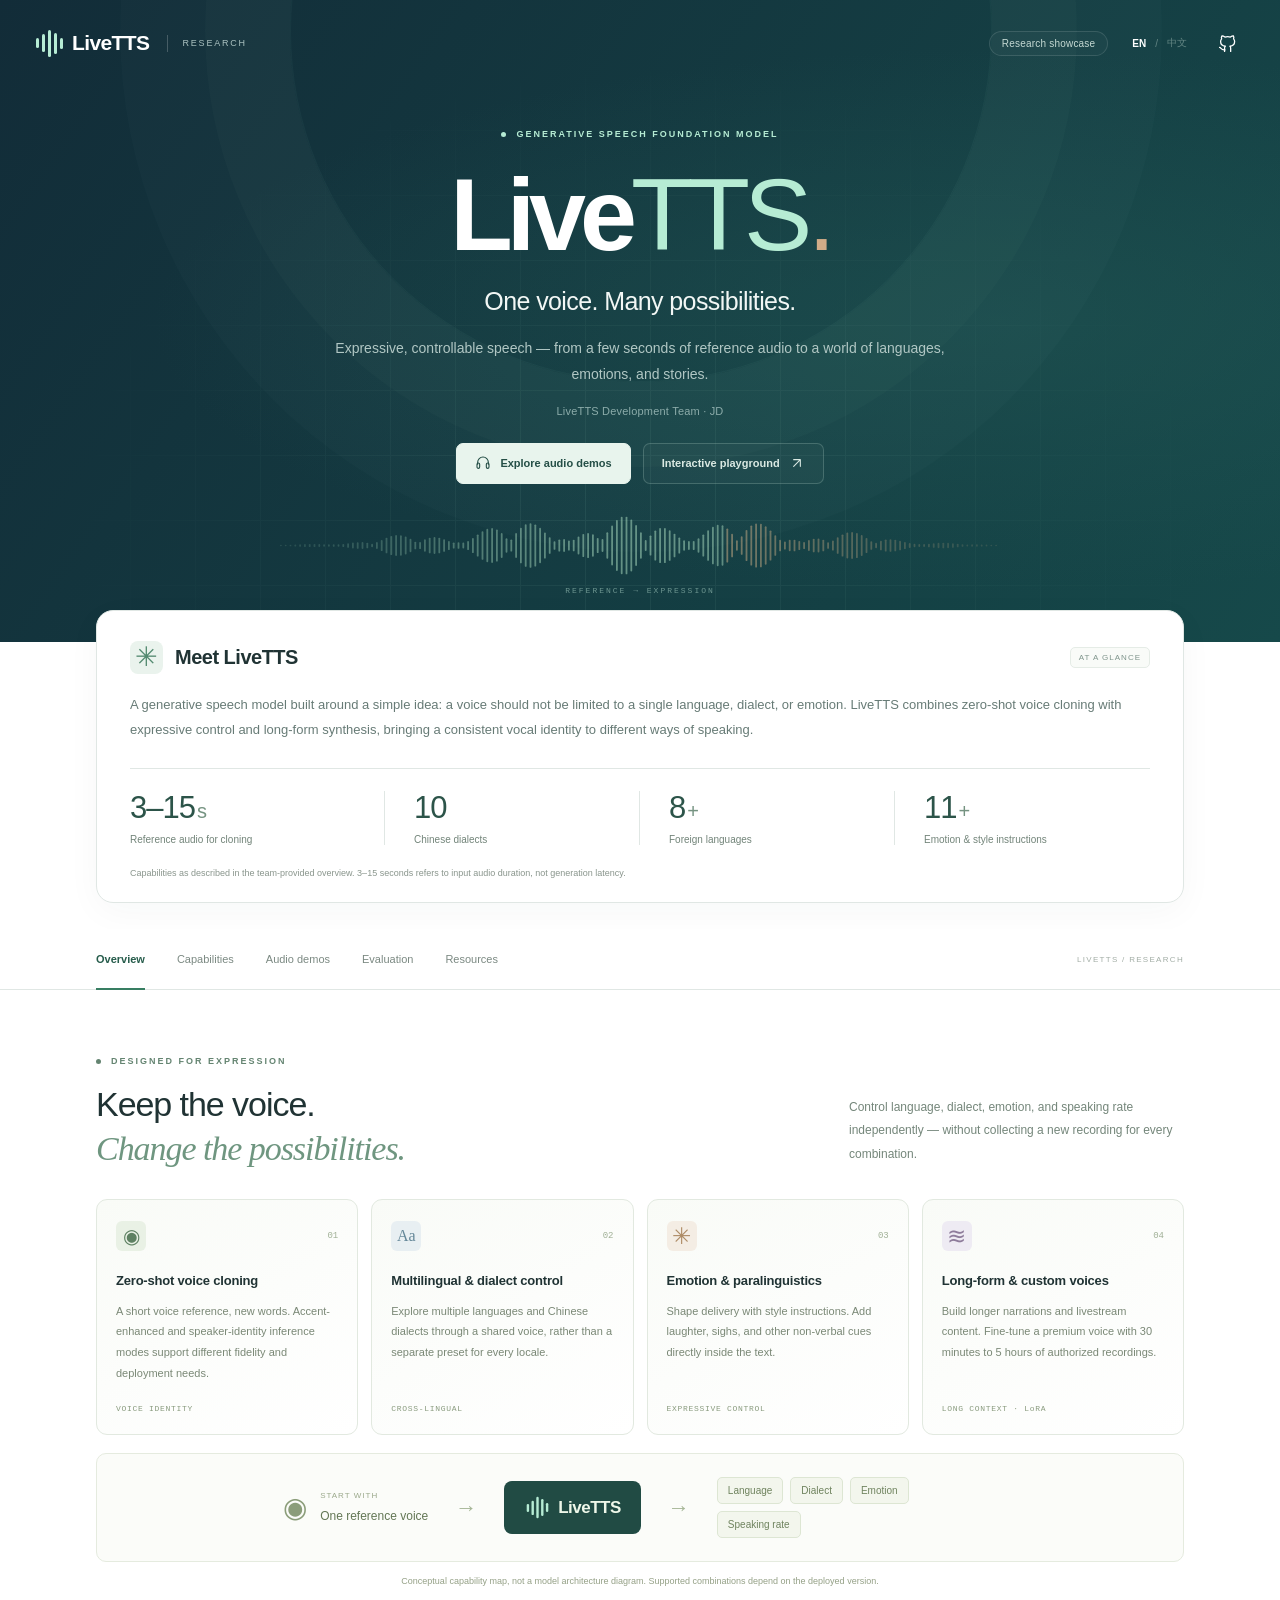
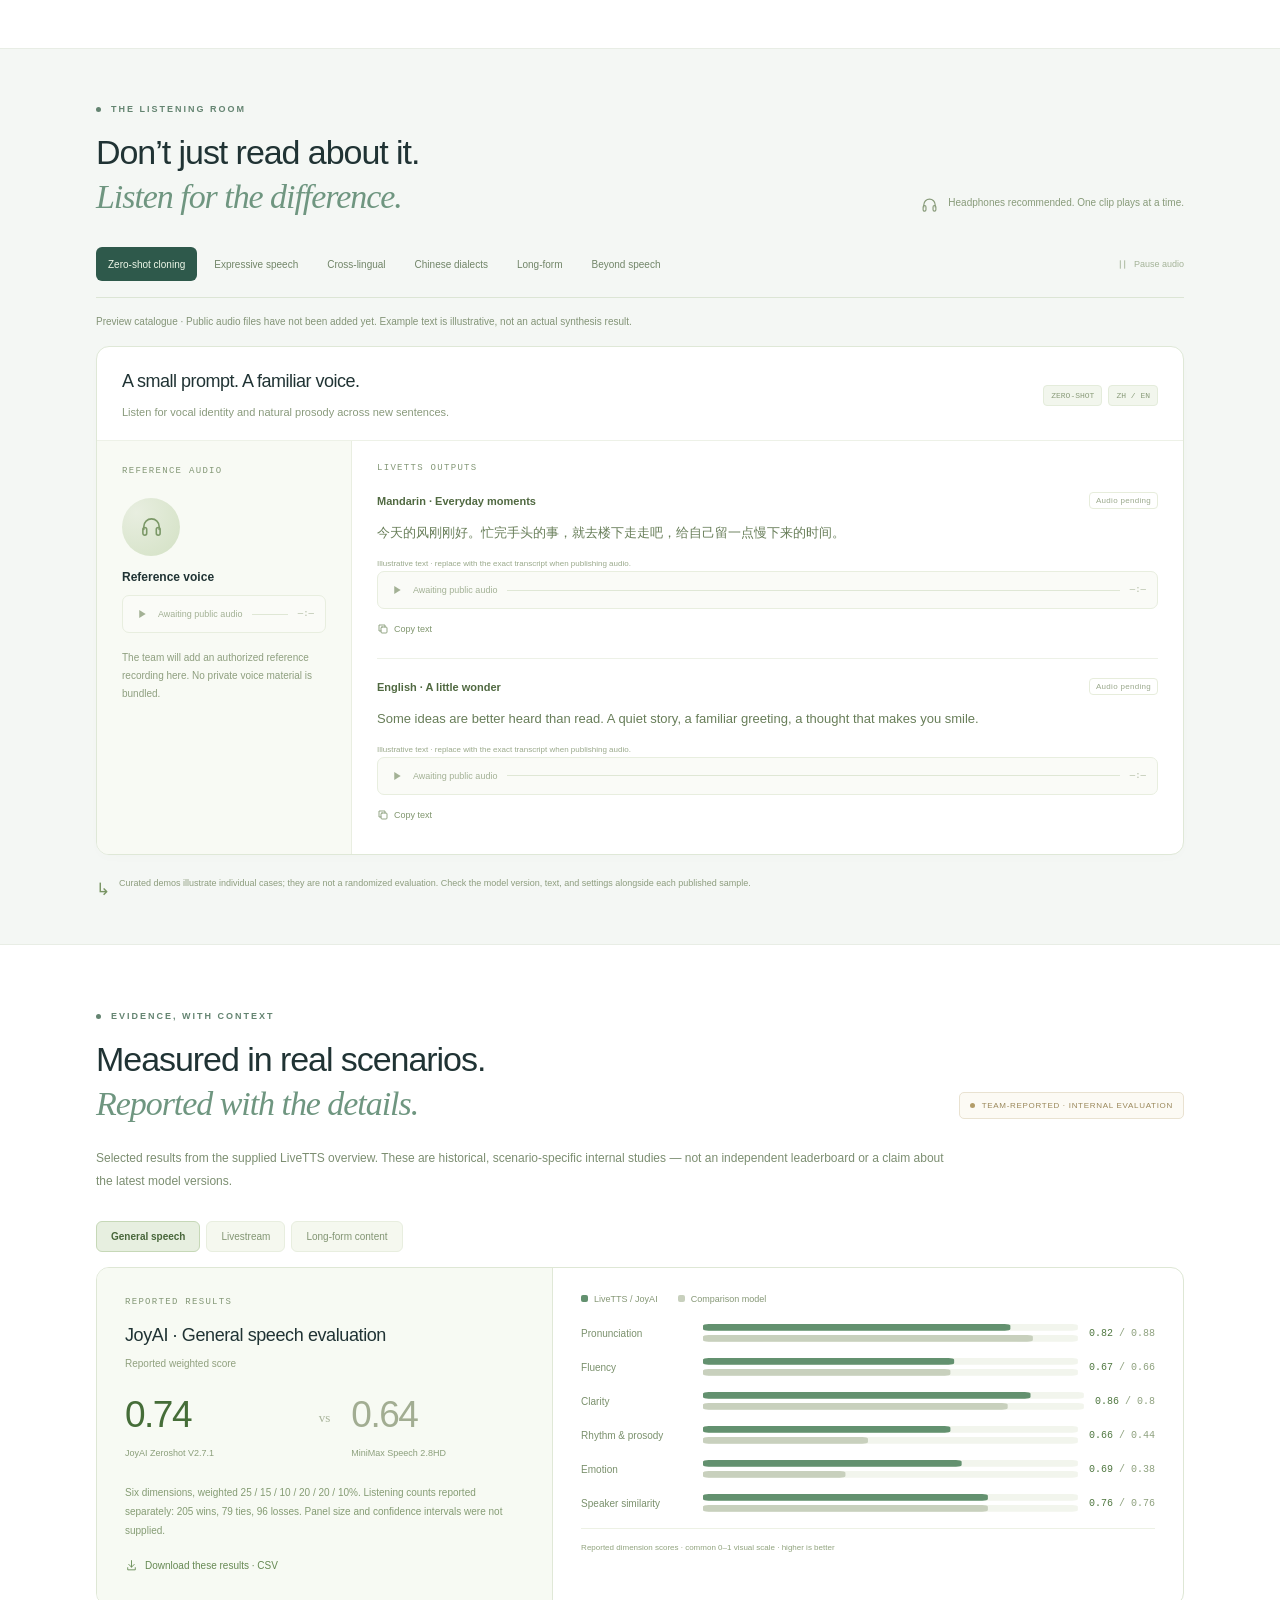
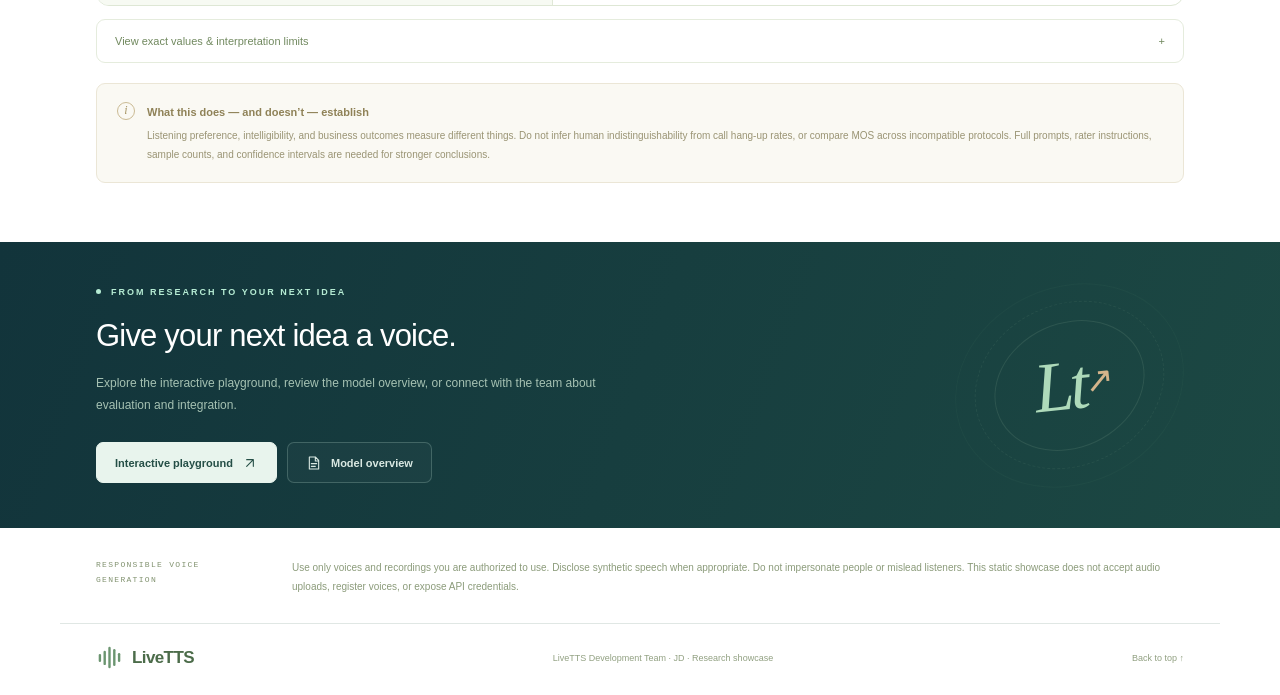
==== livetts-github/index.html @ a4035660 "Publish standalone LiveTTS showcase and Space preview" ====
<!doctype html>
<html lang="en">
<head>
  <meta charset="utf-8">
  <meta name="viewport" content="width=device-width, initial-scale=1">
  <meta name="description" content="LiveTTS: expressive, controllable speech synthesis from the LiveTTS team at JD. Explore zero-shot voice cloning, multilingual speech, dialects, and research evaluations.">
  <meta name="theme-color" content="#123a40">
  <meta name="referrer" content="no-referrer">
  <meta http-equiv="Content-Security-Policy" content="default-src 'self'; script-src 'self'; style-src 'self'; img-src 'self' data:; media-src 'self' https:; connect-src 'self'; object-src 'none'; base-uri 'self'; form-action 'none'">
  <meta property="og:title" content="LiveTTS · One voice. Many possibilities.">
  <meta property="og:description" content="A research showcase of expressive, controllable speech synthesis by the LiveTTS team at JD.">
  <meta property="og:type" content="website">
  <title>LiveTTS · One voice. Many possibilities.</title>
  <link rel="icon" href="./assets/favicon.svg" type="image/svg+xml">
  <link rel="stylesheet" href="./assets/style.css">
  <script src="./site.config.js" defer></script>
  <script src="./data.js" defer></script>
  <script src="./assets/app.js" defer></script>
</head>
<body>
  <svg class="icon-library" aria-hidden="true" xmlns="http://www.w3.org/2000/svg">
    <symbol id="arrow" viewBox="0 0 24 24"><path d="M5 12h14m-6-6 6 6-6 6"/></symbol>
    <symbol id="external" viewBox="0 0 24 24"><path d="M7 17 17 7M7 7h10v10"/></symbol>
    <symbol id="play" viewBox="0 0 24 24"><path d="m9 5 11 7-11 7Z"/></symbol>
    <symbol id="pause" viewBox="0 0 24 24"><path d="M8 5v14M16 5v14"/></symbol>
    <symbol id="headphones" viewBox="0 0 24 24"><path d="M4 14v-3a8 8 0 0 1 16 0v3"/><rect x="3" y="12" width="4" height="8" rx="2"/><rect x="17" y="12" width="4" height="8" rx="2"/></symbol>
    <symbol id="copy" viewBox="0 0 24 24"><rect x="8" y="8" width="12" height="12" rx="2"/><path d="M16 8V4H4v12h4"/></symbol>
    <symbol id="download" viewBox="0 0 24 24"><path d="M12 3v12m-5-5 5 5 5-5M5 16v4h14v-4"/></symbol>
    <symbol id="document" viewBox="0 0 24 24"><path d="M14 3H5v18h14V8l-5-5Zm0 0v6h5M8 13h8m-8 4h6"/></symbol>
    <symbol id="close" viewBox="0 0 24 24"><path d="m6 6 12 12M6 18 18 6"/></symbol>
    <symbol id="github" viewBox="0 0 24 24"><path d="M9 20c-5 1-5-3-7-3m14 5v-4c0-1-.2-2-1-2.5 3-.3 6-1.5 6-6 0-1.3-.5-2.5-1.3-3.4.2-.5.6-2-.2-3.6 0 0-1.2-.4-3.8 1.3a13 13 0 0 0-7 0C6 2 4.8 2.5 4.8 2.5c-.8 1.6-.4 3.1-.2 3.6C3.8 7 3.3 8.2 3.3 9.5c0 4.5 3 5.7 6 6-.8.5-1 1.5-1 2.5v4"/></symbol>
    <symbol id="globe" viewBox="0 0 24 24"><circle cx="12" cy="12" r="9"/><path d="M3 12h18M12 3c-6 5-6 13 0 18 6-5 6-13 0-18Z"/></symbol>
  </svg>
  <a class="skip-link" href="#overview" data-i18n="skip">Skip to research overview</a>
  <header class="hero" id="top">
    <div class="hero-grid" aria-hidden="true"></div>
    <div class="container topbar">
      <a class="brand" href="#top"><span class="brand-wave" aria-hidden="true"><i></i><i></i><i></i><i></i><i></i></span>LiveTTS<span class="brand-divider"></span><span class="brand-context" data-i18n="research">RESEARCH</span></a>
      <div class="topbar-actions"><span class="release-badge" id="release-label">Research showcase</span><button class="language-button" id="language-toggle" aria-label="Switch to Chinese">EN <span>/</span> 中文</button><a id="repository-link" class="icon-button" aria-label="GitHub repository" hidden><svg class="icon"><use href="#github"/></svg></a></div>
    </div>
    <div class="hero-content container">
      <p class="eyebrow"><span></span><span data-i18n="heroEyebrow">GENERATIVE SPEECH FOUNDATION MODEL</span></p>
      <h1>Live<span>TTS</span><span class="hero-period">.</span></h1>
      <p class="hero-title" data-i18n="heroTitle">One voice. Many possibilities.</p>
      <p class="hero-description" data-i18n="heroDescription">Expressive, controllable speech — from a few seconds of reference audio to a world of languages, emotions, and stories.</p>
      <p class="team" data-i18n="team">LiveTTS Development Team · JD</p>
      <div class="hero-actions"><a href="#samples" class="button button-light"><svg class="icon"><use href="#headphones"/></svg><span data-i18n="exploreSamples">Explore audio demos</span></a><button class="button button-outline" id="hero-demo"><span data-i18n="tryDemo">Interactive playground</span><svg class="icon"><use href="#external"/></svg></button><a class="button button-outline" id="paper-link" hidden><svg class="icon"><use href="#document"/></svg><span data-i18n="paper">Technical report</span></a></div>
      <div class="hero-wave" aria-hidden="true"><svg id="hero-wave" viewBox="0 0 960 100" preserveAspectRatio="none"></svg><span>REFERENCE → EXPRESSION</span></div>
    </div>
  </header>

  <main>
    <section class="overview container" id="overview" aria-labelledby="overview-title">
      <div class="overview-card">
        <div class="overview-heading"><span class="section-icon">✳</span><h2 id="overview-title" data-i18n="overviewTitle">Meet LiveTTS</h2><span class="small-pill" data-i18n="overviewPill">AT A GLANCE</span></div>
        <p class="overview-text" data-i18n="overviewText">A generative speech model built around a simple idea: a voice should not be limited to a single language, dialect, or emotion. LiveTTS combines zero-shot voice cloning with expressive control and long-form synthesis, bringing a consistent vocal identity to different ways of speaking.</p>
        <div class="stats"><div><strong>3–15<span>s</span></strong><p data-i18n="statPrompt">Reference audio for cloning</p></div><div><strong>10</strong><p data-i18n="statDialects">Chinese dialects</p></div><div><strong>8<span>+</span></strong><p data-i18n="statLanguages">Foreign languages</p></div><div><strong>11<span>+</span></strong><p data-i18n="statStyles">Emotion & style instructions</p></div></div>
        <p class="source-note" data-i18n="statsNote">Capabilities as described in the team-provided overview. 3–15 seconds refers to input audio duration, not generation latency.</p>
      </div>
    </section>

    <nav class="section-nav" aria-label="Page sections"><div class="container"><a href="#overview" class="active" data-i18n="navOverview">Overview</a><a href="#capabilities" data-i18n="navCapabilities">Capabilities</a><a href="#samples" data-i18n="navSamples">Audio demos</a><a href="#evaluation" data-i18n="navEvaluation">Evaluation</a><a href="#resources" data-i18n="navResources">Resources</a><span class="nav-end">LIVETTS / RESEARCH</span></div></nav>

    <section class="section container" id="capabilities">
      <div class="section-heading"><div><p class="eyebrow dark"><span></span><span data-i18n="capEyebrow">DESIGNED FOR EXPRESSION</span></p><h2><span data-i18n="capTitle1">Keep the voice.</span><br><em data-i18n="capTitle2">Change the possibilities.</em></h2></div><p class="section-description" data-i18n="capDescription">Control language, dialect, emotion, and speaking rate independently — without collecting a new recording for every combination.</p></div>
      <div class="capability-grid">
        <article class="capability-card"><div class="cap-top"><span class="cap-symbol">◉</span><span>01</span></div><h3 data-i18n="cap1">Zero-shot voice cloning</h3><p data-i18n="cap1Text">A short voice reference, new words. Accent-enhanced and speaker-identity inference modes support different fidelity and deployment needs.</p><span class="cap-tag">VOICE IDENTITY</span></article>
        <article class="capability-card"><div class="cap-top"><span class="cap-symbol">Aa</span><span>02</span></div><h3 data-i18n="cap2">Multilingual & dialect control</h3><p data-i18n="cap2Text">Explore multiple languages and Chinese dialects through a shared voice, rather than a separate preset for every locale.</p><span class="cap-tag">CROSS-LINGUAL</span></article>
        <article class="capability-card"><div class="cap-top"><span class="cap-symbol">✳</span><span>03</span></div><h3 data-i18n="cap3">Emotion & paralinguistics</h3><p data-i18n="cap3Text">Shape delivery with style instructions. Add laughter, sighs, and other non-verbal cues directly inside the text.</p><span class="cap-tag">EXPRESSIVE CONTROL</span></article>
        <article class="capability-card"><div class="cap-top"><span class="cap-symbol">≋</span><span>04</span></div><h3 data-i18n="cap4">Long-form & custom voices</h3><p data-i18n="cap4Text">Build longer narrations and livestream content. Fine-tune a premium voice with 30 minutes to 5 hours of authorized recordings.</p><span class="cap-tag">LONG CONTEXT · LoRA</span></article>
      </div>
      <div class="control-diagram"><div class="diagram-input"><span class="diagram-icon">◉</span><div><small data-i18n="diagramInputLabel">START WITH</small><strong data-i18n="diagramInput">One reference voice</strong></div></div><span class="diagram-arrow" aria-hidden="true">→</span><div class="diagram-model"><span class="brand-wave small" aria-hidden="true"><i></i><i></i><i></i><i></i><i></i></span>LiveTTS</div><span class="diagram-arrow" aria-hidden="true">→</span><div class="control-chips"><span data-i18n="chipLanguage">Language</span><span data-i18n="chipDialect">Dialect</span><span data-i18n="chipEmotion">Emotion</span><span data-i18n="chipRate">Speaking rate</span></div></div>
      <p class="diagram-caption" data-i18n="diagramCaption">Conceptual capability map, not a model architecture diagram. Supported combinations depend on the deployed version.</p>
    </section>

    <section class="samples-section" id="samples"><div class="container">
      <div class="section-heading"><div><p class="eyebrow dark"><span></span><span data-i18n="sampleEyebrow">THE LISTENING ROOM</span></p><h2><span data-i18n="samplesTitle1">Don’t just read about it.</span><br><em data-i18n="samplesTitle2">Listen for the difference.</em></h2></div><div class="sample-heading-note"><svg class="icon"><use href="#headphones"/></svg><p data-i18n="headphoneNote">Headphones recommended.<br>One clip plays at a time.</p></div></div>
      <div class="sample-toolbar"><div id="sample-filters" class="filter-list" role="group" aria-label="Audio categories"></div><button class="stop-button" id="stop-audio" disabled><svg class="icon"><use href="#pause"/></svg><span data-i18n="pauseAll">Pause audio</span></button></div>
      <div class="sample-status" id="sample-status" role="status"></div>
      <div id="sample-cards" class="sample-cards"></div>
      <noscript><p class="notice">Enable JavaScript to browse the audio catalogue. No audio is generated or uploaded by this static page.</p></noscript>
      <div class="listening-note"><span>↳</span><p data-i18n="listeningNote">Curated demos illustrate individual cases; they are not a randomized evaluation. Check the model version, text, and settings alongside each published sample.</p></div>
    </div></section>

    <section class="section container" id="evaluation">
      <div class="section-heading"><div><p class="eyebrow dark"><span></span><span data-i18n="evalEyebrow">EVIDENCE, WITH CONTEXT</span></p><h2><span data-i18n="evalTitle1">Measured in real scenarios.</span><br><em data-i18n="evalTitle2">Reported with the details.</em></h2></div><span class="evaluation-label"><span></span><span data-i18n="internalEval">TEAM-REPORTED · INTERNAL EVALUATION</span></span></div>
      <p class="evaluation-intro" data-i18n="evalIntro">Selected results from the supplied LiveTTS overview. These are historical, scenario-specific internal studies — not an independent leaderboard or a claim about the latest model versions.</p>
      <div id="evaluation-tabs" class="evaluation-tabs" role="group" aria-label="Evaluation scenarios"></div>
      <div class="evaluation-card"><div class="evaluation-summary"><p class="small-label" data-i18n="reportedResults">REPORTED RESULTS</p><h3 id="evaluation-title"></h3><p id="evaluation-metric"></p><div class="headline-scores"><div><strong id="score-ours"></strong><span id="score-model"></span></div><span class="versus">vs</span><div class="baseline-score"><strong id="score-baseline"></strong><span id="score-baseline-model"></span></div></div><p class="evaluation-method" id="evaluation-method"></p><button class="text-button" id="download-results"><svg class="icon"><use href="#download"/></svg><span data-i18n="downloadResults">Download these results · CSV</span></button></div><div class="evaluation-chart"><div class="chart-legend"><span><i></i><span data-i18n="legendOurs">LiveTTS / JoyAI</span></span><span><i></i><span data-i18n="legendBaseline">Comparison model</span></span></div><div id="metric-chart"></div><p class="chart-note" data-i18n="chartNote">Reported dimension scores · common 0–1 visual scale · higher is better</p></div></div>
      <details class="results-details"><summary><span data-i18n="rawResults">View exact values & interpretation limits</span><span aria-hidden="true">+</span></summary><div class="table-scroll" role="region" tabindex="0" aria-label="Exact evaluation values"><table><caption id="table-caption"></caption><thead><tr><th scope="col" data-i18n="dimension">Dimension</th><th scope="col" id="table-model"></th><th scope="col" id="table-baseline"></th></tr></thead><tbody id="metric-table"></tbody></table></div><p id="evaluation-caveat"></p></details>
      <div class="methodology-note"><span class="note-mark">i</span><div><strong data-i18n="methodTitle">What this does — and doesn’t — establish</strong><p data-i18n="methodText">Listening preference, intelligibility, and business outcomes measure different things. Do not infer human indistinguishability from call hang-up rates, or compare MOS across incompatible protocols. Full prompts, rater instructions, sample counts, and confidence intervals are needed for stronger conclusions.</p></div></div>
    </section>

    <section class="resource-section" id="resources"><div class="container resource-inner"><div><p class="eyebrow"><span></span><span data-i18n="resourceEyebrow">FROM RESEARCH TO YOUR NEXT IDEA</span></p><h2 data-i18n="resourceTitle">Give your next idea a voice.</h2><p data-i18n="resourceDescription">Explore the interactive playground, review the model overview, or connect with the team about evaluation and integration.</p><div class="resource-actions"><button class="button button-light" id="resource-demo"><span data-i18n="tryDemo">Interactive playground</span><svg class="icon"><use href="#external"/></svg></button><a class="button button-outline" href="./MODEL_CARD.md"><svg class="icon"><use href="#document"/></svg><span data-i18n="modelOverview">Model overview</span></a><a class="button button-outline" id="contact-link" hidden><span data-i18n="contact">Contact the team</span><svg class="icon"><use href="#arrow"/></svg></a></div></div><div class="resource-art" aria-hidden="true"><div class="art-ring"></div><div class="art-ring"></div><div class="art-ring"></div><span>Lt<span>↗</span></span></div></div></section>
    <section class="responsible container"><p class="small-label" data-i18n="responsibleTitle">RESPONSIBLE VOICE GENERATION</p><p data-i18n="responsibleText">Use only voices and recordings you are authorized to use. Disclose synthetic speech when appropriate. Do not impersonate people or mislead listeners. This static showcase does not accept audio uploads, register voices, or expose API credentials.</p></section>
  </main>
  <footer class="container footer"><a class="brand" href="#top"><span class="brand-wave small" aria-hidden="true"><i></i><i></i><i></i><i></i><i></i></span>LiveTTS</a><span data-i18n="footer">LiveTTS Development Team · JD · Research showcase</span><a href="#top" class="back-top"><span data-i18n="backTop">Back to top</span> ↑</a></footer>
  <dialog id="info-dialog" aria-labelledby="dialog-title"><div class="dialog-heading"><span class="small-label">LIVETTS / PROJECT</span><button id="close-dialog" class="icon-button" aria-label="Close dialog"><svg class="icon"><use href="#close"/></svg></button></div><h2 id="dialog-title"></h2><p id="dialog-text"></p><a href="./README.md" class="text-button"><span data-i18n="deploymentGuide">Read the deployment guide</span><svg class="icon"><use href="#arrow"/></svg></a></dialog>
  <div id="toast" class="toast" role="status" hidden></div>
</body>
</html>
---- livetts-github/assets/style.css ----
:root{--ink:#203334;--muted:#6c7c7d;--dark:#123a40;--darkest:#102b34;--accent:#257b69;--mint:#b6ecd4;--paper:#f6f8f7;--line:#e0e7e4;--warm:#bf845b;--white:#fff;--radius:16px;font-family:Inter,-apple-system,BlinkMacSystemFont,"Segoe UI","PingFang SC","Microsoft YaHei",sans-serif;font-synthesis:none;color:var(--ink);background:#fff;-webkit-font-smoothing:antialiased}
*{box-sizing:border-box}
html{scroll-behavior:smooth;scroll-padding-top:100px}
body{margin:0}
button,a,input,select{font:inherit;-webkit-tap-highlight-color:transparent}
button{cursor:pointer;color:inherit}
button:disabled{cursor:not-allowed}
button{border:0}
a{text-decoration:none;color:inherit}
:is(button,a,summary,input):focus-visible{outline:3px solid #69aa94;outline-offset:5px}
h1,h2,h3,h4,p{margin:0}
svg{display:block}
[hidden]{display:none!important}
.container{max-width:1160px;padding:0 36px;margin:0 auto}
.icon-library{position:absolute;width:0;height:0;overflow:hidden}
.icon{width:19px;height:19px;fill:none;stroke:currentColor;stroke-width:1.65;stroke-linecap:round;stroke-linejoin:round;flex-shrink:0}
.skip-link{position:absolute;left:16px;top:-60px;z-index:100;background:#fff;padding:12px;border-radius:8px}
.skip-link:focus{top:15px}
.hero{position:relative;background:radial-gradient(ellipse at 78% 50%,#245b5770,transparent 60%),linear-gradient(125deg,#122c38,#16494a);color:white;overflow:hidden;padding-bottom:61px;isolation:isolate}
.hero-grid{position:absolute;inset:0;z-index:-1;opacity:.075;background-image:linear-gradient(#b6ecd4 1px,transparent 1px),linear-gradient(90deg,#b6ecd4 1px,transparent 1px);background-size:65px 65px;mask-image:radial-gradient(ellipse at 50% 80%,#000,transparent 65%)}
.hero:after{content:"";position:absolute;width:700px;height:700px;border:1px solid #b6ecd40a;border-radius:50%;top:-320px;left:calc(50% - 350px);z-index:-1;box-shadow:0 0 0 85px #b6ecd405,0 0 0 170px #b6ecd404}
.topbar{height:86px;display:flex;align-items:center;justify-content:space-between;gap:24px;max-width:1440px}
.brand{display:flex;align-items:center;gap:9px;font-size:21px;font-weight:700;letter-spacing:-.6px;white-space:nowrap}
.brand-wave{display:flex;gap:3px;align-items:center;height:27px}
.brand-wave i{display:block;width:3px;height:10px;border-radius:4px;background:var(--mint)}
.brand-wave i:nth-child(2){height:18px}
.brand-wave i:nth-child(3){height:27px}
.brand-wave i:nth-child(4){height:21px}
.brand-wave i:nth-child(5){height:11px}
.brand-wave.small{transform:scale(.8);transform-origin:center}
.brand-divider{height:17px;width:1px;background:#ffffff35;margin:0 5px 0 9px}
.brand-context{font-size:9px;font-weight:500;letter-spacing:1.8px;color:#aac1c0}
.topbar-actions{display:flex;gap:24px;align-items:center}
.release-badge{border:1px solid #ffffff20;border-radius:30px;color:#c5d9d3;background:#ffffff06;padding:6px 12px;font-size:10px;letter-spacing:.2px}
.language-button{background:transparent;color:#d4e4df;font-size:10px;display:flex;align-items:center;gap:9px;padding:9px 0}
.language-button span{color:#648684}
.language-button b{font-weight:650;color:white}
.icon-button{padding:7px;background:transparent;color:inherit;display:inline-flex;align-items:center;justify-content:center}
.hero-content{text-align:center;padding-top:43px}
.eyebrow{font-size:9px;letter-spacing:2px;font-weight:550;color:var(--mint);display:flex;align-items:center;gap:10px}
.eyebrow>span:first-child{width:5px;height:5px;border-radius:50%;background:currentColor;display:block;flex-shrink:0}
.hero-content>.eyebrow{justify-content:center}
.hero h1{font-size:clamp(76px,8vw,110px);line-height:1.15;letter-spacing:-6px;font-weight:650;margin-top:17px}
.hero h1>span:first-child{color:var(--mint);font-weight:380}
.hero-period{color:#d2ac88;font-weight:400;margin-left:1px}
.hero-title{font-size:25px;font-weight:400;letter-spacing:-.6px;margin-top:13px;color:#f2f7f5}
.hero-description{max-width:610px;margin:19px auto 0;color:#b1c7c4;font-size:14px;line-height:1.9}
.team{font-size:11px;color:#8cacaa;margin-top:17px;letter-spacing:.2px}
.hero-actions{display:flex;justify-content:center;gap:12px;margin-top:26px;flex-wrap:wrap}
.button{display:inline-flex;align-items:center;justify-content:center;gap:9px;min-height:41px;padding:11px 18px;border-radius:7px;font-size:11px;font-weight:570;transition:background .18s,transform .18s}
.button .icon{height:16px;width:16px}
.button:hover{transform:translateY(-2px)}
.button-light{background:#e8f4ed;color:#244e46;border:1px solid #e8f4ed}
.button-light:hover{background:#fff}
.button-outline{border:1px solid #95b9ae50;background:#ffffff07;color:#dae9e3}
.button-outline:hover{background:#ffffff12}
.hero-wave{height:71px;max-width:720px;margin:26px auto 0;position:relative}
.hero-wave svg{width:100%;height:100%;opacity:.6}
.hero-wave>span{position:absolute;bottom:-14px;left:0;right:0;font:8px ui-monospace,SFMono-Regular,monospace;color:#6d9590;letter-spacing:2px}
.overview{position:relative;z-index:2;margin-top:-32px}
.overview-card{padding:30px 33px 21px;background:#fff;border:1px solid var(--line);border-radius:17px;box-shadow:0 9px 35px #123a4009}
.overview-heading{display:flex;align-items:center;gap:12px}
.section-icon{width:33px;height:33px;background:#eaf3ed;color:#538a70;border-radius:8px;display:grid;place-items:center;font-size:27px}
.overview-heading h2{font-size:20px;letter-spacing:-.5px;font-weight:600}
.small-pill{font-size:8px;letter-spacing:1px;color:#7e948b;border:1px solid #e5ece6;background:#f9fbf8;padding:5px 8px;border-radius:5px;margin-left:auto}
.overview-text{font-size:13px;line-height:1.95;color:#677b76;margin-top:18px}
.stats{display:grid;grid-template-columns:repeat(4,1fr);border-top:1px solid var(--line);margin-top:25px;padding-top:22px}
.stats>div{border-right:1px solid var(--line);padding-left:29px}
.stats>div:first-child{padding-left:0}
.stats>div:last-child{border:0}
.stats strong{font-size:31px;color:#2c5449;letter-spacing:-1px;font-weight:520;line-height:1.1}
.stats strong span{font-size:20px;font-weight:430;color:#759381;margin-left:2px}
.stats p{font-size:10px;color:#728479;margin-top:9px}
.source-note{font-size:9px;line-height:1.7;color:#89958c;margin-top:21px}
.section-nav{position:sticky;top:0;z-index:20;background:#fffffff2;border-bottom:1px solid var(--line);margin-top:26px;backdrop-filter:blur(12px)}
.section-nav>.container{display:flex;align-items:center;gap:32px;min-height:60px}
.section-nav a{font-size:11px;color:#7b8982;position:relative;min-height:60px;display:flex;align-items:center;white-space:nowrap}
.section-nav a.active{color:#265c4b;font-weight:600}
.section-nav a.active:after{content:"";position:absolute;bottom:-1px;height:2px;background:#387e62;left:0;right:0}
.nav-end{margin-left:auto;font-size:8px;letter-spacing:1.3px;color:#a2ada5}
.section{padding-top:66px;padding-bottom:59px}
.section-heading{display:flex;justify-content:space-between;align-items:flex-end;gap:35px;margin-bottom:29px}
.eyebrow.dark{color:#648471}
.section-heading h2{font-size:34px;line-height:1.28;font-weight:490;letter-spacing:-1.05px;margin-top:17px}
.section-heading h2 em{font-family:Georgia,"Songti SC",serif;color:#6f9680;font-weight:400}
.section-description{font-size:12px;line-height:1.95;max-width:335px;color:#74867a;padding-bottom:4px}
.capability-grid{display:grid;grid-template-columns:repeat(4,1fr);gap:13px}
.capability-card{border:1px solid #e2e9e0;background:linear-gradient(150deg,#f9fbf7,#ffffff);border-radius:11px;padding:21px 19px;display:flex;flex-direction:column}
.cap-top{display:flex;justify-content:space-between;align-items:center;margin-bottom:20px}
.cap-symbol{height:30px;width:30px;background:#e9f1e5;color:#5e8162;border-radius:6px;display:grid;place-items:center;font-size:20px;font-family:Georgia,serif}
.cap-top>span:last-child{font:9px ui-monospace,SFMono-Regular,monospace;color:#a0b096}
.capability-card:nth-child(2) .cap-symbol{background:#e8eff2;color:#648798;font-size:16px}
.capability-card:nth-child(3) .cap-symbol{background:#f4ede4;color:#ad8b65;font-size:23px}
.capability-card:nth-child(4) .cap-symbol{background:#eeebf3;color:#8e7c9b;font-size:23px}
.capability-card h3{font-size:13px;font-weight:600;letter-spacing:-.2px;line-height:1.5;margin-bottom:10px}
.capability-card p{font-size:11px;line-height:1.9;color:#7a8876;margin-bottom:20px}
.cap-tag{font:8px ui-monospace,SFMono-Regular,monospace;letter-spacing:.7px;color:#899b7e;margin-top:auto}
.control-diagram{border:1px solid #e5ebdf;border-radius:10px;padding:23px 32px;display:flex;align-items:center;gap:27px;margin-top:18px;background:#fbfcf9;justify-content:center}
.diagram-input{display:flex;align-items:center;gap:13px;white-space:nowrap}
.diagram-icon{font-size:28px;color:#8b9d7a}
.diagram-input small{display:block;font-size:8px;letter-spacing:1px;color:#9aa88b;margin-bottom:6px}
.diagram-input strong{font-size:12px;font-weight:500;color:#637755}
.diagram-arrow{color:#a6b697;font-size:22px;font-weight:300}
.diagram-model{background:#214b44;color:#eef7e9;font-size:17px;font-weight:580;letter-spacing:-.5px;display:flex;align-items:center;gap:7px;padding:13px 20px;border-radius:8px}
.control-chips{display:flex;gap:7px;flex-wrap:wrap;max-width:280px}
.control-chips>span{font-size:10px;color:#6f835e;border:1px solid #dde6d3;border-radius:5px;padding:7px 10px;background:#f3f6ed}
.diagram-caption{font-size:9px;color:#94a086;text-align:center;margin-top:12px;line-height:1.7}
.samples-section{background:#f4f7f4;border-top:1px solid #e8ede5;border-bottom:1px solid #e8ede5;padding:55px 0 38px}
.sample-heading-note{display:flex;align-items:flex-start;gap:10px;font-size:10px;color:#889b7a;line-height:1.8;padding-bottom:4px}
.sample-heading-note .icon{width:17px;height:17px;margin-top:3px}
.sample-toolbar{display:flex;justify-content:space-between;align-items:center;gap:16px;border-bottom:1px solid #dce5d5;padding-bottom:16px}
.filter-list{display:flex;gap:5px;flex-wrap:wrap}
.filter-button{padding:8px 12px;border-radius:6px;background:transparent;color:#718568;font-size:10px;min-height:34px;white-space:nowrap}
.filter-button:hover{background:#e7efe1}
.filter-button.active{background:#2e594b;color:#eef8e9}
.stop-button{display:flex;align-items:center;gap:5px;font-size:9px;color:#728568;background:none;white-space:nowrap;padding:8px 0}
.stop-button:disabled{color:#a4b398}
.stop-button .icon{width:13px;height:13px}
.sample-status{font-size:10px;color:#839477;line-height:1.8;padding:15px 0}
.sample-cards{display:grid;gap:17px}
.sample-card{background:#fff;border:1px solid #dfe8d7;border-radius:13px;overflow:hidden;box-shadow:0 4px 12px #35532803}
.sample-card-heading{padding:22px 25px 18px;border-bottom:1px solid #edf1e7;display:flex;justify-content:space-between;align-items:center;gap:22px}
.sample-card-heading h3{font-size:18px;font-weight:510;letter-spacing:-.5px;line-height:1.4}
.sample-card-heading p{font-size:11px;color:#899a7c;margin-top:8px;line-height:1.8}
.sample-tags{display:flex;gap:6px;flex-shrink:0;flex-wrap:wrap;justify-content:flex-end}
.sample-tags span{font:8px ui-monospace,SFMono-Regular,monospace;background:#f2f6ed;color:#8a9c7a;padding:5px 7px;border:1px solid #e4ecdb;border-radius:4px;white-space:nowrap}
.sample-body{display:grid;grid-template-columns:255px minmax(0,1fr)}
.reference-panel{padding:25px;background:#f8faf4;border-right:1px solid #e9eee1;min-width:0}
.small-label{font:9px ui-monospace,SFMono-Regular,monospace;letter-spacing:1.3px;color:#849877}
.reference-avatar{width:58px;height:58px;border-radius:50%;display:flex;align-items:center;justify-content:center;background:radial-gradient(circle at 25% 25%,#e8eee0,#d3e1c4);color:#7b9867;margin:22px 0 14px}
.reference-avatar .icon{height:23px;width:23px}
.reference-panel h4{font-size:12px;font-weight:550;margin-bottom:11px}
.reference-note{font-size:10px;line-height:1.8;color:#8e9f7f;margin-top:16px}
.reference-transcript{font-size:11px;line-height:1.9;color:#6f815f;margin-bottom:15px}
.reference-transcript:empty{display:none}
.generated-panel{padding:22px 25px 10px;min-width:0}
.track{padding:19px 0;border-bottom:1px solid #edf1e7}
.track:last-child{border-bottom:0}
.track-heading{display:flex;align-items:center;justify-content:space-between;gap:12px;margin-bottom:12px}
.track-heading h4{font-size:11px;font-weight:560;color:#506941}
.track-status{font-size:8px;letter-spacing:.3px;color:#9ba98d;border:1px solid #e7eddc;border-radius:4px;padding:3px 6px;white-space:nowrap}
.track-text{font-size:13px;line-height:1.85;color:#687e59;white-space:pre-wrap;margin-bottom:12px;overflow-wrap:anywhere}
.track-actions{display:flex;align-items:center;gap:9px;margin-top:10px}
.track-actions button,.track-actions a{font-size:9px;color:#80966e;display:inline-flex;align-items:center;gap:5px;background:transparent;padding:4px 0}
.track-actions .icon{width:12px;height:12px}
.track-actions a{margin-left:auto}
.track-text-note{font-size:8px;color:#9aa98b;line-height:1.7}
.track-meta{font-size:9px;color:#859975;line-height:1.8;margin-top:9px;overflow-wrap:anywhere}
.media-empty{height:38px;border:1px solid #e8eedf;border-radius:7px;background:#fafbf7;display:flex;align-items:center;gap:10px;padding:0 11px;color:#a3b195}
.media-empty .icon{width:14px;height:14px;fill:currentColor;stroke-width:0}
.media-empty span{font-size:9px;white-space:nowrap}
.empty-line{height:1px;background:#dfe7d5;flex:1}
.empty-duration{font:9px ui-monospace,SFMono-Regular,monospace!important;color:#b0bba2}
audio{width:100%;height:37px;display:block;min-width:0}
.media-error{font-size:10px;color:#a57349;background:#fff8ee;border-radius:6px;padding:10px;margin-top:8px;line-height:1.7}
.listening-note{display:flex;gap:9px;font-size:9px;color:#8d9d7e;line-height:1.9;margin-top:20px}
.listening-note>span{color:#789462;font-size:17px;margin-top:-1px}
.evaluation-label{font-size:8px;letter-spacing:.7px;color:#9a885b;display:flex;align-items:center;gap:7px;border:1px solid #e9e2d1;padding:8px 10px;border-radius:5px;background:#fcfaf4;white-space:nowrap;margin-bottom:6px}
.evaluation-label>span:first-child{width:5px;height:5px;border-radius:50%;background:#b29c69}
.evaluation-intro{font-size:12px;line-height:1.95;max-width:850px;color:#7c8e71;margin-top:-7px;margin-bottom:27px}
.evaluation-tabs{display:flex;gap:6px;margin-bottom:15px;flex-wrap:wrap}
.evaluation-tabs button{font-size:10px;color:#829573;background:#f5f8ef;border:1px solid #e8eedf;padding:9px 14px;border-radius:6px}
.evaluation-tabs button.active{background:#e7efe0;color:#48663a;border-color:#c6d8b7;font-weight:560}
.evaluation-card{display:grid;grid-template-columns:42% 58%;border:1px solid #dee7d5;border-radius:13px;overflow:hidden}
.evaluation-summary{background:#f7faf3;padding:29px 28px;border-right:1px solid #e0e8d7}
.evaluation-summary h3{font-size:18px;font-weight:530;letter-spacing:-.4px;margin:15px 0 9px;line-height:1.5}
#evaluation-metric{font-size:10px;color:#91a17f}
.headline-scores{display:flex;align-items:center;gap:21px;margin-top:26px}
.headline-scores>div{flex:1;min-width:0}
.headline-scores strong{font-size:37px;letter-spacing:-1.5px;font-weight:510;color:#456d38;line-height:1.1;display:block}
.headline-scores>div>span{font-size:9px;color:#8b9f7b;margin-top:10px;display:block;line-height:1.7}
.headline-scores .baseline-score strong{color:#a2ad92}
.versus{font-family:Georgia,serif;font-size:13px;color:#a9b49b;margin-bottom:20px}
.evaluation-method{font-size:10px;line-height:1.9;color:#859c74;margin-top:22px}
.text-button{display:inline-flex;align-items:center;gap:7px;color:#668953;font-size:10px;background:transparent;padding:0;margin-top:19px}
.text-button .icon{width:13px;height:13px}
.evaluation-chart{padding:26px 28px 22px}
.chart-legend{display:flex;gap:20px;font-size:9px;color:#859775;margin-bottom:20px}
.chart-legend>span{display:flex;align-items:center;gap:6px}
.chart-legend i{width:7px;height:7px;border-radius:2px;background:#63916f}
.chart-legend>span:last-child i{background:#c8d0bd}
.metric-row{display:grid;grid-template-columns:111px minmax(0,1fr) 59px;gap:11px;align-items:center;margin-bottom:14px}
.metric-row>span:first-child{font-size:10px;color:#7a906c;line-height:1.5}
.metric-row svg{width:100%;height:20px;overflow:visible}
.metric-values{font:8px ui-monospace,SFMono-Regular,monospace;color:#8ea17e;text-align:right;white-space:nowrap}
.metric-values strong{font-weight:500;color:#507841}
.chart-note{font-size:8px;color:#91a37e;line-height:1.7;border-top:1px solid #edf1e5;padding-top:12px;margin-top:6px}
.results-details{margin-top:13px;border:1px solid #e5ecdd;border-radius:9px;font-size:11px}
.results-details summary{display:flex;align-items:center;justify-content:space-between;list-style:none;cursor:pointer;padding:15px 18px;color:#71895f;gap:12px}
.results-details summary::-webkit-details-marker{display:none}
.results-details[open] summary>span:last-child{transform:rotate(45deg)}
.table-scroll{overflow:auto;margin:0 18px}
table{width:100%;border-collapse:collapse;min-width:480px;text-align:left;font-size:11px}
caption{text-align:left;padding:12px 0;font-size:10px;color:#879a76}
th,td{border-bottom:1px solid #e7edde;padding:12px 13px;color:#7b906b}
th{font-size:10px;background:#f7faf1;font-weight:550}
td:not(:first-child){font-variant-numeric:tabular-nums}
td:nth-child(2){color:#507640}
.results-details>p{font-size:10px;line-height:1.9;color:#8a976f;padding:16px 21px}
.methodology-note{display:flex;align-items:flex-start;gap:12px;margin-top:20px;background:#faf9f3;border:1px solid #ebe6d6;border-radius:9px;padding:18px 20px}
.note-mark{font-family:Georgia,serif;font-style:italic;width:18px;height:18px;color:#a99868;border:1px solid #cbbb94;border-radius:50%;display:grid;place-items:center;flex-shrink:0;font-size:12px}
.methodology-note strong{font-size:11px;font-weight:570;color:#8f8257}
.methodology-note p{font-size:10px;line-height:1.9;color:#9a9474;margin-top:6px}
.resource-section{background:linear-gradient(110deg,#12343b,#1c4843);color:white;position:relative;overflow:hidden}
.resource-inner{padding-top:45px;padding-bottom:45px;display:flex;align-items:center;justify-content:space-between;gap:55px}
.resource-inner h2{font-size:31px;letter-spacing:-.8px;font-weight:490;line-height:1.35;margin-top:18px}
.resource-inner p:not(.eyebrow){font-size:12px;color:#a6c2b3;line-height:1.9;max-width:530px;margin-top:15px}
.resource-actions{display:flex;flex-wrap:wrap;gap:10px;margin-top:25px}
.resource-art{width:230px;height:190px;flex-shrink:0;position:relative;display:flex;align-items:center;justify-content:center}
.art-ring{position:absolute;border:1px solid #aecfad20;height:125px;width:155px;transform:rotate(-25deg);border-radius:50%}
.art-ring:nth-child(2){height:162px;width:195px;border-style:dashed;border-color:#aecfad15}
.art-ring:nth-child(3){height:197px;width:235px;border-color:#aecfad09}
.resource-art>span{font-family:Georgia,serif;font-style:italic;font-size:71px;letter-spacing:-4px;color:#aedaba;transform:rotate(-6deg)}
.resource-art>span>span{font-family:system-ui,sans-serif;font-size:35px;vertical-align:14px;letter-spacing:-10px;color:#d4b48b;font-style:normal}
.responsible{padding-top:30px;padding-bottom:27px;display:flex;align-items:flex-start;gap:36px}
.responsible .small-label{max-width:160px;flex-shrink:0;line-height:1.8;color:#81926f;font-size:8px}
.responsible>p:last-child{font-size:10px;line-height:1.9;color:#8b9b7a}
.footer{border-top:1px solid var(--line);padding-top:20px;padding-bottom:24px;display:flex;justify-content:space-between;align-items:center;gap:20px}
.footer .brand{font-size:17px;color:#4c6c4a}
.footer .brand-wave i{background:#6b9570}
.footer>span,.back-top{font-size:9px;color:#91a081}
.back-top{white-space:nowrap}
.notice{padding:20px;border:1px solid #dbddcf;border-radius:8px;margin:18px 0;color:#7e825d}
dialog{width:530px;max-width:calc(100vw - 32px);border:1px solid #dce4d4;border-radius:15px;padding:28px;background:#f9fbf5;color:var(--ink);box-shadow:0 20px 100px #0a231b33;max-height:80vh;overflow:auto}
dialog::backdrop{background:#142922aa;backdrop-filter:blur(4px)}
.dialog-heading{display:flex;align-items:center;justify-content:space-between;margin-bottom:15px}
dialog h2{font-size:26px;font-weight:500;letter-spacing:-.6px;margin-bottom:14px}
dialog p{font-size:12px;line-height:1.9;color:#7c8d6d}
dialog .text-button{margin-top:22px}
.toast{position:fixed;z-index:60;bottom:24px;left:50%;transform:translateX(-50%);background:#254b3d;color:#f3f8ee;border-radius:8px;padding:12px 18px;font-size:11px;max-width:90vw;box-shadow:0 6px 24px #123a4020}
html[lang=zh-CN] .hero-title{letter-spacing:2px}
html[lang=zh-CN] .section-heading h2{font-size:33px;line-height:1.5;letter-spacing:0}
html[lang=zh-CN] .section-heading h2 em{font-family:"Songti SC","STSong",Georgia,serif;font-style:normal}
html[lang=zh-CN] .hero-description{max-width:550px;line-height:2}
@media(max-width:1050px){.container{padding-left:27px;padding-right:27px}.capability-grid{gap:10px}.capability-card{padding:18px 15px}.control-diagram{gap:19px;padding:23px 22px}.diagram-input strong{font-size:11px}.control-chips{max-width:230px}.section-heading h2{font-size:31px}.section-description{max-width:295px}.metric-row{grid-template-columns:94px minmax(0,1fr) 55px;gap:8px}.evaluation-chart{padding:24px 20px}.evaluation-summary{padding:25px 22px}.sample-body{grid-template-columns:224px minmax(0,1fr)}.sample-tags{max-width:175px}.sample-card-heading{padding:21px}.reference-panel,.generated-panel{padding-left:21px;padding-right:21px}}
@media(max-width:820px){.container{padding-left:22px;padding-right:22px}.hero-content{padding-top:32px}.topbar{height:75px}.hero h1{font-size:89px}.hero-title{font-size:24px}.hero-description{max-width:535px;font-size:13px}.overview-card{padding:26px 26px 19px}.section-nav>.container{gap:25px}.nav-end{display:none}.section{padding-top:49px;padding-bottom:45px}.section-heading{gap:25px}.section-heading h2{font-size:29px}.section-description{font-size:11px;max-width:260px}.capability-grid{grid-template-columns:repeat(2,1fr);gap:13px}.capability-card{padding:22px}.capability-card h3{font-size:14px}.capability-card p{font-size:12px;margin-bottom:17px}.control-diagram{gap:14px;justify-content:space-between;padding:21px}.diagram-input{gap:8px}.diagram-icon{font-size:23px}.diagram-model{padding:11px 15px;font-size:15px}.control-chips{max-width:195px}.control-chips>span{padding:6px 8px;font-size:9px}.sample-body{grid-template-columns:190px minmax(0,1fr)}.reference-panel{padding:22px 18px}.generated-panel{padding:20px 20px 6px}.sample-tags{max-width:150px}.sample-tags span{font-size:7px}.sample-card-heading h3{font-size:17px}.filter-button{padding:7px 9px;font-size:9px}.sample-toolbar{gap:10px}.sample-heading-note{font-size:9px;max-width:180px}.evaluation-label{font-size:7px;white-space:normal;max-width:190px;line-height:1.7}.evaluation-card{grid-template-columns:1fr}.evaluation-summary{border-right:0;border-bottom:1px solid var(--line);padding:25px}.headline-scores{max-width:340px;gap:23px;margin-top:18px}.evaluation-method{font-size:11px;margin-top:20px;max-width:650px}.evaluation-chart{padding:25px}.metric-row{grid-template-columns:125px minmax(0,1fr) 75px}.metric-row>span:first-child{font-size:11px}.metric-values{font-size:10px}.chart-note{font-size:9px}.resource-art{width:190px}.resource-inner h2{font-size:28px}.resource-inner{gap:20px}.responsible{gap:25px}.brand-context{font-size:8px}.stats>div{padding-left:20px}}
@media(max-width:600px){.container{padding-left:19px;padding-right:19px}.topbar{height:70px;gap:12px}.brand{font-size:19px;gap:7px}.brand-divider,.brand-context,.release-badge{display:none}.topbar-actions{gap:13px}.hero-content{padding-top:31px}.eyebrow{font-size:8px;letter-spacing:1.3px}.hero h1{font-size:78px;letter-spacing:-4px;margin-top:19px}.hero-title{font-size:21px;margin-top:15px;letter-spacing:-.5px}.hero-description{font-size:12px;max-width:350px;margin-top:18px;line-height:1.9}.team{font-size:10px;margin-top:16px}.hero-actions{gap:9px;margin-top:23px}.button{font-size:10px;padding:10px 13px;gap:7px}.button .icon{width:14px;height:14px}.hero-wave{height:56px;margin-top:26px}.hero-wave>span{font-size:7px}.hero{padding-bottom:58px}.overview{margin-top:-28px}.overview-card{padding:23px 21px 17px}.overview-heading h2{font-size:18px}.section-icon{width:29px;height:29px;font-size:25px}.small-pill{font-size:6px;letter-spacing:.7px}.overview-text{font-size:12px;line-height:1.9;margin-top:16px}.stats{grid-template-columns:repeat(2,1fr);row-gap:21px;padding-top:19px;margin-top:21px}.stats>div{padding-left:21px}.stats>div:nth-child(3){padding-left:0}.stats>div:nth-child(2){border:0}.stats strong{font-size:30px}.stats p{font-size:9px;line-height:1.6;max-width:125px;margin-top:7px}.source-note{font-size:8px;line-height:1.8;margin-top:19px}.section-nav{margin-top:21px}.section-nav>.container{gap:0;justify-content:space-between;min-height:53px}.section-nav a{font-size:9px;min-height:53px}.section{padding-top:39px;padding-bottom:37px}.section-heading{display:block;margin-bottom:23px}.section-heading h2{font-size:28px;letter-spacing:-.8px;margin-top:16px}.section-description{font-size:11px;max-width:none;margin-top:16px;padding-bottom:0}.capability-grid{gap:10px}.capability-card{padding:17px 15px}.cap-top{margin-bottom:15px}.capability-card h3{font-size:12px;line-height:1.6}.capability-card p{font-size:10px;line-height:1.85}.cap-tag{font-size:7px;letter-spacing:.5px}.cap-symbol{height:27px;width:27px;font-size:18px}.control-diagram{flex-wrap:wrap;gap:12px;justify-content:center;padding:21px 18px}.diagram-input{width:calc(50% - 15px)}.diagram-input strong{font-size:10px}.diagram-input small{font-size:7px}.diagram-model{font-size:16px;flex:1;justify-content:center}.diagram-arrow{font-size:19px}.diagram-arrow:nth-of-type(2){display:none}.control-chips{max-width:none;width:100%;justify-content:center;margin-top:4px}.control-chips>span{font-size:9px;padding:7px 9px}.diagram-caption{font-size:8px;padding:0 6px}.samples-section{padding:37px 0 29px}.sample-heading-note{margin-top:15px;max-width:none;align-items:center;gap:7px;font-size:9px}.sample-heading-note .icon{width:15px;height:15px;margin:0}.sample-toolbar{flex-direction:column;align-items:flex-start;gap:5px;padding-bottom:12px}.filter-list{gap:4px}.filter-button{padding:8px 10px;font-size:9px;min-height:32px}.stop-button{font-size:8px;padding:4px 0;align-self:flex-end}.sample-status{font-size:9px;padding:11px 0}.sample-card-heading{padding:19px 18px;display:block}.sample-card-heading h3{font-size:17px}.sample-card-heading p{font-size:10px}.sample-tags{margin-top:12px;max-width:none;justify-content:flex-start}.sample-body{grid-template-columns:1fr}.reference-panel{border-right:0;border-bottom:1px solid #e5ecdc;display:grid;grid-template-columns:45px minmax(0,1fr);gap:7px 12px;padding:17px 18px}.reference-panel>.small-label{grid-column:1/-1;font-size:8px}.reference-avatar{grid-column:1;grid-row:2 / span 2;margin:7px 0 0;height:39px;width:39px}.reference-avatar .icon{height:17px;width:17px}.reference-panel h4{grid-column:2;margin-top:9px;margin-bottom:3px;font-size:11px}.reference-panel>.media-container{grid-column:2}.reference-transcript{grid-column:1/-1;margin:7px 0 0}.reference-note{grid-column:1/-1;margin-top:4px;font-size:9px}.generated-panel{padding:20px 18px 4px}.small-label{font-size:8px}.track{padding:17px 0}.track-text{font-size:12px;line-height:1.9}.track-heading h4{font-size:10px}.track-status{font-size:7px}.track-actions button,.track-actions a{font-size:8px}.listening-note{font-size:8px;margin-top:16px}.evaluation-label{max-width:none;display:inline-flex;margin-top:17px;margin-bottom:0;font-size:7px}.evaluation-intro{font-size:11px;line-height:1.9;margin-top:-7px;margin-bottom:18px}.evaluation-tabs{gap:5px}.evaluation-tabs button{font-size:9px;padding:9px 12px}.evaluation-summary{padding:23px 21px}.evaluation-summary h3{font-size:17px}.headline-scores strong{font-size:36px}.evaluation-method{font-size:10px}.evaluation-chart{padding:21px 17px}.chart-legend{gap:14px;font-size:8px}.metric-row{grid-template-columns:87px minmax(0,1fr) 63px;gap:8px;margin-bottom:15px}.metric-row>span:first-child{font-size:9px}.metric-values{font-size:8px}.chart-note{font-size:8px}.results-details summary{font-size:10px;padding:14px}.table-scroll{margin:0 14px}.methodology-note{padding:17px 15px;gap:10px}.methodology-note strong{font-size:10px}.methodology-note p{font-size:9px}.resource-inner{padding-top:35px;padding-bottom:36px;display:block}.resource-art{display:none}.resource-inner h2{font-size:27px;max-width:320px}.resource-inner p:not(.eyebrow){font-size:11px}.resource-actions{gap:9px}.responsible{display:block;padding-top:24px;padding-bottom:22px}.responsible .small-label{max-width:none;font-size:8px}.responsible>p:last-child{margin-top:9px;font-size:9px}.footer{flex-wrap:wrap;gap:14px;padding-top:18px;padding-bottom:23px}.footer .brand{font-size:17px}.footer>span{order:3;width:100%;font-size:8px}.back-top{font-size:9px}html[lang=zh-CN] .section-heading h2{font-size:28px}html[lang=zh-CN] .hero-title{font-size:22px;letter-spacing:1px}dialog{padding:22px}.dialog-heading{margin-bottom:13px}dialog h2{font-size:23px}dialog p{font-size:11px}}
@media(min-width:601px){.metric-row{grid-template-columns:minmax(90px,111px) minmax(0,1fr) max-content}.metric-values{font-size:10px}}
@media(max-width:600px){.metric-row{grid-template-columns:minmax(0,1fr) max-content;gap:6px 12px;margin-bottom:18px}.metric-row>span:first-child{font-size:11px}.metric-values{grid-column:2;grid-row:1;font-size:11px}.metric-row svg{grid-column:1/-1;grid-row:2}}
@media(prefers-reduced-motion:reduce){html{scroll-behavior:auto}*,*:before,*:after{transition:none!important;animation:none!important}}
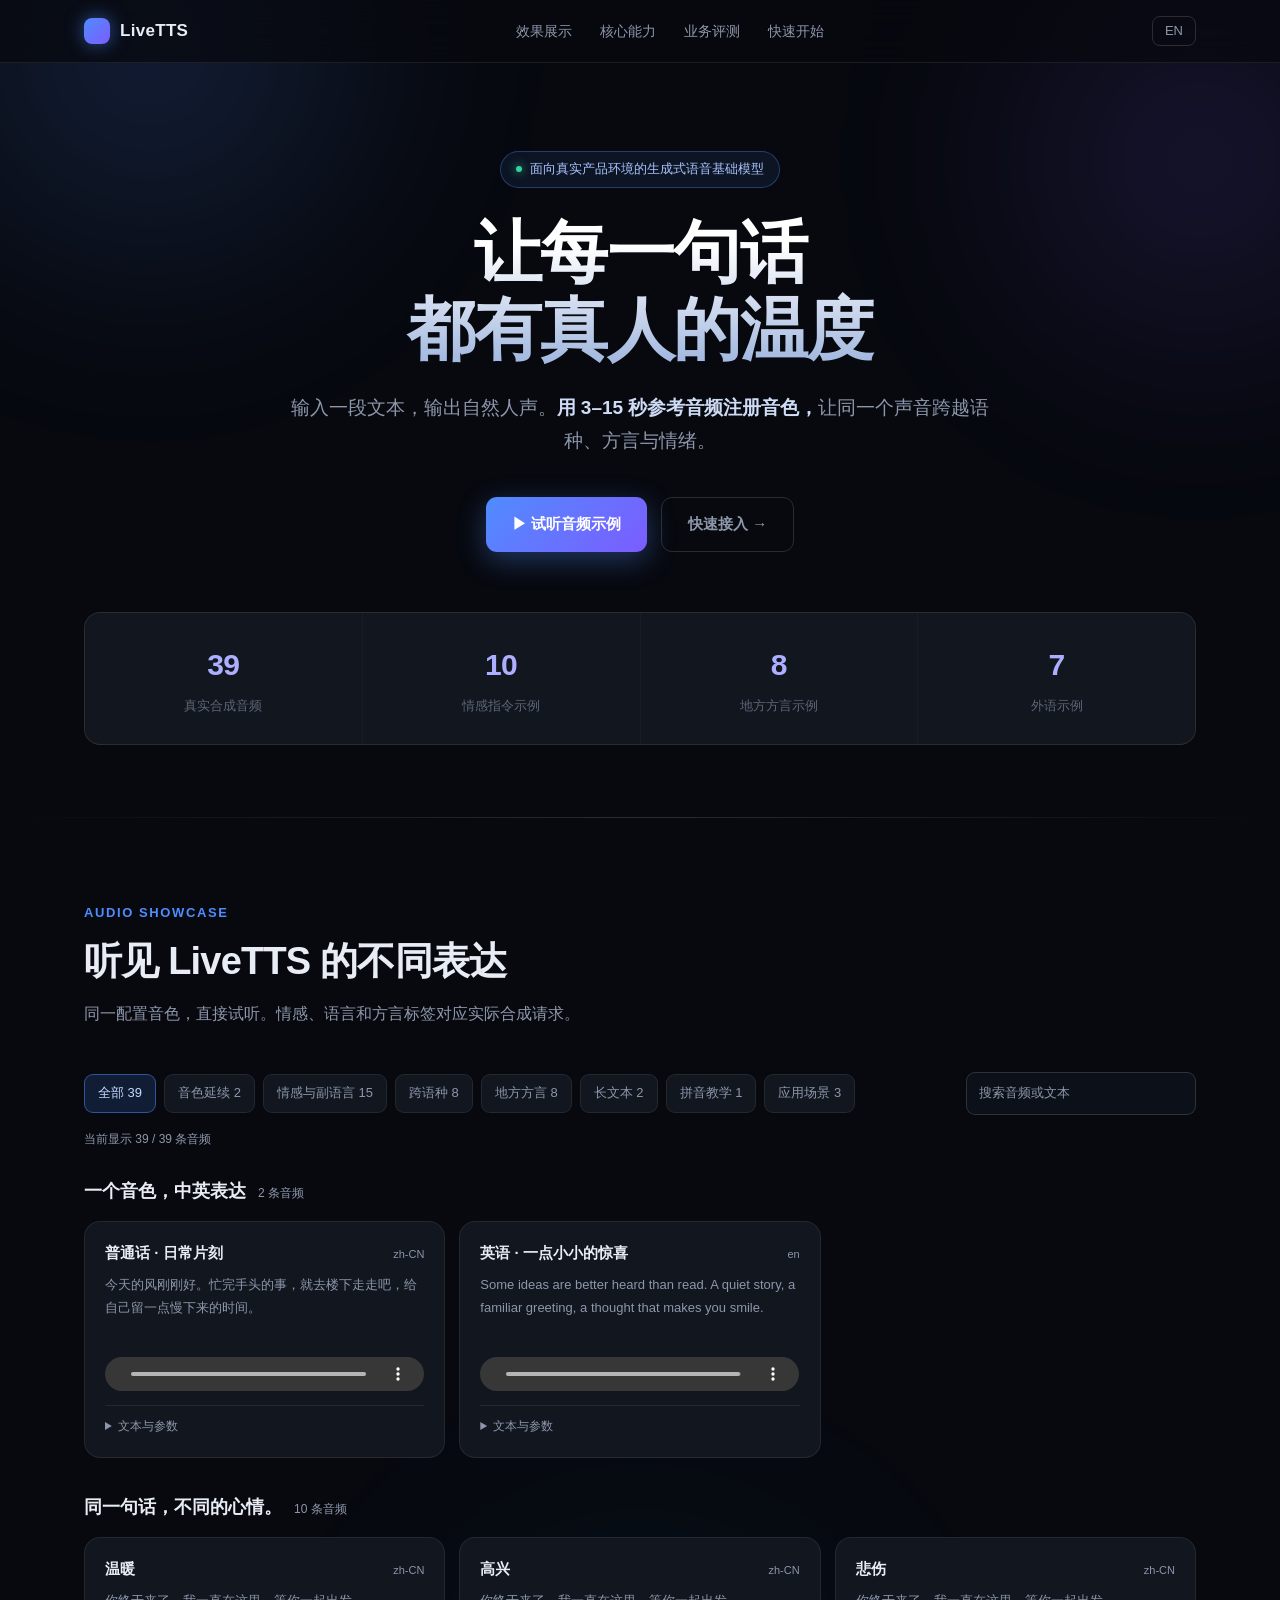
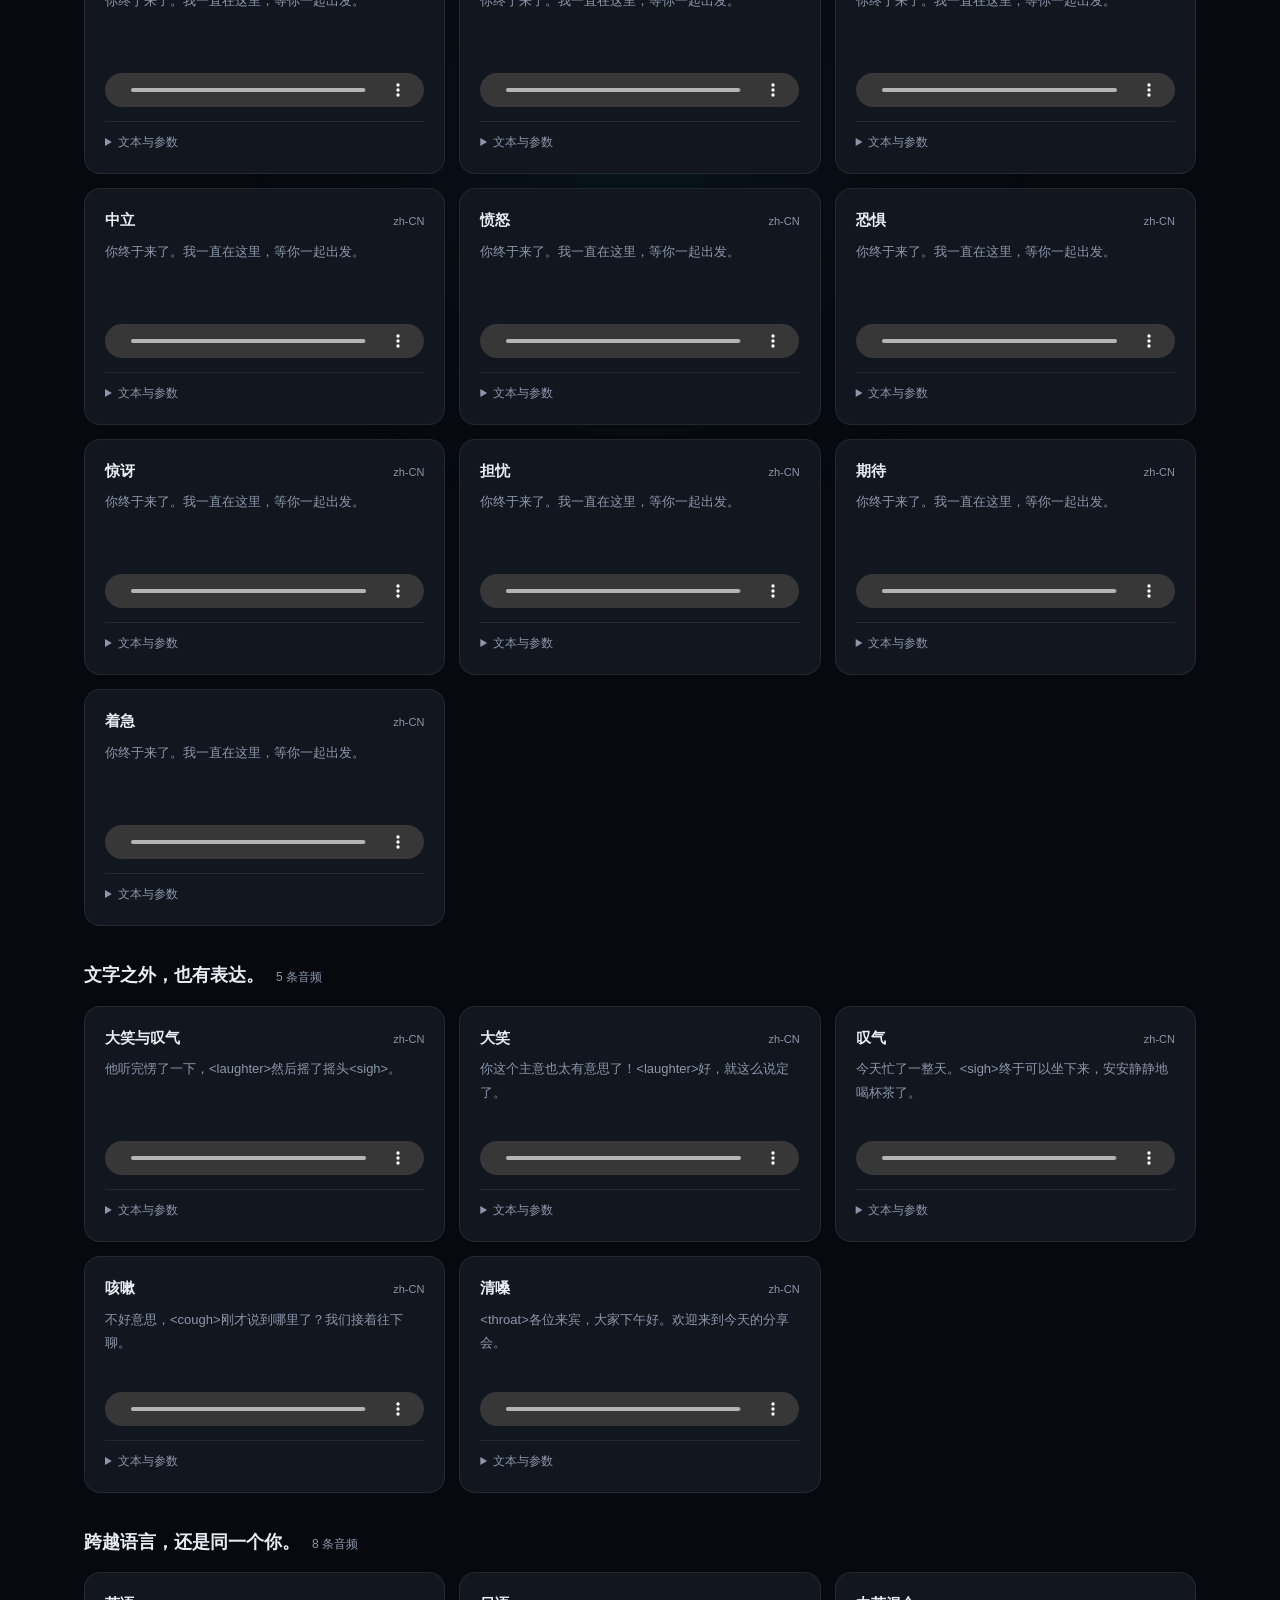
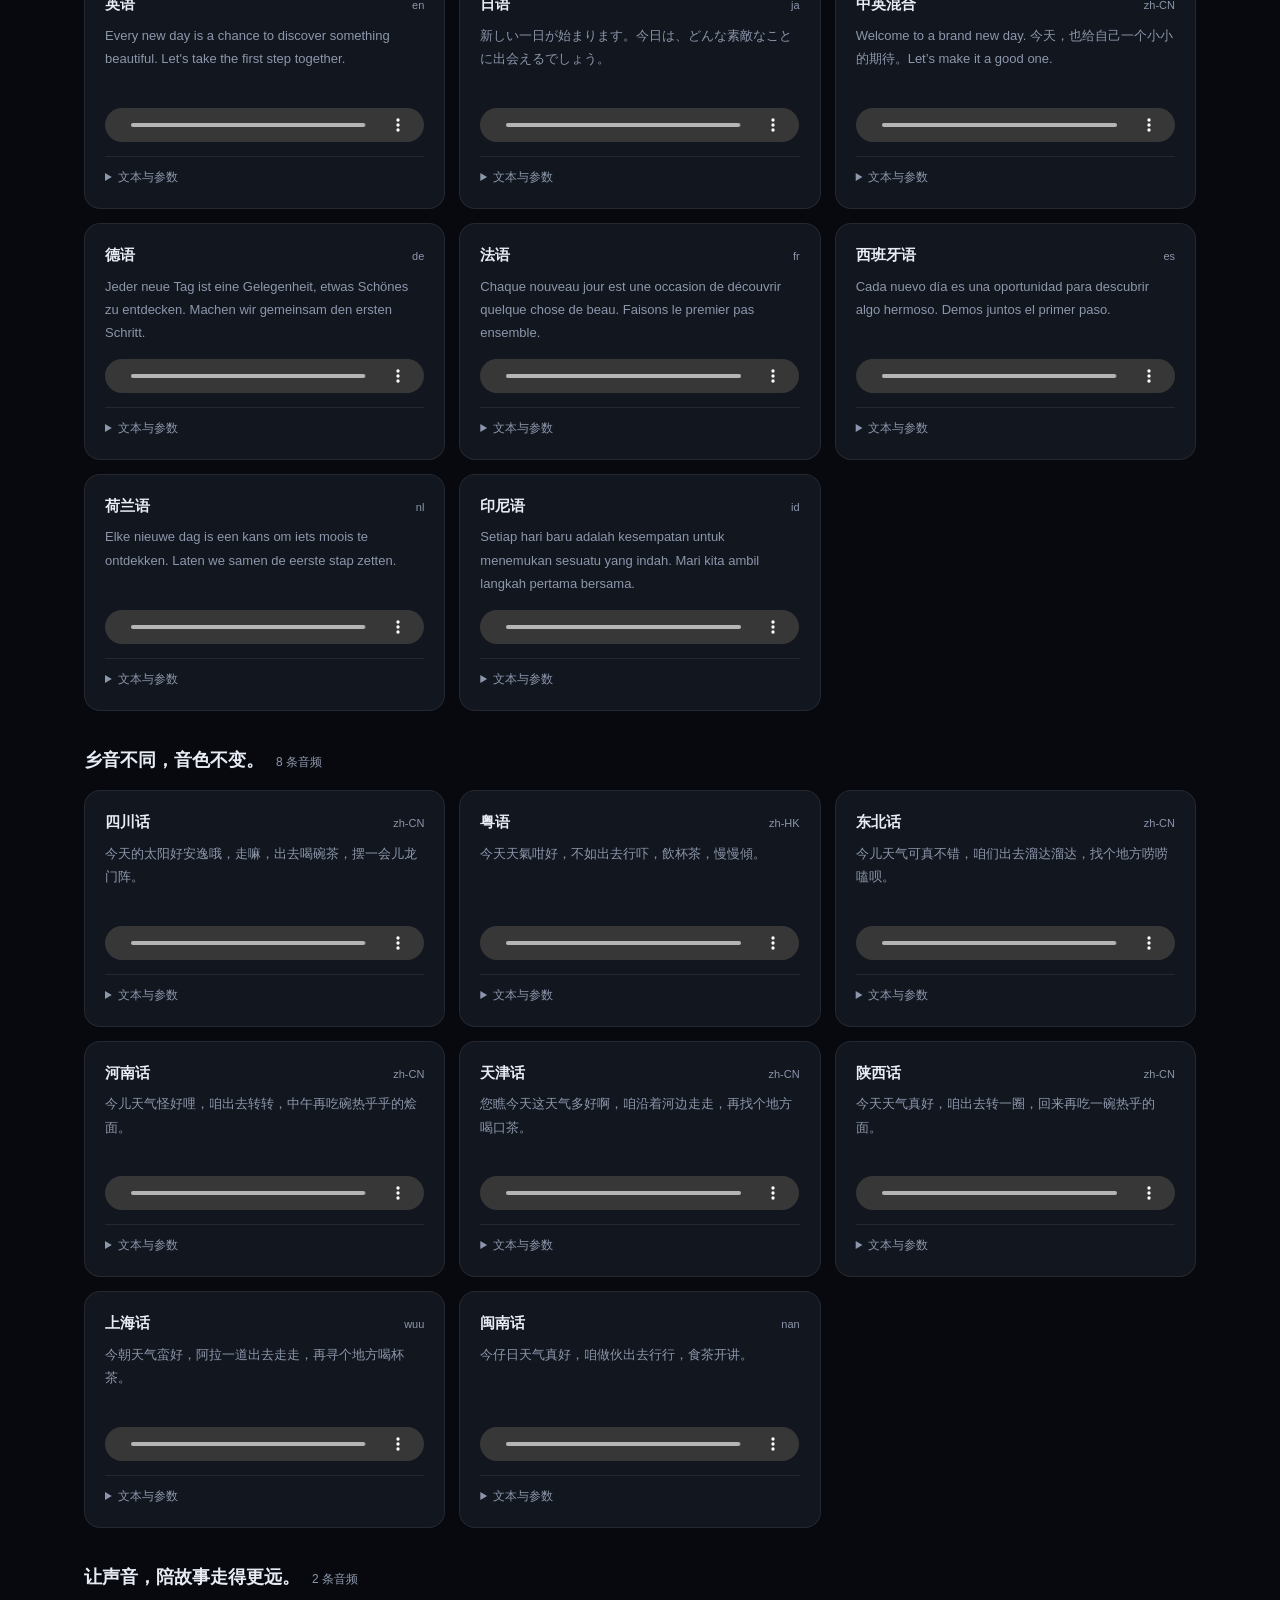
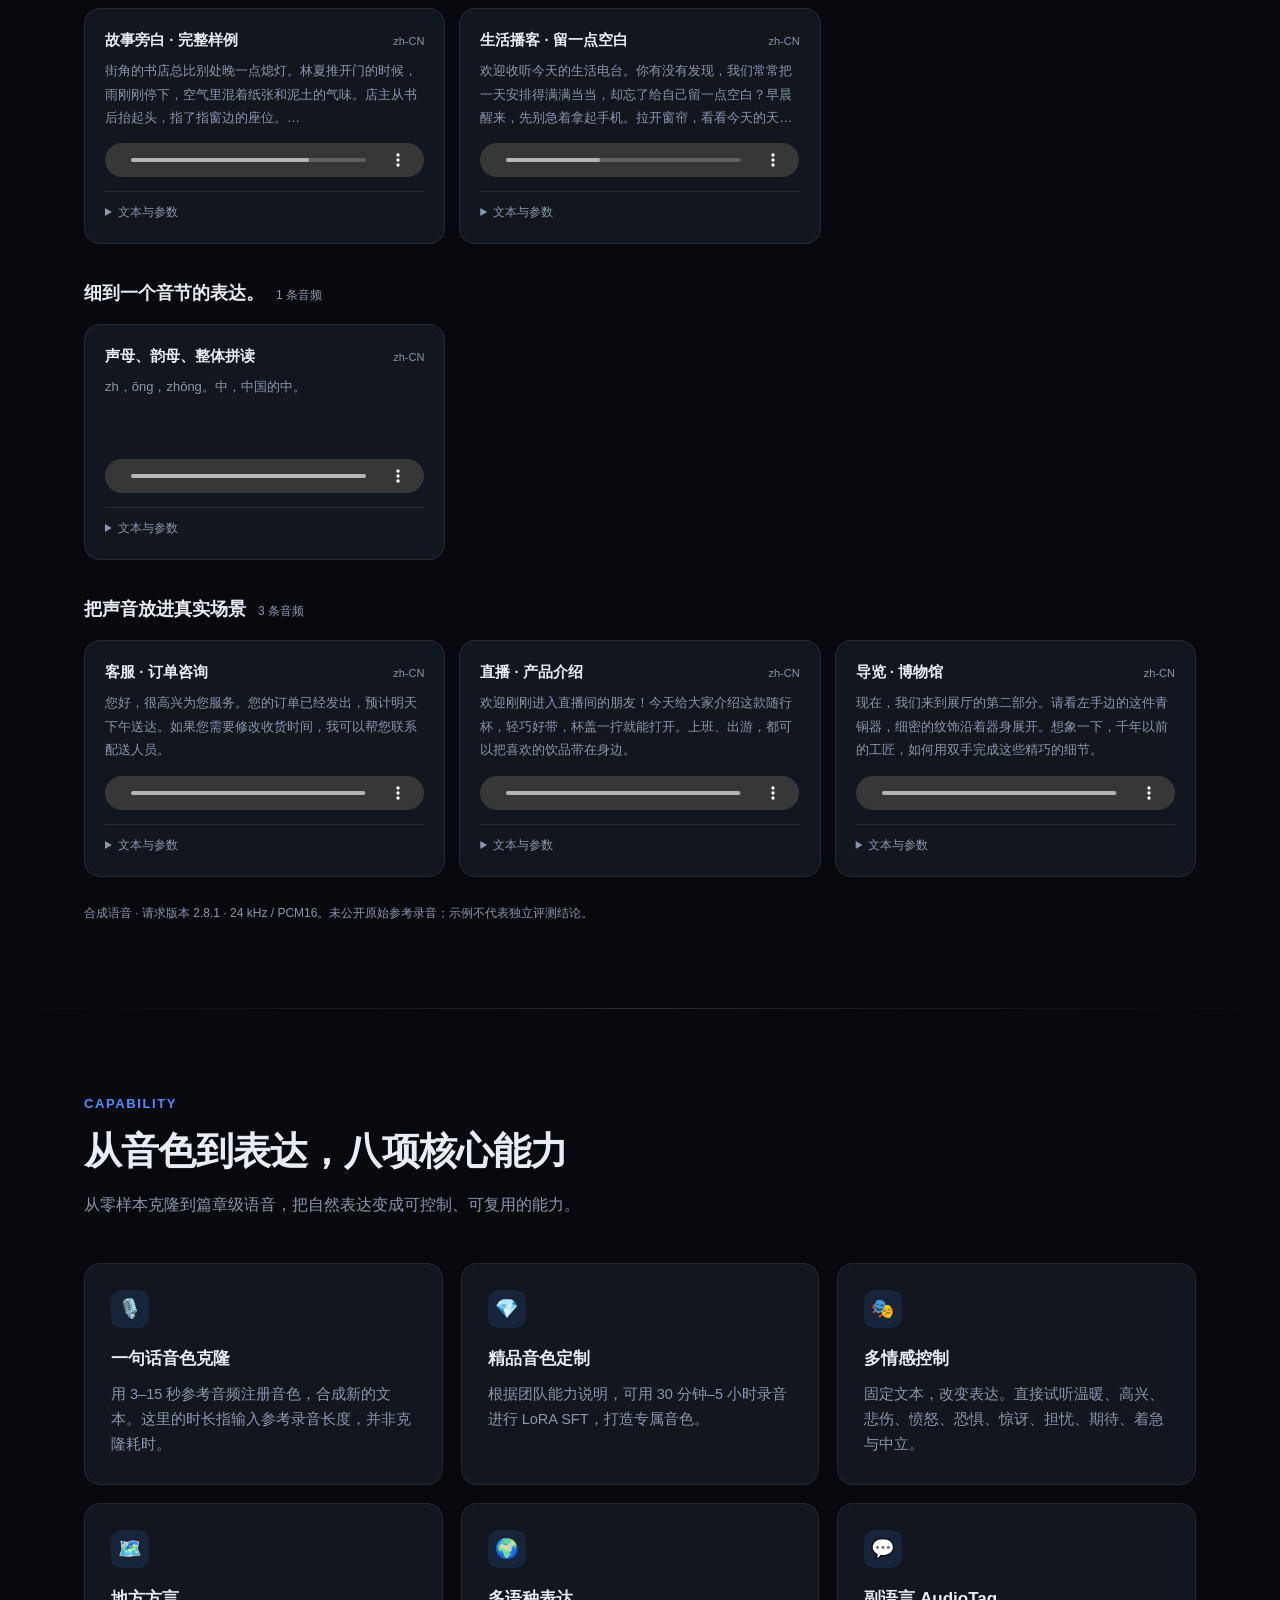
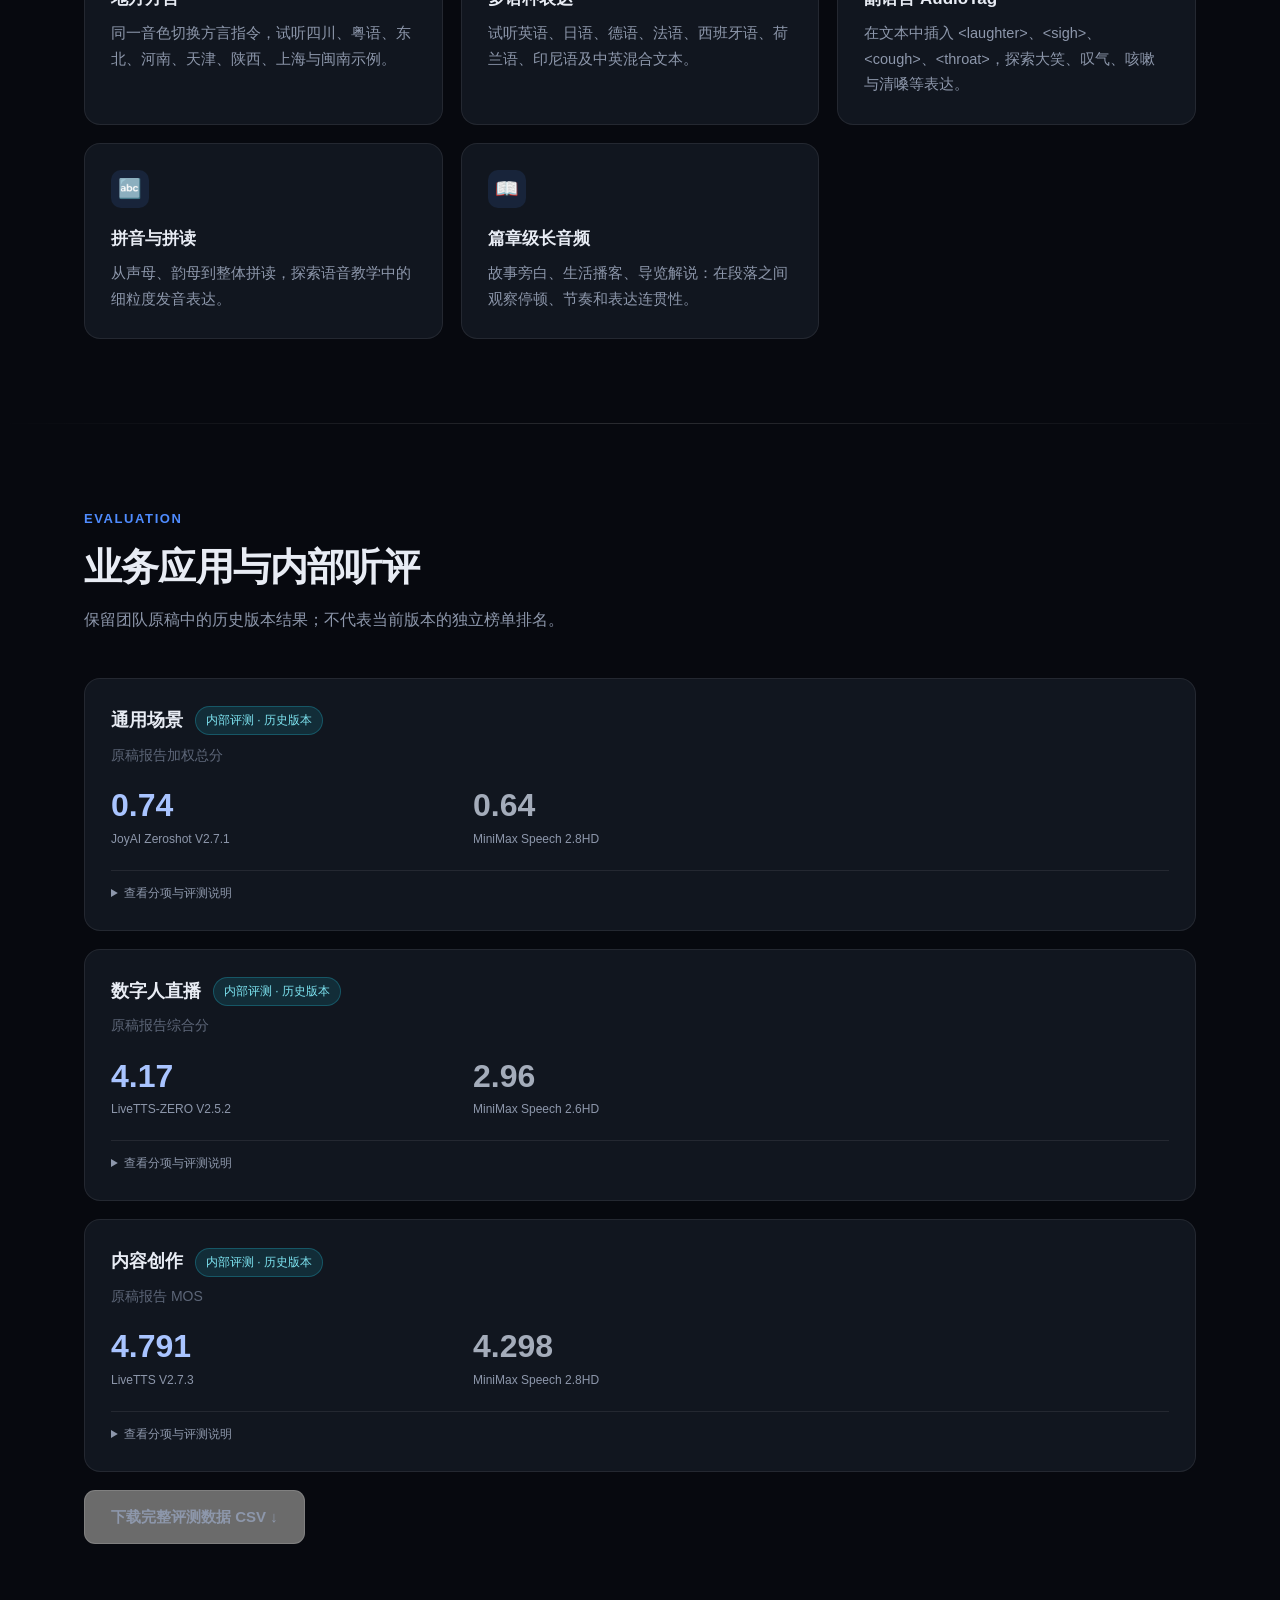
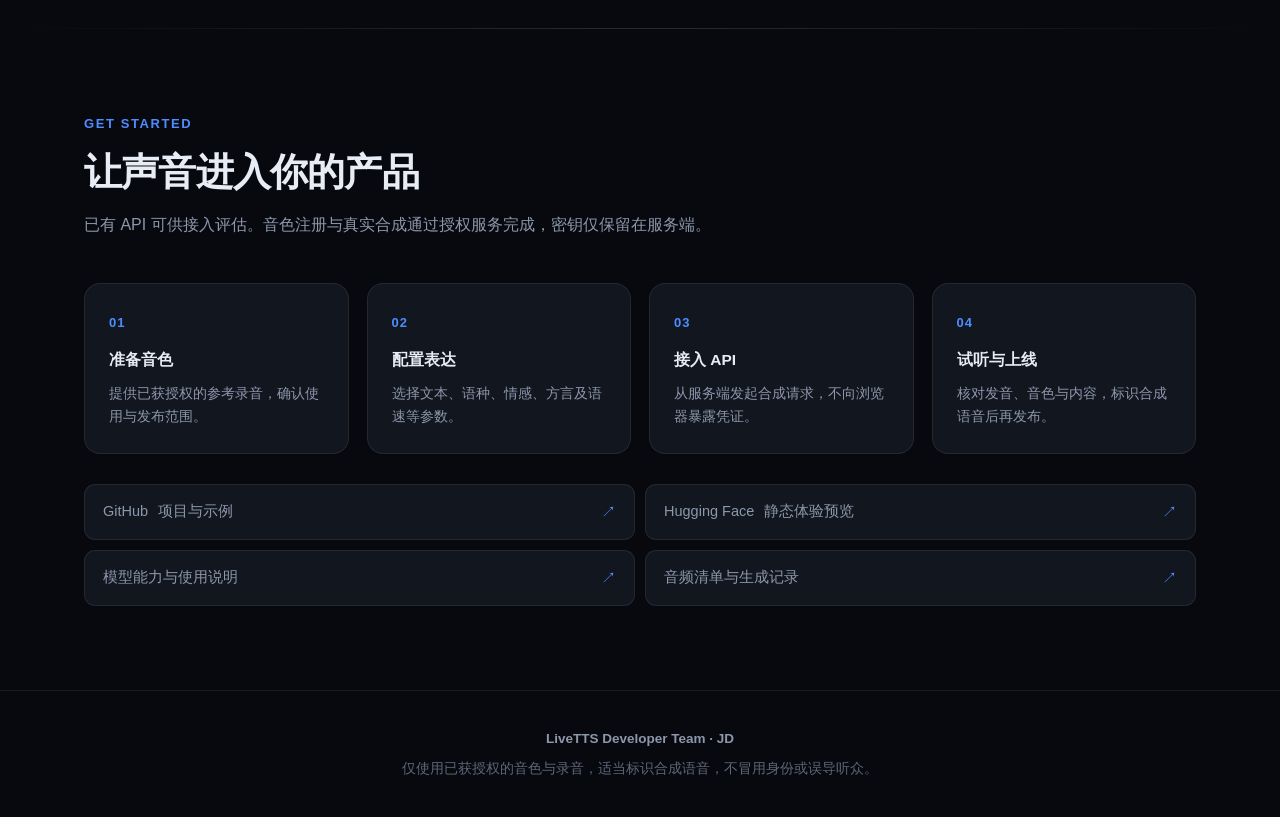
==== commit 1a0df7ee: "Adopt supplied LiveTTS page design and expand to 39 real audio examples" ====
--- a/livetts-github/index.html
+++ b/livetts-github/index.html
@@ -1,101 +1,99 @@
-<!doctype html>
-<html lang="en">
+<!DOCTYPE html>
+<html lang="zh-CN">
 <head>
-  <meta charset="utf-8">
-  <meta name="viewport" content="width=device-width, initial-scale=1">
-  <meta name="description" content="LiveTTS: expressive, controllable speech synthesis from the LiveTTS team at JD. Explore zero-shot voice cloning, multilingual speech, dialects, and research evaluations.">
-  <meta name="theme-color" content="#123a40">
-  <meta name="referrer" content="no-referrer">
-  <meta http-equiv="Content-Security-Policy" content="default-src 'self'; script-src 'self'; style-src 'self'; img-src 'self' data:; media-src 'self' https:; connect-src 'self'; object-src 'none'; base-uri 'self'; form-action 'none'">
-  <meta property="og:title" content="LiveTTS · One voice. Many possibilities.">
-  <meta property="og:description" content="A research showcase of expressive, controllable speech synthesis by the LiveTTS team at JD.">
-  <meta property="og:type" content="website">
-  <title>LiveTTS · One voice. Many possibilities.</title>
+  <meta charset="UTF-8">
+  <meta name="viewport" content="width=device-width, initial-scale=1.0">
+  <meta name="theme-color" content="#07090f">
+  <meta name="description" content="LiveTTS 生成式语音基础模型：试听多情感、多语种、地方方言与长文本语音样例。">
+  <title>LiveTTS · 生成式语音基础模型</title>
   <link rel="icon" href="./assets/favicon.svg" type="image/svg+xml">
   <link rel="stylesheet" href="./assets/style.css">
   <script src="./site.config.js" defer></script>
   <script src="./data.js" defer></script>
   <script src="./assets/app.js" defer></script>
 </head>
-<body>
-  <svg class="icon-library" aria-hidden="true" xmlns="http://www.w3.org/2000/svg">
-    <symbol id="arrow" viewBox="0 0 24 24"><path d="M5 12h14m-6-6 6 6-6 6"/></symbol>
-    <symbol id="external" viewBox="0 0 24 24"><path d="M7 17 17 7M7 7h10v10"/></symbol>
-    <symbol id="play" viewBox="0 0 24 24"><path d="m9 5 11 7-11 7Z"/></symbol>
-    <symbol id="pause" viewBox="0 0 24 24"><path d="M8 5v14M16 5v14"/></symbol>
-    <symbol id="headphones" viewBox="0 0 24 24"><path d="M4 14v-3a8 8 0 0 1 16 0v3"/><rect x="3" y="12" width="4" height="8" rx="2"/><rect x="17" y="12" width="4" height="8" rx="2"/></symbol>
-    <symbol id="copy" viewBox="0 0 24 24"><rect x="8" y="8" width="12" height="12" rx="2"/><path d="M16 8V4H4v12h4"/></symbol>
-    <symbol id="download" viewBox="0 0 24 24"><path d="M12 3v12m-5-5 5 5 5-5M5 16v4h14v-4"/></symbol>
-    <symbol id="document" viewBox="0 0 24 24"><path d="M14 3H5v18h14V8l-5-5Zm0 0v6h5M8 13h8m-8 4h6"/></symbol>
-    <symbol id="close" viewBox="0 0 24 24"><path d="m6 6 12 12M6 18 18 6"/></symbol>
-    <symbol id="github" viewBox="0 0 24 24"><path d="M9 20c-5 1-5-3-7-3m14 5v-4c0-1-.2-2-1-2.5 3-.3 6-1.5 6-6 0-1.3-.5-2.5-1.3-3.4.2-.5.6-2-.2-3.6 0 0-1.2-.4-3.8 1.3a13 13 0 0 0-7 0C6 2 4.8 2.5 4.8 2.5c-.8 1.6-.4 3.1-.2 3.6C3.8 7 3.3 8.2 3.3 9.5c0 4.5 3 5.7 6 6-.8.5-1 1.5-1 2.5v4"/></symbol>
-    <symbol id="globe" viewBox="0 0 24 24"><circle cx="12" cy="12" r="9"/><path d="M3 12h18M12 3c-6 5-6 13 0 18 6-5 6-13 0-18Z"/></symbol>
-  </svg>
-  <a class="skip-link" href="#overview" data-i18n="skip">Skip to research overview</a>
-  <header class="hero" id="top">
-    <div class="hero-grid" aria-hidden="true"></div>
-    <div class="container topbar">
-      <a class="brand" href="#top"><span class="brand-wave" aria-hidden="true"><i></i><i></i><i></i><i></i><i></i></span>LiveTTS<span class="brand-divider"></span><span class="brand-context" data-i18n="research">RESEARCH</span></a>
-      <div class="topbar-actions"><span class="release-badge" id="release-label">Research showcase</span><button class="language-button" id="language-toggle" aria-label="Switch to Chinese">EN <span>/</span> 中文</button><a id="repository-link" class="icon-button" aria-label="GitHub repository" hidden><svg class="icon"><use href="#github"/></svg></a></div>
-    </div>
-    <div class="hero-content container">
-      <p class="eyebrow"><span></span><span data-i18n="heroEyebrow">GENERATIVE SPEECH FOUNDATION MODEL</span></p>
-      <h1>Live<span>TTS</span><span class="hero-period">.</span></h1>
-      <p class="hero-title" data-i18n="heroTitle">One voice. Many possibilities.</p>
-      <p class="hero-description" data-i18n="heroDescription">Expressive, controllable speech — from a few seconds of reference audio to a world of languages, emotions, and stories.</p>
-      <p class="team" data-i18n="team">LiveTTS Development Team · JD</p>
-      <div class="hero-actions"><a href="#samples" class="button button-light"><svg class="icon"><use href="#headphones"/></svg><span data-i18n="exploreSamples">Explore audio demos</span></a><button class="button button-outline" id="hero-demo"><span data-i18n="tryDemo">Interactive playground</span><svg class="icon"><use href="#external"/></svg></button><a class="button button-outline" id="paper-link" hidden><svg class="icon"><use href="#document"/></svg><span data-i18n="paper">Technical report</span></a></div>
-      <div class="hero-wave" aria-hidden="true"><svg id="hero-wave" viewBox="0 0 960 100" preserveAspectRatio="none"></svg><span>REFERENCE → EXPRESSION</span></div>
+<body id="top">
+  <a class="skip-link" href="#demo" data-i18n="skip">跳到音频示例</a>
+  <div class="glow glow-1" aria-hidden="true"></div>
+  <div class="glow glow-2" aria-hidden="true"></div>
+  <div class="glow glow-3" aria-hidden="true"></div>
+  <header>
+    <div class="wrap nav">
+      <a class="brand" href="#top"><span class="brand-mark" aria-hidden="true"></span>LiveTTS</a>
+      <nav class="nav-links" aria-label="Main navigation">
+        <a href="#demo" data-i18n="navDemo">效果展示</a>
+        <a href="#capability" data-i18n="navCapability">核心能力</a>
+        <a href="#eval" data-i18n="navEval">业务评测</a>
+        <a href="#start" data-i18n="navStart">快速开始</a>
+      </nav>
+      <button class="language-switch" id="language-switch" type="button" aria-label="Switch to English">EN</button>
     </div>
   </header>
-
   <main>
-    <section class="overview container" id="overview" aria-labelledby="overview-title">
-      <div class="overview-card">
-        <div class="overview-heading"><span class="section-icon">✳</span><h2 id="overview-title" data-i18n="overviewTitle">Meet LiveTTS</h2><span class="small-pill" data-i18n="overviewPill">AT A GLANCE</span></div>
-        <p class="overview-text" data-i18n="overviewText">A generative speech model built around a simple idea: a voice should not be limited to a single language, dialect, or emotion. LiveTTS combines zero-shot voice cloning with expressive control and long-form synthesis, bringing a consistent vocal identity to different ways of speaking.</p>
-        <div class="stats"><div><strong>3–15<span>s</span></strong><p data-i18n="statPrompt">Reference audio for cloning</p></div><div><strong>10</strong><p data-i18n="statDialects">Chinese dialects</p></div><div><strong>8<span>+</span></strong><p data-i18n="statLanguages">Foreign languages</p></div><div><strong>11<span>+</span></strong><p data-i18n="statStyles">Emotion & style instructions</p></div></div>
-        <p class="source-note" data-i18n="statsNote">Capabilities as described in the team-provided overview. 3–15 seconds refers to input audio duration, not generation latency.</p>
+    <div class="wrap hero">
+      <div class="badge"><span class="dot" aria-hidden="true"></span><span data-i18n="badge">面向真实产品环境的生成式语音基础模型</span></div>
+      <h1><span data-i18n="heroFirst">让每一句话</span><br><span data-i18n="heroSecond">都有真人的温度</span></h1>
+      <p class="hero-sub"><span data-i18n="heroIntro">输入一段文本，输出自然人声。</span><strong data-i18n="heroEmphasis">用 3–15 秒参考音频注册音色，</strong><span data-i18n="heroEnd">让同一个声音跨越语种、方言与情绪。</span></p>
+      <div class="cta-row">
+        <a class="btn btn-primary" href="#demo" data-i18n="listen">▶ 试听音频示例</a>
+        <a class="btn btn-ghost" href="#start" data-i18n="getStarted">快速接入 →</a>
+      </div>
+      <div class="stats">
+        <div class="stat"><div class="stat-num" id="stat-audio">—</div><div class="stat-label" data-i18n="statAudio">真实合成音频</div></div>
+        <div class="stat"><div class="stat-num" id="stat-emotions">—</div><div class="stat-label" data-i18n="statEmotions">情感指令示例</div></div>
+        <div class="stat"><div class="stat-num" id="stat-dialects">—</div><div class="stat-label" data-i18n="statDialects">地方方言示例</div></div>
+        <div class="stat"><div class="stat-num" id="stat-languages">—</div><div class="stat-label" data-i18n="statLanguages">外语示例</div></div>
+      </div>
+    </div>
+    <div class="divider"></div>
+    <section id="demo">
+      <div class="wrap">
+        <div class="sec-head">
+          <div class="sec-tag">Audio Showcase</div>
+          <h2 data-i18n="demoTitle">听见 LiveTTS 的不同表达</h2>
+          <p class="sec-desc" data-i18n="demoDescription">同一配置音色，直接试听。情感、语言和方言标签对应实际合成请求。</p>
+        </div>
+        <div class="sample-toolbar">
+          <div class="filters" id="sample-filters" role="group" aria-label="Audio categories"></div>
+          <label class="search-label"><span class="sr-only" data-i18n="search">搜索音频或文本</span><input id="sample-search" type="search" placeholder="搜索音频或文本" autocomplete="off"></label>
+        </div>
+        <p class="sample-status" id="sample-status" role="status"></p>
+        <div id="sample-list"></div>
+        <noscript><p class="callout">请启用 JavaScript 试听分类音频，或访问 <a href="./assets/audio/GENERATION.md">音频文件清单</a>。Enable JavaScript to browse the audio showcase.</p></noscript>
+        <p class="sample-note" data-i18n="sampleNote">合成语音 · 请求版本 2.8.1 · 24 kHz / PCM16。未公开原始参考录音；示例不代表独立评测结论。</p>
       </div>
     </section>
-
-    <nav class="section-nav" aria-label="Page sections"><div class="container"><a href="#overview" class="active" data-i18n="navOverview">Overview</a><a href="#capabilities" data-i18n="navCapabilities">Capabilities</a><a href="#samples" data-i18n="navSamples">Audio demos</a><a href="#evaluation" data-i18n="navEvaluation">Evaluation</a><a href="#resources" data-i18n="navResources">Resources</a><span class="nav-end">LIVETTS / RESEARCH</span></div></nav>
-
-    <section class="section container" id="capabilities">
-      <div class="section-heading"><div><p class="eyebrow dark"><span></span><span data-i18n="capEyebrow">DESIGNED FOR EXPRESSION</span></p><h2><span data-i18n="capTitle1">Keep the voice.</span><br><em data-i18n="capTitle2">Change the possibilities.</em></h2></div><p class="section-description" data-i18n="capDescription">Control language, dialect, emotion, and speaking rate independently — without collecting a new recording for every combination.</p></div>
-      <div class="capability-grid">
-        <article class="capability-card"><div class="cap-top"><span class="cap-symbol">◉</span><span>01</span></div><h3 data-i18n="cap1">Zero-shot voice cloning</h3><p data-i18n="cap1Text">A short voice reference, new words. Accent-enhanced and speaker-identity inference modes support different fidelity and deployment needs.</p><span class="cap-tag">VOICE IDENTITY</span></article>
-        <article class="capability-card"><div class="cap-top"><span class="cap-symbol">Aa</span><span>02</span></div><h3 data-i18n="cap2">Multilingual & dialect control</h3><p data-i18n="cap2Text">Explore multiple languages and Chinese dialects through a shared voice, rather than a separate preset for every locale.</p><span class="cap-tag">CROSS-LINGUAL</span></article>
-        <article class="capability-card"><div class="cap-top"><span class="cap-symbol">✳</span><span>03</span></div><h3 data-i18n="cap3">Emotion & paralinguistics</h3><p data-i18n="cap3Text">Shape delivery with style instructions. Add laughter, sighs, and other non-verbal cues directly inside the text.</p><span class="cap-tag">EXPRESSIVE CONTROL</span></article>
-        <article class="capability-card"><div class="cap-top"><span class="cap-symbol">≋</span><span>04</span></div><h3 data-i18n="cap4">Long-form & custom voices</h3><p data-i18n="cap4Text">Build longer narrations and livestream content. Fine-tune a premium voice with 30 minutes to 5 hours of authorized recordings.</p><span class="cap-tag">LONG CONTEXT · LoRA</span></article>
+    <div class="divider"></div>
+    <section id="capability">
+      <div class="wrap">
+        <div class="sec-head"><div class="sec-tag">Capability</div><h2 data-i18n="capabilityTitle">从音色到表达，八项核心能力</h2><p class="sec-desc" data-i18n="capabilityDescription">从零样本克隆到篇章级语音，把自然表达变成可控制、可复用的能力。</p></div>
+        <div class="grid g3" id="capability-grid"></div>
       </div>
-      <div class="control-diagram"><div class="diagram-input"><span class="diagram-icon">◉</span><div><small data-i18n="diagramInputLabel">START WITH</small><strong data-i18n="diagramInput">One reference voice</strong></div></div><span class="diagram-arrow" aria-hidden="true">→</span><div class="diagram-model"><span class="brand-wave small" aria-hidden="true"><i></i><i></i><i></i><i></i><i></i></span>LiveTTS</div><span class="diagram-arrow" aria-hidden="true">→</span><div class="control-chips"><span data-i18n="chipLanguage">Language</span><span data-i18n="chipDialect">Dialect</span><span data-i18n="chipEmotion">Emotion</span><span data-i18n="chipRate">Speaking rate</span></div></div>
-      <p class="diagram-caption" data-i18n="diagramCaption">Conceptual capability map, not a model architecture diagram. Supported combinations depend on the deployed version.</p>
     </section>
-
-    <section class="samples-section" id="samples"><div class="container">
-      <div class="section-heading"><div><p class="eyebrow dark"><span></span><span data-i18n="sampleEyebrow">THE LISTENING ROOM</span></p><h2><span data-i18n="samplesTitle1">Don’t just read about it.</span><br><em data-i18n="samplesTitle2">Listen for the difference.</em></h2></div><div class="sample-heading-note"><svg class="icon"><use href="#headphones"/></svg><p data-i18n="headphoneNote">Headphones recommended.<br>One clip plays at a time.</p></div></div>
-      <div class="sample-toolbar"><div id="sample-filters" class="filter-list" role="group" aria-label="Audio categories"></div><button class="stop-button" id="stop-audio" disabled><svg class="icon"><use href="#pause"/></svg><span data-i18n="pauseAll">Pause audio</span></button></div>
-      <div class="sample-status" id="sample-status" role="status"></div>
-      <div id="sample-cards" class="sample-cards"></div>
-      <noscript><p class="notice">Enable JavaScript to browse the audio catalogue. No audio is generated or uploaded by this static page.</p></noscript>
-      <div class="listening-note"><span>↳</span><p data-i18n="listeningNote">Curated demos illustrate individual cases; they are not a randomized evaluation. Check the model version, text, and settings alongside each published sample.</p></div>
-    </div></section>
-
-    <section class="section container" id="evaluation">
-      <div class="section-heading"><div><p class="eyebrow dark"><span></span><span data-i18n="evalEyebrow">EVIDENCE, WITH CONTEXT</span></p><h2><span data-i18n="evalTitle1">Measured in real scenarios.</span><br><em data-i18n="evalTitle2">Reported with the details.</em></h2></div><span class="evaluation-label"><span></span><span data-i18n="internalEval">TEAM-REPORTED · INTERNAL EVALUATION</span></span></div>
-      <p class="evaluation-intro" data-i18n="evalIntro">Selected results from the supplied LiveTTS overview. These are historical, scenario-specific internal studies — not an independent leaderboard or a claim about the latest model versions.</p>
-      <div id="evaluation-tabs" class="evaluation-tabs" role="group" aria-label="Evaluation scenarios"></div>
-      <div class="evaluation-card"><div class="evaluation-summary"><p class="small-label" data-i18n="reportedResults">REPORTED RESULTS</p><h3 id="evaluation-title"></h3><p id="evaluation-metric"></p><div class="headline-scores"><div><strong id="score-ours"></strong><span id="score-model"></span></div><span class="versus">vs</span><div class="baseline-score"><strong id="score-baseline"></strong><span id="score-baseline-model"></span></div></div><p class="evaluation-method" id="evaluation-method"></p><button class="text-button" id="download-results"><svg class="icon"><use href="#download"/></svg><span data-i18n="downloadResults">Download these results · CSV</span></button></div><div class="evaluation-chart"><div class="chart-legend"><span><i></i><span data-i18n="legendOurs">LiveTTS / JoyAI</span></span><span><i></i><span data-i18n="legendBaseline">Comparison model</span></span></div><div id="metric-chart"></div><p class="chart-note" data-i18n="chartNote">Reported dimension scores · common 0–1 visual scale · higher is better</p></div></div>
-      <details class="results-details"><summary><span data-i18n="rawResults">View exact values & interpretation limits</span><span aria-hidden="true">+</span></summary><div class="table-scroll" role="region" tabindex="0" aria-label="Exact evaluation values"><table><caption id="table-caption"></caption><thead><tr><th scope="col" data-i18n="dimension">Dimension</th><th scope="col" id="table-model"></th><th scope="col" id="table-baseline"></th></tr></thead><tbody id="metric-table"></tbody></table></div><p id="evaluation-caveat"></p></details>
-      <div class="methodology-note"><span class="note-mark">i</span><div><strong data-i18n="methodTitle">What this does — and doesn’t — establish</strong><p data-i18n="methodText">Listening preference, intelligibility, and business outcomes measure different things. Do not infer human indistinguishability from call hang-up rates, or compare MOS across incompatible protocols. Full prompts, rater instructions, sample counts, and confidence intervals are needed for stronger conclusions.</p></div></div>
+    <div class="divider"></div>
+    <section id="eval">
+      <div class="wrap">
+        <div class="sec-head"><div class="sec-tag">Evaluation</div><h2 data-i18n="evalTitle">业务应用与内部听评</h2><p class="sec-desc" data-i18n="evalDescription">保留团队原稿中的历史版本结果；不代表当前版本的独立榜单排名。</p></div>
+        <div id="evaluation-list"></div>
+        <button class="btn btn-ghost" id="export-results" type="button" data-i18n="exportResults">下载完整评测数据 CSV ↓</button>
+      </div>
     </section>
-
-    <section class="resource-section" id="resources"><div class="container resource-inner"><div><p class="eyebrow"><span></span><span data-i18n="resourceEyebrow">FROM RESEARCH TO YOUR NEXT IDEA</span></p><h2 data-i18n="resourceTitle">Give your next idea a voice.</h2><p data-i18n="resourceDescription">Explore the interactive playground, review the model overview, or connect with the team about evaluation and integration.</p><div class="resource-actions"><button class="button button-light" id="resource-demo"><span data-i18n="tryDemo">Interactive playground</span><svg class="icon"><use href="#external"/></svg></button><a class="button button-outline" href="./MODEL_CARD.md"><svg class="icon"><use href="#document"/></svg><span data-i18n="modelOverview">Model overview</span></a><a class="button button-outline" id="contact-link" hidden><span data-i18n="contact">Contact the team</span><svg class="icon"><use href="#arrow"/></svg></a></div></div><div class="resource-art" aria-hidden="true"><div class="art-ring"></div><div class="art-ring"></div><div class="art-ring"></div><span>Lt<span>↗</span></span></div></div></section>
-    <section class="responsible container"><p class="small-label" data-i18n="responsibleTitle">RESPONSIBLE VOICE GENERATION</p><p data-i18n="responsibleText">Use only voices and recordings you are authorized to use. Disclose synthetic speech when appropriate. Do not impersonate people or mislead listeners. This static showcase does not accept audio uploads, register voices, or expose API credentials.</p></section>
+    <div class="divider"></div>
+    <section id="start">
+      <div class="wrap">
+        <div class="sec-head"><div class="sec-tag">Get Started</div><h2 data-i18n="startTitle">让声音进入你的产品</h2><p class="sec-desc" data-i18n="startDescription">已有 API 可供接入评估。音色注册与真实合成通过授权服务完成，密钥仅保留在服务端。</p></div>
+        <div class="steps" id="integration-steps"></div>
+        <div class="link-list resource-links">
+          <a class="link-item" id="repository-link" hidden><span>GitHub</span><span data-i18n="repository">项目与示例</span><span class="arrow" aria-hidden="true">↗</span></a>
+          <a class="link-item" id="space-link" hidden><span>Hugging Face</span><span data-i18n="space">静态体验预览</span><span class="arrow" aria-hidden="true">↗</span></a>
+          <a class="link-item" href="./MODEL_CARD.md"><span data-i18n="modelCard">模型能力与使用说明</span><span class="arrow" aria-hidden="true">↗</span></a>
+          <a class="link-item" href="./assets/audio/GENERATION.md"><span data-i18n="audioManifest">音频清单与生成记录</span><span class="arrow" aria-hidden="true">↗</span></a>
+          <a class="link-item" id="contact-link" hidden><span data-i18n="contact">联系团队</span><span class="arrow" aria-hidden="true">↗</span></a>
+        </div>
+      </div>
+    </section>
   </main>
-  <footer class="container footer"><a class="brand" href="#top"><span class="brand-wave small" aria-hidden="true"><i></i><i></i><i></i><i></i><i></i></span>LiveTTS</a><span data-i18n="footer">LiveTTS Development Team · JD · Research showcase</span><a href="#top" class="back-top"><span data-i18n="backTop">Back to top</span> ↑</a></footer>
-  <dialog id="info-dialog" aria-labelledby="dialog-title"><div class="dialog-heading"><span class="small-label">LIVETTS / PROJECT</span><button id="close-dialog" class="icon-button" aria-label="Close dialog"><svg class="icon"><use href="#close"/></svg></button></div><h2 id="dialog-title"></h2><p id="dialog-text"></p><a href="./README.md" class="text-button"><span data-i18n="deploymentGuide">Read the deployment guide</span><svg class="icon"><use href="#arrow"/></svg></a></dialog>
-  <div id="toast" class="toast" role="status" hidden></div>
+  <footer><div class="wrap"><div class="f-brand">LiveTTS Developer Team · JD</div><p data-i18n="responsible">仅使用已获授权的音色与录音，适当标识合成语音，不冒用身份或误导听众。</p></div></footer>
+  <div id="toast" role="status" hidden></div>
 </body>
 </html>
--- a/livetts-github/assets/style.css
+++ b/livetts-github/assets/style.css
@@ -1,240 +1,322 @@
-:root{--ink:#203334;--muted:#6c7c7d;--dark:#123a40;--darkest:#102b34;--accent:#257b69;--mint:#b6ecd4;--paper:#f6f8f7;--line:#e0e7e4;--warm:#bf845b;--white:#fff;--radius:16px;font-family:Inter,-apple-system,BlinkMacSystemFont,"Segoe UI","PingFang SC","Microsoft YaHei",sans-serif;font-synthesis:none;color:var(--ink);background:#fff;-webkit-font-smoothing:antialiased}
-*{box-sizing:border-box}
-html{scroll-behavior:smooth;scroll-padding-top:100px}
-body{margin:0}
-button,a,input,select{font:inherit;-webkit-tap-highlight-color:transparent}
-button{cursor:pointer;color:inherit}
-button:disabled{cursor:not-allowed}
-button{border:0}
-a{text-decoration:none;color:inherit}
-:is(button,a,summary,input):focus-visible{outline:3px solid #69aa94;outline-offset:5px}
-h1,h2,h3,h4,p{margin:0}
-svg{display:block}
-[hidden]{display:none!important}
-.container{max-width:1160px;padding:0 36px;margin:0 auto}
-.icon-library{position:absolute;width:0;height:0;overflow:hidden}
-.icon{width:19px;height:19px;fill:none;stroke:currentColor;stroke-width:1.65;stroke-linecap:round;stroke-linejoin:round;flex-shrink:0}
-.skip-link{position:absolute;left:16px;top:-60px;z-index:100;background:#fff;padding:12px;border-radius:8px}
-.skip-link:focus{top:15px}
-.hero{position:relative;background:radial-gradient(ellipse at 78% 50%,#245b5770,transparent 60%),linear-gradient(125deg,#122c38,#16494a);color:white;overflow:hidden;padding-bottom:61px;isolation:isolate}
-.hero-grid{position:absolute;inset:0;z-index:-1;opacity:.075;background-image:linear-gradient(#b6ecd4 1px,transparent 1px),linear-gradient(90deg,#b6ecd4 1px,transparent 1px);background-size:65px 65px;mask-image:radial-gradient(ellipse at 50% 80%,#000,transparent 65%)}
-.hero:after{content:"";position:absolute;width:700px;height:700px;border:1px solid #b6ecd40a;border-radius:50%;top:-320px;left:calc(50% - 350px);z-index:-1;box-shadow:0 0 0 85px #b6ecd405,0 0 0 170px #b6ecd404}
-.topbar{height:86px;display:flex;align-items:center;justify-content:space-between;gap:24px;max-width:1440px}
-.brand{display:flex;align-items:center;gap:9px;font-size:21px;font-weight:700;letter-spacing:-.6px;white-space:nowrap}
-.brand-wave{display:flex;gap:3px;align-items:center;height:27px}
-.brand-wave i{display:block;width:3px;height:10px;border-radius:4px;background:var(--mint)}
-.brand-wave i:nth-child(2){height:18px}
-.brand-wave i:nth-child(3){height:27px}
-.brand-wave i:nth-child(4){height:21px}
-.brand-wave i:nth-child(5){height:11px}
-.brand-wave.small{transform:scale(.8);transform-origin:center}
-.brand-divider{height:17px;width:1px;background:#ffffff35;margin:0 5px 0 9px}
-.brand-context{font-size:9px;font-weight:500;letter-spacing:1.8px;color:#aac1c0}
-.topbar-actions{display:flex;gap:24px;align-items:center}
-.release-badge{border:1px solid #ffffff20;border-radius:30px;color:#c5d9d3;background:#ffffff06;padding:6px 12px;font-size:10px;letter-spacing:.2px}
-.language-button{background:transparent;color:#d4e4df;font-size:10px;display:flex;align-items:center;gap:9px;padding:9px 0}
-.language-button span{color:#648684}
-.language-button b{font-weight:650;color:white}
-.icon-button{padding:7px;background:transparent;color:inherit;display:inline-flex;align-items:center;justify-content:center}
-.hero-content{text-align:center;padding-top:43px}
-.eyebrow{font-size:9px;letter-spacing:2px;font-weight:550;color:var(--mint);display:flex;align-items:center;gap:10px}
-.eyebrow>span:first-child{width:5px;height:5px;border-radius:50%;background:currentColor;display:block;flex-shrink:0}
-.hero-content>.eyebrow{justify-content:center}
-.hero h1{font-size:clamp(76px,8vw,110px);line-height:1.15;letter-spacing:-6px;font-weight:650;margin-top:17px}
-.hero h1>span:first-child{color:var(--mint);font-weight:380}
-.hero-period{color:#d2ac88;font-weight:400;margin-left:1px}
-.hero-title{font-size:25px;font-weight:400;letter-spacing:-.6px;margin-top:13px;color:#f2f7f5}
-.hero-description{max-width:610px;margin:19px auto 0;color:#b1c7c4;font-size:14px;line-height:1.9}
-.team{font-size:11px;color:#8cacaa;margin-top:17px;letter-spacing:.2px}
-.hero-actions{display:flex;justify-content:center;gap:12px;margin-top:26px;flex-wrap:wrap}
-.button{display:inline-flex;align-items:center;justify-content:center;gap:9px;min-height:41px;padding:11px 18px;border-radius:7px;font-size:11px;font-weight:570;transition:background .18s,transform .18s}
-.button .icon{height:16px;width:16px}
-.button:hover{transform:translateY(-2px)}
-.button-light{background:#e8f4ed;color:#244e46;border:1px solid #e8f4ed}
-.button-light:hover{background:#fff}
-.button-outline{border:1px solid #95b9ae50;background:#ffffff07;color:#dae9e3}
-.button-outline:hover{background:#ffffff12}
-.hero-wave{height:71px;max-width:720px;margin:26px auto 0;position:relative}
-.hero-wave svg{width:100%;height:100%;opacity:.6}
-.hero-wave>span{position:absolute;bottom:-14px;left:0;right:0;font:8px ui-monospace,SFMono-Regular,monospace;color:#6d9590;letter-spacing:2px}
-.overview{position:relative;z-index:2;margin-top:-32px}
-.overview-card{padding:30px 33px 21px;background:#fff;border:1px solid var(--line);border-radius:17px;box-shadow:0 9px 35px #123a4009}
-.overview-heading{display:flex;align-items:center;gap:12px}
-.section-icon{width:33px;height:33px;background:#eaf3ed;color:#538a70;border-radius:8px;display:grid;place-items:center;font-size:27px}
-.overview-heading h2{font-size:20px;letter-spacing:-.5px;font-weight:600}
-.small-pill{font-size:8px;letter-spacing:1px;color:#7e948b;border:1px solid #e5ece6;background:#f9fbf8;padding:5px 8px;border-radius:5px;margin-left:auto}
-.overview-text{font-size:13px;line-height:1.95;color:#677b76;margin-top:18px}
-.stats{display:grid;grid-template-columns:repeat(4,1fr);border-top:1px solid var(--line);margin-top:25px;padding-top:22px}
-.stats>div{border-right:1px solid var(--line);padding-left:29px}
-.stats>div:first-child{padding-left:0}
-.stats>div:last-child{border:0}
-.stats strong{font-size:31px;color:#2c5449;letter-spacing:-1px;font-weight:520;line-height:1.1}
-.stats strong span{font-size:20px;font-weight:430;color:#759381;margin-left:2px}
-.stats p{font-size:10px;color:#728479;margin-top:9px}
-.source-note{font-size:9px;line-height:1.7;color:#89958c;margin-top:21px}
-.section-nav{position:sticky;top:0;z-index:20;background:#fffffff2;border-bottom:1px solid var(--line);margin-top:26px;backdrop-filter:blur(12px)}
-.section-nav>.container{display:flex;align-items:center;gap:32px;min-height:60px}
-.section-nav a{font-size:11px;color:#7b8982;position:relative;min-height:60px;display:flex;align-items:center;white-space:nowrap}
-.section-nav a.active{color:#265c4b;font-weight:600}
-.section-nav a.active:after{content:"";position:absolute;bottom:-1px;height:2px;background:#387e62;left:0;right:0}
-.nav-end{margin-left:auto;font-size:8px;letter-spacing:1.3px;color:#a2ada5}
-.section{padding-top:66px;padding-bottom:59px}
-.section-heading{display:flex;justify-content:space-between;align-items:flex-end;gap:35px;margin-bottom:29px}
-.eyebrow.dark{color:#648471}
-.section-heading h2{font-size:34px;line-height:1.28;font-weight:490;letter-spacing:-1.05px;margin-top:17px}
-.section-heading h2 em{font-family:Georgia,"Songti SC",serif;color:#6f9680;font-weight:400}
-.section-description{font-size:12px;line-height:1.95;max-width:335px;color:#74867a;padding-bottom:4px}
-.capability-grid{display:grid;grid-template-columns:repeat(4,1fr);gap:13px}
-.capability-card{border:1px solid #e2e9e0;background:linear-gradient(150deg,#f9fbf7,#ffffff);border-radius:11px;padding:21px 19px;display:flex;flex-direction:column}
-.cap-top{display:flex;justify-content:space-between;align-items:center;margin-bottom:20px}
-.cap-symbol{height:30px;width:30px;background:#e9f1e5;color:#5e8162;border-radius:6px;display:grid;place-items:center;font-size:20px;font-family:Georgia,serif}
-.cap-top>span:last-child{font:9px ui-monospace,SFMono-Regular,monospace;color:#a0b096}
-.capability-card:nth-child(2) .cap-symbol{background:#e8eff2;color:#648798;font-size:16px}
-.capability-card:nth-child(3) .cap-symbol{background:#f4ede4;color:#ad8b65;font-size:23px}
-.capability-card:nth-child(4) .cap-symbol{background:#eeebf3;color:#8e7c9b;font-size:23px}
-.capability-card h3{font-size:13px;font-weight:600;letter-spacing:-.2px;line-height:1.5;margin-bottom:10px}
-.capability-card p{font-size:11px;line-height:1.9;color:#7a8876;margin-bottom:20px}
-.cap-tag{font:8px ui-monospace,SFMono-Regular,monospace;letter-spacing:.7px;color:#899b7e;margin-top:auto}
-.control-diagram{border:1px solid #e5ebdf;border-radius:10px;padding:23px 32px;display:flex;align-items:center;gap:27px;margin-top:18px;background:#fbfcf9;justify-content:center}
-.diagram-input{display:flex;align-items:center;gap:13px;white-space:nowrap}
-.diagram-icon{font-size:28px;color:#8b9d7a}
-.diagram-input small{display:block;font-size:8px;letter-spacing:1px;color:#9aa88b;margin-bottom:6px}
-.diagram-input strong{font-size:12px;font-weight:500;color:#637755}
-.diagram-arrow{color:#a6b697;font-size:22px;font-weight:300}
-.diagram-model{background:#214b44;color:#eef7e9;font-size:17px;font-weight:580;letter-spacing:-.5px;display:flex;align-items:center;gap:7px;padding:13px 20px;border-radius:8px}
-.control-chips{display:flex;gap:7px;flex-wrap:wrap;max-width:280px}
-.control-chips>span{font-size:10px;color:#6f835e;border:1px solid #dde6d3;border-radius:5px;padding:7px 10px;background:#f3f6ed}
-.diagram-caption{font-size:9px;color:#94a086;text-align:center;margin-top:12px;line-height:1.7}
-.samples-section{background:#f4f7f4;border-top:1px solid #e8ede5;border-bottom:1px solid #e8ede5;padding:55px 0 38px}
-.sample-heading-note{display:flex;align-items:flex-start;gap:10px;font-size:10px;color:#889b7a;line-height:1.8;padding-bottom:4px}
-.sample-heading-note .icon{width:17px;height:17px;margin-top:3px}
-.sample-toolbar{display:flex;justify-content:space-between;align-items:center;gap:16px;border-bottom:1px solid #dce5d5;padding-bottom:16px}
-.filter-list{display:flex;gap:5px;flex-wrap:wrap}
-.filter-button{padding:8px 12px;border-radius:6px;background:transparent;color:#718568;font-size:10px;min-height:34px;white-space:nowrap}
-.filter-button:hover{background:#e7efe1}
-.filter-button.active{background:#2e594b;color:#eef8e9}
-.stop-button{display:flex;align-items:center;gap:5px;font-size:9px;color:#728568;background:none;white-space:nowrap;padding:8px 0}
-.stop-button:disabled{color:#a4b398}
-.stop-button .icon{width:13px;height:13px}
-.sample-status{font-size:10px;color:#839477;line-height:1.8;padding:15px 0}
-.sample-cards{display:grid;gap:17px}
-.sample-card{background:#fff;border:1px solid #dfe8d7;border-radius:13px;overflow:hidden;box-shadow:0 4px 12px #35532803}
-.sample-card-heading{padding:22px 25px 18px;border-bottom:1px solid #edf1e7;display:flex;justify-content:space-between;align-items:center;gap:22px}
-.sample-card-heading h3{font-size:18px;font-weight:510;letter-spacing:-.5px;line-height:1.4}
-.sample-card-heading p{font-size:11px;color:#899a7c;margin-top:8px;line-height:1.8}
-.sample-tags{display:flex;gap:6px;flex-shrink:0;flex-wrap:wrap;justify-content:flex-end}
-.sample-tags span{font:8px ui-monospace,SFMono-Regular,monospace;background:#f2f6ed;color:#8a9c7a;padding:5px 7px;border:1px solid #e4ecdb;border-radius:4px;white-space:nowrap}
-.sample-body{display:grid;grid-template-columns:255px minmax(0,1fr)}
-.reference-panel{padding:25px;background:#f8faf4;border-right:1px solid #e9eee1;min-width:0}
-.small-label{font:9px ui-monospace,SFMono-Regular,monospace;letter-spacing:1.3px;color:#849877}
-.reference-avatar{width:58px;height:58px;border-radius:50%;display:flex;align-items:center;justify-content:center;background:radial-gradient(circle at 25% 25%,#e8eee0,#d3e1c4);color:#7b9867;margin:22px 0 14px}
-.reference-avatar .icon{height:23px;width:23px}
-.reference-panel h4{font-size:12px;font-weight:550;margin-bottom:11px}
-.reference-note{font-size:10px;line-height:1.8;color:#8e9f7f;margin-top:16px}
-.reference-transcript{font-size:11px;line-height:1.9;color:#6f815f;margin-bottom:15px}
-.reference-transcript:empty{display:none}
-.generated-panel{padding:22px 25px 10px;min-width:0}
-.track{padding:19px 0;border-bottom:1px solid #edf1e7}
-.track:last-child{border-bottom:0}
-.track-heading{display:flex;align-items:center;justify-content:space-between;gap:12px;margin-bottom:12px}
-.track-heading h4{font-size:11px;font-weight:560;color:#506941}
-.track-status{font-size:8px;letter-spacing:.3px;color:#9ba98d;border:1px solid #e7eddc;border-radius:4px;padding:3px 6px;white-space:nowrap}
-.track-text{font-size:13px;line-height:1.85;color:#687e59;white-space:pre-wrap;margin-bottom:12px;overflow-wrap:anywhere}
-.track-actions{display:flex;align-items:center;gap:9px;margin-top:10px}
-.track-actions button,.track-actions a{font-size:9px;color:#80966e;display:inline-flex;align-items:center;gap:5px;background:transparent;padding:4px 0}
-.track-actions .icon{width:12px;height:12px}
-.track-actions a{margin-left:auto}
-.track-text-note{font-size:8px;color:#9aa98b;line-height:1.7}
-.track-meta{font-size:9px;color:#859975;line-height:1.8;margin-top:9px;overflow-wrap:anywhere}
-.media-empty{height:38px;border:1px solid #e8eedf;border-radius:7px;background:#fafbf7;display:flex;align-items:center;gap:10px;padding:0 11px;color:#a3b195}
-.media-empty .icon{width:14px;height:14px;fill:currentColor;stroke-width:0}
-.media-empty span{font-size:9px;white-space:nowrap}
-.empty-line{height:1px;background:#dfe7d5;flex:1}
-.empty-duration{font:9px ui-monospace,SFMono-Regular,monospace!important;color:#b0bba2}
-audio{width:100%;height:37px;display:block;min-width:0}
-.media-error{font-size:10px;color:#a57349;background:#fff8ee;border-radius:6px;padding:10px;margin-top:8px;line-height:1.7}
-.listening-note{display:flex;gap:9px;font-size:9px;color:#8d9d7e;line-height:1.9;margin-top:20px}
-.listening-note>span{color:#789462;font-size:17px;margin-top:-1px}
-.evaluation-label{font-size:8px;letter-spacing:.7px;color:#9a885b;display:flex;align-items:center;gap:7px;border:1px solid #e9e2d1;padding:8px 10px;border-radius:5px;background:#fcfaf4;white-space:nowrap;margin-bottom:6px}
-.evaluation-label>span:first-child{width:5px;height:5px;border-radius:50%;background:#b29c69}
-.evaluation-intro{font-size:12px;line-height:1.95;max-width:850px;color:#7c8e71;margin-top:-7px;margin-bottom:27px}
-.evaluation-tabs{display:flex;gap:6px;margin-bottom:15px;flex-wrap:wrap}
-.evaluation-tabs button{font-size:10px;color:#829573;background:#f5f8ef;border:1px solid #e8eedf;padding:9px 14px;border-radius:6px}
-.evaluation-tabs button.active{background:#e7efe0;color:#48663a;border-color:#c6d8b7;font-weight:560}
-.evaluation-card{display:grid;grid-template-columns:42% 58%;border:1px solid #dee7d5;border-radius:13px;overflow:hidden}
-.evaluation-summary{background:#f7faf3;padding:29px 28px;border-right:1px solid #e0e8d7}
-.evaluation-summary h3{font-size:18px;font-weight:530;letter-spacing:-.4px;margin:15px 0 9px;line-height:1.5}
-#evaluation-metric{font-size:10px;color:#91a17f}
-.headline-scores{display:flex;align-items:center;gap:21px;margin-top:26px}
-.headline-scores>div{flex:1;min-width:0}
-.headline-scores strong{font-size:37px;letter-spacing:-1.5px;font-weight:510;color:#456d38;line-height:1.1;display:block}
-.headline-scores>div>span{font-size:9px;color:#8b9f7b;margin-top:10px;display:block;line-height:1.7}
-.headline-scores .baseline-score strong{color:#a2ad92}
-.versus{font-family:Georgia,serif;font-size:13px;color:#a9b49b;margin-bottom:20px}
-.evaluation-method{font-size:10px;line-height:1.9;color:#859c74;margin-top:22px}
-.text-button{display:inline-flex;align-items:center;gap:7px;color:#668953;font-size:10px;background:transparent;padding:0;margin-top:19px}
-.text-button .icon{width:13px;height:13px}
-.evaluation-chart{padding:26px 28px 22px}
-.chart-legend{display:flex;gap:20px;font-size:9px;color:#859775;margin-bottom:20px}
-.chart-legend>span{display:flex;align-items:center;gap:6px}
-.chart-legend i{width:7px;height:7px;border-radius:2px;background:#63916f}
-.chart-legend>span:last-child i{background:#c8d0bd}
-.metric-row{display:grid;grid-template-columns:111px minmax(0,1fr) 59px;gap:11px;align-items:center;margin-bottom:14px}
-.metric-row>span:first-child{font-size:10px;color:#7a906c;line-height:1.5}
-.metric-row svg{width:100%;height:20px;overflow:visible}
-.metric-values{font:8px ui-monospace,SFMono-Regular,monospace;color:#8ea17e;text-align:right;white-space:nowrap}
-.metric-values strong{font-weight:500;color:#507841}
-.chart-note{font-size:8px;color:#91a37e;line-height:1.7;border-top:1px solid #edf1e5;padding-top:12px;margin-top:6px}
-.results-details{margin-top:13px;border:1px solid #e5ecdd;border-radius:9px;font-size:11px}
-.results-details summary{display:flex;align-items:center;justify-content:space-between;list-style:none;cursor:pointer;padding:15px 18px;color:#71895f;gap:12px}
-.results-details summary::-webkit-details-marker{display:none}
-.results-details[open] summary>span:last-child{transform:rotate(45deg)}
-.table-scroll{overflow:auto;margin:0 18px}
-table{width:100%;border-collapse:collapse;min-width:480px;text-align:left;font-size:11px}
-caption{text-align:left;padding:12px 0;font-size:10px;color:#879a76}
-th,td{border-bottom:1px solid #e7edde;padding:12px 13px;color:#7b906b}
-th{font-size:10px;background:#f7faf1;font-weight:550}
-td:not(:first-child){font-variant-numeric:tabular-nums}
-td:nth-child(2){color:#507640}
-.results-details>p{font-size:10px;line-height:1.9;color:#8a976f;padding:16px 21px}
-.methodology-note{display:flex;align-items:flex-start;gap:12px;margin-top:20px;background:#faf9f3;border:1px solid #ebe6d6;border-radius:9px;padding:18px 20px}
-.note-mark{font-family:Georgia,serif;font-style:italic;width:18px;height:18px;color:#a99868;border:1px solid #cbbb94;border-radius:50%;display:grid;place-items:center;flex-shrink:0;font-size:12px}
-.methodology-note strong{font-size:11px;font-weight:570;color:#8f8257}
-.methodology-note p{font-size:10px;line-height:1.9;color:#9a9474;margin-top:6px}
-.resource-section{background:linear-gradient(110deg,#12343b,#1c4843);color:white;position:relative;overflow:hidden}
-.resource-inner{padding-top:45px;padding-bottom:45px;display:flex;align-items:center;justify-content:space-between;gap:55px}
-.resource-inner h2{font-size:31px;letter-spacing:-.8px;font-weight:490;line-height:1.35;margin-top:18px}
-.resource-inner p:not(.eyebrow){font-size:12px;color:#a6c2b3;line-height:1.9;max-width:530px;margin-top:15px}
-.resource-actions{display:flex;flex-wrap:wrap;gap:10px;margin-top:25px}
-.resource-art{width:230px;height:190px;flex-shrink:0;position:relative;display:flex;align-items:center;justify-content:center}
-.art-ring{position:absolute;border:1px solid #aecfad20;height:125px;width:155px;transform:rotate(-25deg);border-radius:50%}
-.art-ring:nth-child(2){height:162px;width:195px;border-style:dashed;border-color:#aecfad15}
-.art-ring:nth-child(3){height:197px;width:235px;border-color:#aecfad09}
-.resource-art>span{font-family:Georgia,serif;font-style:italic;font-size:71px;letter-spacing:-4px;color:#aedaba;transform:rotate(-6deg)}
-.resource-art>span>span{font-family:system-ui,sans-serif;font-size:35px;vertical-align:14px;letter-spacing:-10px;color:#d4b48b;font-style:normal}
-.responsible{padding-top:30px;padding-bottom:27px;display:flex;align-items:flex-start;gap:36px}
-.responsible .small-label{max-width:160px;flex-shrink:0;line-height:1.8;color:#81926f;font-size:8px}
-.responsible>p:last-child{font-size:10px;line-height:1.9;color:#8b9b7a}
-.footer{border-top:1px solid var(--line);padding-top:20px;padding-bottom:24px;display:flex;justify-content:space-between;align-items:center;gap:20px}
-.footer .brand{font-size:17px;color:#4c6c4a}
-.footer .brand-wave i{background:#6b9570}
-.footer>span,.back-top{font-size:9px;color:#91a081}
-.back-top{white-space:nowrap}
-.notice{padding:20px;border:1px solid #dbddcf;border-radius:8px;margin:18px 0;color:#7e825d}
-dialog{width:530px;max-width:calc(100vw - 32px);border:1px solid #dce4d4;border-radius:15px;padding:28px;background:#f9fbf5;color:var(--ink);box-shadow:0 20px 100px #0a231b33;max-height:80vh;overflow:auto}
-dialog::backdrop{background:#142922aa;backdrop-filter:blur(4px)}
-.dialog-heading{display:flex;align-items:center;justify-content:space-between;margin-bottom:15px}
-dialog h2{font-size:26px;font-weight:500;letter-spacing:-.6px;margin-bottom:14px}
-dialog p{font-size:12px;line-height:1.9;color:#7c8d6d}
-dialog .text-button{margin-top:22px}
-.toast{position:fixed;z-index:60;bottom:24px;left:50%;transform:translateX(-50%);background:#254b3d;color:#f3f8ee;border-radius:8px;padding:12px 18px;font-size:11px;max-width:90vw;box-shadow:0 6px 24px #123a4020}
-html[lang=zh-CN] .hero-title{letter-spacing:2px}
-html[lang=zh-CN] .section-heading h2{font-size:33px;line-height:1.5;letter-spacing:0}
-html[lang=zh-CN] .section-heading h2 em{font-family:"Songti SC","STSong",Georgia,serif;font-style:normal}
-html[lang=zh-CN] .hero-description{max-width:550px;line-height:2}
-@media(max-width:1050px){.container{padding-left:27px;padding-right:27px}.capability-grid{gap:10px}.capability-card{padding:18px 15px}.control-diagram{gap:19px;padding:23px 22px}.diagram-input strong{font-size:11px}.control-chips{max-width:230px}.section-heading h2{font-size:31px}.section-description{max-width:295px}.metric-row{grid-template-columns:94px minmax(0,1fr) 55px;gap:8px}.evaluation-chart{padding:24px 20px}.evaluation-summary{padding:25px 22px}.sample-body{grid-template-columns:224px minmax(0,1fr)}.sample-tags{max-width:175px}.sample-card-heading{padding:21px}.reference-panel,.generated-panel{padding-left:21px;padding-right:21px}}
-@media(max-width:820px){.container{padding-left:22px;padding-right:22px}.hero-content{padding-top:32px}.topbar{height:75px}.hero h1{font-size:89px}.hero-title{font-size:24px}.hero-description{max-width:535px;font-size:13px}.overview-card{padding:26px 26px 19px}.section-nav>.container{gap:25px}.nav-end{display:none}.section{padding-top:49px;padding-bottom:45px}.section-heading{gap:25px}.section-heading h2{font-size:29px}.section-description{font-size:11px;max-width:260px}.capability-grid{grid-template-columns:repeat(2,1fr);gap:13px}.capability-card{padding:22px}.capability-card h3{font-size:14px}.capability-card p{font-size:12px;margin-bottom:17px}.control-diagram{gap:14px;justify-content:space-between;padding:21px}.diagram-input{gap:8px}.diagram-icon{font-size:23px}.diagram-model{padding:11px 15px;font-size:15px}.control-chips{max-width:195px}.control-chips>span{padding:6px 8px;font-size:9px}.sample-body{grid-template-columns:190px minmax(0,1fr)}.reference-panel{padding:22px 18px}.generated-panel{padding:20px 20px 6px}.sample-tags{max-width:150px}.sample-tags span{font-size:7px}.sample-card-heading h3{font-size:17px}.filter-button{padding:7px 9px;font-size:9px}.sample-toolbar{gap:10px}.sample-heading-note{font-size:9px;max-width:180px}.evaluation-label{font-size:7px;white-space:normal;max-width:190px;line-height:1.7}.evaluation-card{grid-template-columns:1fr}.evaluation-summary{border-right:0;border-bottom:1px solid var(--line);padding:25px}.headline-scores{max-width:340px;gap:23px;margin-top:18px}.evaluation-method{font-size:11px;margin-top:20px;max-width:650px}.evaluation-chart{padding:25px}.metric-row{grid-template-columns:125px minmax(0,1fr) 75px}.metric-row>span:first-child{font-size:11px}.metric-values{font-size:10px}.chart-note{font-size:9px}.resource-art{width:190px}.resource-inner h2{font-size:28px}.resource-inner{gap:20px}.responsible{gap:25px}.brand-context{font-size:8px}.stats>div{padding-left:20px}}
-@media(max-width:600px){.container{padding-left:19px;padding-right:19px}.topbar{height:70px;gap:12px}.brand{font-size:19px;gap:7px}.brand-divider,.brand-context,.release-badge{display:none}.topbar-actions{gap:13px}.hero-content{padding-top:31px}.eyebrow{font-size:8px;letter-spacing:1.3px}.hero h1{font-size:78px;letter-spacing:-4px;margin-top:19px}.hero-title{font-size:21px;margin-top:15px;letter-spacing:-.5px}.hero-description{font-size:12px;max-width:350px;margin-top:18px;line-height:1.9}.team{font-size:10px;margin-top:16px}.hero-actions{gap:9px;margin-top:23px}.button{font-size:10px;padding:10px 13px;gap:7px}.button .icon{width:14px;height:14px}.hero-wave{height:56px;margin-top:26px}.hero-wave>span{font-size:7px}.hero{padding-bottom:58px}.overview{margin-top:-28px}.overview-card{padding:23px 21px 17px}.overview-heading h2{font-size:18px}.section-icon{width:29px;height:29px;font-size:25px}.small-pill{font-size:6px;letter-spacing:.7px}.overview-text{font-size:12px;line-height:1.9;margin-top:16px}.stats{grid-template-columns:repeat(2,1fr);row-gap:21px;padding-top:19px;margin-top:21px}.stats>div{padding-left:21px}.stats>div:nth-child(3){padding-left:0}.stats>div:nth-child(2){border:0}.stats strong{font-size:30px}.stats p{font-size:9px;line-height:1.6;max-width:125px;margin-top:7px}.source-note{font-size:8px;line-height:1.8;margin-top:19px}.section-nav{margin-top:21px}.section-nav>.container{gap:0;justify-content:space-between;min-height:53px}.section-nav a{font-size:9px;min-height:53px}.section{padding-top:39px;padding-bottom:37px}.section-heading{display:block;margin-bottom:23px}.section-heading h2{font-size:28px;letter-spacing:-.8px;margin-top:16px}.section-description{font-size:11px;max-width:none;margin-top:16px;padding-bottom:0}.capability-grid{gap:10px}.capability-card{padding:17px 15px}.cap-top{margin-bottom:15px}.capability-card h3{font-size:12px;line-height:1.6}.capability-card p{font-size:10px;line-height:1.85}.cap-tag{font-size:7px;letter-spacing:.5px}.cap-symbol{height:27px;width:27px;font-size:18px}.control-diagram{flex-wrap:wrap;gap:12px;justify-content:center;padding:21px 18px}.diagram-input{width:calc(50% - 15px)}.diagram-input strong{font-size:10px}.diagram-input small{font-size:7px}.diagram-model{font-size:16px;flex:1;justify-content:center}.diagram-arrow{font-size:19px}.diagram-arrow:nth-of-type(2){display:none}.control-chips{max-width:none;width:100%;justify-content:center;margin-top:4px}.control-chips>span{font-size:9px;padding:7px 9px}.diagram-caption{font-size:8px;padding:0 6px}.samples-section{padding:37px 0 29px}.sample-heading-note{margin-top:15px;max-width:none;align-items:center;gap:7px;font-size:9px}.sample-heading-note .icon{width:15px;height:15px;margin:0}.sample-toolbar{flex-direction:column;align-items:flex-start;gap:5px;padding-bottom:12px}.filter-list{gap:4px}.filter-button{padding:8px 10px;font-size:9px;min-height:32px}.stop-button{font-size:8px;padding:4px 0;align-self:flex-end}.sample-status{font-size:9px;padding:11px 0}.sample-card-heading{padding:19px 18px;display:block}.sample-card-heading h3{font-size:17px}.sample-card-heading p{font-size:10px}.sample-tags{margin-top:12px;max-width:none;justify-content:flex-start}.sample-body{grid-template-columns:1fr}.reference-panel{border-right:0;border-bottom:1px solid #e5ecdc;display:grid;grid-template-columns:45px minmax(0,1fr);gap:7px 12px;padding:17px 18px}.reference-panel>.small-label{grid-column:1/-1;font-size:8px}.reference-avatar{grid-column:1;grid-row:2 / span 2;margin:7px 0 0;height:39px;width:39px}.reference-avatar .icon{height:17px;width:17px}.reference-panel h4{grid-column:2;margin-top:9px;margin-bottom:3px;font-size:11px}.reference-panel>.media-container{grid-column:2}.reference-transcript{grid-column:1/-1;margin:7px 0 0}.reference-note{grid-column:1/-1;margin-top:4px;font-size:9px}.generated-panel{padding:20px 18px 4px}.small-label{font-size:8px}.track{padding:17px 0}.track-text{font-size:12px;line-height:1.9}.track-heading h4{font-size:10px}.track-status{font-size:7px}.track-actions button,.track-actions a{font-size:8px}.listening-note{font-size:8px;margin-top:16px}.evaluation-label{max-width:none;display:inline-flex;margin-top:17px;margin-bottom:0;font-size:7px}.evaluation-intro{font-size:11px;line-height:1.9;margin-top:-7px;margin-bottom:18px}.evaluation-tabs{gap:5px}.evaluation-tabs button{font-size:9px;padding:9px 12px}.evaluation-summary{padding:23px 21px}.evaluation-summary h3{font-size:17px}.headline-scores strong{font-size:36px}.evaluation-method{font-size:10px}.evaluation-chart{padding:21px 17px}.chart-legend{gap:14px;font-size:8px}.metric-row{grid-template-columns:87px minmax(0,1fr) 63px;gap:8px;margin-bottom:15px}.metric-row>span:first-child{font-size:9px}.metric-values{font-size:8px}.chart-note{font-size:8px}.results-details summary{font-size:10px;padding:14px}.table-scroll{margin:0 14px}.methodology-note{padding:17px 15px;gap:10px}.methodology-note strong{font-size:10px}.methodology-note p{font-size:9px}.resource-inner{padding-top:35px;padding-bottom:36px;display:block}.resource-art{display:none}.resource-inner h2{font-size:27px;max-width:320px}.resource-inner p:not(.eyebrow){font-size:11px}.resource-actions{gap:9px}.responsible{display:block;padding-top:24px;padding-bottom:22px}.responsible .small-label{max-width:none;font-size:8px}.responsible>p:last-child{margin-top:9px;font-size:9px}.footer{flex-wrap:wrap;gap:14px;padding-top:18px;padding-bottom:23px}.footer .brand{font-size:17px}.footer>span{order:3;width:100%;font-size:8px}.back-top{font-size:9px}html[lang=zh-CN] .section-heading h2{font-size:28px}html[lang=zh-CN] .hero-title{font-size:22px;letter-spacing:1px}dialog{padding:22px}.dialog-heading{margin-bottom:13px}dialog h2{font-size:23px}dialog p{font-size:11px}}
-@media(min-width:601px){.metric-row{grid-template-columns:minmax(90px,111px) minmax(0,1fr) max-content}.metric-values{font-size:10px}}
-@media(max-width:600px){.metric-row{grid-template-columns:minmax(0,1fr) max-content;gap:6px 12px;margin-bottom:18px}.metric-row>span:first-child{font-size:11px}.metric-values{grid-column:2;grid-row:1;font-size:11px}.metric-row svg{grid-column:1/-1;grid-row:2}}
-@media(prefers-reduced-motion:reduce){html{scroll-behavior:auto}*,*:before,*:after{transition:none!important;animation:none!important}}
+:root{
+    --bg:#07090f;
+    --bg-soft:#0c1018;
+    --card:#11161f;
+    --card-hover:#161d28;
+    --border:rgba(255,255,255,.08);
+    --border-strong:rgba(255,255,255,.14);
+    --text:#e8ecf4;
+    --text-dim:#8d97ab;
+    --text-faint:#5d6678;
+    --accent:#4f8cff;
+    --accent-2:#7c5cff;
+    --accent-3:#22d3ee;
+    --ok:#34d399;
+    --warn:#fbbf24;
+    --radius:16px;
+    --max:1160px;
+  }
+  *{box-sizing:border-box;margin:0;padding:0}
+  html{scroll-behavior:smooth}
+  body{
+    background:var(--bg);
+    color:var(--text);
+    font-family:-apple-system,BlinkMacSystemFont,"PingFang SC","Hiragino Sans GB","Microsoft YaHei",sans-serif;
+    line-height:1.75;
+    -webkit-font-smoothing:antialiased;
+    overflow-x:hidden;
+  }
+  a{color:inherit;text-decoration:none}
+  .wrap{max-width:var(--max);margin:0 auto;padding:0 24px}
+
+  
+  .glow{position:fixed;pointer-events:none;z-index:0;filter:blur(90px);opacity:.5}
+  .glow-1{width:620px;height:620px;top:-260px;left:-160px;background:radial-gradient(circle,rgba(79,140,255,.42),transparent 68%)}
+  .glow-2{width:560px;height:560px;top:-120px;right:-200px;background:radial-gradient(circle,rgba(124,92,255,.36),transparent 68%)}
+  .glow-3{width:700px;height:700px;top:1400px;left:50%;transform:translateX(-50%);background:radial-gradient(circle,rgba(34,211,238,.13),transparent 70%)}
+
+  
+  header{
+    position:sticky;top:0;z-index:50;
+    backdrop-filter:blur(18px);
+    background:rgba(7,9,15,.72);
+    border-bottom:1px solid var(--border);
+  }
+  .nav{display:flex;align-items:center;justify-content:space-between;height:62px}
+  .brand{display:flex;align-items:center;gap:10px;font-weight:700;letter-spacing:.3px;font-size:17px}
+  .brand-mark{
+    width:26px;height:26px;border-radius:8px;
+    background:linear-gradient(135deg,var(--accent),var(--accent-2));
+    box-shadow:0 0 18px rgba(79,140,255,.55);
+  }
+  .nav-links{display:flex;gap:28px;font-size:14px;color:var(--text-dim)}
+  .nav-links a{transition:color .2s}
+  .nav-links a:hover{color:var(--text)}
+  @media(max-width:860px){.nav-links{display:none}}
+
+  
+  .hero{position:relative;z-index:1;padding:88px 0 72px;text-align:center}
+  .badge{
+    display:inline-flex;align-items:center;gap:8px;
+    padding:6px 15px;border-radius:999px;font-size:13px;
+    border:1px solid rgba(79,140,255,.35);
+    background:rgba(79,140,255,.09);
+    color:#a9c4ff;margin-bottom:26px;
+  }
+  .badge .dot{width:6px;height:6px;border-radius:50%;background:var(--ok);box-shadow:0 0 10px var(--ok)}
+  h1{
+    font-size:clamp(38px,6vw,68px);line-height:1.14;font-weight:800;letter-spacing:-1.5px;
+    background:linear-gradient(180deg,#fff 20%,#9db4dd 100%);
+    -webkit-background-clip:text;background-clip:text;color:transparent;
+    margin-bottom:22px;
+  }
+  .hero-sub{font-size:clamp(15px,2vw,19px);color:var(--text-dim);max-width:720px;margin:0 auto 40px}
+  .hero-sub strong{color:#cfdcf5;font-weight:600}
+  .cta-row{display:flex;gap:14px;justify-content:center;flex-wrap:wrap;margin-bottom:60px}
+  .btn{
+    padding:13px 26px;border-radius:11px;font-size:15px;font-weight:600;
+    transition:all .22s;display:inline-flex;align-items:center;gap:8px;
+  }
+  .btn-primary{
+    background:linear-gradient(135deg,var(--accent),var(--accent-2));
+    color:#fff;box-shadow:0 8px 28px rgba(79,140,255,.35);
+  }
+  .btn-primary:hover{transform:translateY(-2px);box-shadow:0 12px 36px rgba(79,140,255,.5)}
+  .btn-ghost{border:1px solid var(--border-strong);color:var(--text-dim)}
+  .btn-ghost:hover{border-color:rgba(79,140,255,.5);color:var(--text);background:rgba(79,140,255,.06)}
+
+  
+  .stats{
+    display:grid;grid-template-columns:repeat(4,1fr);gap:1px;
+    background:var(--border);border:1px solid var(--border);border-radius:var(--radius);
+    overflow:hidden;margin-top:8px;
+  }
+  .stat{background:rgba(17,22,31,.85);padding:26px 18px;text-align:center}
+  .stat-num{
+    font-size:30px;font-weight:800;letter-spacing:-.5px;
+    background:linear-gradient(135deg,#8fb4ff,#c9a9ff);
+    -webkit-background-clip:text;background-clip:text;color:transparent;
+  }
+  .stat-label{font-size:13px;color:var(--text-faint);margin-top:4px}
+  @media(max-width:720px){.stats{grid-template-columns:repeat(2,1fr)}}
+
+  
+  section{position:relative;z-index:1;padding:84px 0}
+  .sec-head{margin-bottom:44px;max-width:760px}
+  .sec-tag{
+    font-size:13px;font-weight:600;letter-spacing:1.6px;text-transform:uppercase;
+    color:var(--accent);margin-bottom:12px;
+  }
+  h2{font-size:clamp(26px,3.6vw,38px);font-weight:750;letter-spacing:-.8px;line-height:1.3;margin-bottom:14px}
+  .sec-desc{color:var(--text-dim);font-size:16px}
+
+  
+  .grid{display:grid;gap:18px}
+  .g3{grid-template-columns:repeat(3,1fr)}
+  .g2{grid-template-columns:repeat(2,1fr)}
+  @media(max-width:960px){.g3{grid-template-columns:repeat(2,1fr)}}
+  @media(max-width:680px){.g3,.g2{grid-template-columns:1fr}}
+
+  .card{
+    background:var(--card);border:1px solid var(--border);border-radius:var(--radius);
+    padding:26px;transition:all .25s;position:relative;overflow:hidden;
+  }
+  .card::before{
+    content:"";position:absolute;inset:0 0 auto 0;height:1px;
+    background:linear-gradient(90deg,transparent,rgba(79,140,255,.55),transparent);
+    opacity:0;transition:opacity .25s;
+  }
+  .card:hover{background:var(--card-hover);border-color:var(--border-strong);transform:translateY(-3px)}
+  .card:hover::before{opacity:1}
+  .card-icon{
+    width:38px;height:38px;border-radius:10px;display:grid;place-items:center;
+    background:rgba(79,140,255,.12);font-size:19px;margin-bottom:16px;
+  }
+  .card h3{font-size:17px;font-weight:700;margin-bottom:8px}
+  .card p{font-size:14.5px;color:var(--text-dim)}
+  .card p strong{color:#c6d4ee;font-weight:600}
+
+  
+  .table-wrap{
+    border:1px solid var(--border);border-radius:var(--radius);
+    overflow:hidden;background:var(--card);overflow-x:auto;
+  }
+  table{width:100%;border-collapse:collapse;font-size:14.5px;min-width:620px}
+  thead th{
+    background:rgba(79,140,255,.07);
+    padding:15px 18px;text-align:left;font-weight:600;font-size:13.5px;
+    color:#b6c8e8;border-bottom:1px solid var(--border);white-space:nowrap;
+  }
+  tbody td{padding:14px 18px;border-bottom:1px solid rgba(255,255,255,.045);color:var(--text-dim)}
+  tbody tr:last-child td{border-bottom:none}
+  tbody tr:hover td{background:rgba(79,140,255,.04)}
+  td strong,th strong{color:var(--text);font-weight:700}
+  .col-hl{background:rgba(79,140,255,.055)!important;color:#dbe6ff!important}
+  thead th.col-hl{color:#a9c4ff!important}
+  .num{font-variant-numeric:tabular-nums}
+  .up{color:var(--ok);font-weight:600}
+  .down{color:#ff8080;font-weight:600}
+
+  
+  .callout{
+    border-left:3px solid var(--accent);
+    background:linear-gradient(90deg,rgba(79,140,255,.1),rgba(79,140,255,.02));
+    border-radius:0 12px 12px 0;padding:18px 22px;margin-top:22px;
+    font-size:14.5px;color:#bccbe6;
+  }
+  .callout strong{color:#fff}
+  .callout-note{
+    border-left-color:var(--warn);
+    background:linear-gradient(90deg,rgba(251,191,36,.1),rgba(251,191,36,.02));
+  }
+
+  
+  pre{
+    background:#0a0e15;border:1px solid var(--border);border-radius:12px;
+    padding:16px 18px;overflow-x:auto;font-size:13.5px;
+    font-family:"SF Mono",Menlo,Consolas,monospace;color:#9fb8e0;margin-top:14px;
+  }
+  code{font-family:"SF Mono",Menlo,Consolas,monospace}
+  .inline-code{
+    background:rgba(79,140,255,.12);color:#9dc0ff;padding:2px 7px;border-radius:5px;
+    font-size:.9em;
+  }
+
+  
+  .eval-card{
+    background:var(--card);border:1px solid var(--border);border-radius:var(--radius);
+    padding:26px;margin-bottom:18px;
+  }
+  .eval-title{display:flex;align-items:center;gap:12px;margin-bottom:6px;flex-wrap:wrap}
+  .eval-title h3{font-size:18px;font-weight:700}
+  .tag{
+    font-size:12px;padding:3px 10px;border-radius:999px;
+    background:rgba(34,211,238,.12);color:#7de3f0;border:1px solid rgba(34,211,238,.25);
+  }
+  .eval-sub{font-size:14px;color:var(--text-faint);margin-bottom:18px}
+  .eval-card .table-wrap{background:transparent;border:none}
+  .eval-card table{min-width:520px}
+
+  
+  .demo-card{
+    display:block;background:var(--card);border:1px solid var(--border);
+    border-radius:var(--radius);padding:22px;transition:all .25s;
+  }
+  .demo-card:hover{border-color:rgba(79,140,255,.45);background:var(--card-hover);transform:translateY(-3px)}
+  .demo-play{
+    width:42px;height:42px;border-radius:50%;display:grid;place-items:center;
+    background:linear-gradient(135deg,var(--accent),var(--accent-2));
+    font-size:15px;color:#fff;margin-bottom:16px;
+    box-shadow:0 6px 20px rgba(79,140,255,.4);
+  }
+  .demo-card h4{font-size:16px;font-weight:700;margin-bottom:6px}
+  .demo-card p{font-size:14px;color:var(--text-dim)}
+
+  
+  .scene-row{
+    display:flex;align-items:center;justify-content:space-between;gap:20px;
+    padding:18px 22px;border-bottom:1px solid rgba(255,255,255,.05);
+    transition:background .2s;flex-wrap:wrap;
+  }
+  .scene-row:last-child{border-bottom:none}
+  .scene-row:hover{background:rgba(79,140,255,.04)}
+  .scene-name{font-weight:600;font-size:15.5px;min-width:180px}
+  .scene-caps{display:flex;gap:8px;flex-wrap:wrap}
+  .chip{
+    font-size:12.5px;padding:4px 11px;border-radius:7px;
+    background:rgba(255,255,255,.05);border:1px solid var(--border);color:var(--text-dim);
+  }
+
+  
+  .steps{display:grid;grid-template-columns:repeat(4,1fr);gap:18px;counter-reset:s}
+  @media(max-width:860px){.steps{grid-template-columns:repeat(2,1fr)}}
+  @media(max-width:520px){.steps{grid-template-columns:1fr}}
+  .step{
+    background:var(--card);border:1px solid var(--border);border-radius:var(--radius);
+    padding:24px;position:relative;
+  }
+  .step::before{
+    counter-increment:s;content:counter(s,decimal-leading-zero);
+    font-size:13px;font-weight:700;color:var(--accent);letter-spacing:1px;
+  }
+  .step h4{font-size:15.5px;margin:10px 0 8px;font-weight:700}
+  .step p{font-size:13.5px;color:var(--text-dim)}
+
+  
+  .link-list{display:grid;grid-template-columns:repeat(2,1fr);gap:10px}
+  @media(max-width:680px){.link-list{grid-template-columns:1fr}}
+  .link-item{
+    display:flex;align-items:center;gap:10px;padding:14px 18px;
+    background:var(--card);border:1px solid var(--border);border-radius:11px;
+    font-size:14.5px;color:var(--text-dim);transition:all .2s;
+  }
+  .link-item:hover{border-color:rgba(79,140,255,.4);color:var(--text);background:var(--card-hover)}
+  .link-item .arrow{margin-left:auto;color:var(--accent);font-size:15px}
+
+  
+  footer{
+    position:relative;z-index:1;border-top:1px solid var(--border);
+    padding:36px 0;text-align:center;color:var(--text-faint);font-size:13.5px;
+  }
+  footer .f-brand{color:var(--text-dim);font-weight:600;margin-bottom:6px}
+
+  .divider{height:1px;background:linear-gradient(90deg,transparent,var(--border-strong),transparent);margin:0}
+
+  :root{color-scheme:dark}
+  .hero{padding-left:24px;padding-right:24px}
+  button,input{font:inherit}
+  button{cursor:pointer}
+  button.btn{border:1px solid var(--border-strong)}
+  [hidden]{display:none!important}
+  :focus-visible{outline:2px solid var(--accent-3);outline-offset:5px}
+  section{scroll-margin-top:62px}
+  .sr-only{position:absolute;width:1px;height:1px;padding:0;margin:-1px;overflow:hidden;clip:rect(0,0,0,0);white-space:nowrap;border:0}
+  .skip-link{position:fixed;top:-80px;left:20px;background:var(--accent);padding:10px 20px;z-index:100}
+  .skip-link:focus{top:10px}
+  .language-switch{color:var(--text-dim);background:transparent;border:1px solid var(--border-strong);border-radius:8px;padding:3px 12px;font-size:13px}
+  .language-switch:hover{color:var(--text);border-color:var(--accent)}
+  .sample-toolbar{display:flex;gap:16px;align-items:center;flex-wrap:wrap}
+  .filters{display:flex;flex-wrap:wrap;gap:8px;flex:1}
+  .filter-button{font-size:13px;white-space:nowrap;padding:7px 13px;border:1px solid var(--border);border-radius:9px;background:var(--card);color:var(--text-dim);transition:border-color .2s}
+  .filter-button:hover{border-color:var(--accent)}
+  .filter-button[aria-pressed=true]{color:#c6d9ff;background:rgba(79,140,255,.16);border-color:rgba(79,140,255,.5)}
+  .search-label{flex:0 1 230px}
+  #sample-search{width:100%;border:1px solid var(--border-strong);border-radius:9px;background:var(--bg-soft);color:var(--text);padding:9px 12px;font-size:13px}
+  #sample-search::placeholder{color:var(--text-dim)}
+  .sample-status{font-size:12px;color:var(--text-dim);margin:14px 0 26px}
+  .sample-group+.sample-group{margin-top:34px}
+  .group-heading{display:flex;align-items:baseline;gap:12px;margin-bottom:14px}
+  .group-heading h3{font-size:18px;font-weight:650}
+  .group-count{color:var(--text-dim);font-size:12px;white-space:nowrap}
+  .audio-grid{align-items:start;gap:14px}
+  .audio-grid .demo-card{min-width:0;padding:20px}
+  .audio-grid .demo-card:hover{transform:none}
+  .audio-heading{display:flex;align-items:baseline;justify-content:space-between;gap:8px;margin-bottom:8px}
+  .audio-heading h4{margin:0;font-size:15px;line-height:1.5}
+  .audio-language{font-size:11px;color:var(--text-dim);flex-shrink:0}
+  .demo-card .transcript{display:-webkit-box;-webkit-box-orient:vertical;-webkit-line-clamp:3;overflow:hidden;font-size:13px;line-height:1.8;height:70.2px;margin-bottom:14px;overflow-wrap:anywhere;white-space:pre-line}
+  audio{display:block;width:100%;height:34px}
+  .audio-details{margin-top:14px;border-top:1px solid var(--border);padding-top:10px}
+  summary{cursor:pointer;color:var(--text-dim);font-size:12px}
+  summary:hover{color:var(--text)}
+  .demo-card .full-transcript{font-size:13px;color:var(--text);margin:12px 0;white-space:pre-wrap;overflow-wrap:anywhere}
+  .demo-card .audio-metadata{font-size:11px;line-height:1.7;overflow-wrap:anywhere}
+  .text-button{background:transparent;border:0;color:#a9c4ff;font-size:12px;padding:8px 0 0}
+  .audio-error,.sample-note,.reference-audio{font-size:12px;color:var(--text-dim);margin-top:12px}
+  .audio-error a{color:var(--accent-3);text-decoration:underline}
+  .sample-note{margin-top:26px}
+  .empty-state{padding:48px;text-align:center;color:var(--text-dim);border:1px dashed var(--border-strong);border-radius:var(--radius)}
+  .reference-audio{margin:0 0 14px}
+  .reference-audio audio{max-width:360px;margin-top:10px}
+  .eval-scores{display:grid;grid-template-columns:1fr 1fr;gap:24px;margin:12px 0 20px;max-width:700px}
+  .eval-score{display:flex;flex-direction:column;gap:2px;min-width:0}
+  .eval-score strong{font-size:32px;line-height:1.3;font-variant-numeric:tabular-nums;color:#a4acba}
+  .eval-score span{font-size:12px;color:var(--text-dim)}
+  .primary-score strong{color:#a9c4ff}
+  .eval-details{border-top:1px solid var(--border);padding-top:12px}
+  .eval-method{color:var(--text-dim);font-size:13px;margin:18px 0}
+  .resource-links{margin-top:30px}
+  .step{min-width:0}
+  #toast{position:fixed;bottom:24px;left:50%;transform:translateX(-50%);z-index:100;padding:12px 22px;background:var(--card);border:1px solid var(--accent);border-radius:10px;font-size:13px;max-width:calc(100vw - 32px)}
+  @media(max-width:680px){.wrap{padding:0 20px}.sample-toolbar{align-items:stretch}.search-label{flex-basis:100%}.hero{padding-top:60px}.hero-sub{margin-bottom:30px}.cta-row{margin-bottom:42px}.group-heading{flex-wrap:wrap;gap:4px 10px}.eval-card{padding:20px}.eval-scores{gap:16px}.sec-head{margin-bottom:28px}.link-item{flex-wrap:wrap}section{padding:60px 0}}
+  @media(prefers-reduced-motion:reduce){html{scroll-behavior:auto}*,*::before,*::after{transition:none!important;animation:none!important}}
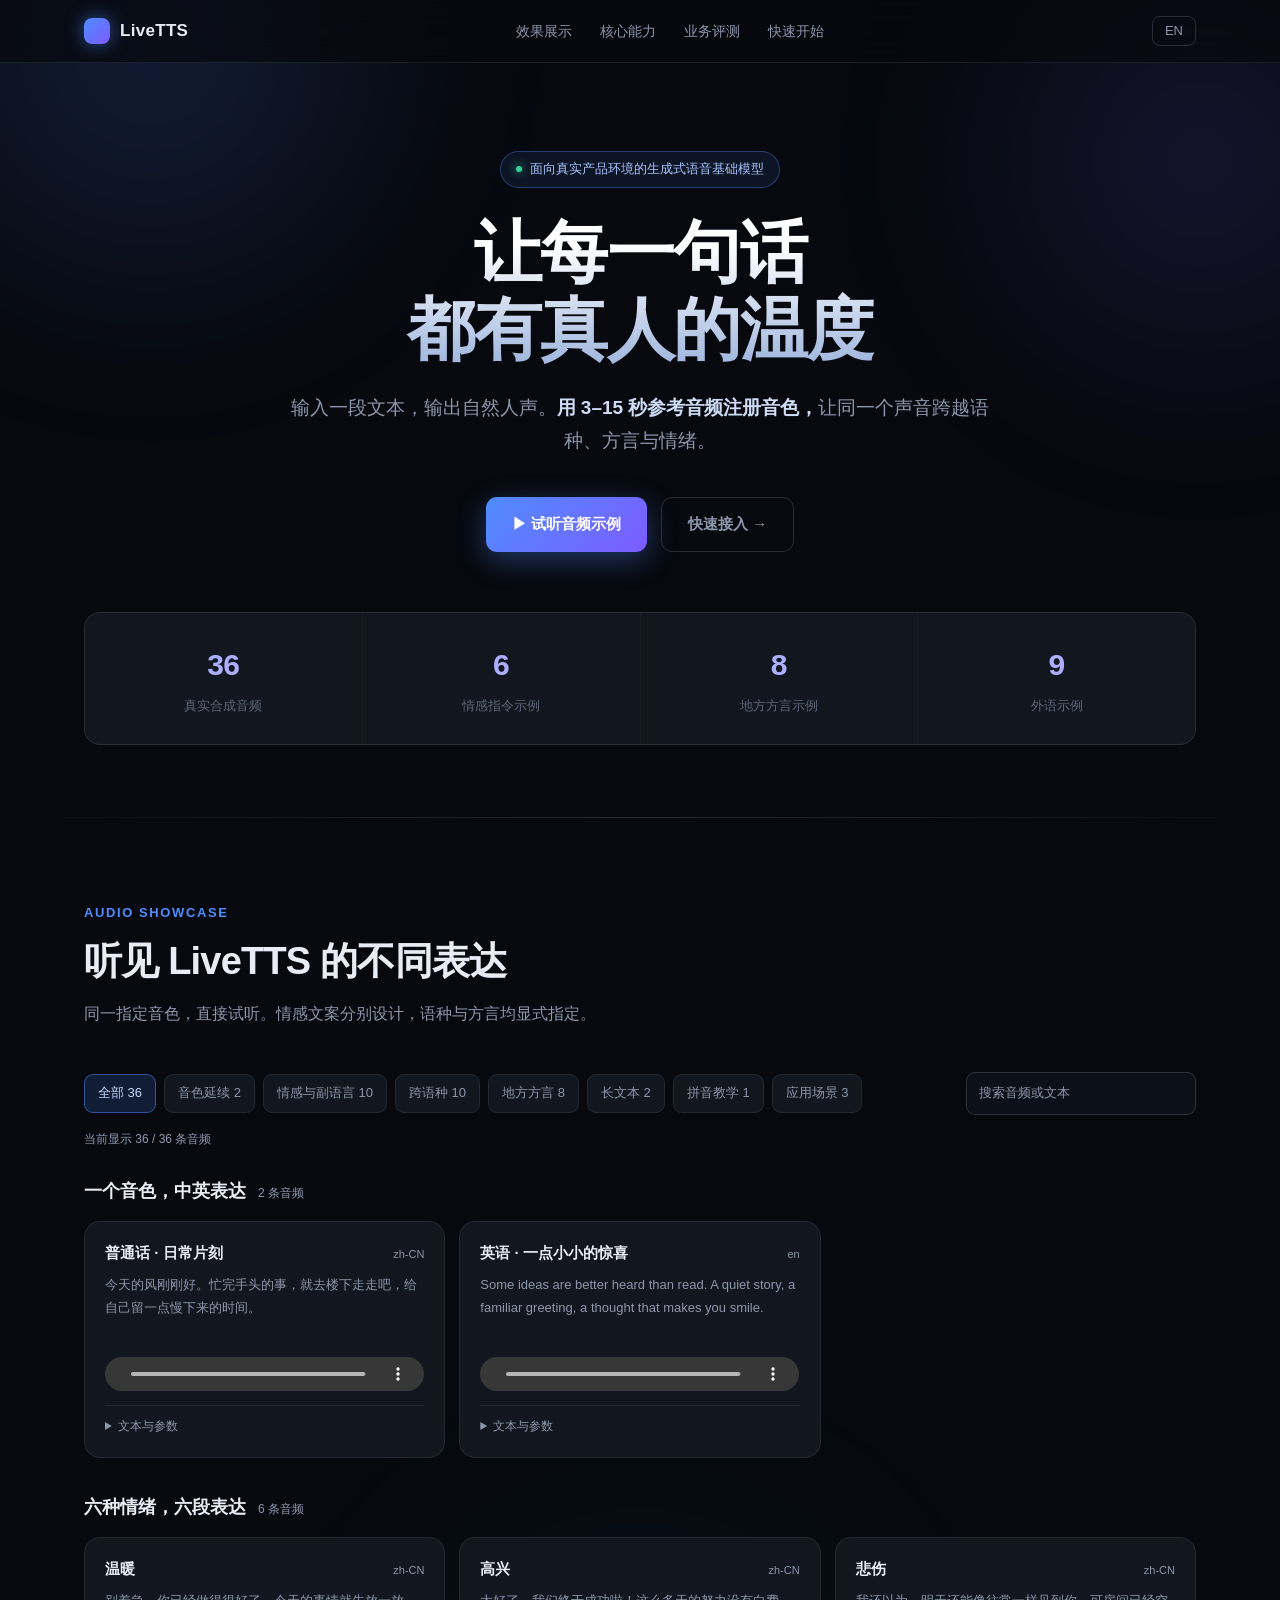
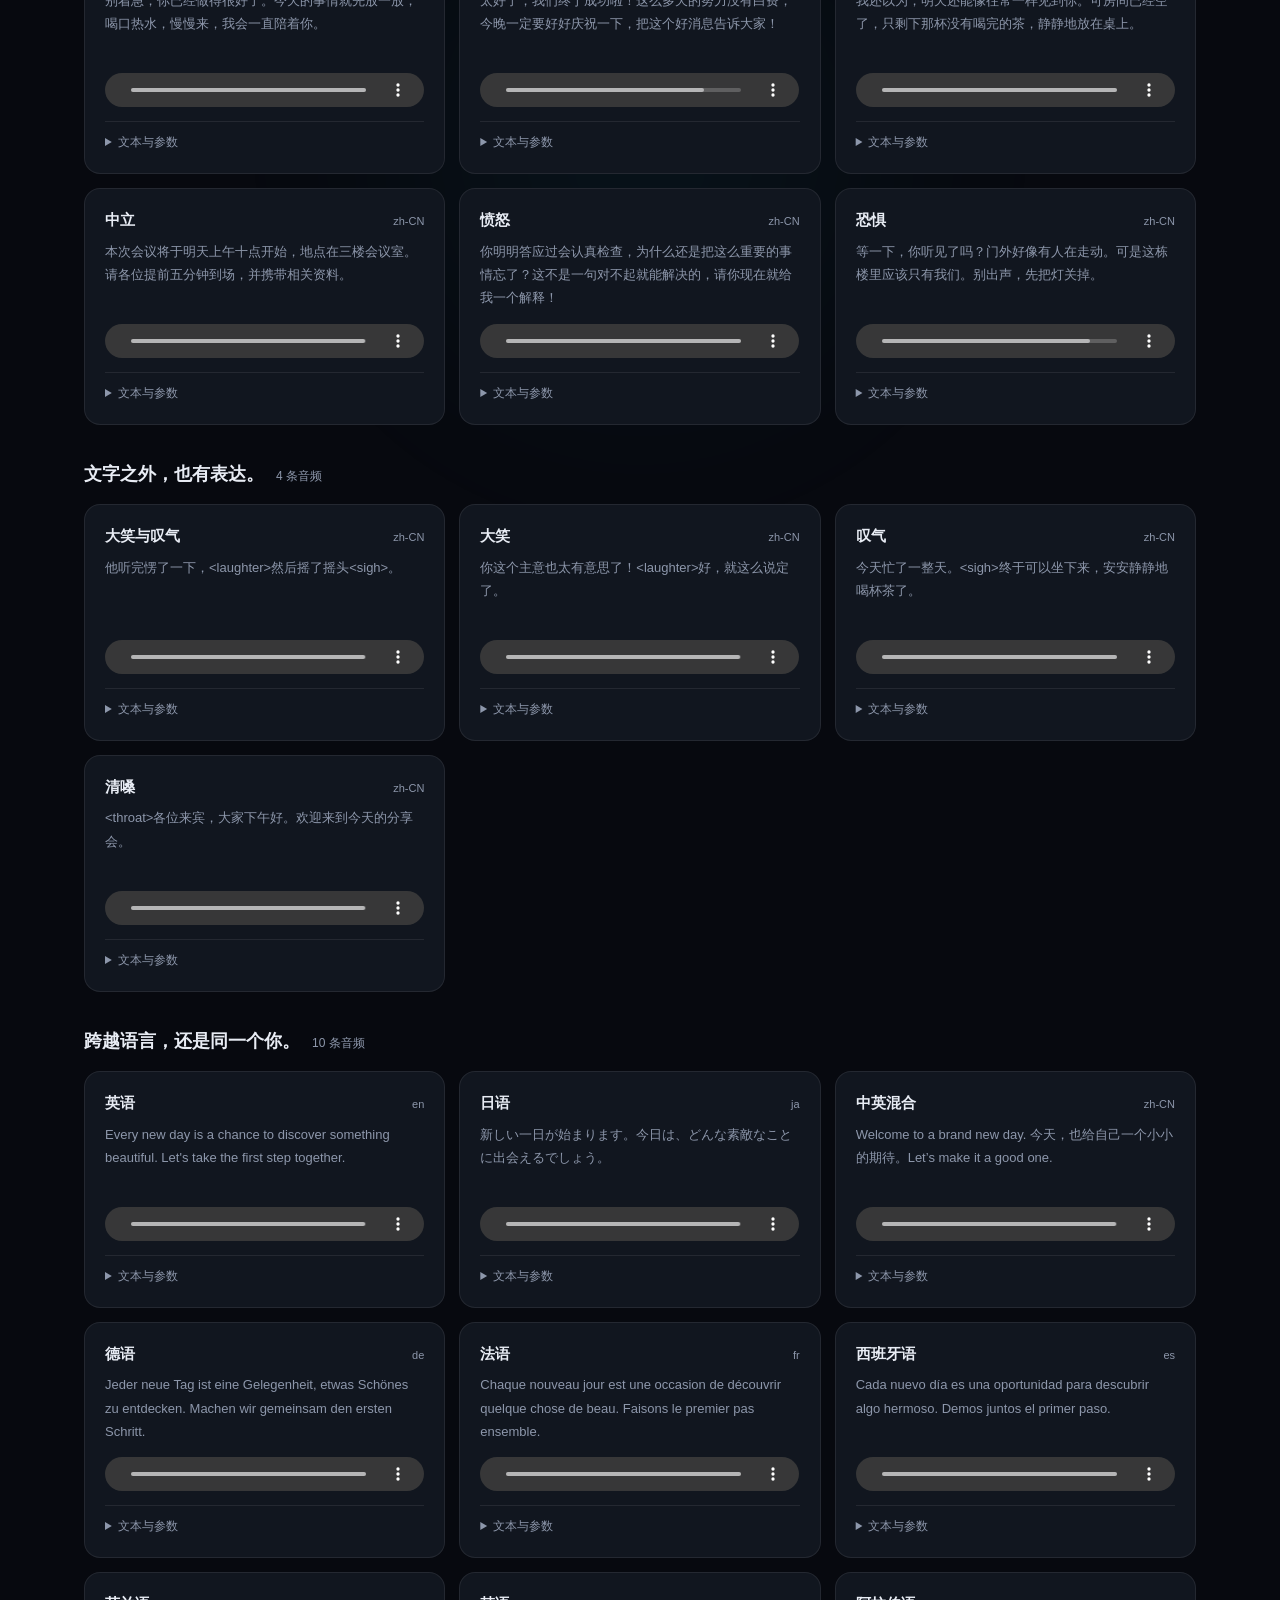
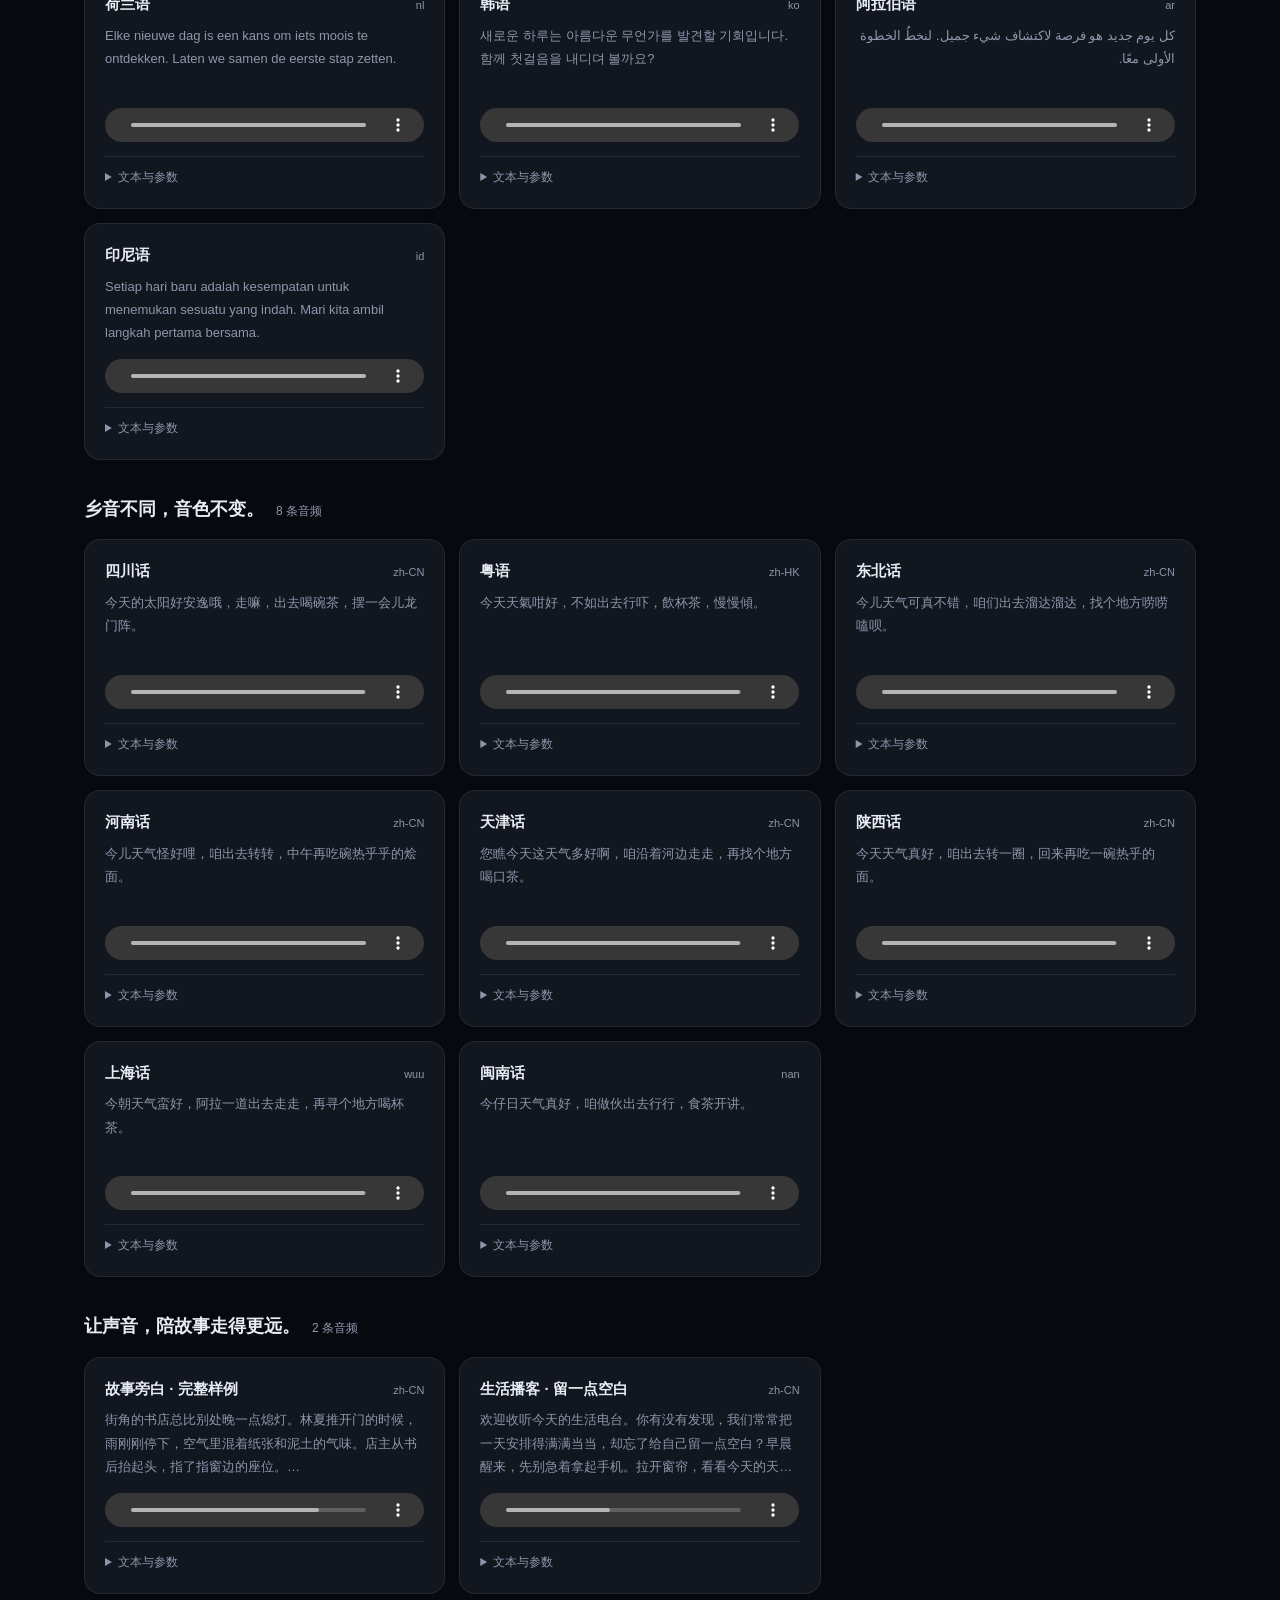
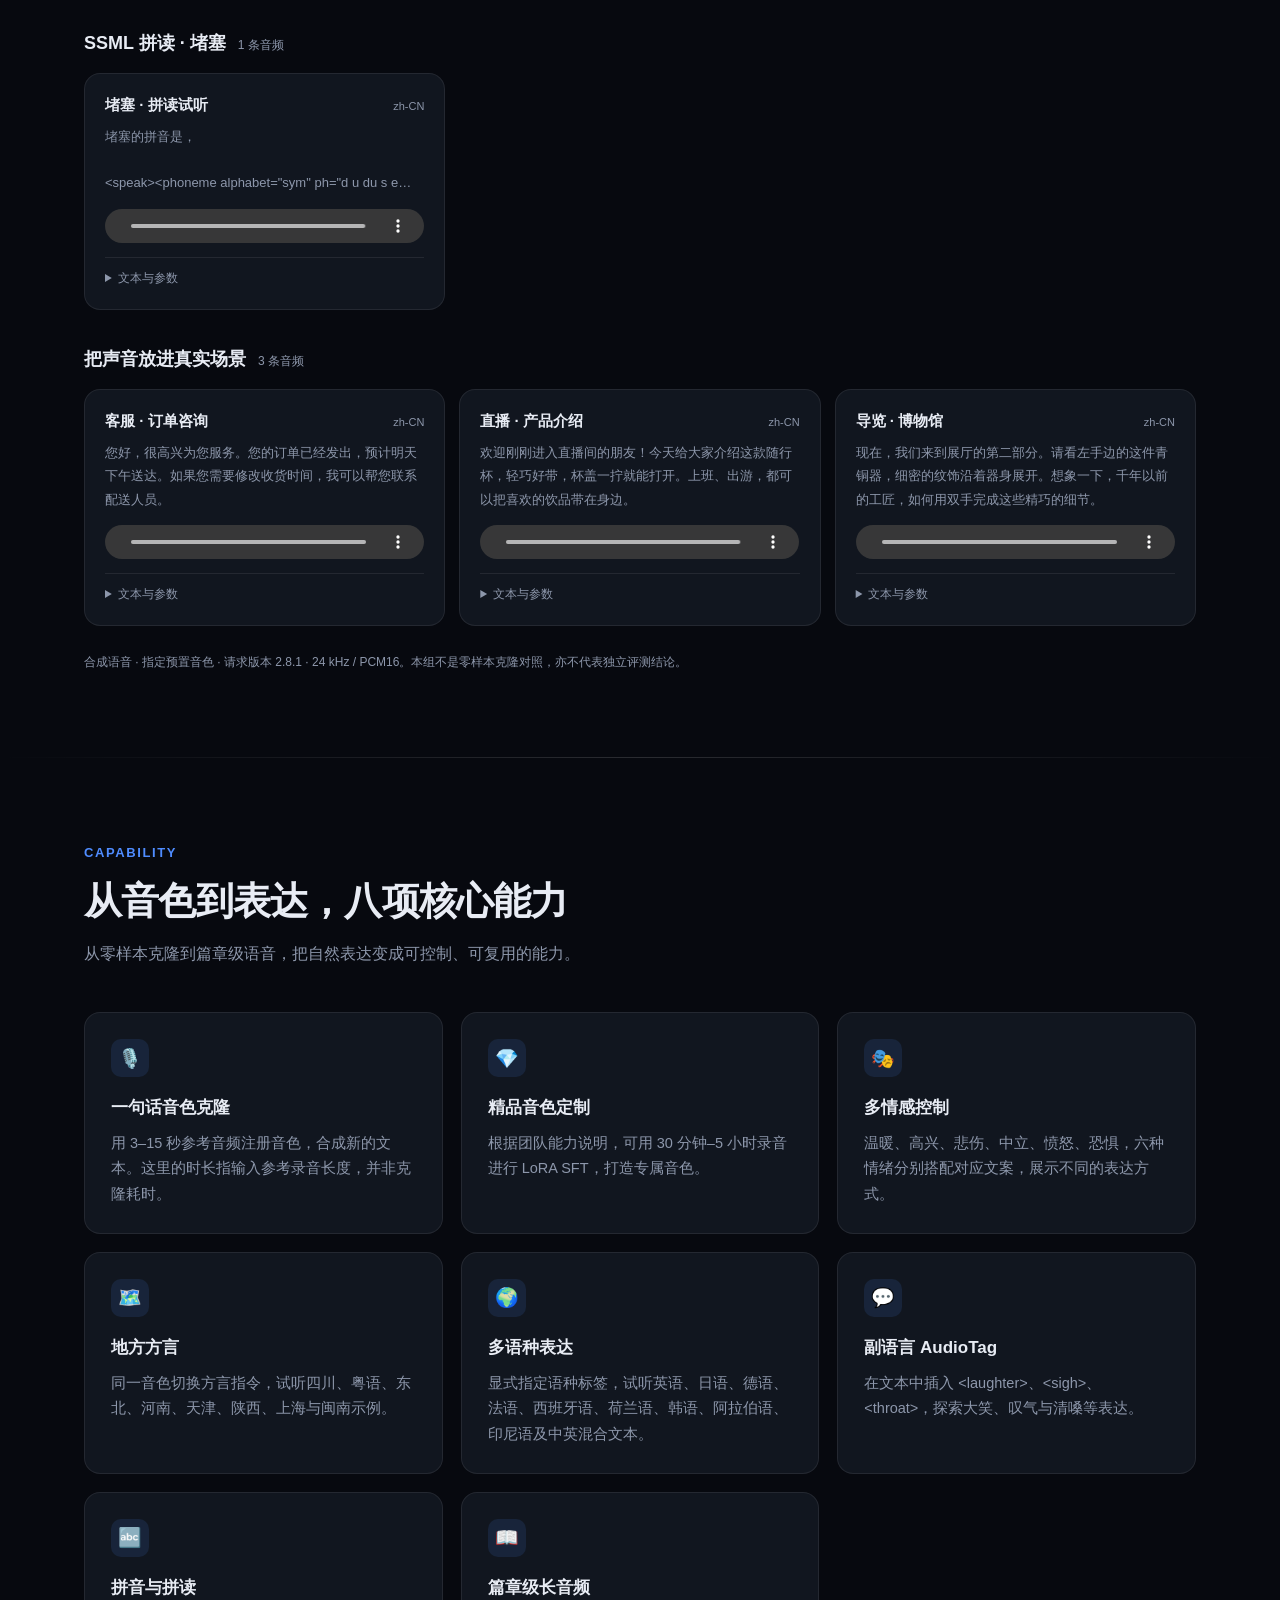
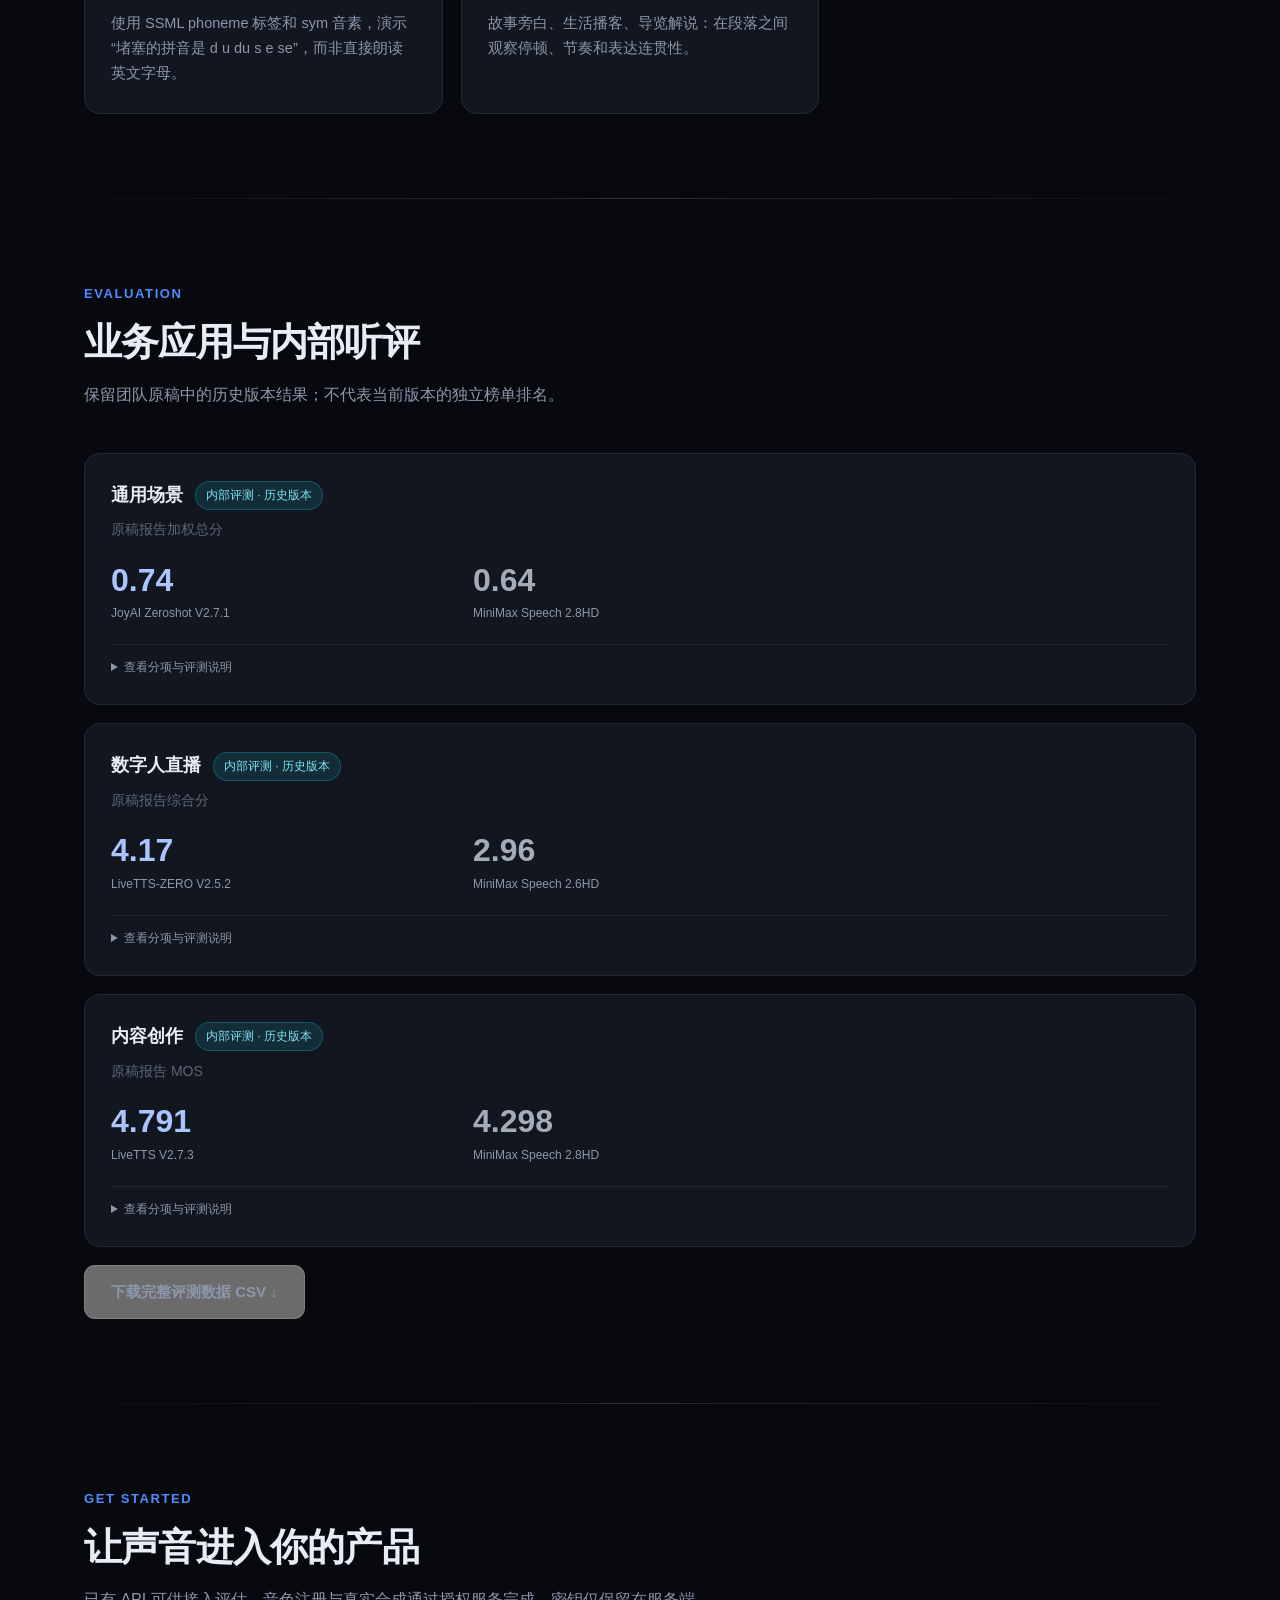
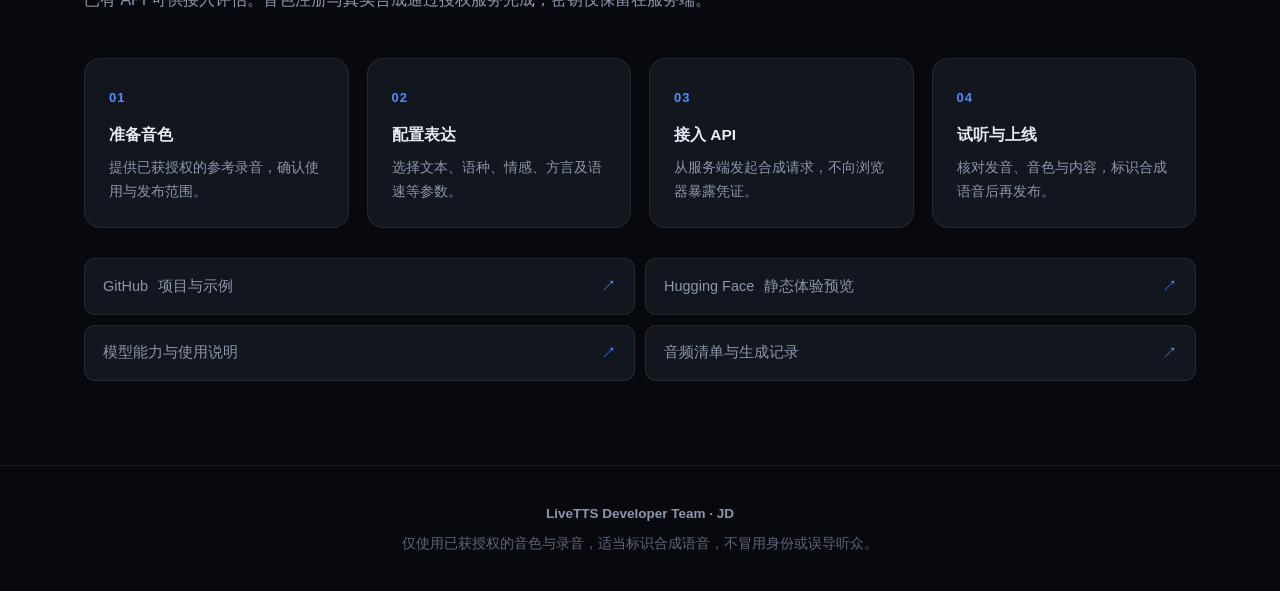
==== commit 418d774d: "Update LiveTTS showcase content and management tools" ====
--- a/livetts-github/index.html
+++ b/livetts-github/index.html
@@ -7,10 +7,10 @@
   <meta name="description" content="LiveTTS 生成式语音基础模型：试听多情感、多语种、地方方言与长文本语音样例。">
   <title>LiveTTS · 生成式语音基础模型</title>
   <link rel="icon" href="./assets/favicon.svg" type="image/svg+xml">
-  <link rel="stylesheet" href="./assets/style.css">
-  <script src="./site.config.js" defer></script>
-  <script src="./data.js" defer></script>
-  <script src="./assets/app.js" defer></script>
+  <link rel="stylesheet" href="./assets/style.css?v=c1af61ab3d33">
+  <script src="./site.config.js?v=c1af61ab3d33" defer></script>
+  <script src="./data.js?v=c1af61ab3d33" defer></script>
+  <script src="./assets/app.js?v=c1af61ab3d33" defer></script>
 </head>
 <body id="top">
   <a class="skip-link" href="#demo" data-i18n="skip">跳到音频示例</a>
@@ -51,7 +51,7 @@
         <div class="sec-head">
           <div class="sec-tag">Audio Showcase</div>
           <h2 data-i18n="demoTitle">听见 LiveTTS 的不同表达</h2>
-          <p class="sec-desc" data-i18n="demoDescription">同一配置音色，直接试听。情感、语言和方言标签对应实际合成请求。</p>
+          <p class="sec-desc" data-i18n="demoDescription">同一指定音色，直接试听。情感文案分别设计，语种与方言均显式指定。</p>
         </div>
         <div class="sample-toolbar">
           <div class="filters" id="sample-filters" role="group" aria-label="Audio categories"></div>
@@ -60,7 +60,7 @@
         <p class="sample-status" id="sample-status" role="status"></p>
         <div id="sample-list"></div>
         <noscript><p class="callout">请启用 JavaScript 试听分类音频，或访问 <a href="./assets/audio/GENERATION.md">音频文件清单</a>。Enable JavaScript to browse the audio showcase.</p></noscript>
-        <p class="sample-note" data-i18n="sampleNote">合成语音 · 请求版本 2.8.1 · 24 kHz / PCM16。未公开原始参考录音；示例不代表独立评测结论。</p>
+        <p class="sample-note" data-i18n="sampleNote">合成语音 · 指定预置音色 · 请求版本 2.8.1 · 24 kHz / PCM16。本组不是零样本克隆对照，亦不代表独立评测结论。</p>
       </div>
     </section>
     <div class="divider"></div>
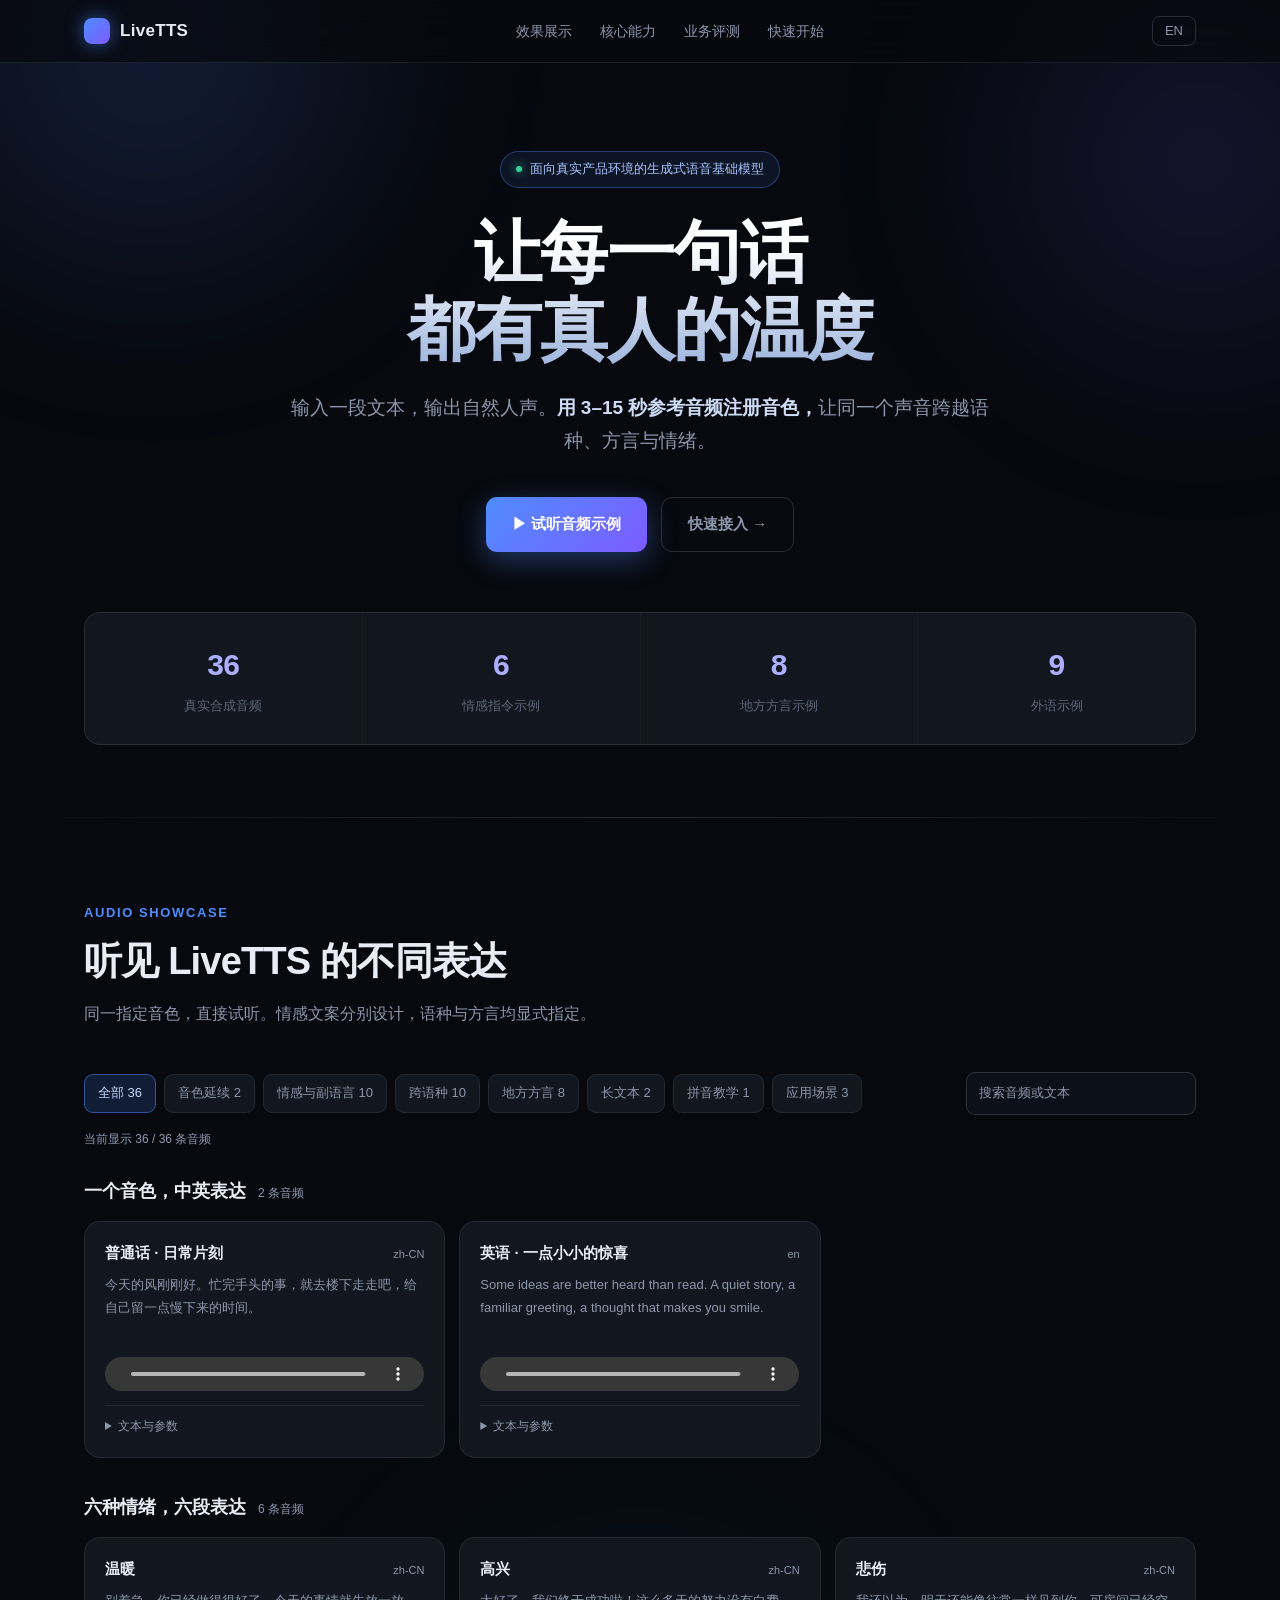
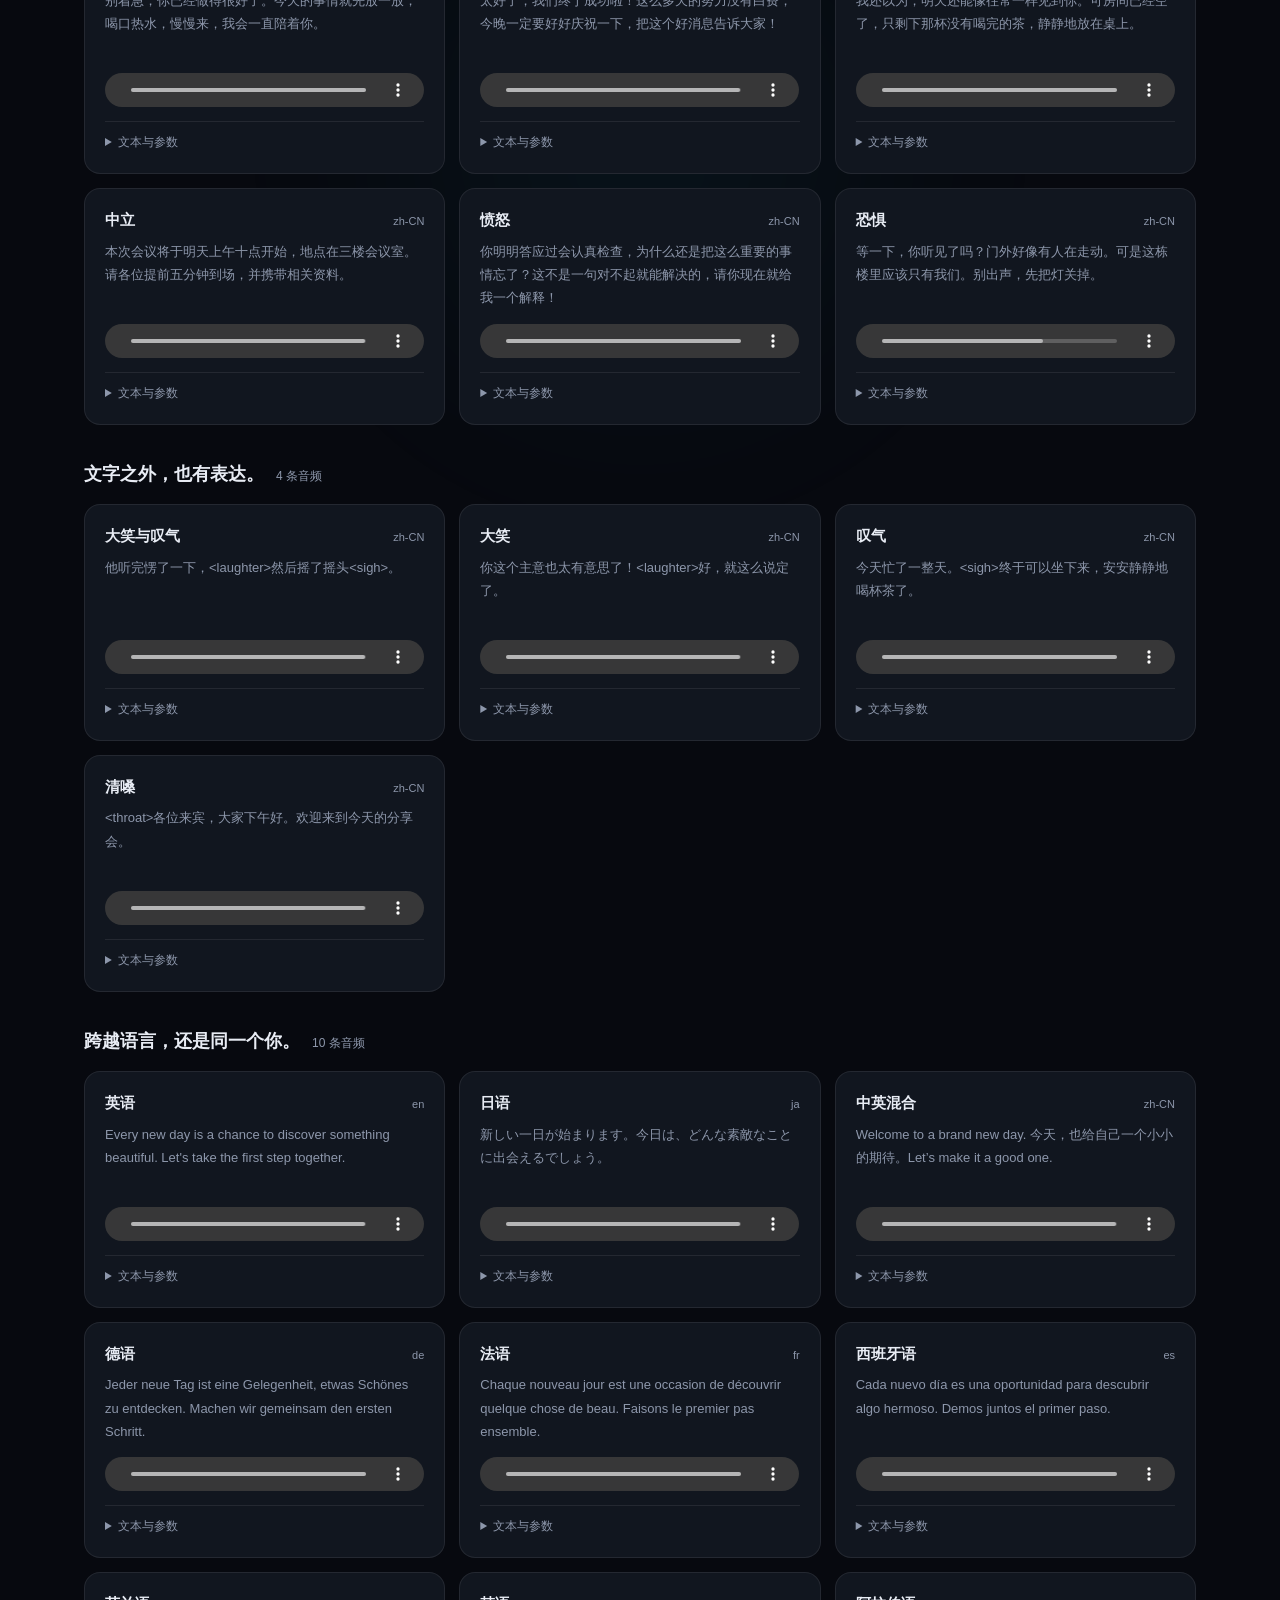
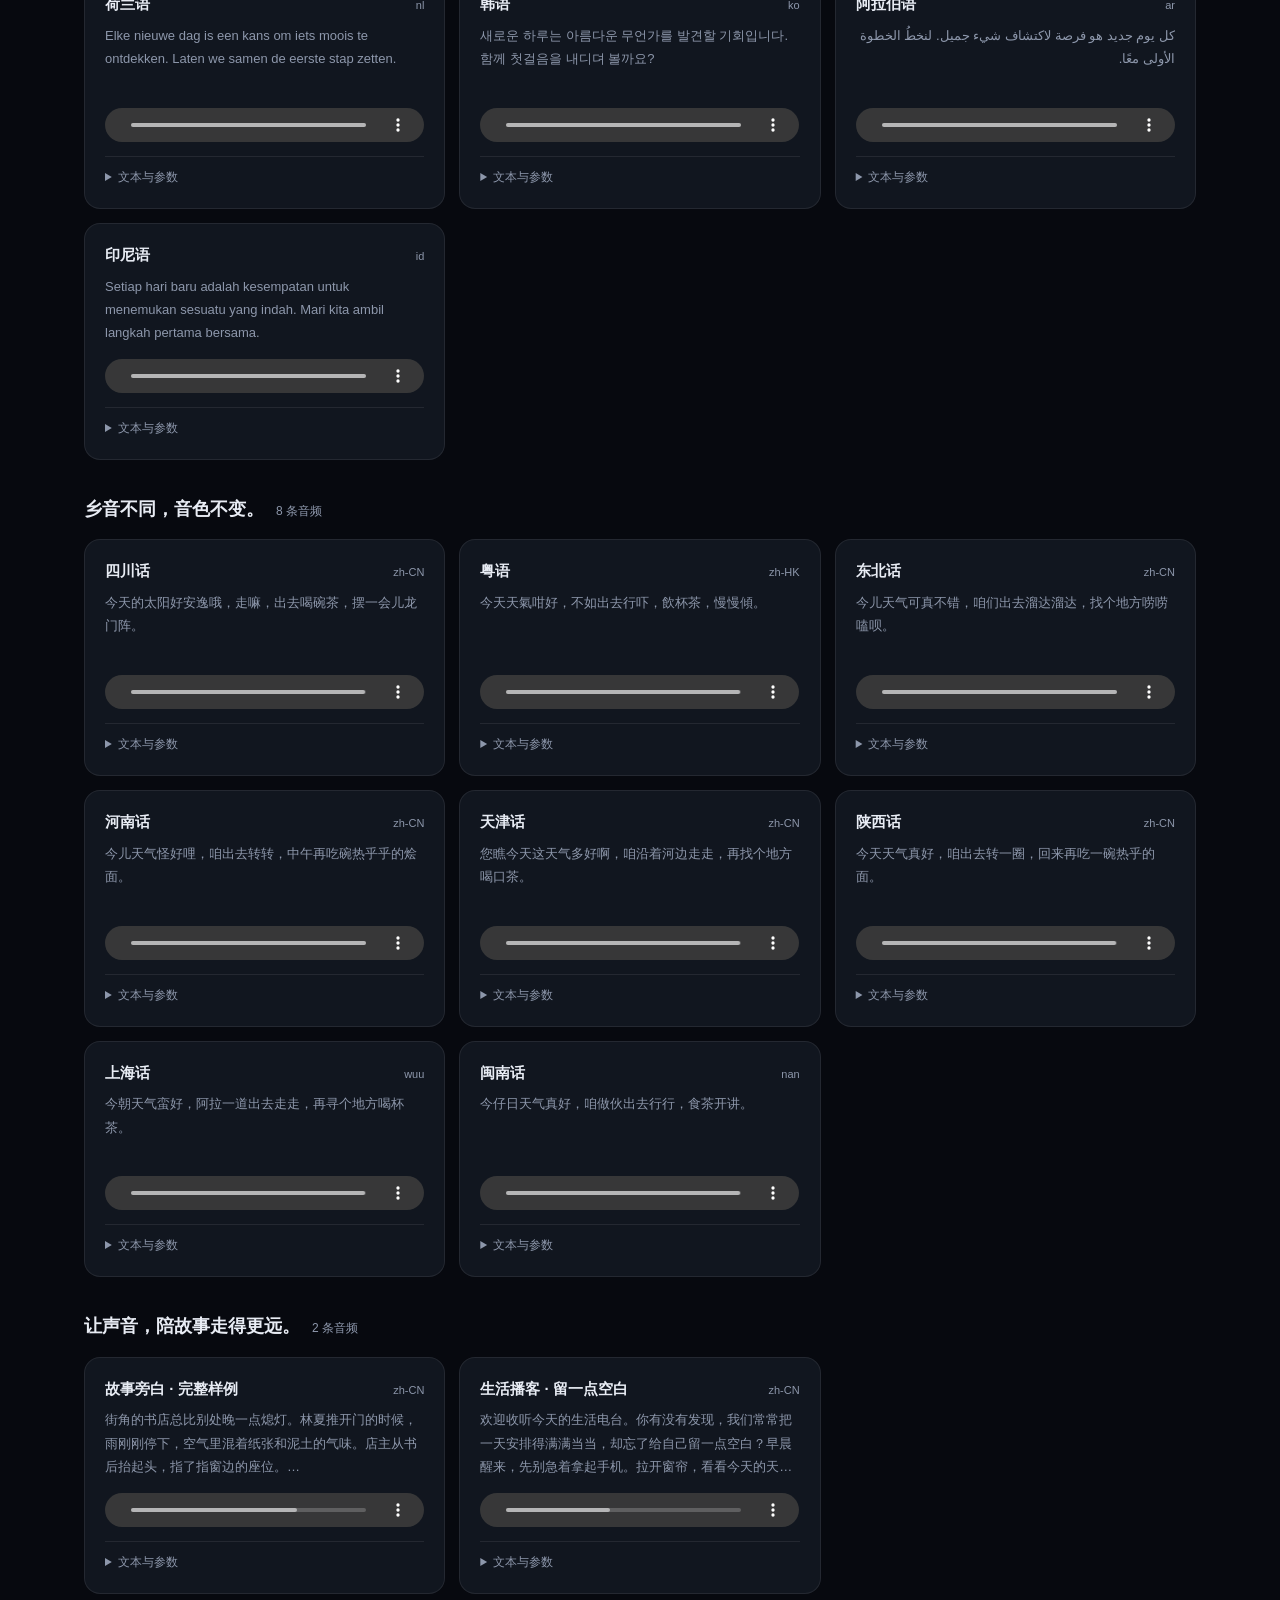
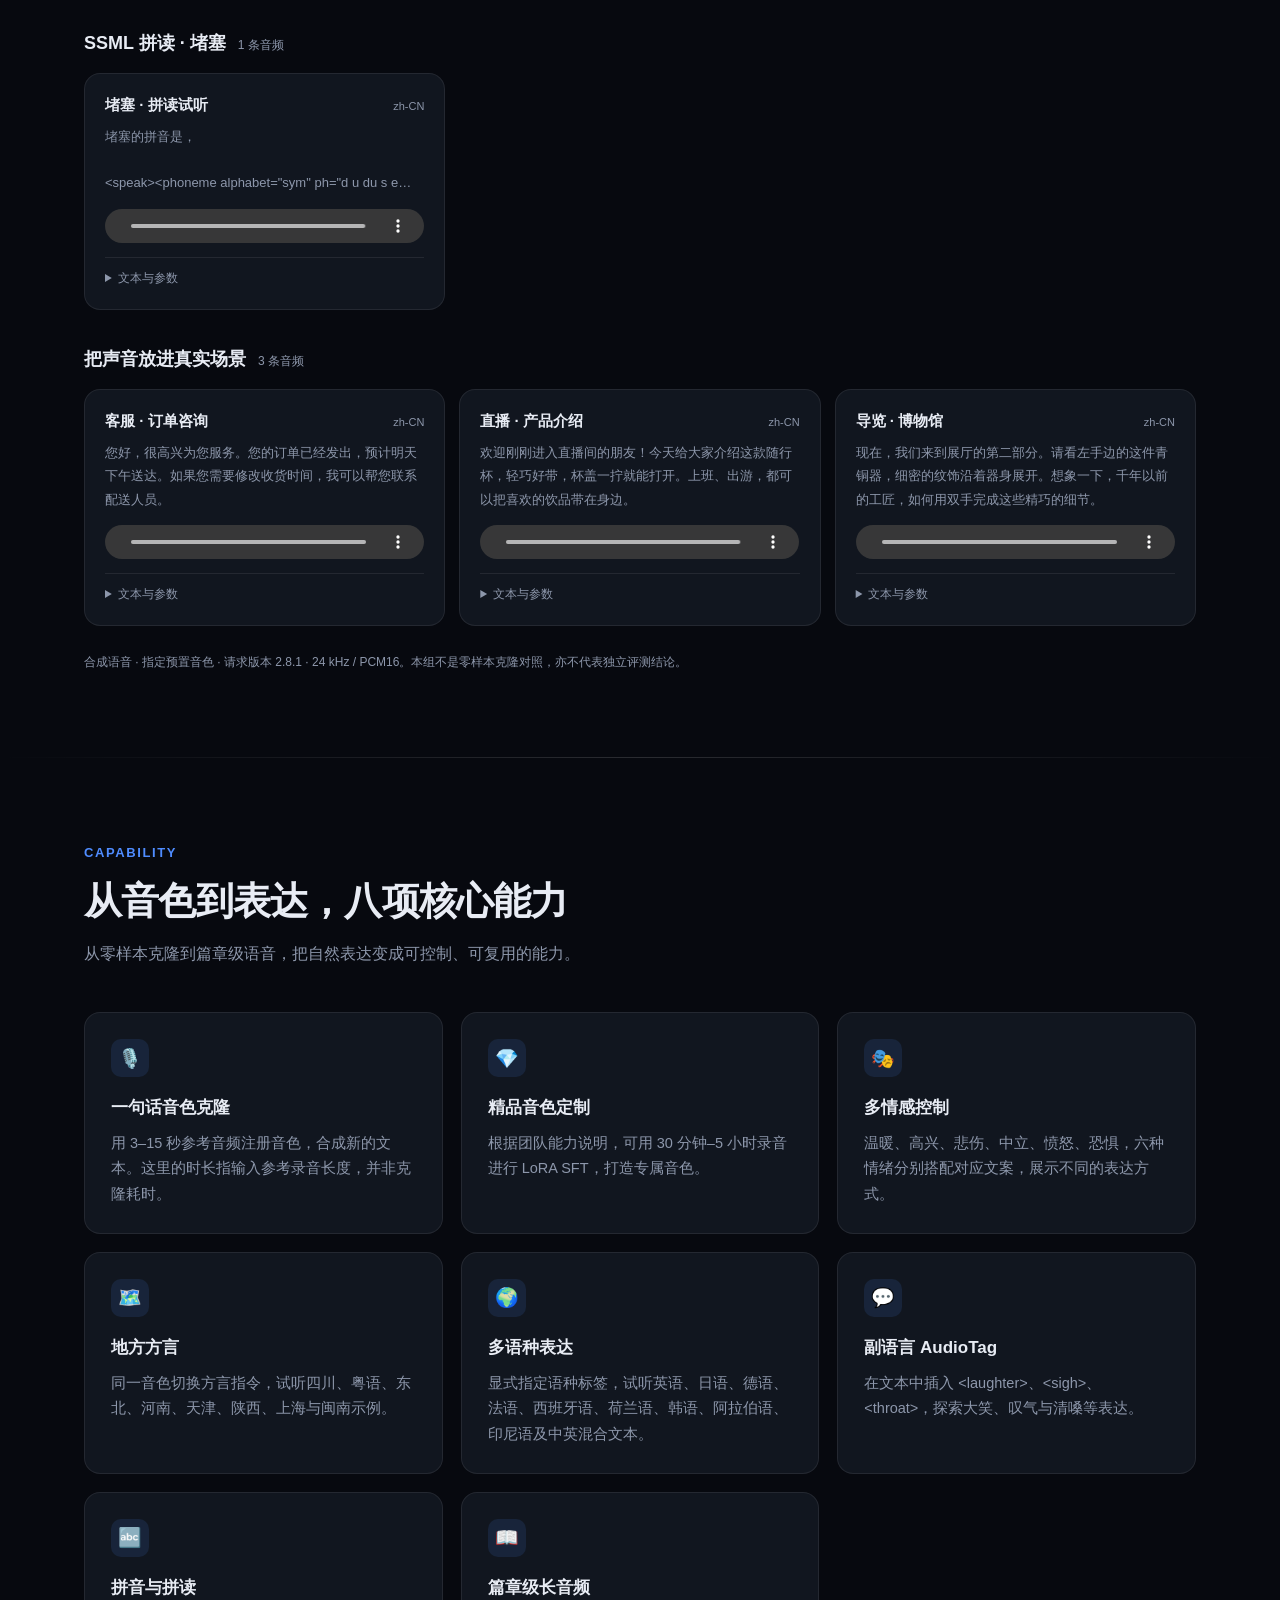
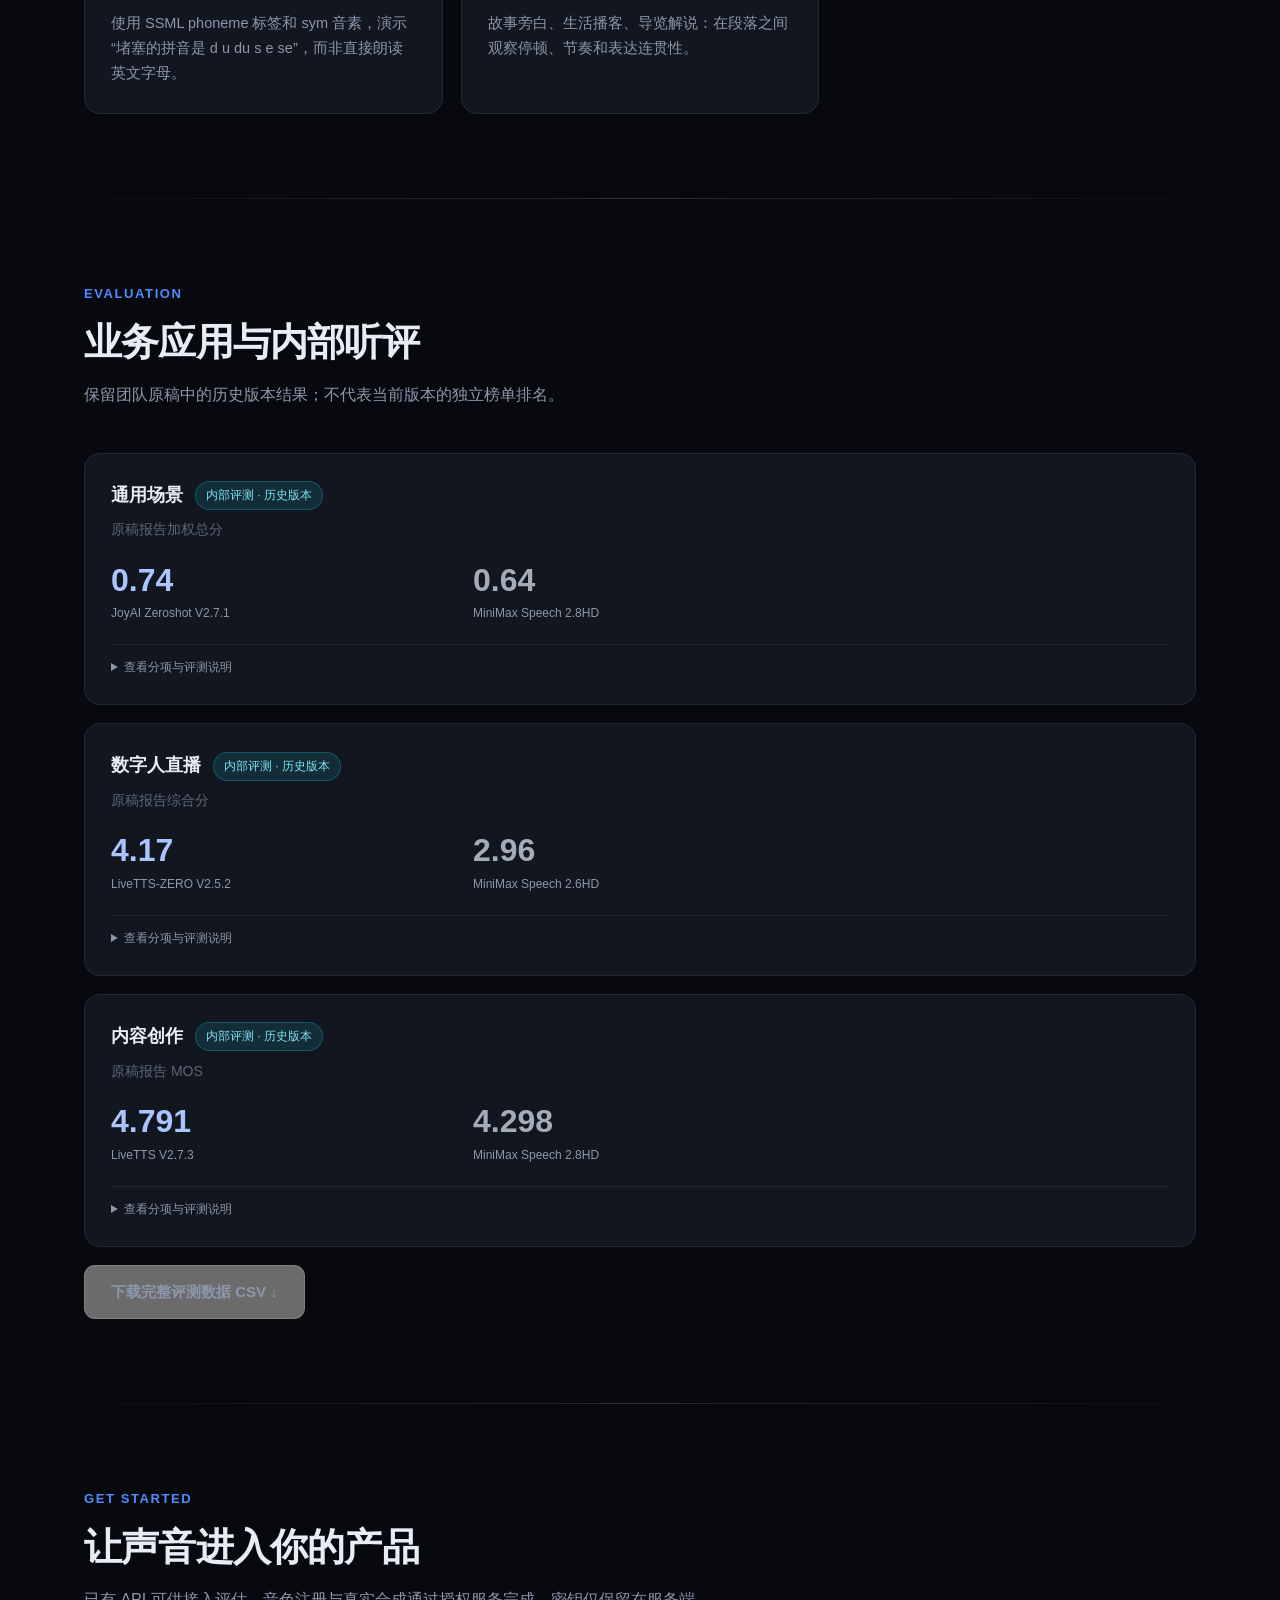
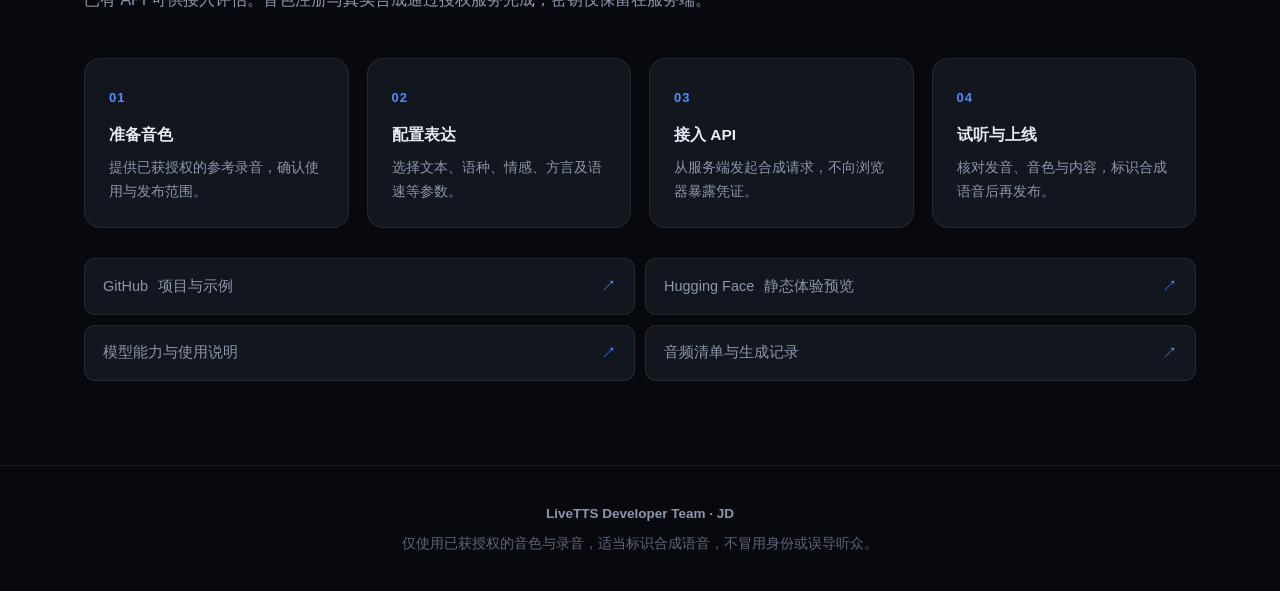
==== commit 12e3b04b: "Update LiveTTS showcase content and management tools" ====
--- a/livetts-github/index.html
+++ b/livetts-github/index.html
@@ -7,10 +7,10 @@
   <meta name="description" content="LiveTTS 生成式语音基础模型：试听多情感、多语种、地方方言与长文本语音样例。">
   <title>LiveTTS · 生成式语音基础模型</title>
   <link rel="icon" href="./assets/favicon.svg" type="image/svg+xml">
-  <link rel="stylesheet" href="./assets/style.css?v=c1af61ab3d33">
-  <script src="./site.config.js?v=c1af61ab3d33" defer></script>
-  <script src="./data.js?v=c1af61ab3d33" defer></script>
-  <script src="./assets/app.js?v=c1af61ab3d33" defer></script>
+  <link rel="stylesheet" href="./assets/style.css?v=876a33a17cf6">
+  <script src="./site.config.js?v=876a33a17cf6" defer></script>
+  <script src="./data.js?v=876a33a17cf6" defer></script>
+  <script src="./assets/app.js?v=876a33a17cf6" defer></script>
 </head>
 <body id="top">
   <a class="skip-link" href="#demo" data-i18n="skip">跳到音频示例</a>
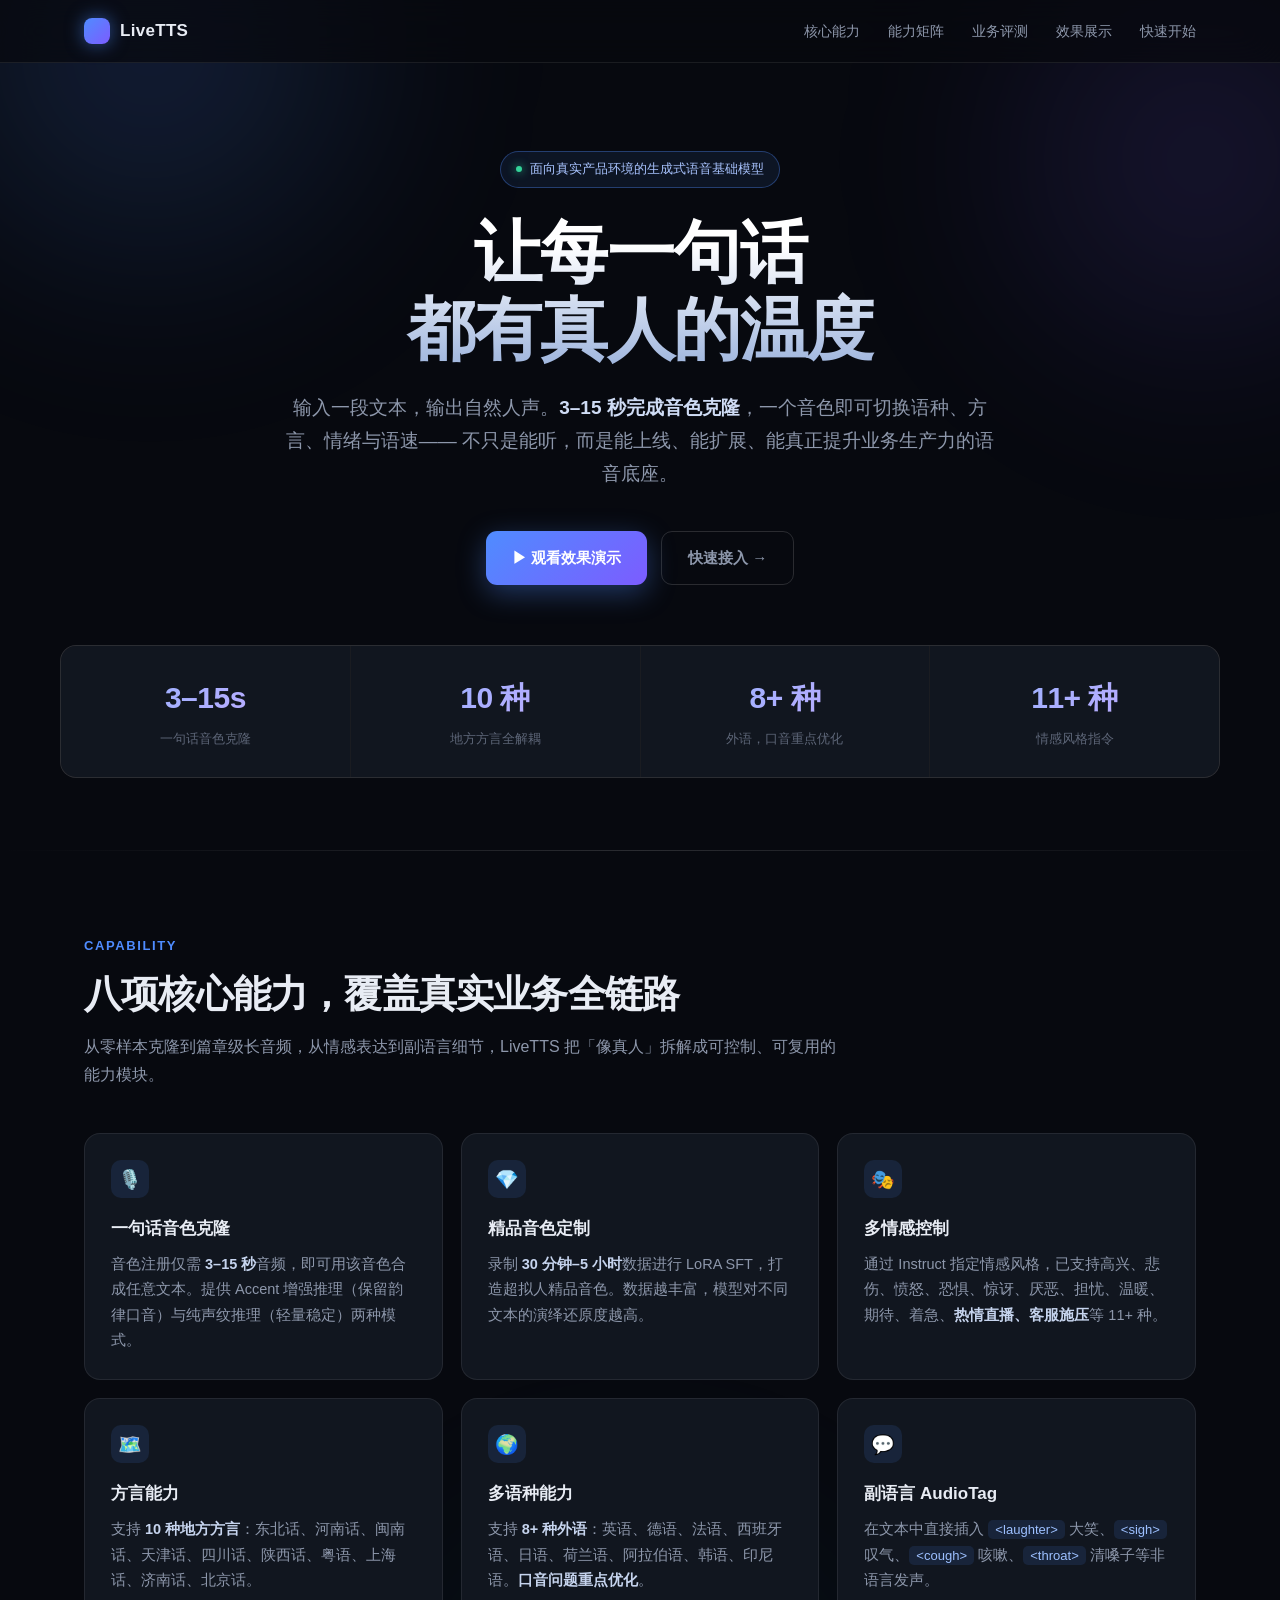
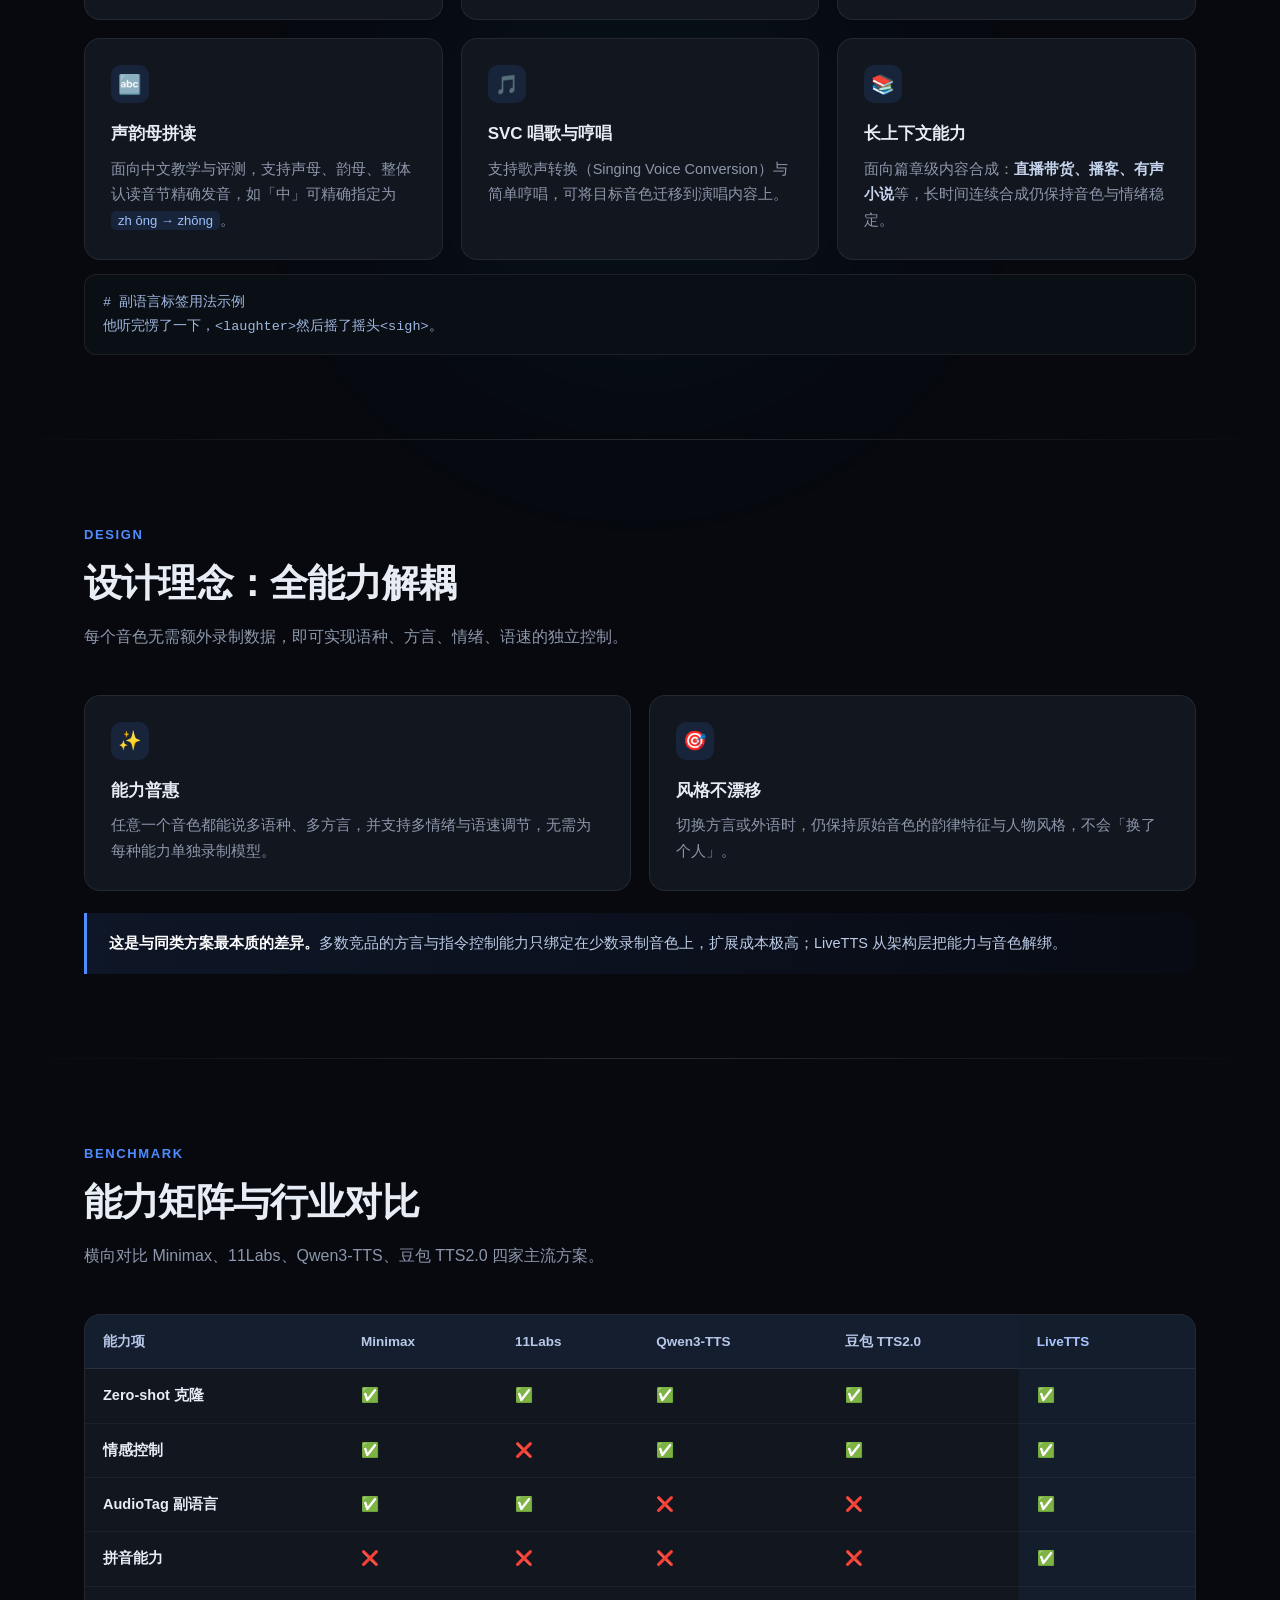
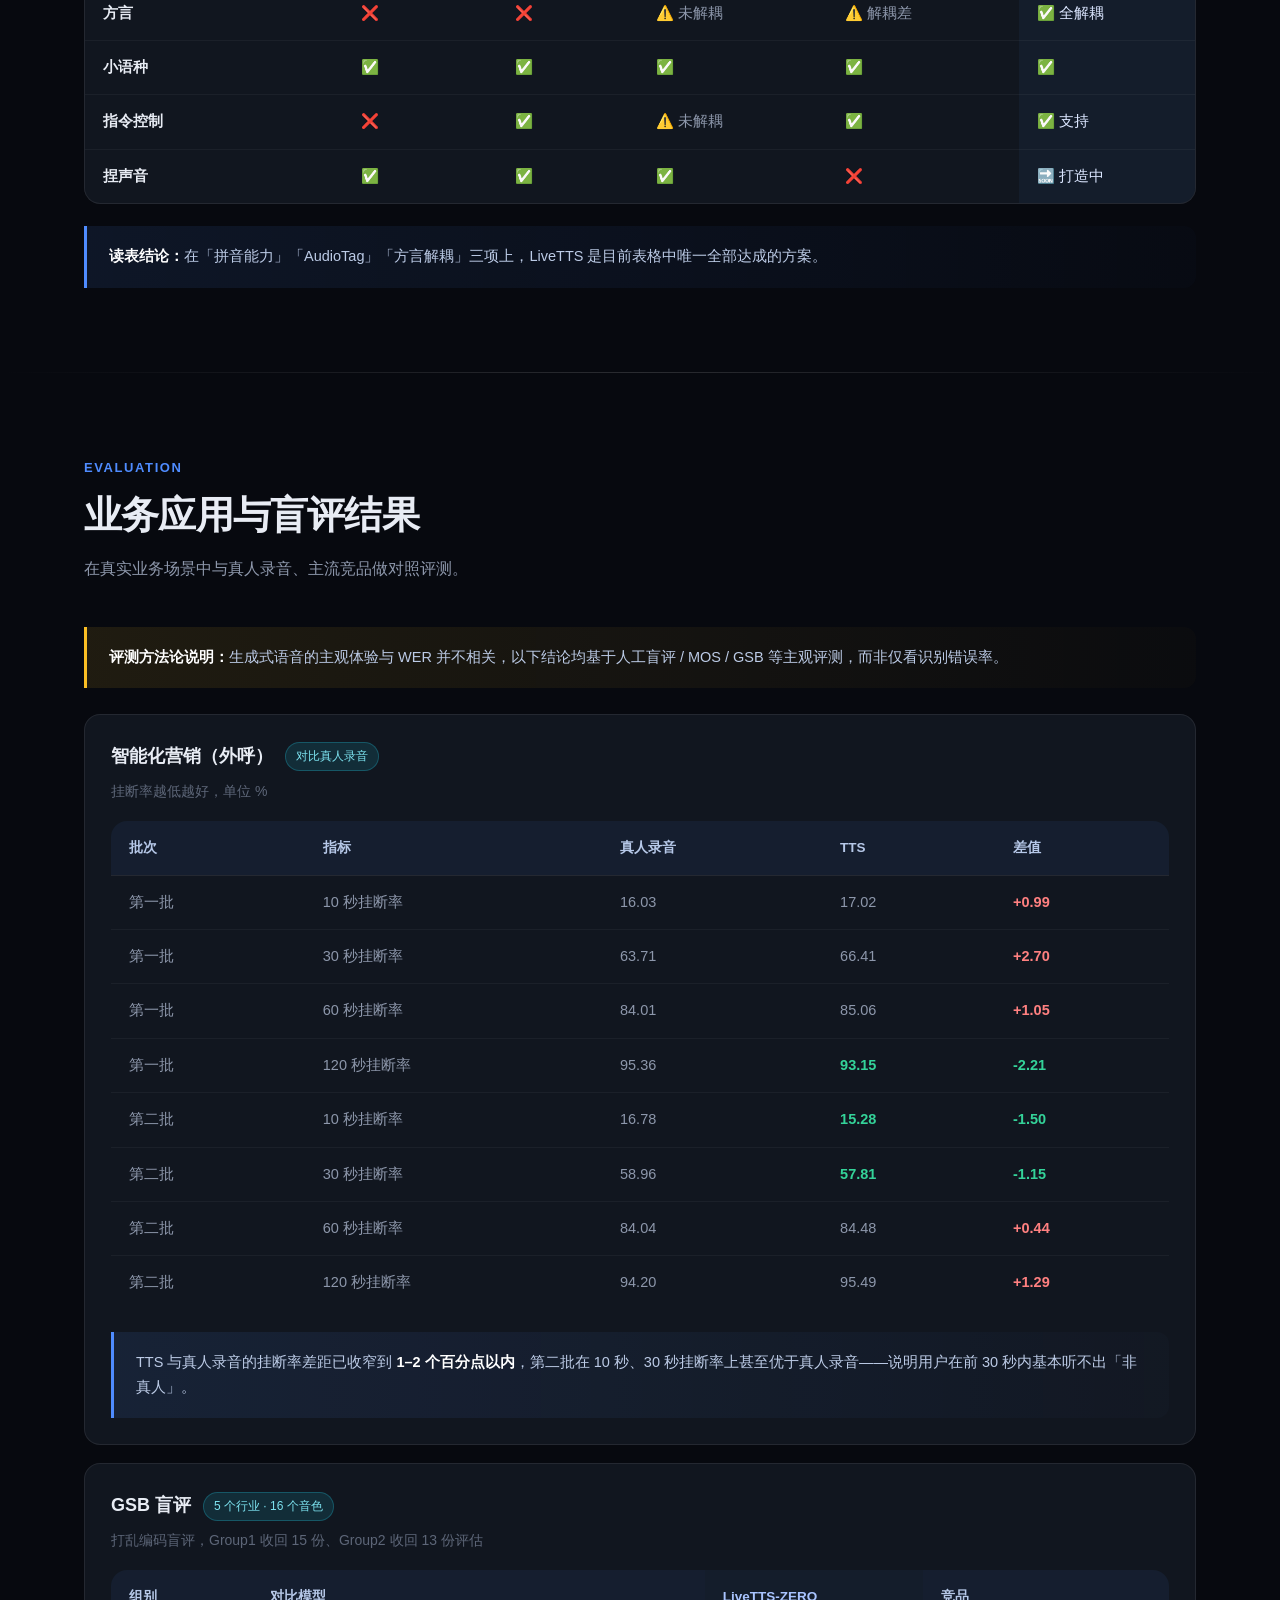
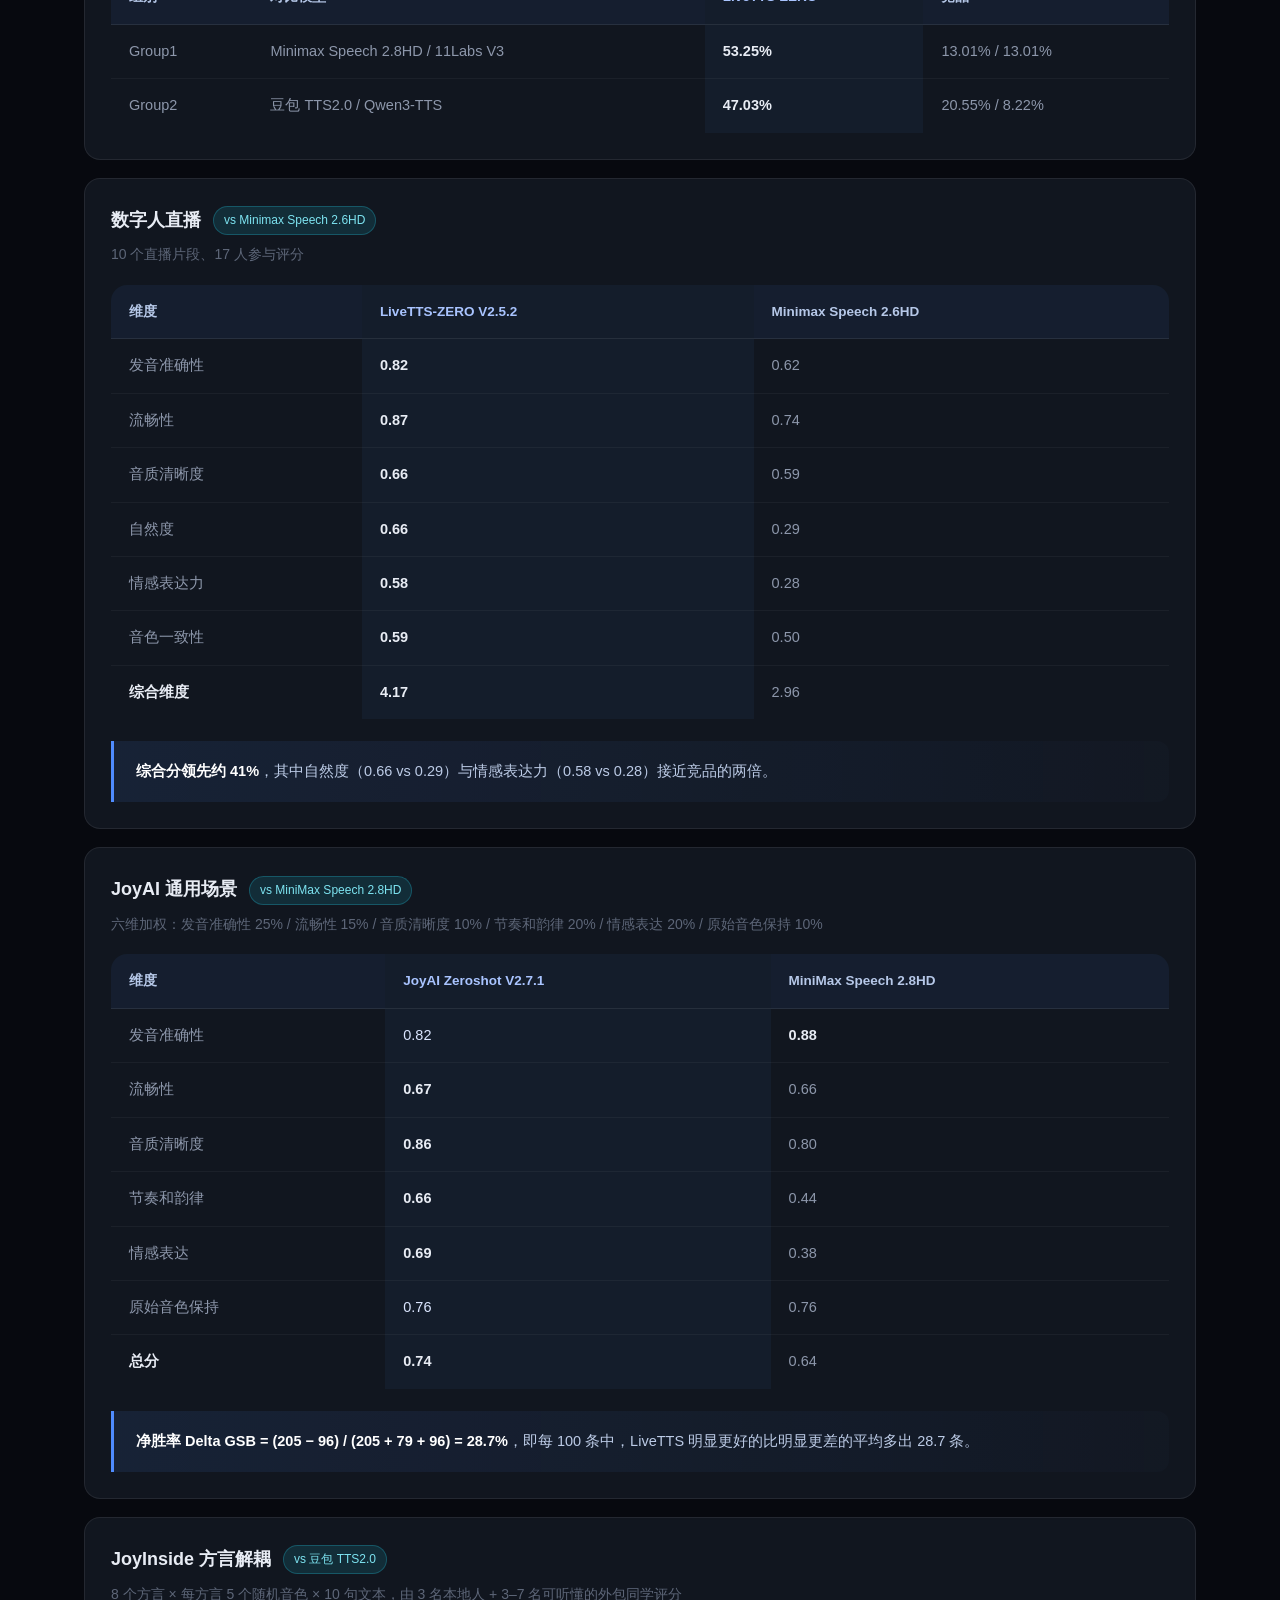
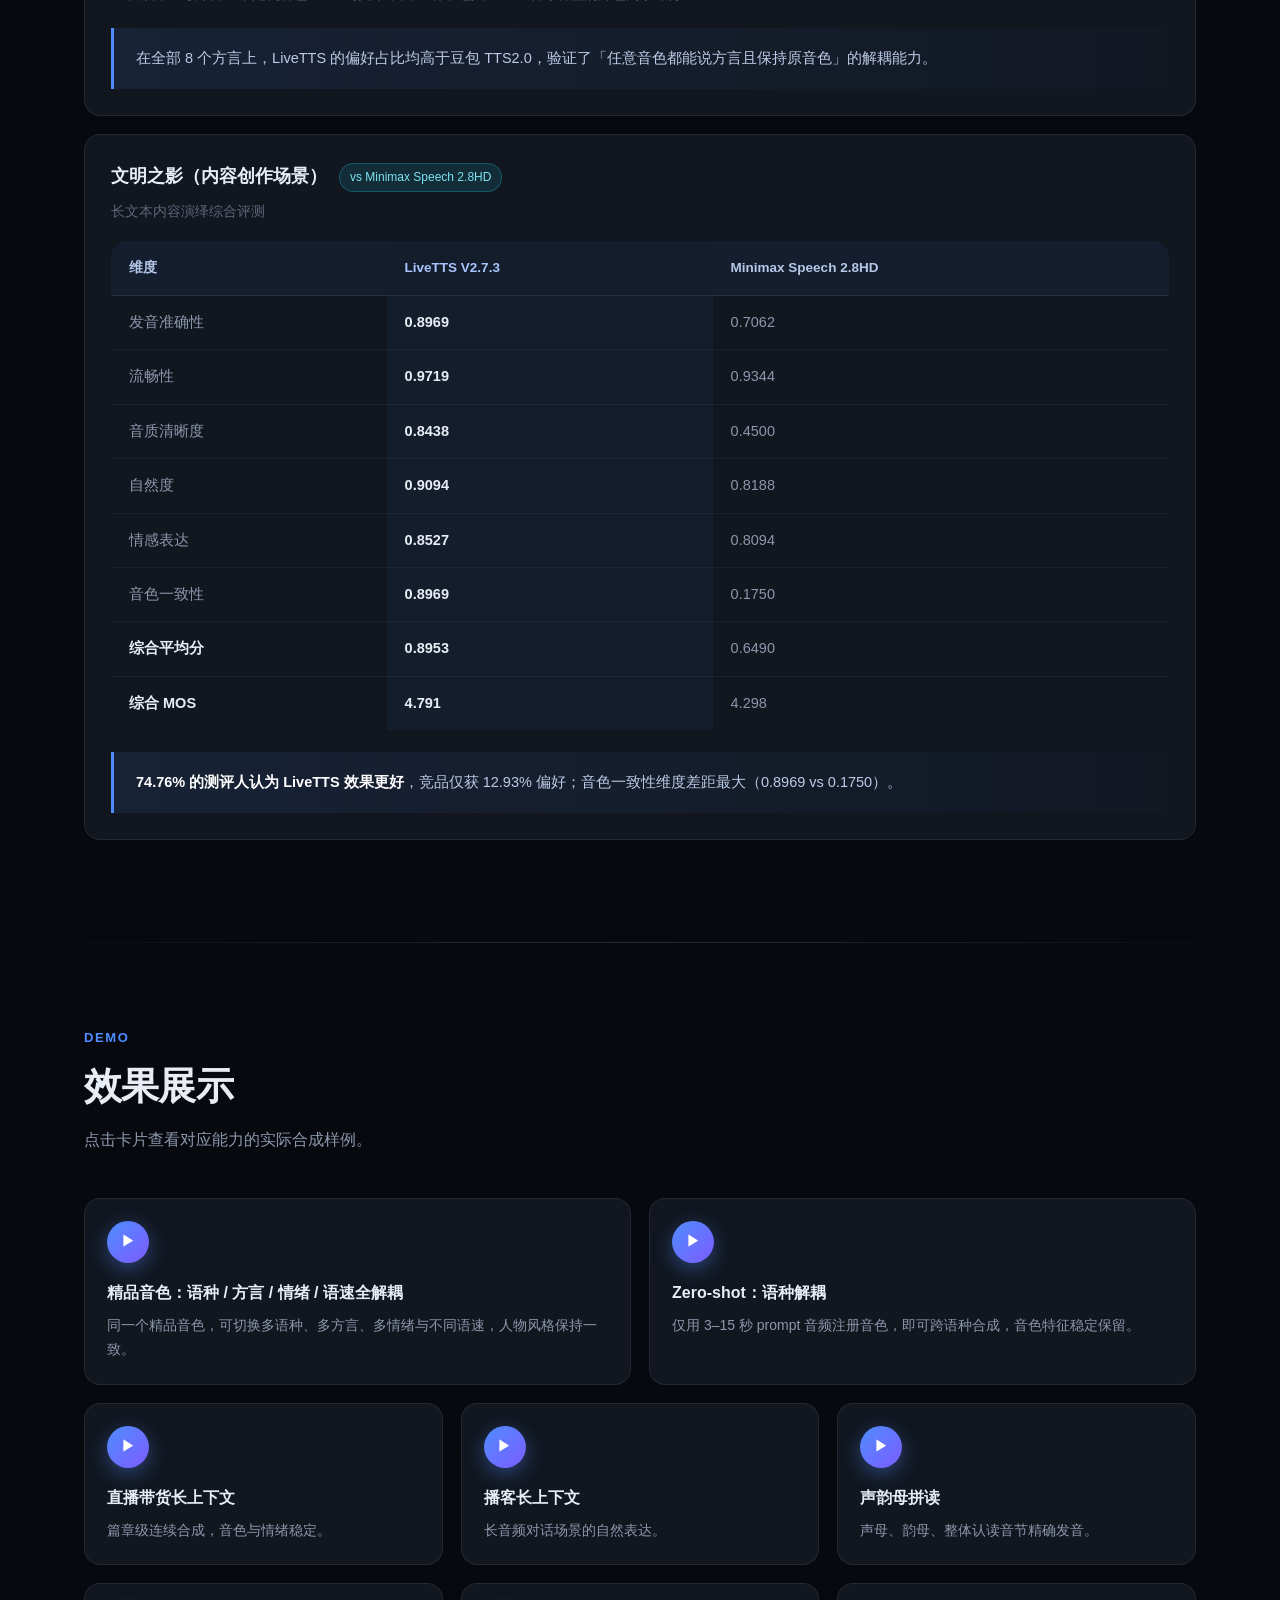
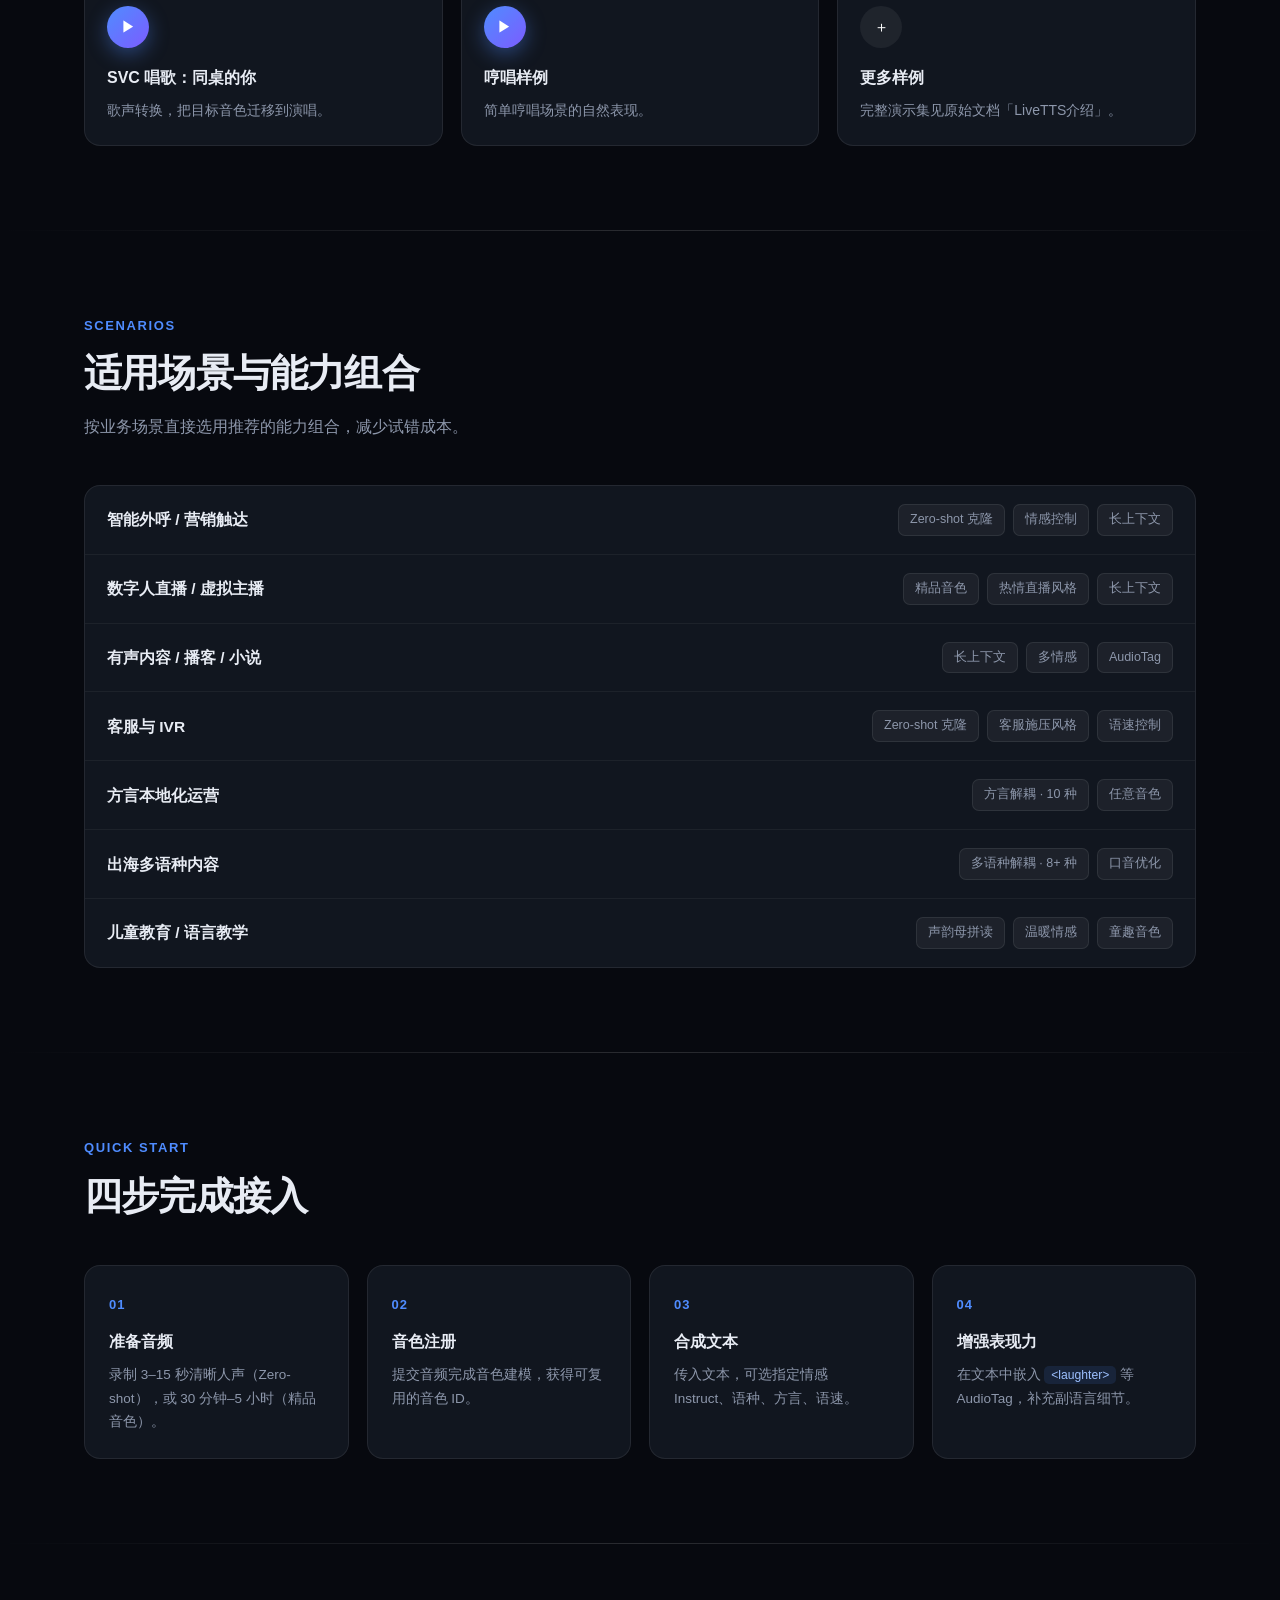
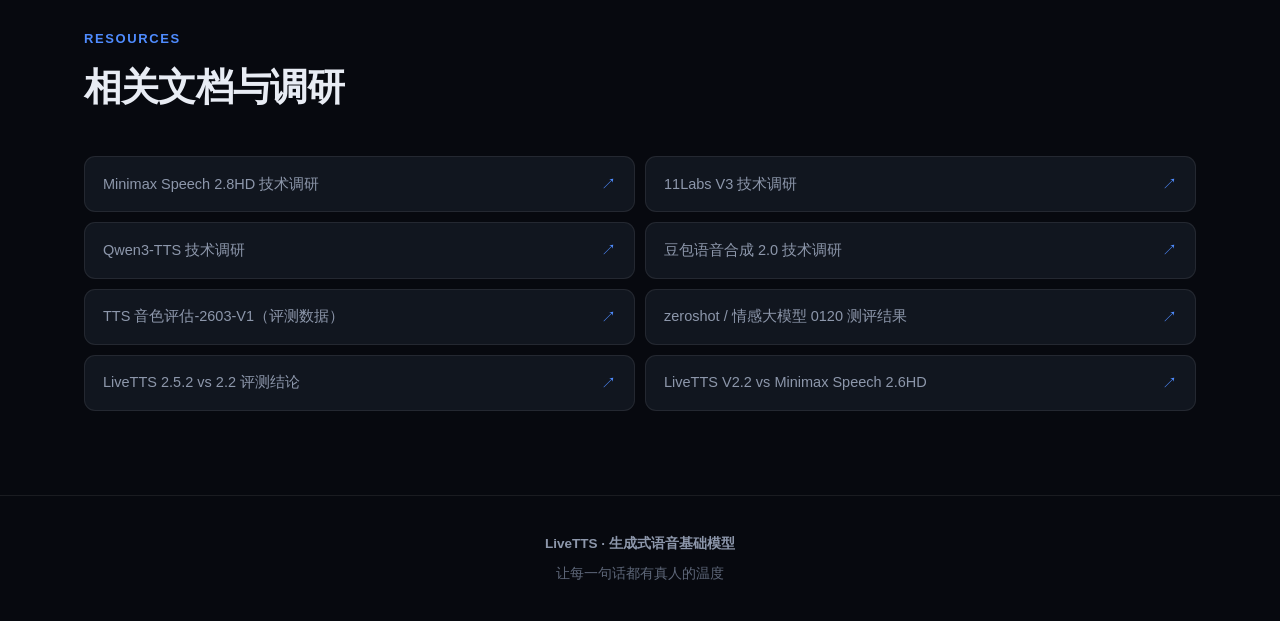
==== commit 7be74eb8: "Update LiveTTS showcase content and management tools" ====
--- a/livetts-github/index.html
+++ b/livetts-github/index.html
@@ -1,99 +1,459 @@
 <!DOCTYPE html>
 <html lang="zh-CN">
 <head>
-  <meta charset="UTF-8">
-  <meta name="viewport" content="width=device-width, initial-scale=1.0">
-  <meta name="theme-color" content="#07090f">
-  <meta name="description" content="LiveTTS 生成式语音基础模型：试听多情感、多语种、地方方言与长文本语音样例。">
-  <title>LiveTTS · 生成式语音基础模型</title>
-  <link rel="icon" href="./assets/favicon.svg" type="image/svg+xml">
-  <link rel="stylesheet" href="./assets/style.css?v=876a33a17cf6">
-  <script src="./site.config.js?v=876a33a17cf6" defer></script>
-  <script src="./data.js?v=876a33a17cf6" defer></script>
-  <script src="./assets/app.js?v=876a33a17cf6" defer></script>
+<meta charset="UTF-8">
+<meta name="viewport" content="width=device-width, initial-scale=1.0">
+<title>LiveTTS · 生成式语音基础模型</title>
+<link rel="stylesheet" href="./assets/style.css?v=84499a2a343b">
+<link rel="stylesheet" href="./assets/sample-panel.css?v=84499a2a343b">
+<link rel="icon" href="./assets/favicon.svg" type="image/svg+xml">
+<script src="./site.config.js?v=84499a2a343b" defer></script>
+<script src="./data.js?v=84499a2a343b" defer></script>
+<script src="./assets/app.js?v=84499a2a343b" defer></script>
 </head>
-<body id="top">
-  <a class="skip-link" href="#demo" data-i18n="skip">跳到音频示例</a>
-  <div class="glow glow-1" aria-hidden="true"></div>
-  <div class="glow glow-2" aria-hidden="true"></div>
-  <div class="glow glow-3" aria-hidden="true"></div>
-  <header>
-    <div class="wrap nav">
-      <a class="brand" href="#top"><span class="brand-mark" aria-hidden="true"></span>LiveTTS</a>
-      <nav class="nav-links" aria-label="Main navigation">
-        <a href="#demo" data-i18n="navDemo">效果展示</a>
-        <a href="#capability" data-i18n="navCapability">核心能力</a>
-        <a href="#eval" data-i18n="navEval">业务评测</a>
-        <a href="#start" data-i18n="navStart">快速开始</a>
-      </nav>
-      <button class="language-switch" id="language-switch" type="button" aria-label="Switch to English">EN</button>
-    </div>
-  </header>
-  <main>
-    <div class="wrap hero">
-      <div class="badge"><span class="dot" aria-hidden="true"></span><span data-i18n="badge">面向真实产品环境的生成式语音基础模型</span></div>
-      <h1><span data-i18n="heroFirst">让每一句话</span><br><span data-i18n="heroSecond">都有真人的温度</span></h1>
-      <p class="hero-sub"><span data-i18n="heroIntro">输入一段文本，输出自然人声。</span><strong data-i18n="heroEmphasis">用 3–15 秒参考音频注册音色，</strong><span data-i18n="heroEnd">让同一个声音跨越语种、方言与情绪。</span></p>
-      <div class="cta-row">
-        <a class="btn btn-primary" href="#demo" data-i18n="listen">▶ 试听音频示例</a>
-        <a class="btn btn-ghost" href="#start" data-i18n="getStarted">快速接入 →</a>
-      </div>
-      <div class="stats">
-        <div class="stat"><div class="stat-num" id="stat-audio">—</div><div class="stat-label" data-i18n="statAudio">真实合成音频</div></div>
-        <div class="stat"><div class="stat-num" id="stat-emotions">—</div><div class="stat-label" data-i18n="statEmotions">情感指令示例</div></div>
-        <div class="stat"><div class="stat-num" id="stat-dialects">—</div><div class="stat-label" data-i18n="statDialects">地方方言示例</div></div>
-        <div class="stat"><div class="stat-num" id="stat-languages">—</div><div class="stat-label" data-i18n="statLanguages">外语示例</div></div>
-      </div>
-    </div>
-    <div class="divider"></div>
-    <section id="demo">
-      <div class="wrap">
-        <div class="sec-head">
-          <div class="sec-tag">Audio Showcase</div>
-          <h2 data-i18n="demoTitle">听见 LiveTTS 的不同表达</h2>
-          <p class="sec-desc" data-i18n="demoDescription">同一指定音色，直接试听。情感文案分别设计，语种与方言均显式指定。</p>
-        </div>
-        <div class="sample-toolbar">
-          <div class="filters" id="sample-filters" role="group" aria-label="Audio categories"></div>
-          <label class="search-label"><span class="sr-only" data-i18n="search">搜索音频或文本</span><input id="sample-search" type="search" placeholder="搜索音频或文本" autocomplete="off"></label>
-        </div>
-        <p class="sample-status" id="sample-status" role="status"></p>
-        <div id="sample-list"></div>
-        <noscript><p class="callout">请启用 JavaScript 试听分类音频，或访问 <a href="./assets/audio/GENERATION.md">音频文件清单</a>。Enable JavaScript to browse the audio showcase.</p></noscript>
-        <p class="sample-note" data-i18n="sampleNote">合成语音 · 指定预置音色 · 请求版本 2.8.1 · 24 kHz / PCM16。本组不是零样本克隆对照，亦不代表独立评测结论。</p>
-      </div>
-    </section>
-    <div class="divider"></div>
-    <section id="capability">
-      <div class="wrap">
-        <div class="sec-head"><div class="sec-tag">Capability</div><h2 data-i18n="capabilityTitle">从音色到表达，八项核心能力</h2><p class="sec-desc" data-i18n="capabilityDescription">从零样本克隆到篇章级语音，把自然表达变成可控制、可复用的能力。</p></div>
-        <div class="grid g3" id="capability-grid"></div>
-      </div>
-    </section>
-    <div class="divider"></div>
-    <section id="eval">
-      <div class="wrap">
-        <div class="sec-head"><div class="sec-tag">Evaluation</div><h2 data-i18n="evalTitle">业务应用与内部听评</h2><p class="sec-desc" data-i18n="evalDescription">保留团队原稿中的历史版本结果；不代表当前版本的独立榜单排名。</p></div>
-        <div id="evaluation-list"></div>
-        <button class="btn btn-ghost" id="export-results" type="button" data-i18n="exportResults">下载完整评测数据 CSV ↓</button>
-      </div>
-    </section>
-    <div class="divider"></div>
-    <section id="start">
-      <div class="wrap">
-        <div class="sec-head"><div class="sec-tag">Get Started</div><h2 data-i18n="startTitle">让声音进入你的产品</h2><p class="sec-desc" data-i18n="startDescription">已有 API 可供接入评估。音色注册与真实合成通过授权服务完成，密钥仅保留在服务端。</p></div>
-        <div class="steps" id="integration-steps"></div>
-        <div class="link-list resource-links">
-          <a class="link-item" id="repository-link" hidden><span>GitHub</span><span data-i18n="repository">项目与示例</span><span class="arrow" aria-hidden="true">↗</span></a>
-          <a class="link-item" id="space-link" hidden><span>Hugging Face</span><span data-i18n="space">静态体验预览</span><span class="arrow" aria-hidden="true">↗</span></a>
-          <a class="link-item" href="./MODEL_CARD.md"><span data-i18n="modelCard">模型能力与使用说明</span><span class="arrow" aria-hidden="true">↗</span></a>
-          <a class="link-item" href="./assets/audio/GENERATION.md"><span data-i18n="audioManifest">音频清单与生成记录</span><span class="arrow" aria-hidden="true">↗</span></a>
-          <a class="link-item" id="contact-link" hidden><span data-i18n="contact">联系团队</span><span class="arrow" aria-hidden="true">↗</span></a>
-        </div>
-      </div>
-    </section>
-  </main>
-  <footer><div class="wrap"><div class="f-brand">LiveTTS Developer Team · JD</div><p data-i18n="responsible">仅使用已获授权的音色与录音，适当标识合成语音，不冒用身份或误导听众。</p></div></footer>
-  <div id="toast" role="status" hidden></div>
+<body>
+
+<div class="glow glow-1"></div>
+<div class="glow glow-2"></div>
+<div class="glow glow-3"></div>
+
+<header>
+  <div class="wrap nav">
+    <div class="brand"><span class="brand-mark"></span>LiveTTS</div>
+    <nav class="nav-links">
+      <a href="#capability">核心能力</a>
+      <a href="#matrix">能力矩阵</a>
+      <a href="#eval">业务评测</a>
+      <a href="#demo">效果展示</a>
+      <a href="#start">快速开始</a>
+    </nav>
+  </div>
+</header>
+
+<!-- HERO -->
+<div class="wrap hero">
+  <div class="badge"><span class="dot"></span><span data-copy="badge">面向真实产品环境的生成式语音基础模型</span></div>
+  <h1><span data-copy="heroFirst">让每一句话</span><br><span data-copy="heroSecond">都有真人的温度</span></h1>
+  <p class="hero-sub">
+    <span data-copy="heroIntro">输入一段文本，输出自然人声。</span><strong data-copy="heroEmphasis">3–15 秒完成音色克隆</strong><span data-copy="heroEnd">，一个音色即可切换语种、方言、情绪与语速——
+    不只是能听，而是能上线、能扩展、能真正提升业务生产力的语音底座。</span>
+  </p>
+  <div class="cta-row">
+    <a class="btn btn-primary" href="#demo">▶ 观看效果演示</a>
+    <a class="btn btn-ghost" href="#start">快速接入 →</a>
+  </div>
+
+  <div class="stats">
+    <div class="stat"><div class="stat-num">3–15s</div><div class="stat-label">一句话音色克隆</div></div>
+    <div class="stat"><div class="stat-num">10 种</div><div class="stat-label">地方方言全解耦</div></div>
+    <div class="stat"><div class="stat-num">8+ 种</div><div class="stat-label">外语，口音重点优化</div></div>
+    <div class="stat"><div class="stat-num">11+ 种</div><div class="stat-label">情感风格指令</div></div>
+  </div>
+</div>
+
+<div class="divider"></div>
+
+<!-- 能力 -->
+<section id="capability">
+  <div class="wrap">
+    <div class="sec-head">
+      <div class="sec-tag">Capability</div>
+      <h2 data-copy="capabilityTitle">八项核心能力，覆盖真实业务全链路</h2>
+      <p class="sec-desc" data-copy="capabilityDescription">从零样本克隆到篇章级长音频，从情感表达到副语言细节，LiveTTS 把「像真人」拆解成可控制、可复用的能力模块。</p>
+    </div>
+
+    <div class="grid g3">
+      <div class="card">
+        <div class="card-icon">🎙️</div>
+        <h3>一句话音色克隆</h3>
+        <p>音色注册仅需 <strong>3–15 秒</strong>音频，即可用该音色合成任意文本。提供 Accent 增强推理（保留韵律口音）与纯声纹推理（轻量稳定）两种模式。</p>
+      </div>
+      <div class="card">
+        <div class="card-icon">💎</div>
+        <h3>精品音色定制</h3>
+        <p>录制 <strong>30 分钟–5 小时</strong>数据进行 LoRA SFT，打造超拟人精品音色。数据越丰富，模型对不同文本的演绎还原度越高。</p>
+      </div>
+      <div class="card">
+        <div class="card-icon">🎭</div>
+        <h3>多情感控制</h3>
+        <p>通过 Instruct 指定情感风格，已支持高兴、悲伤、愤怒、恐惧、惊讶、厌恶、担忧、温暖、期待、着急、<strong>热情直播、客服施压</strong>等 11+ 种。</p>
+      </div>
+      <div class="card">
+        <div class="card-icon">🗺️</div>
+        <h3>方言能力</h3>
+        <p>支持 <strong>10 种地方方言</strong>：东北话、河南话、闽南话、天津话、四川话、陕西话、粤语、上海话、济南话、北京话。</p>
+      </div>
+      <div class="card">
+        <div class="card-icon">🌍</div>
+        <h3>多语种能力</h3>
+        <p>支持 <strong>8+ 种外语</strong>：英语、德语、法语、西班牙语、日语、荷兰语、阿拉伯语、韩语、印尼语。<strong>口音问题重点优化</strong>。</p>
+      </div>
+      <div class="card">
+        <div class="card-icon">💬</div>
+        <h3>副语言 AudioTag</h3>
+        <p>在文本中直接插入 <span class="inline-code">&lt;laughter&gt;</span> 大笑、<span class="inline-code">&lt;sigh&gt;</span> 叹气、<span class="inline-code">&lt;cough&gt;</span> 咳嗽、<span class="inline-code">&lt;throat&gt;</span> 清嗓子等非语言发声。</p>
+      </div>
+      <div class="card">
+        <div class="card-icon">🔤</div>
+        <h3>声韵母拼读</h3>
+        <p>面向中文教学与评测，支持声母、韵母、整体认读音节精确发音，如「中」可精确指定为 <span class="inline-code">zh ōng → zhōng</span>。</p>
+      </div>
+      <div class="card">
+        <div class="card-icon">🎵</div>
+        <h3>SVC 唱歌与哼唱</h3>
+        <p>支持歌声转换（Singing Voice Conversion）与简单哼唱，可将目标音色迁移到演唱内容上。</p>
+      </div>
+      <div class="card">
+        <div class="card-icon">📚</div>
+        <h3>长上下文能力</h3>
+        <p>面向篇章级内容合成：<strong>直播带货、播客、有声小说</strong>等，长时间连续合成仍保持音色与情绪稳定。</p>
+      </div>
+    </div>
+
+    <pre><code># 副语言标签用法示例
+他听完愣了一下，&lt;laughter&gt;然后摇了摇头&lt;sigh&gt;。</code></pre>
+  </div>
+</section>
+
+<div class="divider"></div>
+
+<!-- 解耦 -->
+<section>
+  <div class="wrap">
+    <div class="sec-head">
+      <div class="sec-tag">Design</div>
+      <h2>设计理念：全能力解耦</h2>
+      <p class="sec-desc">每个音色无需额外录制数据，即可实现语种、方言、情绪、语速的独立控制。</p>
+    </div>
+
+    <div class="grid g2">
+      <div class="card">
+        <div class="card-icon">✨</div>
+        <h3>能力普惠</h3>
+        <p>任意一个音色都能说多语种、多方言，并支持多情绪与语速调节，无需为每种能力单独录制模型。</p>
+      </div>
+      <div class="card">
+        <div class="card-icon">🎯</div>
+        <h3>风格不漂移</h3>
+        <p>切换方言或外语时，仍保持原始音色的韵律特征与人物风格，不会「换了个人」。</p>
+      </div>
+    </div>
+
+    <div class="callout">
+      <strong>这是与同类方案最本质的差异。</strong>多数竞品的方言与指令控制能力只绑定在少数录制音色上，扩展成本极高；LiveTTS 从架构层把能力与音色解绑。
+    </div>
+  </div>
+</section>
+
+<div class="divider"></div>
+
+<!-- 能力矩阵 -->
+<section id="matrix">
+  <div class="wrap">
+    <div class="sec-head">
+      <div class="sec-tag">Benchmark</div>
+      <h2>能力矩阵与行业对比</h2>
+      <p class="sec-desc">横向对比 Minimax、11Labs、Qwen3-TTS、豆包 TTS2.0 四家主流方案。</p>
+    </div>
+
+    <div class="table-wrap">
+      <table>
+        <thead>
+          <tr>
+            <th>能力项</th>
+            <th>Minimax</th>
+            <th>11Labs</th>
+            <th>Qwen3-TTS</th>
+            <th>豆包 TTS2.0</th>
+            <th class="col-hl">LiveTTS</th>
+          </tr>
+        </thead>
+        <tbody>
+          <tr><td><strong>Zero-shot 克隆</strong></td><td>✅</td><td>✅</td><td>✅</td><td>✅</td><td class="col-hl">✅</td></tr>
+          <tr><td><strong>情感控制</strong></td><td>✅</td><td>❌</td><td>✅</td><td>✅</td><td class="col-hl">✅</td></tr>
+          <tr><td><strong>AudioTag 副语言</strong></td><td>✅</td><td>✅</td><td>❌</td><td>❌</td><td class="col-hl">✅</td></tr>
+          <tr><td><strong>拼音能力</strong></td><td>❌</td><td>❌</td><td>❌</td><td>❌</td><td class="col-hl">✅</td></tr>
+          <tr><td><strong>方言</strong></td><td>❌</td><td>❌</td><td>⚠️ 未解耦</td><td>⚠️ 解耦差</td><td class="col-hl">✅ 全解耦</td></tr>
+          <tr><td><strong>小语种</strong></td><td>✅</td><td>✅</td><td>✅</td><td>✅</td><td class="col-hl">✅</td></tr>
+          <tr><td><strong>指令控制</strong></td><td>❌</td><td>✅</td><td>⚠️ 未解耦</td><td>✅</td><td class="col-hl">✅ 支持</td></tr>
+          <tr><td><strong>捏声音</strong></td><td>✅</td><td>✅</td><td>✅</td><td>❌</td><td class="col-hl">🔜 打造中</td></tr>
+        </tbody>
+      </table>
+    </div>
+
+    <div class="callout">
+      <strong>读表结论：</strong>在「拼音能力」「AudioTag」「方言解耦」三项上，LiveTTS 是目前表格中唯一全部达成的方案。
+    </div>
+  </div>
+</section>
+
+<div class="divider"></div>
+
+<!-- 评测 -->
+<section id="eval">
+  <div class="wrap">
+    <div class="sec-head">
+      <div class="sec-tag">Evaluation</div>
+      <h2 data-copy="evalTitle">业务应用与盲评结果</h2>
+      <p class="sec-desc" data-copy="evalDescription">在真实业务场景中与真人录音、主流竞品做对照评测。</p>
+    </div>
+
+    <div class="callout callout-note" style="margin-bottom:26px">
+      <strong>评测方法论说明：</strong>生成式语音的主观体验与 WER 并不相关，以下结论均基于人工盲评 / MOS / GSB 等主观评测，而非仅看识别错误率。
+    </div>
+
+    <!-- 5.1 -->
+    <div class="eval-card">
+      <div class="eval-title"><h3>智能化营销（外呼）</h3><span class="tag">对比真人录音</span></div>
+      <p class="eval-sub">挂断率越低越好，单位 %</p>
+      <div class="table-wrap">
+        <table>
+          <thead><tr><th>批次</th><th>指标</th><th>真人录音</th><th>TTS</th><th>差值</th></tr></thead>
+          <tbody>
+            <tr><td>第一批</td><td>10 秒挂断率</td><td class="num">16.03</td><td class="num">17.02</td><td class="num down">+0.99</td></tr>
+            <tr><td>第一批</td><td>30 秒挂断率</td><td class="num">63.71</td><td class="num">66.41</td><td class="num down">+2.70</td></tr>
+            <tr><td>第一批</td><td>60 秒挂断率</td><td class="num">84.01</td><td class="num">85.06</td><td class="num down">+1.05</td></tr>
+            <tr><td>第一批</td><td>120 秒挂断率</td><td class="num">95.36</td><td class="num up">93.15</td><td class="num up">-2.21</td></tr>
+            <tr><td>第二批</td><td>10 秒挂断率</td><td class="num">16.78</td><td class="num up">15.28</td><td class="num up">-1.50</td></tr>
+            <tr><td>第二批</td><td>30 秒挂断率</td><td class="num">58.96</td><td class="num up">57.81</td><td class="num up">-1.15</td></tr>
+            <tr><td>第二批</td><td>60 秒挂断率</td><td class="num">84.04</td><td class="num">84.48</td><td class="num down">+0.44</td></tr>
+            <tr><td>第二批</td><td>120 秒挂断率</td><td class="num">94.20</td><td class="num">95.49</td><td class="num down">+1.29</td></tr>
+          </tbody>
+        </table>
+      </div>
+      <div class="callout">TTS 与真人录音的挂断率差距已收窄到 <strong>1–2 个百分点以内</strong>，第二批在 10 秒、30 秒挂断率上甚至优于真人录音——说明用户在前 30 秒内基本听不出「非真人」。</div>
+    </div>
+
+    <!-- GSB -->
+    <div class="eval-card">
+      <div class="eval-title"><h3>GSB 盲评</h3><span class="tag">5 个行业 · 16 个音色</span></div>
+      <p class="eval-sub">打乱编码盲评，Group1 收回 15 份、Group2 收回 13 份评估</p>
+      <div class="table-wrap">
+        <table>
+          <thead><tr><th>组别</th><th>对比模型</th><th class="col-hl">LiveTTS-ZERO</th><th>竞品</th></tr></thead>
+          <tbody>
+            <tr><td>Group1</td><td>Minimax Speech 2.8HD / 11Labs V3</td><td class="col-hl"><strong>53.25%</strong></td><td>13.01% / 13.01%</td></tr>
+            <tr><td>Group2</td><td>豆包 TTS2.0 / Qwen3-TTS</td><td class="col-hl"><strong>47.03%</strong></td><td>20.55% / 8.22%</td></tr>
+          </tbody>
+        </table>
+      </div>
+    </div>
+
+    <!-- 数字人 -->
+    <div class="eval-card">
+      <div class="eval-title"><h3>数字人直播</h3><span class="tag">vs Minimax Speech 2.6HD</span></div>
+      <p class="eval-sub">10 个直播片段、17 人参与评分</p>
+      <div class="table-wrap">
+        <table>
+          <thead><tr><th>维度</th><th class="col-hl">LiveTTS-ZERO V2.5.2</th><th>Minimax Speech 2.6HD</th></tr></thead>
+          <tbody>
+            <tr><td>发音准确性</td><td class="col-hl num"><strong>0.82</strong></td><td class="num">0.62</td></tr>
+            <tr><td>流畅性</td><td class="col-hl num"><strong>0.87</strong></td><td class="num">0.74</td></tr>
+            <tr><td>音质清晰度</td><td class="col-hl num"><strong>0.66</strong></td><td class="num">0.59</td></tr>
+            <tr><td>自然度</td><td class="col-hl num"><strong>0.66</strong></td><td class="num">0.29</td></tr>
+            <tr><td>情感表达力</td><td class="col-hl num"><strong>0.58</strong></td><td class="num">0.28</td></tr>
+            <tr><td>音色一致性</td><td class="col-hl num"><strong>0.59</strong></td><td class="num">0.50</td></tr>
+            <tr><td><strong>综合维度</strong></td><td class="col-hl num"><strong>4.17</strong></td><td class="num">2.96</td></tr>
+          </tbody>
+        </table>
+      </div>
+      <div class="callout"><strong>综合分领先约 41%</strong>，其中自然度（0.66 vs 0.29）与情感表达力（0.58 vs 0.28）接近竞品的两倍。</div>
+    </div>
+
+    <!-- JoyAI -->
+    <div class="eval-card">
+      <div class="eval-title"><h3>JoyAI 通用场景</h3><span class="tag">vs MiniMax Speech 2.8HD</span></div>
+      <p class="eval-sub">六维加权：发音准确性 25% / 流畅性 15% / 音质清晰度 10% / 节奏和韵律 20% / 情感表达 20% / 原始音色保持 10%</p>
+      <div class="table-wrap">
+        <table>
+          <thead><tr><th>维度</th><th class="col-hl">JoyAI Zeroshot V2.7.1</th><th>MiniMax Speech 2.8HD</th></tr></thead>
+          <tbody>
+            <tr><td>发音准确性</td><td class="col-hl num">0.82</td><td class="num"><strong>0.88</strong></td></tr>
+            <tr><td>流畅性</td><td class="col-hl num"><strong>0.67</strong></td><td class="num">0.66</td></tr>
+            <tr><td>音质清晰度</td><td class="col-hl num"><strong>0.86</strong></td><td class="num">0.80</td></tr>
+            <tr><td>节奏和韵律</td><td class="col-hl num"><strong>0.66</strong></td><td class="num">0.44</td></tr>
+            <tr><td>情感表达</td><td class="col-hl num"><strong>0.69</strong></td><td class="num">0.38</td></tr>
+            <tr><td>原始音色保持</td><td class="col-hl num">0.76</td><td class="num">0.76</td></tr>
+            <tr><td><strong>总分</strong></td><td class="col-hl num"><strong>0.74</strong></td><td class="num">0.64</td></tr>
+          </tbody>
+        </table>
+      </div>
+      <div class="callout"><strong>净胜率 Delta GSB = (205 − 96) / (205 + 79 + 96) = 28.7%</strong>，即每 100 条中，LiveTTS 明显更好的比明显更差的平均多出 28.7 条。</div>
+    </div>
+
+    <!-- 方言 -->
+    <div class="eval-card">
+      <div class="eval-title"><h3>JoyInside 方言解耦</h3><span class="tag">vs 豆包 TTS2.0</span></div>
+      <p class="eval-sub">8 个方言 × 每方言 5 个随机音色 × 10 句文本，由 3 名本地人 + 3–7 名可听懂的外包同学评分</p>
+      <div class="callout">在全部 8 个方言上，LiveTTS 的偏好占比均高于豆包 TTS2.0，验证了「任意音色都能说方言且保持原音色」的解耦能力。</div>
+    </div>
+
+    <!-- 文明之影 -->
+    <div class="eval-card">
+      <div class="eval-title"><h3>文明之影（内容创作场景）</h3><span class="tag">vs Minimax Speech 2.8HD</span></div>
+      <p class="eval-sub">长文本内容演绎综合评测</p>
+      <div class="table-wrap">
+        <table>
+          <thead><tr><th>维度</th><th class="col-hl">LiveTTS V2.7.3</th><th>Minimax Speech 2.8HD</th></tr></thead>
+          <tbody>
+            <tr><td>发音准确性</td><td class="col-hl num"><strong>0.8969</strong></td><td class="num">0.7062</td></tr>
+            <tr><td>流畅性</td><td class="col-hl num"><strong>0.9719</strong></td><td class="num">0.9344</td></tr>
+            <tr><td>音质清晰度</td><td class="col-hl num"><strong>0.8438</strong></td><td class="num">0.4500</td></tr>
+            <tr><td>自然度</td><td class="col-hl num"><strong>0.9094</strong></td><td class="num">0.8188</td></tr>
+            <tr><td>情感表达</td><td class="col-hl num"><strong>0.8527</strong></td><td class="num">0.8094</td></tr>
+            <tr><td>音色一致性</td><td class="col-hl num"><strong>0.8969</strong></td><td class="num">0.1750</td></tr>
+            <tr><td><strong>综合平均分</strong></td><td class="col-hl num"><strong>0.8953</strong></td><td class="num">0.6490</td></tr>
+            <tr><td><strong>综合 MOS</strong></td><td class="col-hl num"><strong>4.791</strong></td><td class="num">4.298</td></tr>
+          </tbody>
+        </table>
+      </div>
+      <div class="callout"><strong>74.76% 的测评人认为 LiveTTS 效果更好</strong>，竞品仅获 12.93% 偏好；音色一致性维度差距最大（0.8969 vs 0.1750）。</div>
+    </div>
+  </div>
+</section>
+
+<div class="divider"></div>
+
+<!-- 演示 -->
+<section id="demo">
+  <div class="wrap">
+    <div class="sec-head">
+      <div class="sec-tag">Demo</div>
+      <h2 data-copy="demoTitle">效果展示</h2>
+      <p class="sec-desc" data-copy="demoDescription">点击卡片查看对应能力的实际合成样例。</p>
+    </div>
+
+    <div class="grid g2" style="margin-bottom:18px">
+      <a class="demo-card" href="#sample-dialog" data-demo="preset" aria-haspopup="dialog">
+        <div class="demo-play">▶</div>
+        <h4>精品音色：语种 / 方言 / 情绪 / 语速全解耦</h4>
+        <p>同一个精品音色，可切换多语种、多方言、多情绪与不同语速，人物风格保持一致。</p>
+      </a>
+      <a class="demo-card" href="#sample-dialog" data-demo="zeroshot" aria-haspopup="dialog">
+        <div class="demo-play">▶</div>
+        <h4>Zero-shot：语种解耦</h4>
+        <p>仅用 3–15 秒 prompt 音频注册音色，即可跨语种合成，音色特征稳定保留。</p>
+      </a>
+    </div>
+
+    <div class="grid g3">
+      <a class="demo-card" href="#sample-dialog" data-demo="longform" aria-haspopup="dialog">
+        <div class="demo-play">▶</div>
+        <h4>直播带货长上下文</h4>
+        <p>篇章级连续合成，音色与情绪稳定。</p>
+      </a>
+      <a class="demo-card" href="#sample-dialog" data-demo="podcast" aria-haspopup="dialog">
+        <div class="demo-play">▶</div>
+        <h4>播客长上下文</h4>
+        <p>长音频对话场景的自然表达。</p>
+      </a>
+      <a class="demo-card" href="#sample-dialog" data-demo="phonetics" aria-haspopup="dialog">
+        <div class="demo-play">▶</div>
+        <h4>声韵母拼读</h4>
+        <p>声母、韵母、整体认读音节精确发音。</p>
+      </a>
+      <a class="demo-card" href="#sample-dialog" data-demo="svc" aria-haspopup="dialog">
+        <div class="demo-play">▶</div>
+        <h4>SVC 唱歌：同桌的你</h4>
+        <p>歌声转换，把目标音色迁移到演唱。</p>
+      </a>
+      <a class="demo-card" href="#sample-dialog" data-demo="humming" aria-haspopup="dialog">
+        <div class="demo-play">▶</div>
+        <h4>哼唱样例</h4>
+        <p>简单哼唱场景的自然表现。</p>
+      </a>
+      <div class="demo-card" style="cursor:default" role="button" tabindex="0" data-demo="all" aria-haspopup="dialog">
+        <div class="demo-play" style="background:rgba(255,255,255,.06);box-shadow:none">＋</div>
+        <h4>更多样例</h4>
+        <p>完整演示集见原始文档「LiveTTS介绍」。</p>
+      </div>
+    </div>
+  </div>
+</section>
+
+<div class="divider"></div>
+
+<!-- 场景 -->
+<section>
+  <div class="wrap">
+    <div class="sec-head">
+      <div class="sec-tag">Scenarios</div>
+      <h2>适用场景与能力组合</h2>
+      <p class="sec-desc">按业务场景直接选用推荐的能力组合，减少试错成本。</p>
+    </div>
+
+    <div class="table-wrap">
+      <div class="scene-row"><div class="scene-name">智能外呼 / 营销触达</div><div class="scene-caps"><span class="chip">Zero-shot 克隆</span><span class="chip">情感控制</span><span class="chip">长上下文</span></div></div>
+      <div class="scene-row"><div class="scene-name">数字人直播 / 虚拟主播</div><div class="scene-caps"><span class="chip">精品音色</span><span class="chip">热情直播风格</span><span class="chip">长上下文</span></div></div>
+      <div class="scene-row"><div class="scene-name">有声内容 / 播客 / 小说</div><div class="scene-caps"><span class="chip">长上下文</span><span class="chip">多情感</span><span class="chip">AudioTag</span></div></div>
+      <div class="scene-row"><div class="scene-name">客服与 IVR</div><div class="scene-caps"><span class="chip">Zero-shot 克隆</span><span class="chip">客服施压风格</span><span class="chip">语速控制</span></div></div>
+      <div class="scene-row"><div class="scene-name">方言本地化运营</div><div class="scene-caps"><span class="chip">方言解耦 · 10 种</span><span class="chip">任意音色</span></div></div>
+      <div class="scene-row"><div class="scene-name">出海多语种内容</div><div class="scene-caps"><span class="chip">多语种解耦 · 8+ 种</span><span class="chip">口音优化</span></div></div>
+      <div class="scene-row"><div class="scene-name">儿童教育 / 语言教学</div><div class="scene-caps"><span class="chip">声韵母拼读</span><span class="chip">温暖情感</span><span class="chip">童趣音色</span></div></div>
+    </div>
+  </div>
+</section>
+
+<div class="divider"></div>
+
+<!-- 快速开始 -->
+<section id="start">
+  <div class="wrap">
+    <div class="sec-head">
+      <div class="sec-tag">Quick Start</div>
+      <h2 data-copy="startTitle">四步完成接入</h2>
+      <p class="sec-desc" data-copy="startDescription" hidden></p>
+    </div>
+    <div class="steps">
+      <div class="step"><h4>准备音频</h4><p>录制 3–15 秒清晰人声（Zero-shot），或 30 分钟–5 小时（精品音色）。</p></div>
+      <div class="step"><h4>音色注册</h4><p>提交音频完成音色建模，获得可复用的音色 ID。</p></div>
+      <div class="step"><h4>合成文本</h4><p>传入文本，可选指定情感 Instruct、语种、方言、语速。</p></div>
+      <div class="step"><h4>增强表现力</h4><p>在文本中嵌入 <span class="inline-code">&lt;laughter&gt;</span> 等 AudioTag，补充副语言细节。</p></div>
+    </div>
+  </div>
+</section>
+
+<div class="divider"></div>
+
+<!-- 相关文档 -->
+<section>
+  <div class="wrap">
+    <div class="sec-head">
+      <div class="sec-tag">Resources</div>
+      <h2>相关文档与调研</h2>
+    </div>
+    <div class="link-list">
+      <a class="link-item" href="#resource-dialog" data-internal-resource aria-haspopup="dialog">Minimax Speech 2.8HD 技术调研<span class="arrow">↗</span></a>
+      <a class="link-item" href="#resource-dialog" data-internal-resource aria-haspopup="dialog">11Labs V3 技术调研<span class="arrow">↗</span></a>
+      <a class="link-item" href="#resource-dialog" data-internal-resource aria-haspopup="dialog">Qwen3-TTS 技术调研<span class="arrow">↗</span></a>
+      <a class="link-item" href="#resource-dialog" data-internal-resource aria-haspopup="dialog">豆包语音合成 2.0 技术调研<span class="arrow">↗</span></a>
+      <a class="link-item" href="#resource-dialog" data-internal-resource aria-haspopup="dialog">TTS 音色评估-2603-V1（评测数据）<span class="arrow">↗</span></a>
+      <a class="link-item" href="#resource-dialog" data-internal-resource aria-haspopup="dialog">zeroshot / 情感大模型 0120 测评结果<span class="arrow">↗</span></a>
+      <a class="link-item" href="#resource-dialog" data-internal-resource aria-haspopup="dialog">LiveTTS 2.5.2 vs 2.2 评测结论<span class="arrow">↗</span></a>
+      <a class="link-item" href="#resource-dialog" data-internal-resource aria-haspopup="dialog">LiveTTS V2.2 vs Minimax Speech 2.6HD<span class="arrow">↗</span></a>
+    </div>
+  </div>
+</section>
+
+<footer>
+  <div class="wrap">
+    <div class="f-brand">LiveTTS · 生成式语音基础模型</div>
+    <div data-copy="responsible">让每一句话都有真人的温度</div>
+  </div>
+</footer>
+
+<dialog id="sample-dialog" class="sample-panel" aria-labelledby="sample-title">
+  <div class="sample-panel-head"><h2 id="sample-title">音频示例</h2><button type="button" data-close="sample-dialog" aria-label="关闭音频示例">关闭 ×</button></div>
+  <p id="sample-context" class="sample-context"></p>
+  <div class="sample-tools"><label>搜索音频<input type="search" id="sample-search" placeholder="名称、语种或合成文本"></label><span id="sample-count" role="status"></span></div>
+  <div id="sample-list"></div>
+  <p class="sample-context" data-copy="sampleNote"></p>
+  <button type="button" id="show-all-samples">查看全部已发布音频</button>
+</dialog>
+<dialog id="resource-dialog" class="sample-panel resource-panel" aria-labelledby="resource-title">
+  <div class="sample-panel-head"><h2 id="resource-title">相关文档</h2><button type="button" data-close="resource-dialog" aria-label="关闭文档说明">关闭 ×</button></div>
+  <p class="sample-context">附件中的此项为团队内部文档，未在公开站点提供原链接。可通过下列公开资源了解项目。</p>
+  <div id="public-resources" class="link-list"></div>
+</dialog>
 </body>
 </html>
--- a/livetts-github/assets/style.css
+++ b/livetts-github/assets/style.css
@@ -1,4 +1,5 @@
-:root{
+
+  :root{
     --bg:#07090f;
     --bg-soft:#0c1018;
     --card:#11161f;
@@ -29,13 +30,13 @@
   a{color:inherit;text-decoration:none}
   .wrap{max-width:var(--max);margin:0 auto;padding:0 24px}
 
-  
+  /* ---------- 背景光效 ---------- */
   .glow{position:fixed;pointer-events:none;z-index:0;filter:blur(90px);opacity:.5}
   .glow-1{width:620px;height:620px;top:-260px;left:-160px;background:radial-gradient(circle,rgba(79,140,255,.42),transparent 68%)}
   .glow-2{width:560px;height:560px;top:-120px;right:-200px;background:radial-gradient(circle,rgba(124,92,255,.36),transparent 68%)}
   .glow-3{width:700px;height:700px;top:1400px;left:50%;transform:translateX(-50%);background:radial-gradient(circle,rgba(34,211,238,.13),transparent 70%)}
 
-  
+  /* ---------- 导航 ---------- */
   header{
     position:sticky;top:0;z-index:50;
     backdrop-filter:blur(18px);
@@ -54,7 +55,7 @@
   .nav-links a:hover{color:var(--text)}
   @media(max-width:860px){.nav-links{display:none}}
 
-  
+  /* ---------- Hero ---------- */
   .hero{position:relative;z-index:1;padding:88px 0 72px;text-align:center}
   .badge{
     display:inline-flex;align-items:center;gap:8px;
@@ -85,7 +86,7 @@
   .btn-ghost{border:1px solid var(--border-strong);color:var(--text-dim)}
   .btn-ghost:hover{border-color:rgba(79,140,255,.5);color:var(--text);background:rgba(79,140,255,.06)}
 
-  
+  /* ---------- 指标条 ---------- */
   .stats{
     display:grid;grid-template-columns:repeat(4,1fr);gap:1px;
     background:var(--border);border:1px solid var(--border);border-radius:var(--radius);
@@ -100,7 +101,7 @@
   .stat-label{font-size:13px;color:var(--text-faint);margin-top:4px}
   @media(max-width:720px){.stats{grid-template-columns:repeat(2,1fr)}}
 
-  
+  /* ---------- 通用区块 ---------- */
   section{position:relative;z-index:1;padding:84px 0}
   .sec-head{margin-bottom:44px;max-width:760px}
   .sec-tag{
@@ -110,7 +111,7 @@
   h2{font-size:clamp(26px,3.6vw,38px);font-weight:750;letter-spacing:-.8px;line-height:1.3;margin-bottom:14px}
   .sec-desc{color:var(--text-dim);font-size:16px}
 
-  
+  /* ---------- 卡片网格 ---------- */
   .grid{display:grid;gap:18px}
   .g3{grid-template-columns:repeat(3,1fr)}
   .g2{grid-template-columns:repeat(2,1fr)}
@@ -136,7 +137,7 @@
   .card p{font-size:14.5px;color:var(--text-dim)}
   .card p strong{color:#c6d4ee;font-weight:600}
 
-  
+  /* ---------- 表格 ---------- */
   .table-wrap{
     border:1px solid var(--border);border-radius:var(--radius);
     overflow:hidden;background:var(--card);overflow-x:auto;
@@ -157,7 +158,7 @@
   .up{color:var(--ok);font-weight:600}
   .down{color:#ff8080;font-weight:600}
 
-  
+  /* ---------- 结论块 ---------- */
   .callout{
     border-left:3px solid var(--accent);
     background:linear-gradient(90deg,rgba(79,140,255,.1),rgba(79,140,255,.02));
@@ -170,7 +171,7 @@
     background:linear-gradient(90deg,rgba(251,191,36,.1),rgba(251,191,36,.02));
   }
 
-  
+  /* ---------- 代码 ---------- */
   pre{
     background:#0a0e15;border:1px solid var(--border);border-radius:12px;
     padding:16px 18px;overflow-x:auto;font-size:13.5px;
@@ -182,7 +183,7 @@
     font-size:.9em;
   }
 
-  
+  /* ---------- 评测卡 ---------- */
   .eval-card{
     background:var(--card);border:1px solid var(--border);border-radius:var(--radius);
     padding:26px;margin-bottom:18px;
@@ -197,7 +198,7 @@
   .eval-card .table-wrap{background:transparent;border:none}
   .eval-card table{min-width:520px}
 
-  
+  /* ---------- 视频卡 ---------- */
   .demo-card{
     display:block;background:var(--card);border:1px solid var(--border);
     border-radius:var(--radius);padding:22px;transition:all .25s;
@@ -212,7 +213,7 @@
   .demo-card h4{font-size:16px;font-weight:700;margin-bottom:6px}
   .demo-card p{font-size:14px;color:var(--text-dim)}
 
-  
+  /* ---------- 场景列表 ---------- */
   .scene-row{
     display:flex;align-items:center;justify-content:space-between;gap:20px;
     padding:18px 22px;border-bottom:1px solid rgba(255,255,255,.05);
@@ -227,7 +228,7 @@
     background:rgba(255,255,255,.05);border:1px solid var(--border);color:var(--text-dim);
   }
 
-  
+  /* ---------- 步骤 ---------- */
   .steps{display:grid;grid-template-columns:repeat(4,1fr);gap:18px;counter-reset:s}
   @media(max-width:860px){.steps{grid-template-columns:repeat(2,1fr)}}
   @media(max-width:520px){.steps{grid-template-columns:1fr}}
@@ -242,7 +243,7 @@
   .step h4{font-size:15.5px;margin:10px 0 8px;font-weight:700}
   .step p{font-size:13.5px;color:var(--text-dim)}
 
-  
+  /* ---------- 链接列表 ---------- */
   .link-list{display:grid;grid-template-columns:repeat(2,1fr);gap:10px}
   @media(max-width:680px){.link-list{grid-template-columns:1fr}}
   .link-item{
@@ -253,7 +254,7 @@
   .link-item:hover{border-color:rgba(79,140,255,.4);color:var(--text);background:var(--card-hover)}
   .link-item .arrow{margin-left:auto;color:var(--accent);font-size:15px}
 
-  
+  /* ---------- Footer ---------- */
   footer{
     position:relative;z-index:1;border-top:1px solid var(--border);
     padding:36px 0;text-align:center;color:var(--text-faint);font-size:13.5px;
@@ -261,62 +262,3 @@
   footer .f-brand{color:var(--text-dim);font-weight:600;margin-bottom:6px}
 
   .divider{height:1px;background:linear-gradient(90deg,transparent,var(--border-strong),transparent);margin:0}
-
-  :root{color-scheme:dark}
-  .hero{padding-left:24px;padding-right:24px}
-  button,input{font:inherit}
-  button{cursor:pointer}
-  button.btn{border:1px solid var(--border-strong)}
-  [hidden]{display:none!important}
-  :focus-visible{outline:2px solid var(--accent-3);outline-offset:5px}
-  section{scroll-margin-top:62px}
-  .sr-only{position:absolute;width:1px;height:1px;padding:0;margin:-1px;overflow:hidden;clip:rect(0,0,0,0);white-space:nowrap;border:0}
-  .skip-link{position:fixed;top:-80px;left:20px;background:var(--accent);padding:10px 20px;z-index:100}
-  .skip-link:focus{top:10px}
-  .language-switch{color:var(--text-dim);background:transparent;border:1px solid var(--border-strong);border-radius:8px;padding:3px 12px;font-size:13px}
-  .language-switch:hover{color:var(--text);border-color:var(--accent)}
-  .sample-toolbar{display:flex;gap:16px;align-items:center;flex-wrap:wrap}
-  .filters{display:flex;flex-wrap:wrap;gap:8px;flex:1}
-  .filter-button{font-size:13px;white-space:nowrap;padding:7px 13px;border:1px solid var(--border);border-radius:9px;background:var(--card);color:var(--text-dim);transition:border-color .2s}
-  .filter-button:hover{border-color:var(--accent)}
-  .filter-button[aria-pressed=true]{color:#c6d9ff;background:rgba(79,140,255,.16);border-color:rgba(79,140,255,.5)}
-  .search-label{flex:0 1 230px}
-  #sample-search{width:100%;border:1px solid var(--border-strong);border-radius:9px;background:var(--bg-soft);color:var(--text);padding:9px 12px;font-size:13px}
-  #sample-search::placeholder{color:var(--text-dim)}
-  .sample-status{font-size:12px;color:var(--text-dim);margin:14px 0 26px}
-  .sample-group+.sample-group{margin-top:34px}
-  .group-heading{display:flex;align-items:baseline;gap:12px;margin-bottom:14px}
-  .group-heading h3{font-size:18px;font-weight:650}
-  .group-count{color:var(--text-dim);font-size:12px;white-space:nowrap}
-  .audio-grid{align-items:start;gap:14px}
-  .audio-grid .demo-card{min-width:0;padding:20px}
-  .audio-grid .demo-card:hover{transform:none}
-  .audio-heading{display:flex;align-items:baseline;justify-content:space-between;gap:8px;margin-bottom:8px}
-  .audio-heading h4{margin:0;font-size:15px;line-height:1.5}
-  .audio-language{font-size:11px;color:var(--text-dim);flex-shrink:0}
-  .demo-card .transcript{display:-webkit-box;-webkit-box-orient:vertical;-webkit-line-clamp:3;overflow:hidden;font-size:13px;line-height:1.8;height:70.2px;margin-bottom:14px;overflow-wrap:anywhere;white-space:pre-line}
-  audio{display:block;width:100%;height:34px}
-  .audio-details{margin-top:14px;border-top:1px solid var(--border);padding-top:10px}
-  summary{cursor:pointer;color:var(--text-dim);font-size:12px}
-  summary:hover{color:var(--text)}
-  .demo-card .full-transcript{font-size:13px;color:var(--text);margin:12px 0;white-space:pre-wrap;overflow-wrap:anywhere}
-  .demo-card .audio-metadata{font-size:11px;line-height:1.7;overflow-wrap:anywhere}
-  .text-button{background:transparent;border:0;color:#a9c4ff;font-size:12px;padding:8px 0 0}
-  .audio-error,.sample-note,.reference-audio{font-size:12px;color:var(--text-dim);margin-top:12px}
-  .audio-error a{color:var(--accent-3);text-decoration:underline}
-  .sample-note{margin-top:26px}
-  .empty-state{padding:48px;text-align:center;color:var(--text-dim);border:1px dashed var(--border-strong);border-radius:var(--radius)}
-  .reference-audio{margin:0 0 14px}
-  .reference-audio audio{max-width:360px;margin-top:10px}
-  .eval-scores{display:grid;grid-template-columns:1fr 1fr;gap:24px;margin:12px 0 20px;max-width:700px}
-  .eval-score{display:flex;flex-direction:column;gap:2px;min-width:0}
-  .eval-score strong{font-size:32px;line-height:1.3;font-variant-numeric:tabular-nums;color:#a4acba}
-  .eval-score span{font-size:12px;color:var(--text-dim)}
-  .primary-score strong{color:#a9c4ff}
-  .eval-details{border-top:1px solid var(--border);padding-top:12px}
-  .eval-method{color:var(--text-dim);font-size:13px;margin:18px 0}
-  .resource-links{margin-top:30px}
-  .step{min-width:0}
-  #toast{position:fixed;bottom:24px;left:50%;transform:translateX(-50%);z-index:100;padding:12px 22px;background:var(--card);border:1px solid var(--accent);border-radius:10px;font-size:13px;max-width:calc(100vw - 32px)}
-  @media(max-width:680px){.wrap{padding:0 20px}.sample-toolbar{align-items:stretch}.search-label{flex-basis:100%}.hero{padding-top:60px}.hero-sub{margin-bottom:30px}.cta-row{margin-bottom:42px}.group-heading{flex-wrap:wrap;gap:4px 10px}.eval-card{padding:20px}.eval-scores{gap:16px}.sec-head{margin-bottom:28px}.link-item{flex-wrap:wrap}section{padding:60px 0}}
-  @media(prefers-reduced-motion:reduce){html{scroll-behavior:auto}*,*::before,*::after{transition:none!important;animation:none!important}}
--- a/livetts-github/assets/sample-panel.css
+++ b/livetts-github/assets/sample-panel.css
@@ -0,0 +1,11 @@
+.sample-panel{position:fixed;inset:0;margin:auto;width:min(1080px,94vw);max-height:88vh;padding:28px;border:1px solid var(--border-strong);border-radius:var(--radius);background:var(--bg-soft);color:var(--text);overflow:auto;overscroll-behavior:contain}
+.sample-panel::backdrop{background:rgba(0,0,0,.78);backdrop-filter:blur(7px)}
+.sample-panel-head{display:flex;align-items:center;justify-content:space-between;gap:20px;margin-bottom:16px}
+.sample-panel-head h2{font-size:22px;margin:0}.sample-panel button{font:inherit;background:var(--card);border:1px solid var(--border-strong);border-radius:8px;color:var(--text);padding:7px 13px;cursor:pointer}.sample-panel button:hover{border-color:var(--accent)}
+.sample-context{font-size:13px;color:var(--text-dim);margin:12px 0 20px}.sample-tools{display:flex;gap:20px;align-items:center;justify-content:space-between;margin:20px 0;font-size:13px;color:var(--text-dim)}
+.sample-tools label{display:flex;align-items:center;gap:12px}.sample-tools input{background:var(--card);color:var(--text);border:1px solid var(--border-strong);padding:9px 12px;border-radius:7px;font:inherit;max-width:58vw}.sample-group{margin-bottom:26px}.sample-group h3{font-size:17px;margin-bottom:8px}.sample-group-description{font-size:13px;color:var(--text-dim);margin-bottom:12px}
+.sample-output-grid{display:grid;grid-template-columns:repeat(2,minmax(0,1fr));gap:16px}.sample-output{background:var(--card);border:1px solid var(--border);padding:20px;border-radius:12px;min-width:0}.sample-output-heading{display:flex;justify-content:space-between;gap:12px}.sample-output h4{font-size:15px}.sample-language{font-size:12px;color:var(--accent-3)}.sample-transcript{margin:12px 0;font-size:14px;color:var(--text-dim);white-space:pre-wrap;overflow-wrap:anywhere;max-height:140px;overflow:auto}
+.sample-output audio{width:100%;margin:10px 0;display:block;max-height:42px}.sample-output details{font-size:12px;color:var(--text-dim);margin-top:8px}.sample-output summary{cursor:pointer}.sample-output details p{white-space:pre-wrap;overflow-wrap:anywhere;margin:10px 0}.sample-output details button{font-size:12px}.sample-error{color:#ffb9ae;font-size:12px}.resource-panel{width:min(760px,94vw)}
+.sample-empty{padding:25px 0;color:var(--text-dim)}.sample-panel :focus-visible,[data-demo]:focus-visible,[data-internal-resource]:focus-visible{outline:2px solid var(--accent);outline-offset:4px}
+@media(max-width:720px){.sample-panel{padding:18px}.sample-output-grid{grid-template-columns:1fr}.sample-tools{display:block}.sample-tools label{margin-bottom:10px}.sample-panel-head h2{font-size:19px}}
+@media(prefers-reduced-motion:reduce){html{scroll-behavior:auto}}
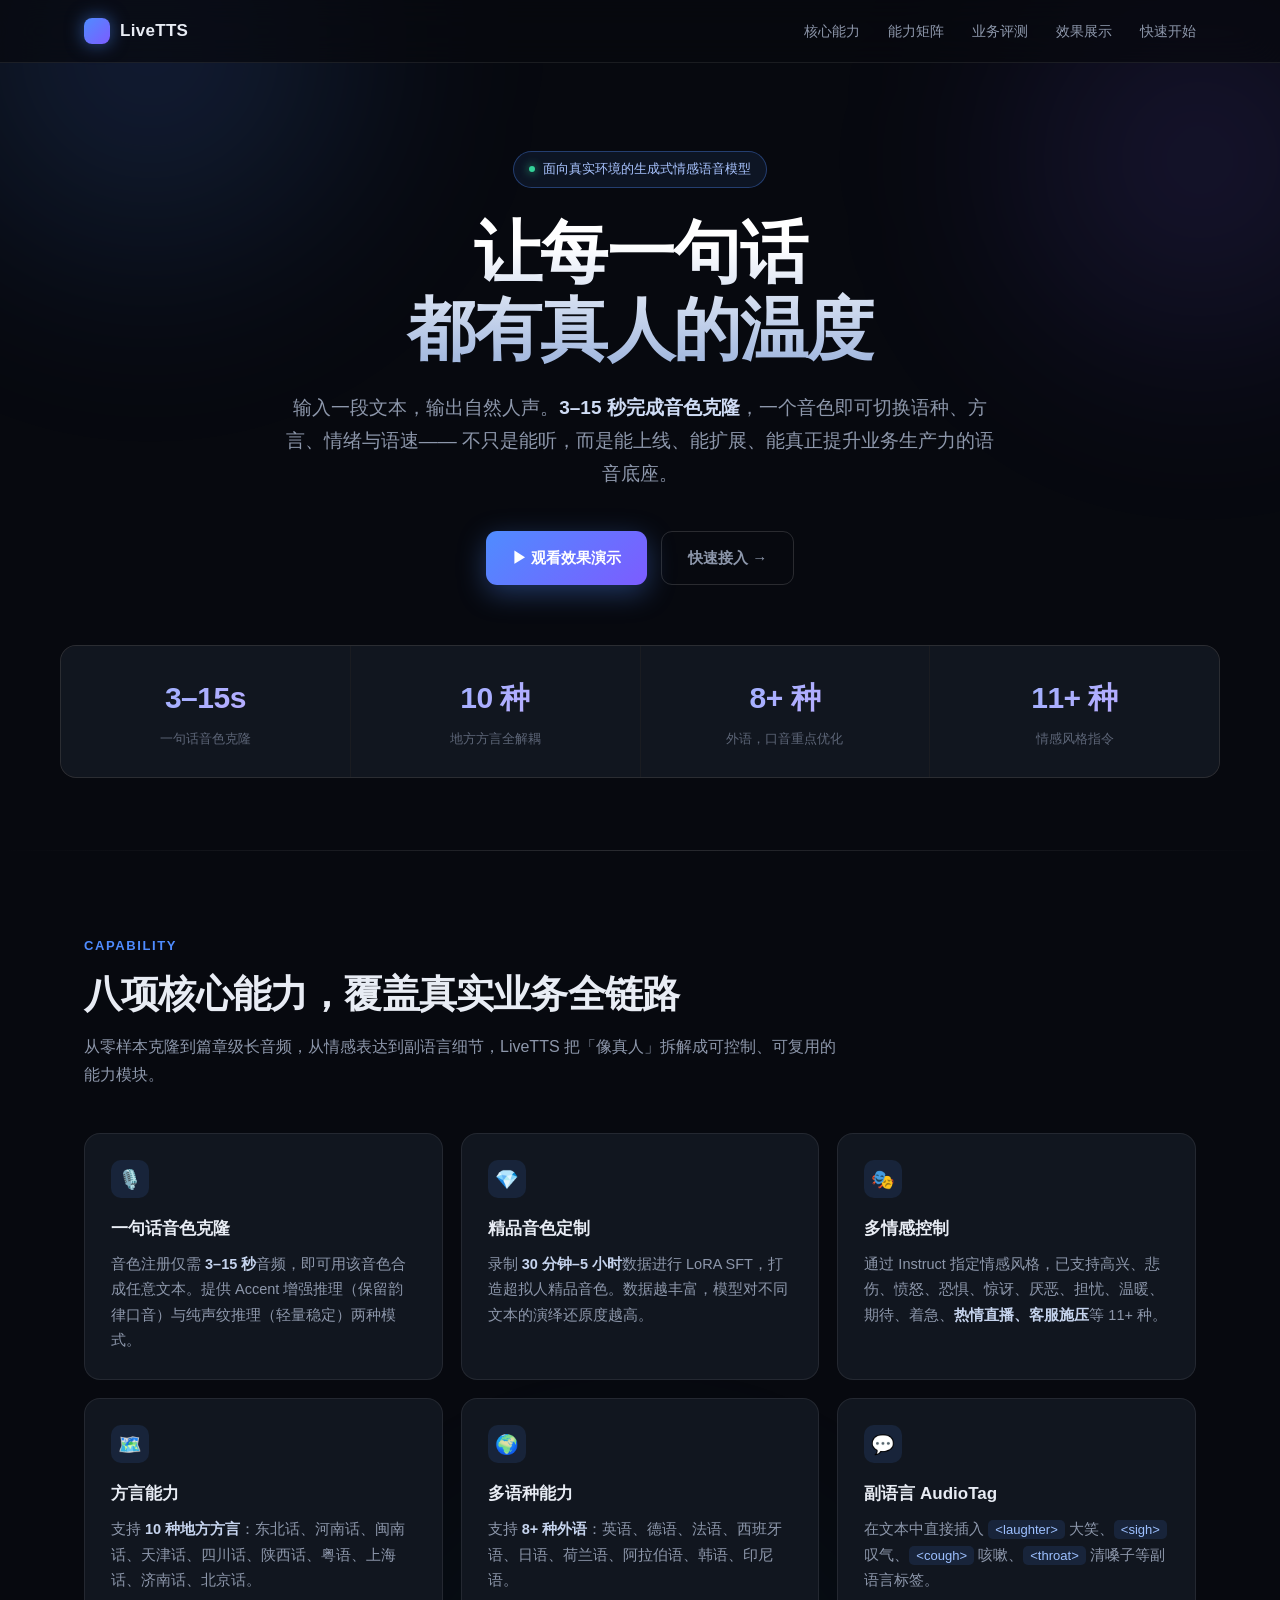
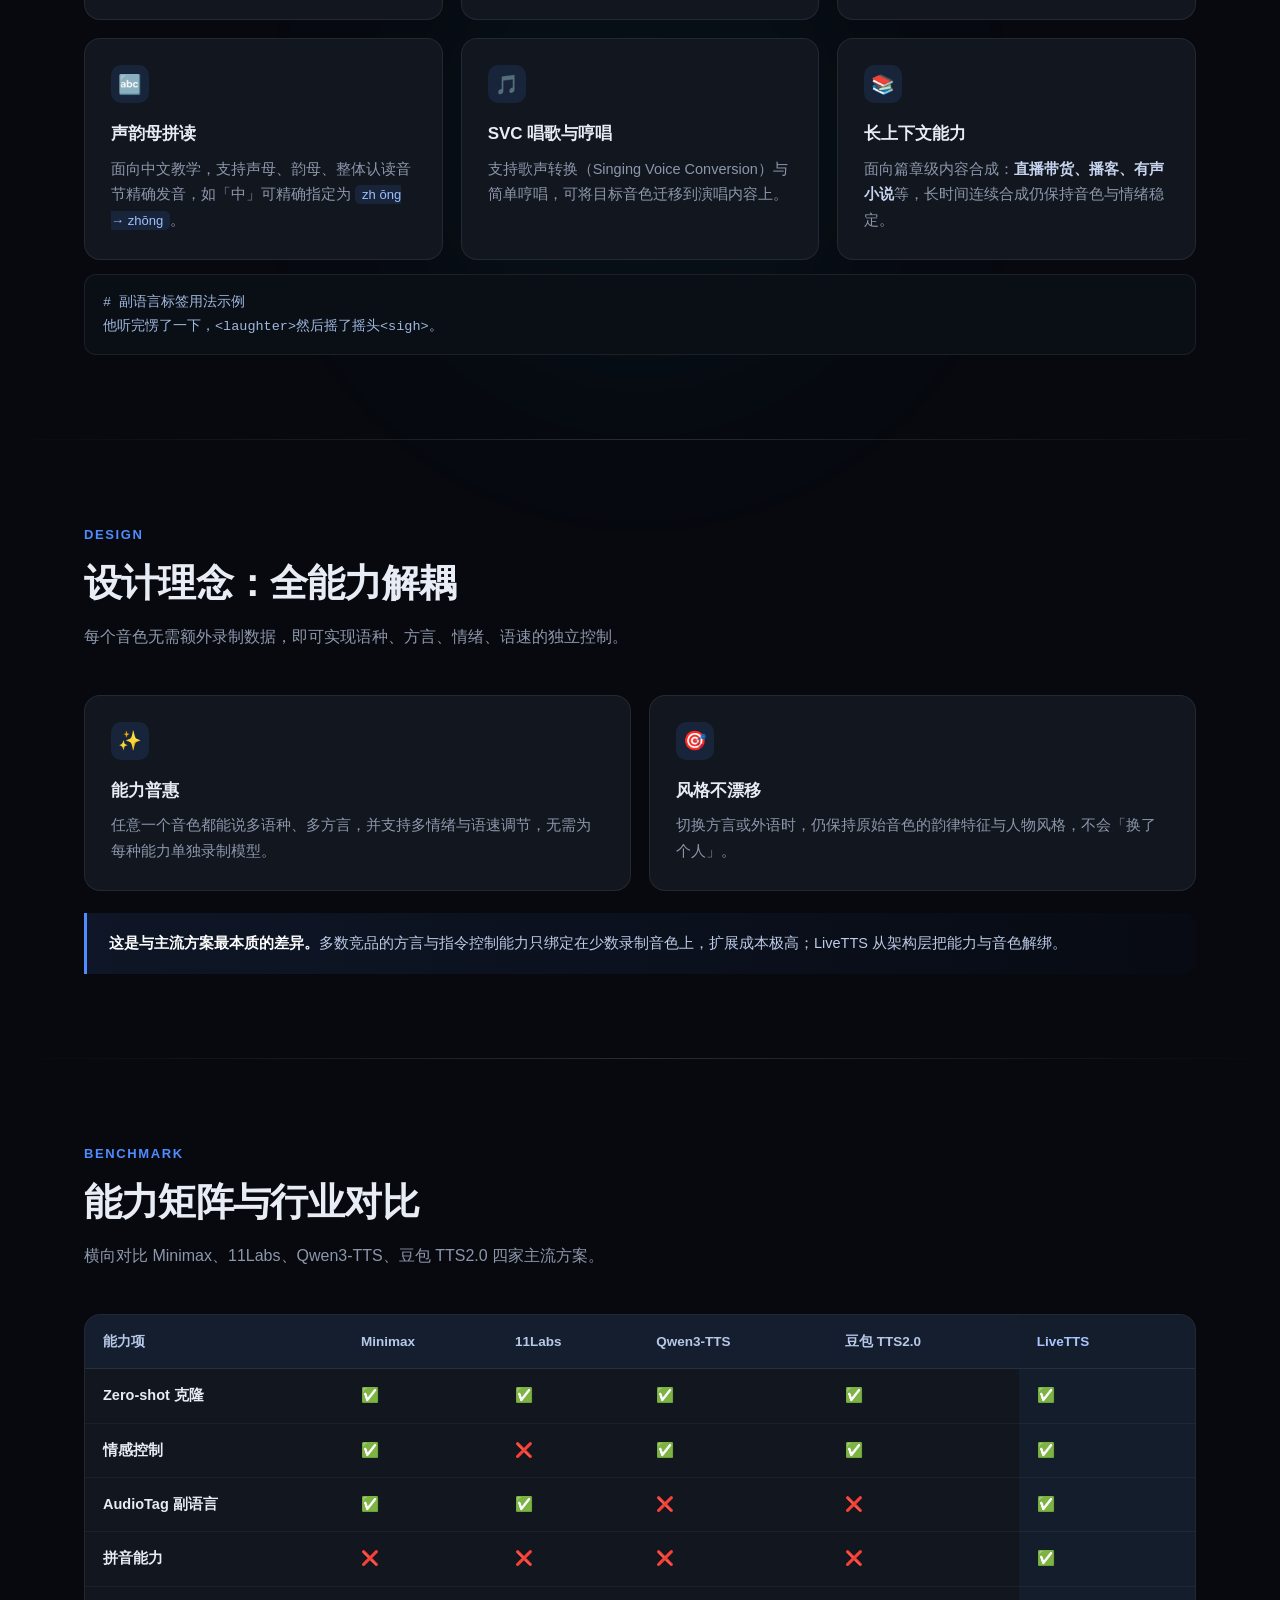
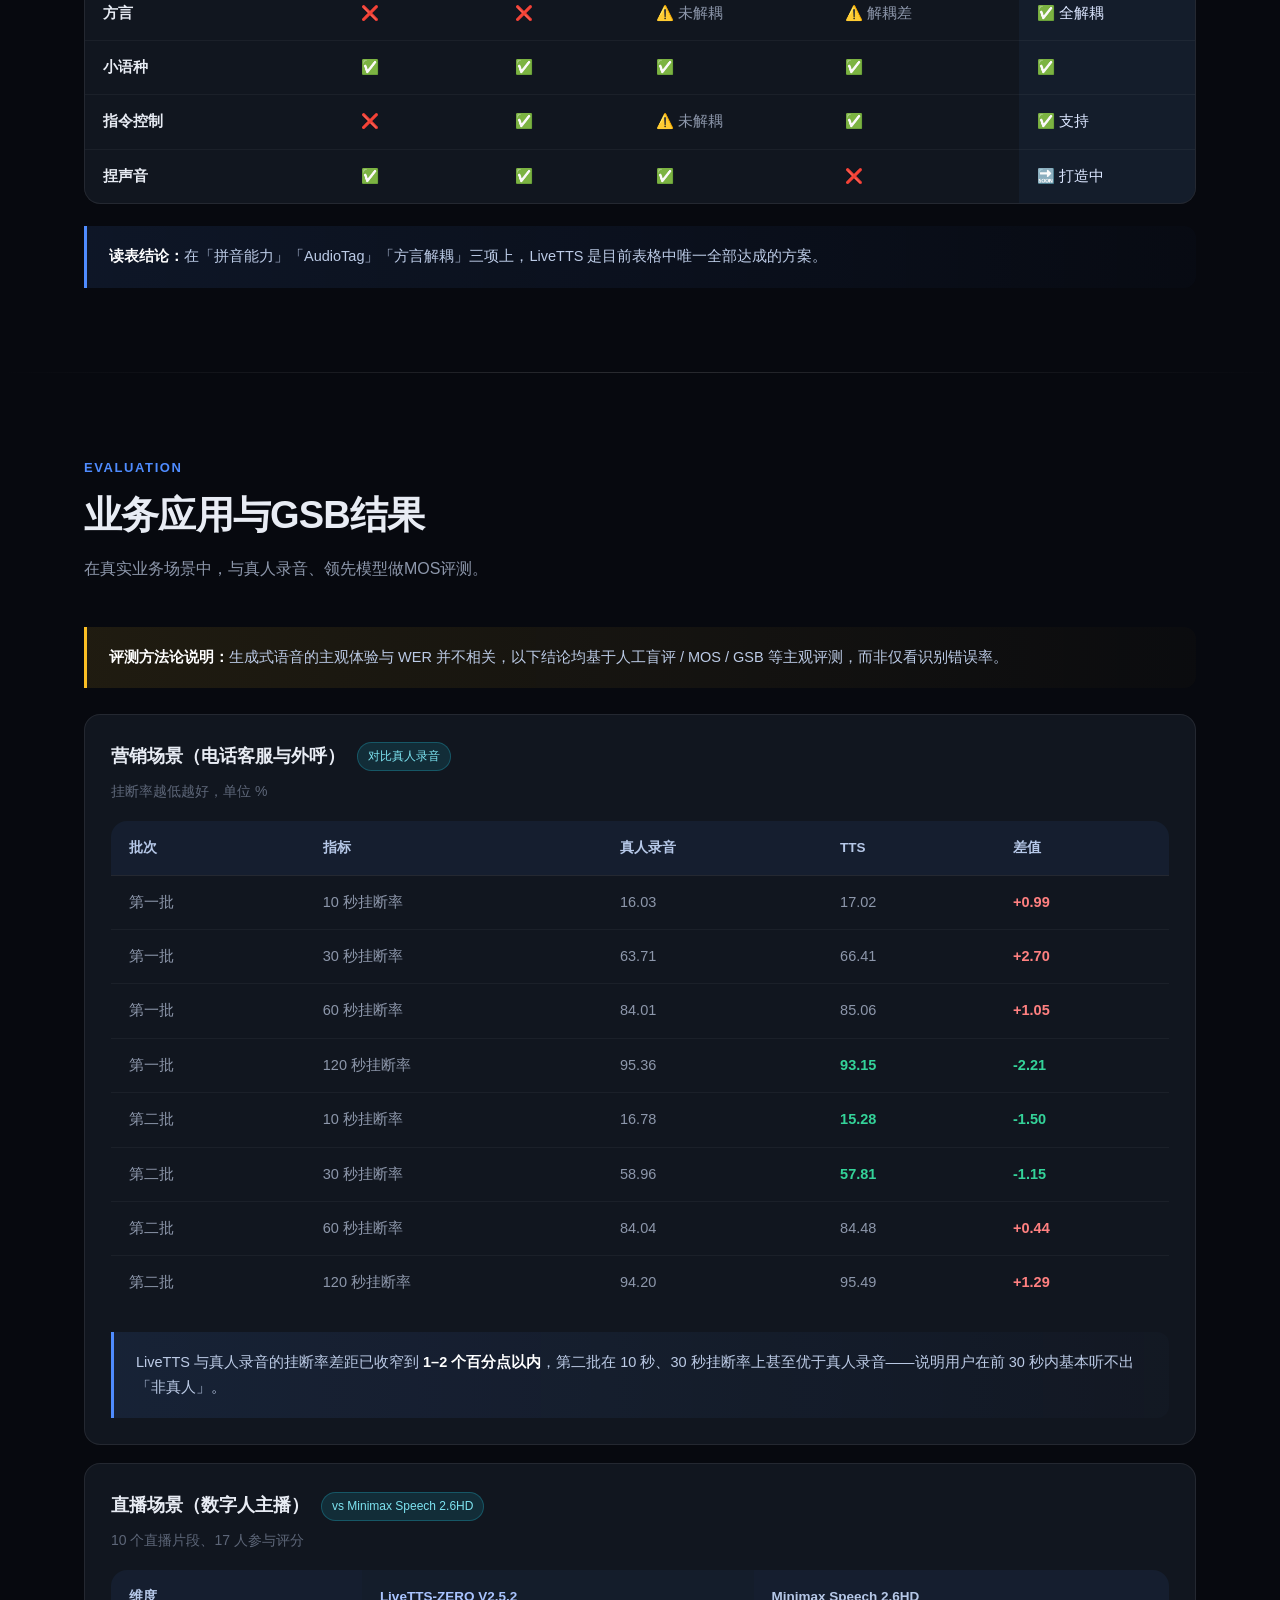
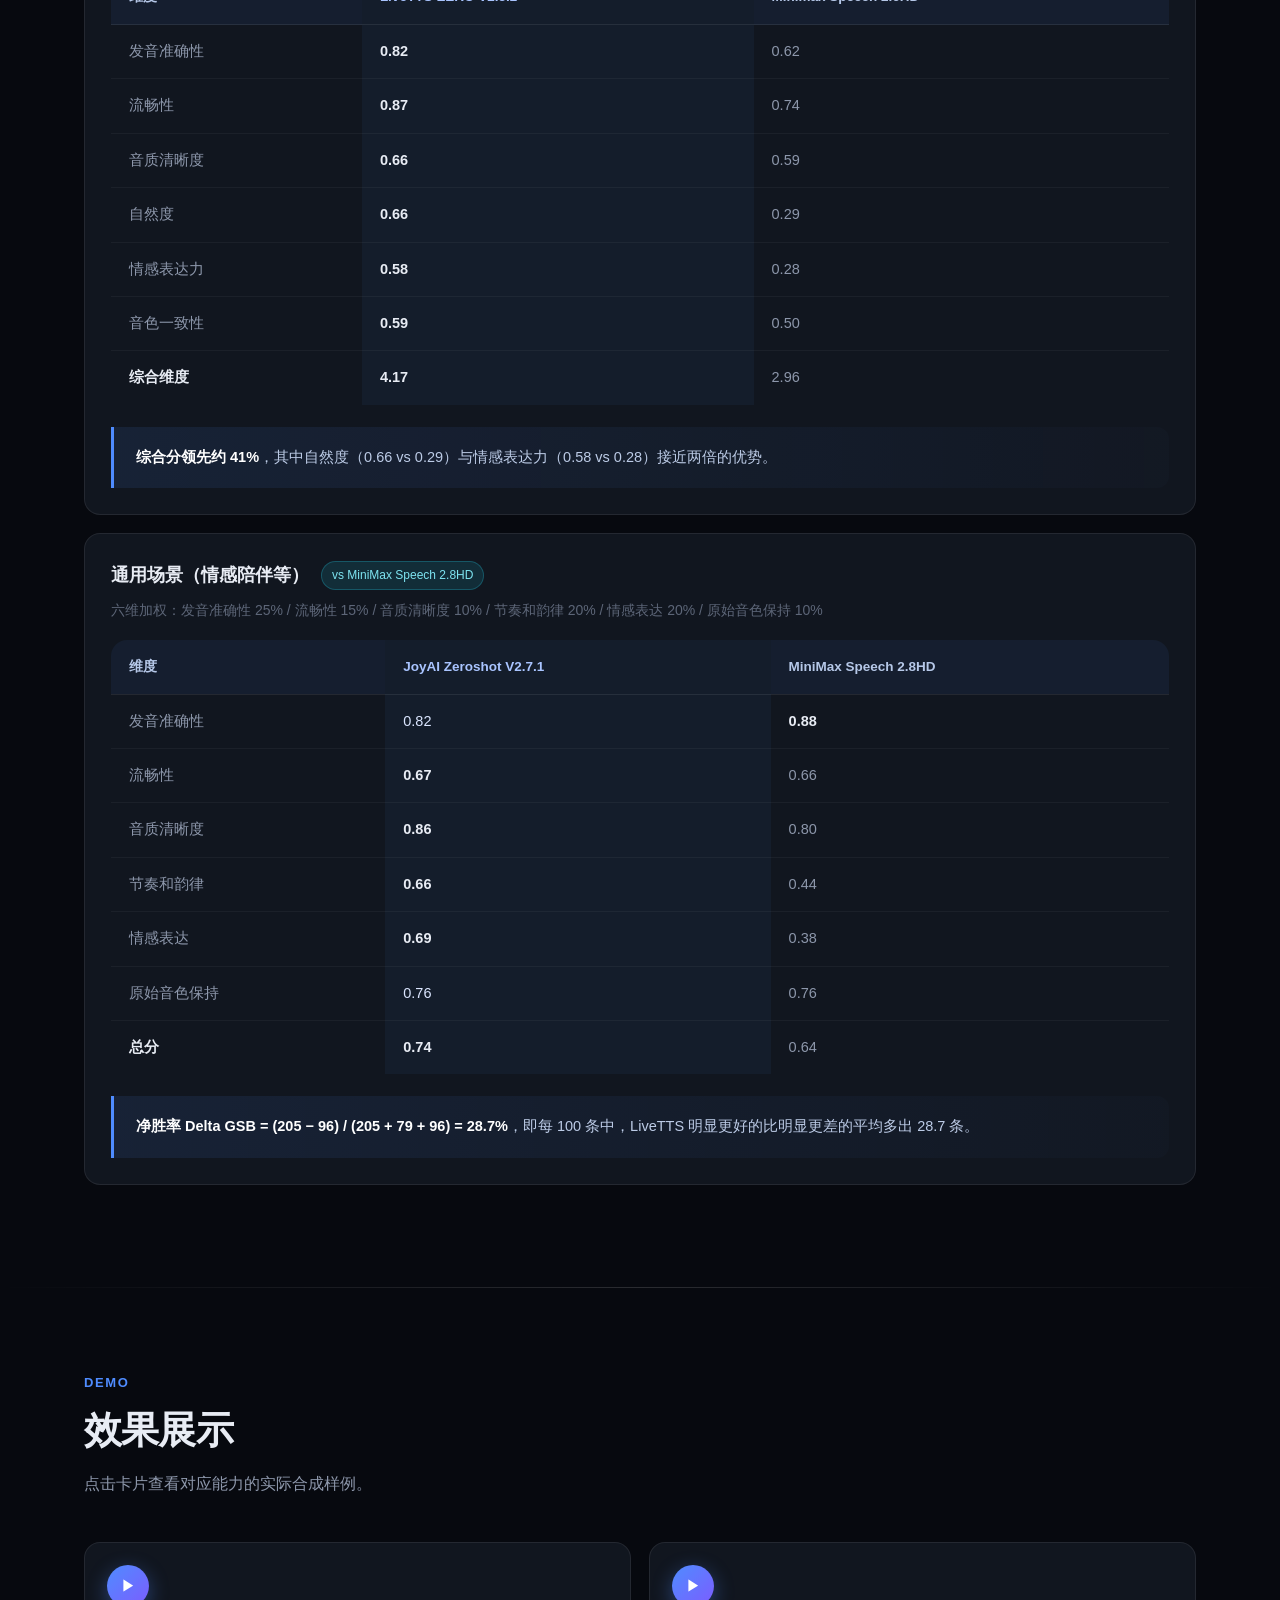
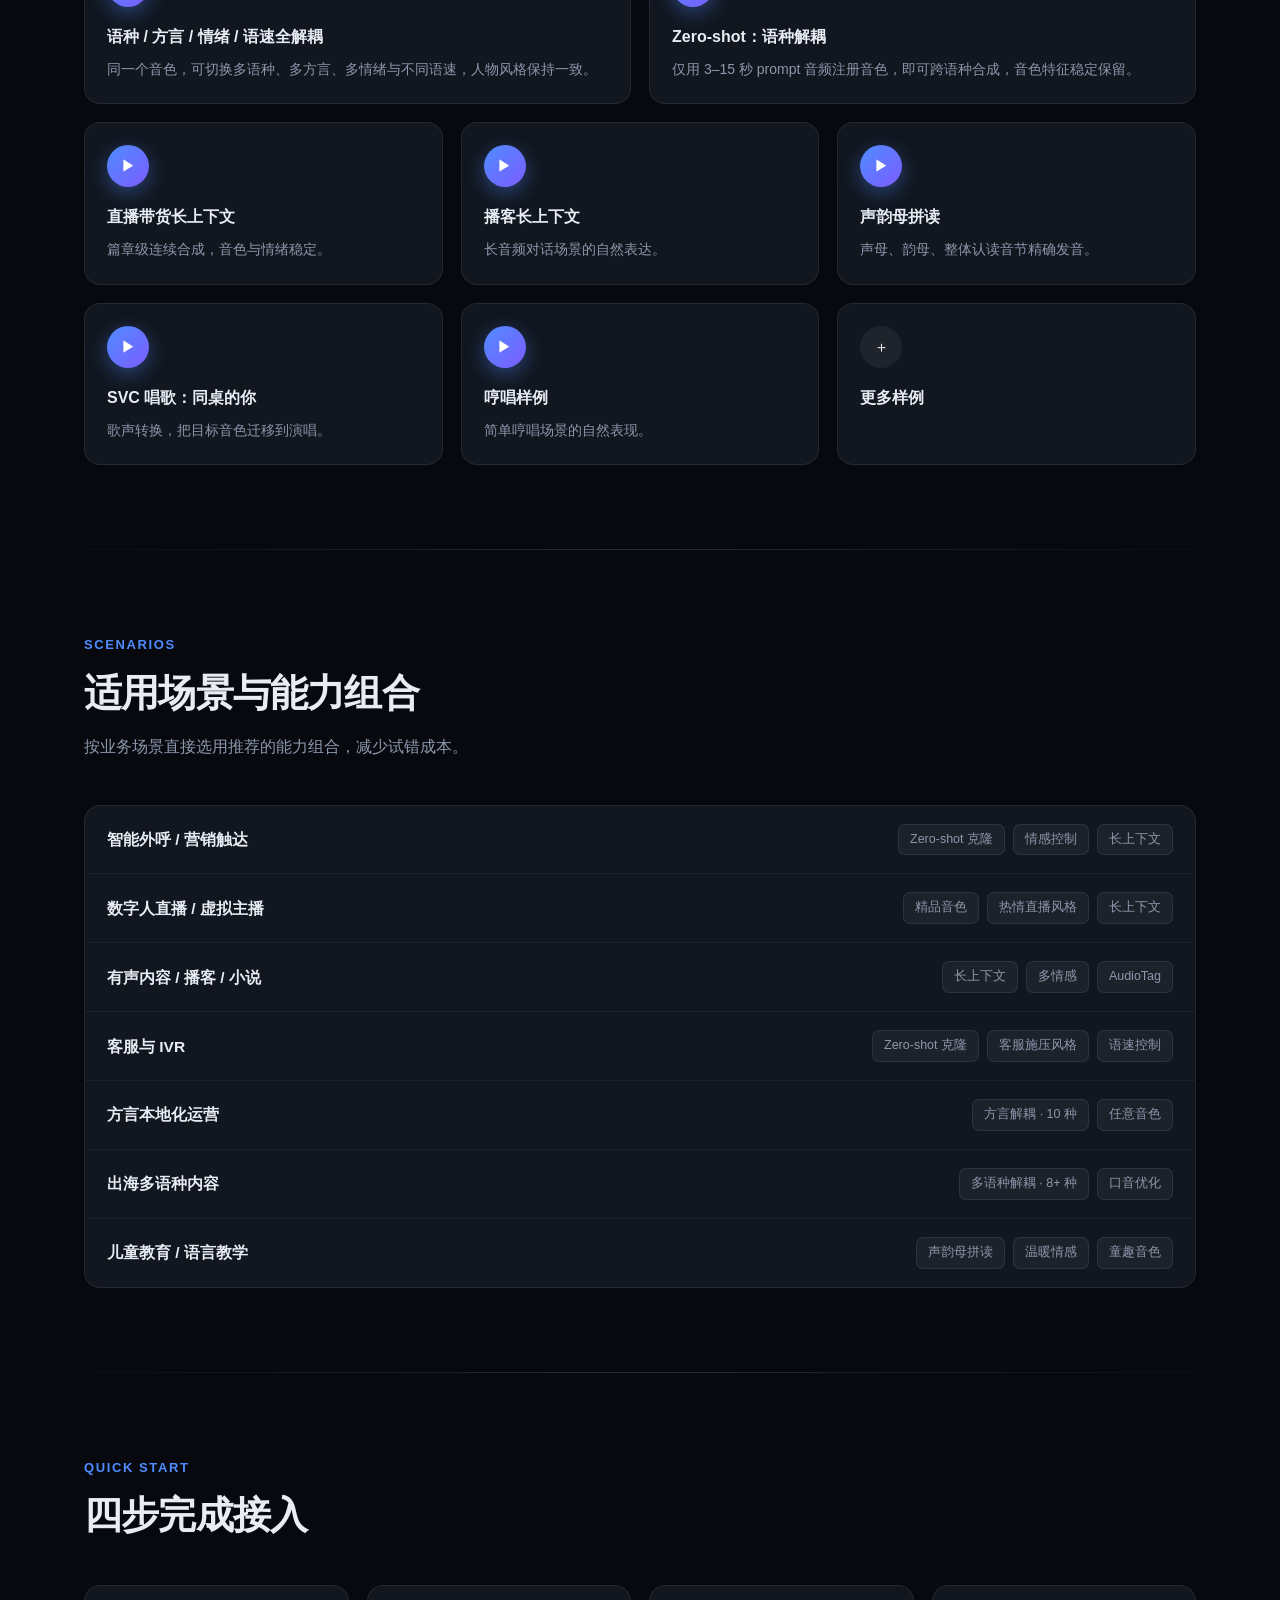
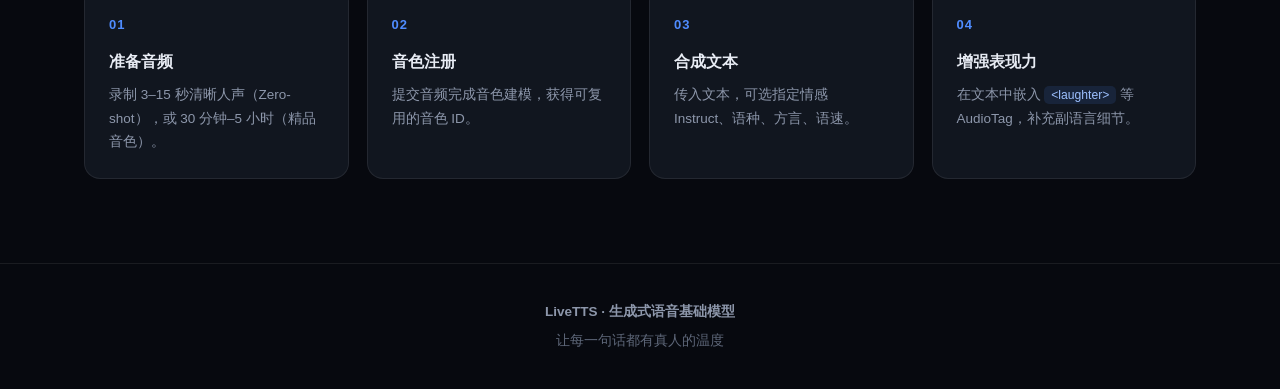
==== commit 4fddaab2: "Update LiveTTS showcase content and management tools" ====
--- a/livetts-github/index.html
+++ b/livetts-github/index.html
@@ -4,12 +4,12 @@
 <meta charset="UTF-8">
 <meta name="viewport" content="width=device-width, initial-scale=1.0">
 <title>LiveTTS · 生成式语音基础模型</title>
-<link rel="stylesheet" href="./assets/style.css?v=84499a2a343b">
-<link rel="stylesheet" href="./assets/sample-panel.css?v=84499a2a343b">
+<link rel="stylesheet" href="./assets/style.css?v=058517efc6ce">
+<link rel="stylesheet" href="./assets/sample-panel.css?v=058517efc6ce">
 <link rel="icon" href="./assets/favicon.svg" type="image/svg+xml">
-<script src="./site.config.js?v=84499a2a343b" defer></script>
-<script src="./data.js?v=84499a2a343b" defer></script>
-<script src="./assets/app.js?v=84499a2a343b" defer></script>
+<script src="./site.config.js?v=058517efc6ce" defer></script>
+<script src="./data.js?v=058517efc6ce" defer></script>
+<script src="./assets/app.js?v=058517efc6ce" defer></script>
 </head>
 <body>
 
@@ -19,19 +19,19 @@
 
 <header>
   <div class="wrap nav">
-    <div class="brand"><span class="brand-mark"></span>LiveTTS</div>
+    <div class="brand"><span class="brand-mark"></span><span data-page-text="p0001">LiveTTS</span></div>
     <nav class="nav-links">
-      <a href="#capability">核心能力</a>
-      <a href="#matrix">能力矩阵</a>
-      <a href="#eval">业务评测</a>
-      <a href="#demo">效果展示</a>
-      <a href="#start">快速开始</a>
+      <a href="#capability" data-page-text="p0002">核心能力</a>
+      <a href="#matrix" data-page-text="p0003">能力矩阵</a>
+      <a href="#eval" data-page-text="p0004">业务评测</a>
+      <a href="#demo" data-page-text="p0005">效果展示</a>
+      <a href="#start" data-page-text="p0006">快速开始</a>
     </nav>
   </div>
 </header>
 
 <!-- HERO -->
-<div class="wrap hero">
+<div class="wrap hero" data-block-id="block-001" data-block-kind="首页">
   <div class="badge"><span class="dot"></span><span data-copy="badge">面向真实产品环境的生成式语音基础模型</span></div>
   <h1><span data-copy="heroFirst">让每一句话</span><br><span data-copy="heroSecond">都有真人的温度</span></h1>
   <p class="hero-sub">
@@ -39,78 +39,78 @@
     不只是能听，而是能上线、能扩展、能真正提升业务生产力的语音底座。</span>
   </p>
   <div class="cta-row">
-    <a class="btn btn-primary" href="#demo">▶ 观看效果演示</a>
-    <a class="btn btn-ghost" href="#start">快速接入 →</a>
+    <a class="btn btn-primary" href="#demo" data-page-text="p0007">▶ 观看效果演示</a>
+    <a class="btn btn-ghost" href="#start" data-page-text="p0008">快速接入 →</a>
   </div>
 
   <div class="stats">
-    <div class="stat"><div class="stat-num">3–15s</div><div class="stat-label">一句话音色克隆</div></div>
-    <div class="stat"><div class="stat-num">10 种</div><div class="stat-label">地方方言全解耦</div></div>
-    <div class="stat"><div class="stat-num">8+ 种</div><div class="stat-label">外语，口音重点优化</div></div>
-    <div class="stat"><div class="stat-num">11+ 种</div><div class="stat-label">情感风格指令</div></div>
+    <div class="stat" data-block-id="block-002" data-block-kind="指标"><div class="stat-num" data-page-text="p0009">3–15s</div><div class="stat-label" data-page-text="p0010">一句话音色克隆</div></div>
+    <div class="stat" data-block-id="block-003" data-block-kind="指标"><div class="stat-num" data-page-text="p0011">10 种</div><div class="stat-label" data-page-text="p0012">地方方言全解耦</div></div>
+    <div class="stat" data-block-id="block-004" data-block-kind="指标"><div class="stat-num" data-page-text="p0013">8+ 种</div><div class="stat-label" data-page-text="p0014">外语，口音重点优化</div></div>
+    <div class="stat" data-block-id="block-005" data-block-kind="指标"><div class="stat-num" data-page-text="p0015">11+ 种</div><div class="stat-label" data-page-text="p0016">情感风格指令</div></div>
   </div>
 </div>
 
 <div class="divider"></div>
 
 <!-- 能力 -->
-<section id="capability">
-  <div class="wrap">
-    <div class="sec-head">
-      <div class="sec-tag">Capability</div>
+<section id="capability" data-block-id="block-006" data-block-kind="板块">
+  <div class="wrap">
+    <div class="sec-head">
+      <div class="sec-tag" data-page-text="p0017">Capability</div>
       <h2 data-copy="capabilityTitle">八项核心能力，覆盖真实业务全链路</h2>
       <p class="sec-desc" data-copy="capabilityDescription">从零样本克隆到篇章级长音频，从情感表达到副语言细节，LiveTTS 把「像真人」拆解成可控制、可复用的能力模块。</p>
     </div>
 
     <div class="grid g3">
-      <div class="card">
-        <div class="card-icon">🎙️</div>
-        <h3>一句话音色克隆</h3>
-        <p>音色注册仅需 <strong>3–15 秒</strong>音频，即可用该音色合成任意文本。提供 Accent 增强推理（保留韵律口音）与纯声纹推理（轻量稳定）两种模式。</p>
-      </div>
-      <div class="card">
-        <div class="card-icon">💎</div>
-        <h3>精品音色定制</h3>
-        <p>录制 <strong>30 分钟–5 小时</strong>数据进行 LoRA SFT，打造超拟人精品音色。数据越丰富，模型对不同文本的演绎还原度越高。</p>
-      </div>
-      <div class="card">
-        <div class="card-icon">🎭</div>
-        <h3>多情感控制</h3>
-        <p>通过 Instruct 指定情感风格，已支持高兴、悲伤、愤怒、恐惧、惊讶、厌恶、担忧、温暖、期待、着急、<strong>热情直播、客服施压</strong>等 11+ 种。</p>
-      </div>
-      <div class="card">
-        <div class="card-icon">🗺️</div>
-        <h3>方言能力</h3>
-        <p>支持 <strong>10 种地方方言</strong>：东北话、河南话、闽南话、天津话、四川话、陕西话、粤语、上海话、济南话、北京话。</p>
-      </div>
-      <div class="card">
-        <div class="card-icon">🌍</div>
-        <h3>多语种能力</h3>
-        <p>支持 <strong>8+ 种外语</strong>：英语、德语、法语、西班牙语、日语、荷兰语、阿拉伯语、韩语、印尼语。<strong>口音问题重点优化</strong>。</p>
-      </div>
-      <div class="card">
-        <div class="card-icon">💬</div>
-        <h3>副语言 AudioTag</h3>
-        <p>在文本中直接插入 <span class="inline-code">&lt;laughter&gt;</span> 大笑、<span class="inline-code">&lt;sigh&gt;</span> 叹气、<span class="inline-code">&lt;cough&gt;</span> 咳嗽、<span class="inline-code">&lt;throat&gt;</span> 清嗓子等非语言发声。</p>
-      </div>
-      <div class="card">
-        <div class="card-icon">🔤</div>
-        <h3>声韵母拼读</h3>
-        <p>面向中文教学与评测，支持声母、韵母、整体认读音节精确发音，如「中」可精确指定为 <span class="inline-code">zh ōng → zhōng</span>。</p>
-      </div>
-      <div class="card">
-        <div class="card-icon">🎵</div>
-        <h3>SVC 唱歌与哼唱</h3>
-        <p>支持歌声转换（Singing Voice Conversion）与简单哼唱，可将目标音色迁移到演唱内容上。</p>
-      </div>
-      <div class="card">
-        <div class="card-icon">📚</div>
-        <h3>长上下文能力</h3>
-        <p>面向篇章级内容合成：<strong>直播带货、播客、有声小说</strong>等，长时间连续合成仍保持音色与情绪稳定。</p>
-      </div>
-    </div>
-
-    <pre><code># 副语言标签用法示例
+      <div class="card" data-block-id="block-007" data-block-kind="能力卡片">
+        <div class="card-icon" data-page-text="p0018">🎙️</div>
+        <h3 data-page-text="p0019">一句话音色克隆</h3>
+        <p><span data-page-text="p0020">音色注册仅需 </span><strong data-page-text="p0022">3–15 秒</strong><span data-page-text="p0021">音频，即可用该音色合成任意文本。提供 Accent 增强推理（保留韵律口音）与纯声纹推理（轻量稳定）两种模式。</span></p>
+      </div>
+      <div class="card" data-block-id="block-008" data-block-kind="能力卡片">
+        <div class="card-icon" data-page-text="p0023">💎</div>
+        <h3 data-page-text="p0024">精品音色定制</h3>
+        <p><span data-page-text="p0025">录制 </span><strong data-page-text="p0027">30 分钟–5 小时</strong><span data-page-text="p0026">数据进行 LoRA SFT，打造超拟人精品音色。数据越丰富，模型对不同文本的演绎还原度越高。</span></p>
+      </div>
+      <div class="card" data-block-id="block-009" data-block-kind="能力卡片">
+        <div class="card-icon" data-page-text="p0028">🎭</div>
+        <h3 data-page-text="p0029">多情感控制</h3>
+        <p><span data-page-text="p0030">通过 Instruct 指定情感风格，已支持高兴、悲伤、愤怒、恐惧、惊讶、厌恶、担忧、温暖、期待、着急、</span><strong data-page-text="p0032">热情直播、客服施压</strong><span data-page-text="p0031">等 11+ 种。</span></p>
+      </div>
+      <div class="card" data-block-id="block-010" data-block-kind="能力卡片">
+        <div class="card-icon" data-page-text="p0033">🗺️</div>
+        <h3 data-page-text="p0034">方言能力</h3>
+        <p><span data-page-text="p0035">支持 </span><strong data-page-text="p0037">10 种地方方言</strong><span data-page-text="p0036">：东北话、河南话、闽南话、天津话、四川话、陕西话、粤语、上海话、济南话、北京话。</span></p>
+      </div>
+      <div class="card" data-block-id="block-011" data-block-kind="能力卡片">
+        <div class="card-icon" data-page-text="p0038">🌍</div>
+        <h3 data-page-text="p0039">多语种能力</h3>
+        <p><span data-page-text="p0040">支持 </span><strong data-page-text="p0043">8+ 种外语</strong><span data-page-text="p0041">：英语、德语、法语、西班牙语、日语、荷兰语、阿拉伯语、韩语、印尼语。</span><strong data-page-text="p0044">口音问题重点优化</strong><span data-page-text="p0042">。</span></p>
+      </div>
+      <div class="card" data-block-id="block-012" data-block-kind="能力卡片">
+        <div class="card-icon" data-page-text="p0045">💬</div>
+        <h3 data-page-text="p0046">副语言 AudioTag</h3>
+        <p><span data-page-text="p0047">在文本中直接插入 </span><span class="inline-code" data-page-text="p0052">&lt;laughter&gt;</span><span data-page-text="p0048"> 大笑、</span><span class="inline-code" data-page-text="p0053">&lt;sigh&gt;</span><span data-page-text="p0049"> 叹气、</span><span class="inline-code" data-page-text="p0054">&lt;cough&gt;</span><span data-page-text="p0050"> 咳嗽、</span><span class="inline-code" data-page-text="p0055">&lt;throat&gt;</span><span data-page-text="p0051"> 清嗓子等非语言发声。</span></p>
+      </div>
+      <div class="card" data-block-id="block-013" data-block-kind="能力卡片">
+        <div class="card-icon" data-page-text="p0056">🔤</div>
+        <h3 data-page-text="p0057">声韵母拼读</h3>
+        <p><span data-page-text="p0058">面向中文教学与评测，支持声母、韵母、整体认读音节精确发音，如「中」可精确指定为 </span><span class="inline-code" data-page-text="p0060">zh ōng → zhōng</span><span data-page-text="p0059">。</span></p>
+      </div>
+      <div class="card" data-block-id="block-014" data-block-kind="能力卡片">
+        <div class="card-icon" data-page-text="p0061">🎵</div>
+        <h3 data-page-text="p0062">SVC 唱歌与哼唱</h3>
+        <p data-page-text="p0063">支持歌声转换（Singing Voice Conversion）与简单哼唱，可将目标音色迁移到演唱内容上。</p>
+      </div>
+      <div class="card" data-block-id="block-015" data-block-kind="能力卡片">
+        <div class="card-icon" data-page-text="p0064">📚</div>
+        <h3 data-page-text="p0065">长上下文能力</h3>
+        <p><span data-page-text="p0066">面向篇章级内容合成：</span><strong data-page-text="p0068">直播带货、播客、有声小说</strong><span data-page-text="p0067">等，长时间连续合成仍保持音色与情绪稳定。</span></p>
+      </div>
+    </div>
+
+    <pre data-block-id="block-016" data-block-kind="代码示例"><code data-page-text="p0069"># 副语言标签用法示例
 他听完愣了一下，&lt;laughter&gt;然后摇了摇头&lt;sigh&gt;。</code></pre>
   </div>
 </section>
@@ -118,196 +118,196 @@
 <div class="divider"></div>
 
 <!-- 解耦 -->
-<section>
-  <div class="wrap">
-    <div class="sec-head">
-      <div class="sec-tag">Design</div>
-      <h2>设计理念：全能力解耦</h2>
-      <p class="sec-desc">每个音色无需额外录制数据，即可实现语种、方言、情绪、语速的独立控制。</p>
+<section data-block-id="block-017" data-block-kind="板块">
+  <div class="wrap">
+    <div class="sec-head">
+      <div class="sec-tag" data-page-text="p0070">Design</div>
+      <h2 data-page-text="p0071">设计理念：全能力解耦</h2>
+      <p class="sec-desc" data-page-text="p0072">每个音色无需额外录制数据，即可实现语种、方言、情绪、语速的独立控制。</p>
     </div>
 
     <div class="grid g2">
-      <div class="card">
-        <div class="card-icon">✨</div>
-        <h3>能力普惠</h3>
-        <p>任意一个音色都能说多语种、多方言，并支持多情绪与语速调节，无需为每种能力单独录制模型。</p>
-      </div>
-      <div class="card">
-        <div class="card-icon">🎯</div>
-        <h3>风格不漂移</h3>
-        <p>切换方言或外语时，仍保持原始音色的韵律特征与人物风格，不会「换了个人」。</p>
-      </div>
-    </div>
-
-    <div class="callout">
-      <strong>这是与同类方案最本质的差异。</strong>多数竞品的方言与指令控制能力只绑定在少数录制音色上，扩展成本极高；LiveTTS 从架构层把能力与音色解绑。
-    </div>
+      <div class="card" data-block-id="block-018" data-block-kind="能力卡片">
+        <div class="card-icon" data-page-text="p0073">✨</div>
+        <h3 data-page-text="p0074">能力普惠</h3>
+        <p data-page-text="p0075">任意一个音色都能说多语种、多方言，并支持多情绪与语速调节，无需为每种能力单独录制模型。</p>
+      </div>
+      <div class="card" data-block-id="block-019" data-block-kind="能力卡片">
+        <div class="card-icon" data-page-text="p0076">🎯</div>
+        <h3 data-page-text="p0077">风格不漂移</h3>
+        <p data-page-text="p0078">切换方言或外语时，仍保持原始音色的韵律特征与人物风格，不会「换了个人」。</p>
+      </div>
+    </div>
+
+    <div class="callout" data-block-id="block-020" data-block-kind="说明">
+      <strong data-page-text="p0080">这是与同类方案最本质的差异。</strong><span data-page-text="p0079">多数竞品的方言与指令控制能力只绑定在少数录制音色上，扩展成本极高；LiveTTS 从架构层把能力与音色解绑。
+    </span></div>
   </div>
 </section>
 
 <div class="divider"></div>
 
 <!-- 能力矩阵 -->
-<section id="matrix">
-  <div class="wrap">
-    <div class="sec-head">
-      <div class="sec-tag">Benchmark</div>
-      <h2>能力矩阵与行业对比</h2>
-      <p class="sec-desc">横向对比 Minimax、11Labs、Qwen3-TTS、豆包 TTS2.0 四家主流方案。</p>
+<section id="matrix" data-block-id="block-021" data-block-kind="板块">
+  <div class="wrap">
+    <div class="sec-head">
+      <div class="sec-tag" data-page-text="p0081">Benchmark</div>
+      <h2 data-page-text="p0082">能力矩阵与行业对比</h2>
+      <p class="sec-desc" data-page-text="p0083">横向对比 Minimax、11Labs、Qwen3-TTS、豆包 TTS2.0 四家主流方案。</p>
     </div>
 
     <div class="table-wrap">
       <table>
         <thead>
           <tr>
-            <th>能力项</th>
-            <th>Minimax</th>
-            <th>11Labs</th>
-            <th>Qwen3-TTS</th>
-            <th>豆包 TTS2.0</th>
-            <th class="col-hl">LiveTTS</th>
+            <th data-page-text="p0084">能力项</th>
+            <th data-page-text="p0085">Minimax</th>
+            <th data-page-text="p0086">11Labs</th>
+            <th data-page-text="p0087">Qwen3-TTS</th>
+            <th data-page-text="p0088">豆包 TTS2.0</th>
+            <th class="col-hl" data-page-text="p0089">LiveTTS</th>
           </tr>
         </thead>
         <tbody>
-          <tr><td><strong>Zero-shot 克隆</strong></td><td>✅</td><td>✅</td><td>✅</td><td>✅</td><td class="col-hl">✅</td></tr>
-          <tr><td><strong>情感控制</strong></td><td>✅</td><td>❌</td><td>✅</td><td>✅</td><td class="col-hl">✅</td></tr>
-          <tr><td><strong>AudioTag 副语言</strong></td><td>✅</td><td>✅</td><td>❌</td><td>❌</td><td class="col-hl">✅</td></tr>
-          <tr><td><strong>拼音能力</strong></td><td>❌</td><td>❌</td><td>❌</td><td>❌</td><td class="col-hl">✅</td></tr>
-          <tr><td><strong>方言</strong></td><td>❌</td><td>❌</td><td>⚠️ 未解耦</td><td>⚠️ 解耦差</td><td class="col-hl">✅ 全解耦</td></tr>
-          <tr><td><strong>小语种</strong></td><td>✅</td><td>✅</td><td>✅</td><td>✅</td><td class="col-hl">✅</td></tr>
-          <tr><td><strong>指令控制</strong></td><td>❌</td><td>✅</td><td>⚠️ 未解耦</td><td>✅</td><td class="col-hl">✅ 支持</td></tr>
-          <tr><td><strong>捏声音</strong></td><td>✅</td><td>✅</td><td>✅</td><td>❌</td><td class="col-hl">🔜 打造中</td></tr>
+          <tr><td><strong data-page-text="p0090">Zero-shot 克隆</strong></td><td data-page-text="p0091">✅</td><td data-page-text="p0092">✅</td><td data-page-text="p0093">✅</td><td data-page-text="p0094">✅</td><td class="col-hl" data-page-text="p0095">✅</td></tr>
+          <tr><td><strong data-page-text="p0096">情感控制</strong></td><td data-page-text="p0097">✅</td><td data-page-text="p0098">❌</td><td data-page-text="p0099">✅</td><td data-page-text="p0100">✅</td><td class="col-hl" data-page-text="p0101">✅</td></tr>
+          <tr><td><strong data-page-text="p0102">AudioTag 副语言</strong></td><td data-page-text="p0103">✅</td><td data-page-text="p0104">✅</td><td data-page-text="p0105">❌</td><td data-page-text="p0106">❌</td><td class="col-hl" data-page-text="p0107">✅</td></tr>
+          <tr><td><strong data-page-text="p0108">拼音能力</strong></td><td data-page-text="p0109">❌</td><td data-page-text="p0110">❌</td><td data-page-text="p0111">❌</td><td data-page-text="p0112">❌</td><td class="col-hl" data-page-text="p0113">✅</td></tr>
+          <tr><td><strong data-page-text="p0114">方言</strong></td><td data-page-text="p0115">❌</td><td data-page-text="p0116">❌</td><td data-page-text="p0117">⚠️ 未解耦</td><td data-page-text="p0118">⚠️ 解耦差</td><td class="col-hl" data-page-text="p0119">✅ 全解耦</td></tr>
+          <tr><td><strong data-page-text="p0120">小语种</strong></td><td data-page-text="p0121">✅</td><td data-page-text="p0122">✅</td><td data-page-text="p0123">✅</td><td data-page-text="p0124">✅</td><td class="col-hl" data-page-text="p0125">✅</td></tr>
+          <tr><td><strong data-page-text="p0126">指令控制</strong></td><td data-page-text="p0127">❌</td><td data-page-text="p0128">✅</td><td data-page-text="p0129">⚠️ 未解耦</td><td data-page-text="p0130">✅</td><td class="col-hl" data-page-text="p0131">✅ 支持</td></tr>
+          <tr><td><strong data-page-text="p0132">捏声音</strong></td><td data-page-text="p0133">✅</td><td data-page-text="p0134">✅</td><td data-page-text="p0135">✅</td><td data-page-text="p0136">❌</td><td class="col-hl" data-page-text="p0137">🔜 打造中</td></tr>
         </tbody>
       </table>
     </div>
 
-    <div class="callout">
-      <strong>读表结论：</strong>在「拼音能力」「AudioTag」「方言解耦」三项上，LiveTTS 是目前表格中唯一全部达成的方案。
-    </div>
+    <div class="callout" data-block-id="block-022" data-block-kind="说明">
+      <strong data-page-text="p0139">读表结论：</strong><span data-page-text="p0138">在「拼音能力」「AudioTag」「方言解耦」三项上，LiveTTS 是目前表格中唯一全部达成的方案。
+    </span></div>
   </div>
 </section>
 
 <div class="divider"></div>
 
 <!-- 评测 -->
-<section id="eval">
-  <div class="wrap">
-    <div class="sec-head">
-      <div class="sec-tag">Evaluation</div>
+<section id="eval" data-block-id="block-023" data-block-kind="板块">
+  <div class="wrap">
+    <div class="sec-head">
+      <div class="sec-tag" data-page-text="p0140">Evaluation</div>
       <h2 data-copy="evalTitle">业务应用与盲评结果</h2>
       <p class="sec-desc" data-copy="evalDescription">在真实业务场景中与真人录音、主流竞品做对照评测。</p>
     </div>
 
-    <div class="callout callout-note" style="margin-bottom:26px">
-      <strong>评测方法论说明：</strong>生成式语音的主观体验与 WER 并不相关，以下结论均基于人工盲评 / MOS / GSB 等主观评测，而非仅看识别错误率。
-    </div>
+    <div class="callout callout-note" style="margin-bottom:26px" data-block-id="block-024" data-block-kind="说明">
+      <strong data-page-text="p0142">评测方法论说明：</strong><span data-page-text="p0141">生成式语音的主观体验与 WER 并不相关，以下结论均基于人工盲评 / MOS / GSB 等主观评测，而非仅看识别错误率。
+    </span></div>
 
     <!-- 5.1 -->
-    <div class="eval-card">
-      <div class="eval-title"><h3>智能化营销（外呼）</h3><span class="tag">对比真人录音</span></div>
-      <p class="eval-sub">挂断率越低越好，单位 %</p>
+    <div class="eval-card" data-block-id="block-025" data-block-kind="评测卡片">
+      <div class="eval-title"><h3 data-page-text="p0143">智能化营销（外呼）</h3><span class="tag" data-page-text="p0144">对比真人录音</span></div>
+      <p class="eval-sub" data-page-text="p0145">挂断率越低越好，单位 %</p>
       <div class="table-wrap">
         <table>
-          <thead><tr><th>批次</th><th>指标</th><th>真人录音</th><th>TTS</th><th>差值</th></tr></thead>
+          <thead><tr><th data-page-text="p0146">批次</th><th data-page-text="p0147">指标</th><th data-page-text="p0148">真人录音</th><th data-page-text="p0149">TTS</th><th data-page-text="p0150">差值</th></tr></thead>
           <tbody>
-            <tr><td>第一批</td><td>10 秒挂断率</td><td class="num">16.03</td><td class="num">17.02</td><td class="num down">+0.99</td></tr>
-            <tr><td>第一批</td><td>30 秒挂断率</td><td class="num">63.71</td><td class="num">66.41</td><td class="num down">+2.70</td></tr>
-            <tr><td>第一批</td><td>60 秒挂断率</td><td class="num">84.01</td><td class="num">85.06</td><td class="num down">+1.05</td></tr>
-            <tr><td>第一批</td><td>120 秒挂断率</td><td class="num">95.36</td><td class="num up">93.15</td><td class="num up">-2.21</td></tr>
-            <tr><td>第二批</td><td>10 秒挂断率</td><td class="num">16.78</td><td class="num up">15.28</td><td class="num up">-1.50</td></tr>
-            <tr><td>第二批</td><td>30 秒挂断率</td><td class="num">58.96</td><td class="num up">57.81</td><td class="num up">-1.15</td></tr>
-            <tr><td>第二批</td><td>60 秒挂断率</td><td class="num">84.04</td><td class="num">84.48</td><td class="num down">+0.44</td></tr>
-            <tr><td>第二批</td><td>120 秒挂断率</td><td class="num">94.20</td><td class="num">95.49</td><td class="num down">+1.29</td></tr>
+            <tr><td data-page-text="p0151">第一批</td><td data-page-text="p0152">10 秒挂断率</td><td class="num" data-page-text="p0153">16.03</td><td class="num" data-page-text="p0154">17.02</td><td class="num down" data-page-text="p0155">+0.99</td></tr>
+            <tr><td data-page-text="p0156">第一批</td><td data-page-text="p0157">30 秒挂断率</td><td class="num" data-page-text="p0158">63.71</td><td class="num" data-page-text="p0159">66.41</td><td class="num down" data-page-text="p0160">+2.70</td></tr>
+            <tr><td data-page-text="p0161">第一批</td><td data-page-text="p0162">60 秒挂断率</td><td class="num" data-page-text="p0163">84.01</td><td class="num" data-page-text="p0164">85.06</td><td class="num down" data-page-text="p0165">+1.05</td></tr>
+            <tr><td data-page-text="p0166">第一批</td><td data-page-text="p0167">120 秒挂断率</td><td class="num" data-page-text="p0168">95.36</td><td class="num up" data-page-text="p0169">93.15</td><td class="num up" data-page-text="p0170">-2.21</td></tr>
+            <tr><td data-page-text="p0171">第二批</td><td data-page-text="p0172">10 秒挂断率</td><td class="num" data-page-text="p0173">16.78</td><td class="num up" data-page-text="p0174">15.28</td><td class="num up" data-page-text="p0175">-1.50</td></tr>
+            <tr><td data-page-text="p0176">第二批</td><td data-page-text="p0177">30 秒挂断率</td><td class="num" data-page-text="p0178">58.96</td><td class="num up" data-page-text="p0179">57.81</td><td class="num up" data-page-text="p0180">-1.15</td></tr>
+            <tr><td data-page-text="p0181">第二批</td><td data-page-text="p0182">60 秒挂断率</td><td class="num" data-page-text="p0183">84.04</td><td class="num" data-page-text="p0184">84.48</td><td class="num down" data-page-text="p0185">+0.44</td></tr>
+            <tr><td data-page-text="p0186">第二批</td><td data-page-text="p0187">120 秒挂断率</td><td class="num" data-page-text="p0188">94.20</td><td class="num" data-page-text="p0189">95.49</td><td class="num down" data-page-text="p0190">+1.29</td></tr>
           </tbody>
         </table>
       </div>
-      <div class="callout">TTS 与真人录音的挂断率差距已收窄到 <strong>1–2 个百分点以内</strong>，第二批在 10 秒、30 秒挂断率上甚至优于真人录音——说明用户在前 30 秒内基本听不出「非真人」。</div>
+      <div class="callout" data-block-id="block-026" data-block-kind="说明"><span data-page-text="p0191">TTS 与真人录音的挂断率差距已收窄到 </span><strong data-page-text="p0193">1–2 个百分点以内</strong><span data-page-text="p0192">，第二批在 10 秒、30 秒挂断率上甚至优于真人录音——说明用户在前 30 秒内基本听不出「非真人」。</span></div>
     </div>
 
     <!-- GSB -->
-    <div class="eval-card">
-      <div class="eval-title"><h3>GSB 盲评</h3><span class="tag">5 个行业 · 16 个音色</span></div>
-      <p class="eval-sub">打乱编码盲评，Group1 收回 15 份、Group2 收回 13 份评估</p>
+    <div class="eval-card" data-block-id="block-027" data-block-kind="评测卡片">
+      <div class="eval-title"><h3 data-page-text="p0194">GSB 盲评</h3><span class="tag" data-page-text="p0195">5 个行业 · 16 个音色</span></div>
+      <p class="eval-sub" data-page-text="p0196">打乱编码盲评，Group1 收回 15 份、Group2 收回 13 份评估</p>
       <div class="table-wrap">
         <table>
-          <thead><tr><th>组别</th><th>对比模型</th><th class="col-hl">LiveTTS-ZERO</th><th>竞品</th></tr></thead>
+          <thead><tr><th data-page-text="p0197">组别</th><th data-page-text="p0198">对比模型</th><th class="col-hl" data-page-text="p0199">LiveTTS-ZERO</th><th data-page-text="p0200">竞品</th></tr></thead>
           <tbody>
-            <tr><td>Group1</td><td>Minimax Speech 2.8HD / 11Labs V3</td><td class="col-hl"><strong>53.25%</strong></td><td>13.01% / 13.01%</td></tr>
-            <tr><td>Group2</td><td>豆包 TTS2.0 / Qwen3-TTS</td><td class="col-hl"><strong>47.03%</strong></td><td>20.55% / 8.22%</td></tr>
+            <tr><td data-page-text="p0201">Group1</td><td data-page-text="p0202">Minimax Speech 2.8HD / 11Labs V3</td><td class="col-hl"><strong data-page-text="p0203">53.25%</strong></td><td data-page-text="p0204">13.01% / 13.01%</td></tr>
+            <tr><td data-page-text="p0205">Group2</td><td data-page-text="p0206">豆包 TTS2.0 / Qwen3-TTS</td><td class="col-hl"><strong data-page-text="p0207">47.03%</strong></td><td data-page-text="p0208">20.55% / 8.22%</td></tr>
           </tbody>
         </table>
       </div>
     </div>
 
     <!-- 数字人 -->
-    <div class="eval-card">
-      <div class="eval-title"><h3>数字人直播</h3><span class="tag">vs Minimax Speech 2.6HD</span></div>
-      <p class="eval-sub">10 个直播片段、17 人参与评分</p>
+    <div class="eval-card" data-block-id="block-028" data-block-kind="评测卡片">
+      <div class="eval-title"><h3 data-page-text="p0209">数字人直播</h3><span class="tag" data-page-text="p0210">vs Minimax Speech 2.6HD</span></div>
+      <p class="eval-sub" data-page-text="p0211">10 个直播片段、17 人参与评分</p>
       <div class="table-wrap">
         <table>
-          <thead><tr><th>维度</th><th class="col-hl">LiveTTS-ZERO V2.5.2</th><th>Minimax Speech 2.6HD</th></tr></thead>
+          <thead><tr><th data-page-text="p0212">维度</th><th class="col-hl" data-page-text="p0213">LiveTTS-ZERO V2.5.2</th><th data-page-text="p0214">Minimax Speech 2.6HD</th></tr></thead>
           <tbody>
-            <tr><td>发音准确性</td><td class="col-hl num"><strong>0.82</strong></td><td class="num">0.62</td></tr>
-            <tr><td>流畅性</td><td class="col-hl num"><strong>0.87</strong></td><td class="num">0.74</td></tr>
-            <tr><td>音质清晰度</td><td class="col-hl num"><strong>0.66</strong></td><td class="num">0.59</td></tr>
-            <tr><td>自然度</td><td class="col-hl num"><strong>0.66</strong></td><td class="num">0.29</td></tr>
-            <tr><td>情感表达力</td><td class="col-hl num"><strong>0.58</strong></td><td class="num">0.28</td></tr>
-            <tr><td>音色一致性</td><td class="col-hl num"><strong>0.59</strong></td><td class="num">0.50</td></tr>
-            <tr><td><strong>综合维度</strong></td><td class="col-hl num"><strong>4.17</strong></td><td class="num">2.96</td></tr>
+            <tr><td data-page-text="p0215">发音准确性</td><td class="col-hl num"><strong data-page-text="p0216">0.82</strong></td><td class="num" data-page-text="p0217">0.62</td></tr>
+            <tr><td data-page-text="p0218">流畅性</td><td class="col-hl num"><strong data-page-text="p0219">0.87</strong></td><td class="num" data-page-text="p0220">0.74</td></tr>
+            <tr><td data-page-text="p0221">音质清晰度</td><td class="col-hl num"><strong data-page-text="p0222">0.66</strong></td><td class="num" data-page-text="p0223">0.59</td></tr>
+            <tr><td data-page-text="p0224">自然度</td><td class="col-hl num"><strong data-page-text="p0225">0.66</strong></td><td class="num" data-page-text="p0226">0.29</td></tr>
+            <tr><td data-page-text="p0227">情感表达力</td><td class="col-hl num"><strong data-page-text="p0228">0.58</strong></td><td class="num" data-page-text="p0229">0.28</td></tr>
+            <tr><td data-page-text="p0230">音色一致性</td><td class="col-hl num"><strong data-page-text="p0231">0.59</strong></td><td class="num" data-page-text="p0232">0.50</td></tr>
+            <tr><td><strong data-page-text="p0233">综合维度</strong></td><td class="col-hl num"><strong data-page-text="p0234">4.17</strong></td><td class="num" data-page-text="p0235">2.96</td></tr>
           </tbody>
         </table>
       </div>
-      <div class="callout"><strong>综合分领先约 41%</strong>，其中自然度（0.66 vs 0.29）与情感表达力（0.58 vs 0.28）接近竞品的两倍。</div>
+      <div class="callout" data-block-id="block-029" data-block-kind="说明"><strong data-page-text="p0237">综合分领先约 41%</strong><span data-page-text="p0236">，其中自然度（0.66 vs 0.29）与情感表达力（0.58 vs 0.28）接近竞品的两倍。</span></div>
     </div>
 
     <!-- JoyAI -->
-    <div class="eval-card">
-      <div class="eval-title"><h3>JoyAI 通用场景</h3><span class="tag">vs MiniMax Speech 2.8HD</span></div>
-      <p class="eval-sub">六维加权：发音准确性 25% / 流畅性 15% / 音质清晰度 10% / 节奏和韵律 20% / 情感表达 20% / 原始音色保持 10%</p>
+    <div class="eval-card" data-block-id="block-030" data-block-kind="评测卡片">
+      <div class="eval-title"><h3 data-page-text="p0238">JoyAI 通用场景</h3><span class="tag" data-page-text="p0239">vs MiniMax Speech 2.8HD</span></div>
+      <p class="eval-sub" data-page-text="p0240">六维加权：发音准确性 25% / 流畅性 15% / 音质清晰度 10% / 节奏和韵律 20% / 情感表达 20% / 原始音色保持 10%</p>
       <div class="table-wrap">
         <table>
-          <thead><tr><th>维度</th><th class="col-hl">JoyAI Zeroshot V2.7.1</th><th>MiniMax Speech 2.8HD</th></tr></thead>
+          <thead><tr><th data-page-text="p0241">维度</th><th class="col-hl" data-page-text="p0242">JoyAI Zeroshot V2.7.1</th><th data-page-text="p0243">MiniMax Speech 2.8HD</th></tr></thead>
           <tbody>
-            <tr><td>发音准确性</td><td class="col-hl num">0.82</td><td class="num"><strong>0.88</strong></td></tr>
-            <tr><td>流畅性</td><td class="col-hl num"><strong>0.67</strong></td><td class="num">0.66</td></tr>
-            <tr><td>音质清晰度</td><td class="col-hl num"><strong>0.86</strong></td><td class="num">0.80</td></tr>
-            <tr><td>节奏和韵律</td><td class="col-hl num"><strong>0.66</strong></td><td class="num">0.44</td></tr>
-            <tr><td>情感表达</td><td class="col-hl num"><strong>0.69</strong></td><td class="num">0.38</td></tr>
-            <tr><td>原始音色保持</td><td class="col-hl num">0.76</td><td class="num">0.76</td></tr>
-            <tr><td><strong>总分</strong></td><td class="col-hl num"><strong>0.74</strong></td><td class="num">0.64</td></tr>
+            <tr><td data-page-text="p0244">发音准确性</td><td class="col-hl num" data-page-text="p0245">0.82</td><td class="num"><strong data-page-text="p0246">0.88</strong></td></tr>
+            <tr><td data-page-text="p0247">流畅性</td><td class="col-hl num"><strong data-page-text="p0248">0.67</strong></td><td class="num" data-page-text="p0249">0.66</td></tr>
+            <tr><td data-page-text="p0250">音质清晰度</td><td class="col-hl num"><strong data-page-text="p0251">0.86</strong></td><td class="num" data-page-text="p0252">0.80</td></tr>
+            <tr><td data-page-text="p0253">节奏和韵律</td><td class="col-hl num"><strong data-page-text="p0254">0.66</strong></td><td class="num" data-page-text="p0255">0.44</td></tr>
+            <tr><td data-page-text="p0256">情感表达</td><td class="col-hl num"><strong data-page-text="p0257">0.69</strong></td><td class="num" data-page-text="p0258">0.38</td></tr>
+            <tr><td data-page-text="p0259">原始音色保持</td><td class="col-hl num" data-page-text="p0260">0.76</td><td class="num" data-page-text="p0261">0.76</td></tr>
+            <tr><td><strong data-page-text="p0262">总分</strong></td><td class="col-hl num"><strong data-page-text="p0263">0.74</strong></td><td class="num" data-page-text="p0264">0.64</td></tr>
           </tbody>
         </table>
       </div>
-      <div class="callout"><strong>净胜率 Delta GSB = (205 − 96) / (205 + 79 + 96) = 28.7%</strong>，即每 100 条中，LiveTTS 明显更好的比明显更差的平均多出 28.7 条。</div>
+      <div class="callout" data-block-id="block-031" data-block-kind="说明"><strong data-page-text="p0266">净胜率 Delta GSB = (205 − 96) / (205 + 79 + 96) = 28.7%</strong><span data-page-text="p0265">，即每 100 条中，LiveTTS 明显更好的比明显更差的平均多出 28.7 条。</span></div>
     </div>
 
     <!-- 方言 -->
-    <div class="eval-card">
-      <div class="eval-title"><h3>JoyInside 方言解耦</h3><span class="tag">vs 豆包 TTS2.0</span></div>
-      <p class="eval-sub">8 个方言 × 每方言 5 个随机音色 × 10 句文本，由 3 名本地人 + 3–7 名可听懂的外包同学评分</p>
-      <div class="callout">在全部 8 个方言上，LiveTTS 的偏好占比均高于豆包 TTS2.0，验证了「任意音色都能说方言且保持原音色」的解耦能力。</div>
+    <div class="eval-card" data-block-id="block-032" data-block-kind="评测卡片">
+      <div class="eval-title"><h3 data-page-text="p0267">JoyInside 方言解耦</h3><span class="tag" data-page-text="p0268">vs 豆包 TTS2.0</span></div>
+      <p class="eval-sub" data-page-text="p0269">8 个方言 × 每方言 5 个随机音色 × 10 句文本，由 3 名本地人 + 3–7 名可听懂的外包同学评分</p>
+      <div class="callout" data-page-text="p0270" data-block-id="block-033" data-block-kind="说明">在全部 8 个方言上，LiveTTS 的偏好占比均高于豆包 TTS2.0，验证了「任意音色都能说方言且保持原音色」的解耦能力。</div>
     </div>
 
     <!-- 文明之影 -->
-    <div class="eval-card">
-      <div class="eval-title"><h3>文明之影（内容创作场景）</h3><span class="tag">vs Minimax Speech 2.8HD</span></div>
-      <p class="eval-sub">长文本内容演绎综合评测</p>
+    <div class="eval-card" data-block-id="block-034" data-block-kind="评测卡片">
+      <div class="eval-title"><h3 data-page-text="p0271">文明之影（内容创作场景）</h3><span class="tag" data-page-text="p0272">vs Minimax Speech 2.8HD</span></div>
+      <p class="eval-sub" data-page-text="p0273">长文本内容演绎综合评测</p>
       <div class="table-wrap">
         <table>
-          <thead><tr><th>维度</th><th class="col-hl">LiveTTS V2.7.3</th><th>Minimax Speech 2.8HD</th></tr></thead>
+          <thead><tr><th data-page-text="p0274">维度</th><th class="col-hl" data-page-text="p0275">LiveTTS V2.7.3</th><th data-page-text="p0276">Minimax Speech 2.8HD</th></tr></thead>
           <tbody>
-            <tr><td>发音准确性</td><td class="col-hl num"><strong>0.8969</strong></td><td class="num">0.7062</td></tr>
-            <tr><td>流畅性</td><td class="col-hl num"><strong>0.9719</strong></td><td class="num">0.9344</td></tr>
-            <tr><td>音质清晰度</td><td class="col-hl num"><strong>0.8438</strong></td><td class="num">0.4500</td></tr>
-            <tr><td>自然度</td><td class="col-hl num"><strong>0.9094</strong></td><td class="num">0.8188</td></tr>
-            <tr><td>情感表达</td><td class="col-hl num"><strong>0.8527</strong></td><td class="num">0.8094</td></tr>
-            <tr><td>音色一致性</td><td class="col-hl num"><strong>0.8969</strong></td><td class="num">0.1750</td></tr>
-            <tr><td><strong>综合平均分</strong></td><td class="col-hl num"><strong>0.8953</strong></td><td class="num">0.6490</td></tr>
-            <tr><td><strong>综合 MOS</strong></td><td class="col-hl num"><strong>4.791</strong></td><td class="num">4.298</td></tr>
+            <tr><td data-page-text="p0277">发音准确性</td><td class="col-hl num"><strong data-page-text="p0278">0.8969</strong></td><td class="num" data-page-text="p0279">0.7062</td></tr>
+            <tr><td data-page-text="p0280">流畅性</td><td class="col-hl num"><strong data-page-text="p0281">0.9719</strong></td><td class="num" data-page-text="p0282">0.9344</td></tr>
+            <tr><td data-page-text="p0283">音质清晰度</td><td class="col-hl num"><strong data-page-text="p0284">0.8438</strong></td><td class="num" data-page-text="p0285">0.4500</td></tr>
+            <tr><td data-page-text="p0286">自然度</td><td class="col-hl num"><strong data-page-text="p0287">0.9094</strong></td><td class="num" data-page-text="p0288">0.8188</td></tr>
+            <tr><td data-page-text="p0289">情感表达</td><td class="col-hl num"><strong data-page-text="p0290">0.8527</strong></td><td class="num" data-page-text="p0291">0.8094</td></tr>
+            <tr><td data-page-text="p0292">音色一致性</td><td class="col-hl num"><strong data-page-text="p0293">0.8969</strong></td><td class="num" data-page-text="p0294">0.1750</td></tr>
+            <tr><td><strong data-page-text="p0295">综合平均分</strong></td><td class="col-hl num"><strong data-page-text="p0296">0.8953</strong></td><td class="num" data-page-text="p0297">0.6490</td></tr>
+            <tr><td><strong data-page-text="p0298">综合 MOS</strong></td><td class="col-hl num"><strong data-page-text="p0299">4.791</strong></td><td class="num" data-page-text="p0300">4.298</td></tr>
           </tbody>
         </table>
       </div>
-      <div class="callout"><strong>74.76% 的测评人认为 LiveTTS 效果更好</strong>，竞品仅获 12.93% 偏好；音色一致性维度差距最大（0.8969 vs 0.1750）。</div>
+      <div class="callout" data-block-id="block-035" data-block-kind="说明"><strong data-page-text="p0302">74.76% 的测评人认为 LiveTTS 效果更好</strong><span data-page-text="p0301">，竞品仅获 12.93% 偏好；音色一致性维度差距最大（0.8969 vs 0.1750）。</span></div>
     </div>
   </div>
 </section>
@@ -315,57 +315,57 @@
 <div class="divider"></div>
 
 <!-- 演示 -->
-<section id="demo">
-  <div class="wrap">
-    <div class="sec-head">
-      <div class="sec-tag">Demo</div>
+<section id="demo" data-block-id="block-036" data-block-kind="板块">
+  <div class="wrap">
+    <div class="sec-head">
+      <div class="sec-tag" data-page-text="p0303">Demo</div>
       <h2 data-copy="demoTitle">效果展示</h2>
       <p class="sec-desc" data-copy="demoDescription">点击卡片查看对应能力的实际合成样例。</p>
     </div>
 
     <div class="grid g2" style="margin-bottom:18px">
-      <a class="demo-card" href="#sample-dialog" data-demo="preset" aria-haspopup="dialog">
-        <div class="demo-play">▶</div>
-        <h4>精品音色：语种 / 方言 / 情绪 / 语速全解耦</h4>
-        <p>同一个精品音色，可切换多语种、多方言、多情绪与不同语速，人物风格保持一致。</p>
-      </a>
-      <a class="demo-card" href="#sample-dialog" data-demo="zeroshot" aria-haspopup="dialog">
-        <div class="demo-play">▶</div>
-        <h4>Zero-shot：语种解耦</h4>
-        <p>仅用 3–15 秒 prompt 音频注册音色，即可跨语种合成，音色特征稳定保留。</p>
+      <a class="demo-card" href="#sample-dialog" data-demo="preset" aria-haspopup="dialog" data-block-id="block-037" data-block-kind="演示卡片">
+        <div class="demo-play" data-page-text="p0304">▶</div>
+        <h4 data-page-text="p0305">精品音色：语种 / 方言 / 情绪 / 语速全解耦</h4>
+        <p data-page-text="p0306">同一个精品音色，可切换多语种、多方言、多情绪与不同语速，人物风格保持一致。</p>
+      </a>
+      <a class="demo-card" href="#sample-dialog" data-demo="zeroshot" aria-haspopup="dialog" data-block-id="block-038" data-block-kind="演示卡片">
+        <div class="demo-play" data-page-text="p0307">▶</div>
+        <h4 data-page-text="p0308">Zero-shot：语种解耦</h4>
+        <p data-page-text="p0309">仅用 3–15 秒 prompt 音频注册音色，即可跨语种合成，音色特征稳定保留。</p>
       </a>
     </div>
 
     <div class="grid g3">
-      <a class="demo-card" href="#sample-dialog" data-demo="longform" aria-haspopup="dialog">
-        <div class="demo-play">▶</div>
-        <h4>直播带货长上下文</h4>
-        <p>篇章级连续合成，音色与情绪稳定。</p>
-      </a>
-      <a class="demo-card" href="#sample-dialog" data-demo="podcast" aria-haspopup="dialog">
-        <div class="demo-play">▶</div>
-        <h4>播客长上下文</h4>
-        <p>长音频对话场景的自然表达。</p>
-      </a>
-      <a class="demo-card" href="#sample-dialog" data-demo="phonetics" aria-haspopup="dialog">
-        <div class="demo-play">▶</div>
-        <h4>声韵母拼读</h4>
-        <p>声母、韵母、整体认读音节精确发音。</p>
-      </a>
-      <a class="demo-card" href="#sample-dialog" data-demo="svc" aria-haspopup="dialog">
-        <div class="demo-play">▶</div>
-        <h4>SVC 唱歌：同桌的你</h4>
-        <p>歌声转换，把目标音色迁移到演唱。</p>
-      </a>
-      <a class="demo-card" href="#sample-dialog" data-demo="humming" aria-haspopup="dialog">
-        <div class="demo-play">▶</div>
-        <h4>哼唱样例</h4>
-        <p>简单哼唱场景的自然表现。</p>
-      </a>
-      <div class="demo-card" style="cursor:default" role="button" tabindex="0" data-demo="all" aria-haspopup="dialog">
-        <div class="demo-play" style="background:rgba(255,255,255,.06);box-shadow:none">＋</div>
-        <h4>更多样例</h4>
-        <p>完整演示集见原始文档「LiveTTS介绍」。</p>
+      <a class="demo-card" href="#sample-dialog" data-demo="longform" aria-haspopup="dialog" data-block-id="block-039" data-block-kind="演示卡片">
+        <div class="demo-play" data-page-text="p0310">▶</div>
+        <h4 data-page-text="p0311">直播带货长上下文</h4>
+        <p data-page-text="p0312">篇章级连续合成，音色与情绪稳定。</p>
+      </a>
+      <a class="demo-card" href="#sample-dialog" data-demo="podcast" aria-haspopup="dialog" data-block-id="block-040" data-block-kind="演示卡片">
+        <div class="demo-play" data-page-text="p0313">▶</div>
+        <h4 data-page-text="p0314">播客长上下文</h4>
+        <p data-page-text="p0315">长音频对话场景的自然表达。</p>
+      </a>
+      <a class="demo-card" href="#sample-dialog" data-demo="phonetics" aria-haspopup="dialog" data-block-id="block-041" data-block-kind="演示卡片">
+        <div class="demo-play" data-page-text="p0316">▶</div>
+        <h4 data-page-text="p0317">声韵母拼读</h4>
+        <p data-page-text="p0318">声母、韵母、整体认读音节精确发音。</p>
+      </a>
+      <a class="demo-card" href="#sample-dialog" data-demo="svc" aria-haspopup="dialog" data-block-id="block-042" data-block-kind="演示卡片">
+        <div class="demo-play" data-page-text="p0319">▶</div>
+        <h4 data-page-text="p0320">SVC 唱歌：同桌的你</h4>
+        <p data-page-text="p0321">歌声转换，把目标音色迁移到演唱。</p>
+      </a>
+      <a class="demo-card" href="#sample-dialog" data-demo="humming" aria-haspopup="dialog" data-block-id="block-043" data-block-kind="演示卡片">
+        <div class="demo-play" data-page-text="p0322">▶</div>
+        <h4 data-page-text="p0323">哼唱样例</h4>
+        <p data-page-text="p0324">简单哼唱场景的自然表现。</p>
+      </a>
+      <div class="demo-card" style="cursor:default" role="button" tabindex="0" data-demo="all" aria-haspopup="dialog" data-block-id="block-044" data-block-kind="演示卡片">
+        <div class="demo-play" style="background:rgba(255,255,255,.06);box-shadow:none" data-page-text="p0325">＋</div>
+        <h4 data-page-text="p0326">更多样例</h4>
+        <p data-page-text="p0327">完整演示集见原始文档「LiveTTS介绍」。</p>
       </div>
     </div>
   </div>
@@ -374,22 +374,22 @@
 <div class="divider"></div>
 
 <!-- 场景 -->
-<section>
-  <div class="wrap">
-    <div class="sec-head">
-      <div class="sec-tag">Scenarios</div>
-      <h2>适用场景与能力组合</h2>
-      <p class="sec-desc">按业务场景直接选用推荐的能力组合，减少试错成本。</p>
+<section data-block-id="block-045" data-block-kind="板块">
+  <div class="wrap">
+    <div class="sec-head">
+      <div class="sec-tag" data-page-text="p0328">Scenarios</div>
+      <h2 data-page-text="p0329">适用场景与能力组合</h2>
+      <p class="sec-desc" data-page-text="p0330">按业务场景直接选用推荐的能力组合，减少试错成本。</p>
     </div>
 
     <div class="table-wrap">
-      <div class="scene-row"><div class="scene-name">智能外呼 / 营销触达</div><div class="scene-caps"><span class="chip">Zero-shot 克隆</span><span class="chip">情感控制</span><span class="chip">长上下文</span></div></div>
-      <div class="scene-row"><div class="scene-name">数字人直播 / 虚拟主播</div><div class="scene-caps"><span class="chip">精品音色</span><span class="chip">热情直播风格</span><span class="chip">长上下文</span></div></div>
-      <div class="scene-row"><div class="scene-name">有声内容 / 播客 / 小说</div><div class="scene-caps"><span class="chip">长上下文</span><span class="chip">多情感</span><span class="chip">AudioTag</span></div></div>
-      <div class="scene-row"><div class="scene-name">客服与 IVR</div><div class="scene-caps"><span class="chip">Zero-shot 克隆</span><span class="chip">客服施压风格</span><span class="chip">语速控制</span></div></div>
-      <div class="scene-row"><div class="scene-name">方言本地化运营</div><div class="scene-caps"><span class="chip">方言解耦 · 10 种</span><span class="chip">任意音色</span></div></div>
-      <div class="scene-row"><div class="scene-name">出海多语种内容</div><div class="scene-caps"><span class="chip">多语种解耦 · 8+ 种</span><span class="chip">口音优化</span></div></div>
-      <div class="scene-row"><div class="scene-name">儿童教育 / 语言教学</div><div class="scene-caps"><span class="chip">声韵母拼读</span><span class="chip">温暖情感</span><span class="chip">童趣音色</span></div></div>
+      <div class="scene-row" data-block-id="block-046" data-block-kind="场景"><div class="scene-name" data-page-text="p0331">智能外呼 / 营销触达</div><div class="scene-caps"><span class="chip" data-page-text="p0332">Zero-shot 克隆</span><span class="chip" data-page-text="p0333">情感控制</span><span class="chip" data-page-text="p0334">长上下文</span></div></div>
+      <div class="scene-row" data-block-id="block-047" data-block-kind="场景"><div class="scene-name" data-page-text="p0335">数字人直播 / 虚拟主播</div><div class="scene-caps"><span class="chip" data-page-text="p0336">精品音色</span><span class="chip" data-page-text="p0337">热情直播风格</span><span class="chip" data-page-text="p0338">长上下文</span></div></div>
+      <div class="scene-row" data-block-id="block-048" data-block-kind="场景"><div class="scene-name" data-page-text="p0339">有声内容 / 播客 / 小说</div><div class="scene-caps"><span class="chip" data-page-text="p0340">长上下文</span><span class="chip" data-page-text="p0341">多情感</span><span class="chip" data-page-text="p0342">AudioTag</span></div></div>
+      <div class="scene-row" data-block-id="block-049" data-block-kind="场景"><div class="scene-name" data-page-text="p0343">客服与 IVR</div><div class="scene-caps"><span class="chip" data-page-text="p0344">Zero-shot 克隆</span><span class="chip" data-page-text="p0345">客服施压风格</span><span class="chip" data-page-text="p0346">语速控制</span></div></div>
+      <div class="scene-row" data-block-id="block-050" data-block-kind="场景"><div class="scene-name" data-page-text="p0347">方言本地化运营</div><div class="scene-caps"><span class="chip" data-page-text="p0348">方言解耦 · 10 种</span><span class="chip" data-page-text="p0349">任意音色</span></div></div>
+      <div class="scene-row" data-block-id="block-051" data-block-kind="场景"><div class="scene-name" data-page-text="p0350">出海多语种内容</div><div class="scene-caps"><span class="chip" data-page-text="p0351">多语种解耦 · 8+ 种</span><span class="chip" data-page-text="p0352">口音优化</span></div></div>
+      <div class="scene-row" data-block-id="block-052" data-block-kind="场景"><div class="scene-name" data-page-text="p0353">儿童教育 / 语言教学</div><div class="scene-caps"><span class="chip" data-page-text="p0354">声韵母拼读</span><span class="chip" data-page-text="p0355">温暖情感</span><span class="chip" data-page-text="p0356">童趣音色</span></div></div>
     </div>
   </div>
 </section>
@@ -397,18 +397,18 @@
 <div class="divider"></div>
 
 <!-- 快速开始 -->
-<section id="start">
-  <div class="wrap">
-    <div class="sec-head">
-      <div class="sec-tag">Quick Start</div>
+<section id="start" data-block-id="block-053" data-block-kind="板块">
+  <div class="wrap">
+    <div class="sec-head">
+      <div class="sec-tag" data-page-text="p0357">Quick Start</div>
       <h2 data-copy="startTitle">四步完成接入</h2>
       <p class="sec-desc" data-copy="startDescription" hidden></p>
     </div>
     <div class="steps">
-      <div class="step"><h4>准备音频</h4><p>录制 3–15 秒清晰人声（Zero-shot），或 30 分钟–5 小时（精品音色）。</p></div>
-      <div class="step"><h4>音色注册</h4><p>提交音频完成音色建模，获得可复用的音色 ID。</p></div>
-      <div class="step"><h4>合成文本</h4><p>传入文本，可选指定情感 Instruct、语种、方言、语速。</p></div>
-      <div class="step"><h4>增强表现力</h4><p>在文本中嵌入 <span class="inline-code">&lt;laughter&gt;</span> 等 AudioTag，补充副语言细节。</p></div>
+      <div class="step" data-block-id="block-054" data-block-kind="步骤"><h4 data-page-text="p0358">准备音频</h4><p data-page-text="p0359">录制 3–15 秒清晰人声（Zero-shot），或 30 分钟–5 小时（精品音色）。</p></div>
+      <div class="step" data-block-id="block-055" data-block-kind="步骤"><h4 data-page-text="p0360">音色注册</h4><p data-page-text="p0361">提交音频完成音色建模，获得可复用的音色 ID。</p></div>
+      <div class="step" data-block-id="block-056" data-block-kind="步骤"><h4 data-page-text="p0362">合成文本</h4><p data-page-text="p0363">传入文本，可选指定情感 Instruct、语种、方言、语速。</p></div>
+      <div class="step" data-block-id="block-057" data-block-kind="步骤"><h4 data-page-text="p0364">增强表现力</h4><p><span data-page-text="p0365">在文本中嵌入 </span><span class="inline-code" data-page-text="p0367">&lt;laughter&gt;</span><span data-page-text="p0366"> 等 AudioTag，补充副语言细节。</span></p></div>
     </div>
   </div>
 </section>
@@ -416,28 +416,28 @@
 <div class="divider"></div>
 
 <!-- 相关文档 -->
-<section>
-  <div class="wrap">
-    <div class="sec-head">
-      <div class="sec-tag">Resources</div>
-      <h2>相关文档与调研</h2>
+<section data-block-id="block-058" data-block-kind="板块">
+  <div class="wrap">
+    <div class="sec-head">
+      <div class="sec-tag" data-page-text="p0368">Resources</div>
+      <h2 data-page-text="p0369">相关文档与调研</h2>
     </div>
     <div class="link-list">
-      <a class="link-item" href="#resource-dialog" data-internal-resource aria-haspopup="dialog">Minimax Speech 2.8HD 技术调研<span class="arrow">↗</span></a>
-      <a class="link-item" href="#resource-dialog" data-internal-resource aria-haspopup="dialog">11Labs V3 技术调研<span class="arrow">↗</span></a>
-      <a class="link-item" href="#resource-dialog" data-internal-resource aria-haspopup="dialog">Qwen3-TTS 技术调研<span class="arrow">↗</span></a>
-      <a class="link-item" href="#resource-dialog" data-internal-resource aria-haspopup="dialog">豆包语音合成 2.0 技术调研<span class="arrow">↗</span></a>
-      <a class="link-item" href="#resource-dialog" data-internal-resource aria-haspopup="dialog">TTS 音色评估-2603-V1（评测数据）<span class="arrow">↗</span></a>
-      <a class="link-item" href="#resource-dialog" data-internal-resource aria-haspopup="dialog">zeroshot / 情感大模型 0120 测评结果<span class="arrow">↗</span></a>
-      <a class="link-item" href="#resource-dialog" data-internal-resource aria-haspopup="dialog">LiveTTS 2.5.2 vs 2.2 评测结论<span class="arrow">↗</span></a>
-      <a class="link-item" href="#resource-dialog" data-internal-resource aria-haspopup="dialog">LiveTTS V2.2 vs Minimax Speech 2.6HD<span class="arrow">↗</span></a>
-    </div>
-  </div>
-</section>
-
-<footer>
-  <div class="wrap">
-    <div class="f-brand">LiveTTS · 生成式语音基础模型</div>
+      <a class="link-item" href="#resource-dialog" data-internal-resource aria-haspopup="dialog" data-block-id="block-059" data-block-kind="文档链接"><span data-page-text="p0370">Minimax Speech 2.8HD 技术调研</span><span class="arrow" data-page-text="p0371">↗</span></a>
+      <a class="link-item" href="#resource-dialog" data-internal-resource aria-haspopup="dialog" data-block-id="block-060" data-block-kind="文档链接"><span data-page-text="p0372">11Labs V3 技术调研</span><span class="arrow" data-page-text="p0373">↗</span></a>
+      <a class="link-item" href="#resource-dialog" data-internal-resource aria-haspopup="dialog" data-block-id="block-061" data-block-kind="文档链接"><span data-page-text="p0374">Qwen3-TTS 技术调研</span><span class="arrow" data-page-text="p0375">↗</span></a>
+      <a class="link-item" href="#resource-dialog" data-internal-resource aria-haspopup="dialog" data-block-id="block-062" data-block-kind="文档链接"><span data-page-text="p0376">豆包语音合成 2.0 技术调研</span><span class="arrow" data-page-text="p0377">↗</span></a>
+      <a class="link-item" href="#resource-dialog" data-internal-resource aria-haspopup="dialog" data-block-id="block-063" data-block-kind="文档链接"><span data-page-text="p0378">TTS 音色评估-2603-V1（评测数据）</span><span class="arrow" data-page-text="p0379">↗</span></a>
+      <a class="link-item" href="#resource-dialog" data-internal-resource aria-haspopup="dialog" data-block-id="block-064" data-block-kind="文档链接"><span data-page-text="p0380">zeroshot / 情感大模型 0120 测评结果</span><span class="arrow" data-page-text="p0381">↗</span></a>
+      <a class="link-item" href="#resource-dialog" data-internal-resource aria-haspopup="dialog" data-block-id="block-065" data-block-kind="文档链接"><span data-page-text="p0382">LiveTTS 2.5.2 vs 2.2 评测结论</span><span class="arrow" data-page-text="p0383">↗</span></a>
+      <a class="link-item" href="#resource-dialog" data-internal-resource aria-haspopup="dialog" data-block-id="block-066" data-block-kind="文档链接"><span data-page-text="p0384">LiveTTS V2.2 vs Minimax Speech 2.6HD</span><span class="arrow" data-page-text="p0385">↗</span></a>
+    </div>
+  </div>
+</section>
+
+<footer data-block-id="block-067" data-block-kind="页脚">
+  <div class="wrap">
+    <div class="f-brand" data-page-text="p0386">LiveTTS · 生成式语音基础模型</div>
     <div data-copy="responsible">让每一句话都有真人的温度</div>
   </div>
 </footer>
--- a/livetts-github/assets/sample-panel.css
+++ b/livetts-github/assets/sample-panel.css
@@ -9,3 +9,4 @@
 .sample-empty{padding:25px 0;color:var(--text-dim)}.sample-panel :focus-visible,[data-demo]:focus-visible,[data-internal-resource]:focus-visible{outline:2px solid var(--accent);outline-offset:4px}
 @media(max-width:720px){.sample-panel{padding:18px}.sample-output-grid{grid-template-columns:1fr}.sample-tools{display:block}.sample-tools label{margin-bottom:10px}.sample-panel-head h2{font-size:19px}}
 @media(prefers-reduced-motion:reduce){html{scroll-behavior:auto}}
+.livetts-block-hidden,[data-block-id][hidden]{display:none!important}
